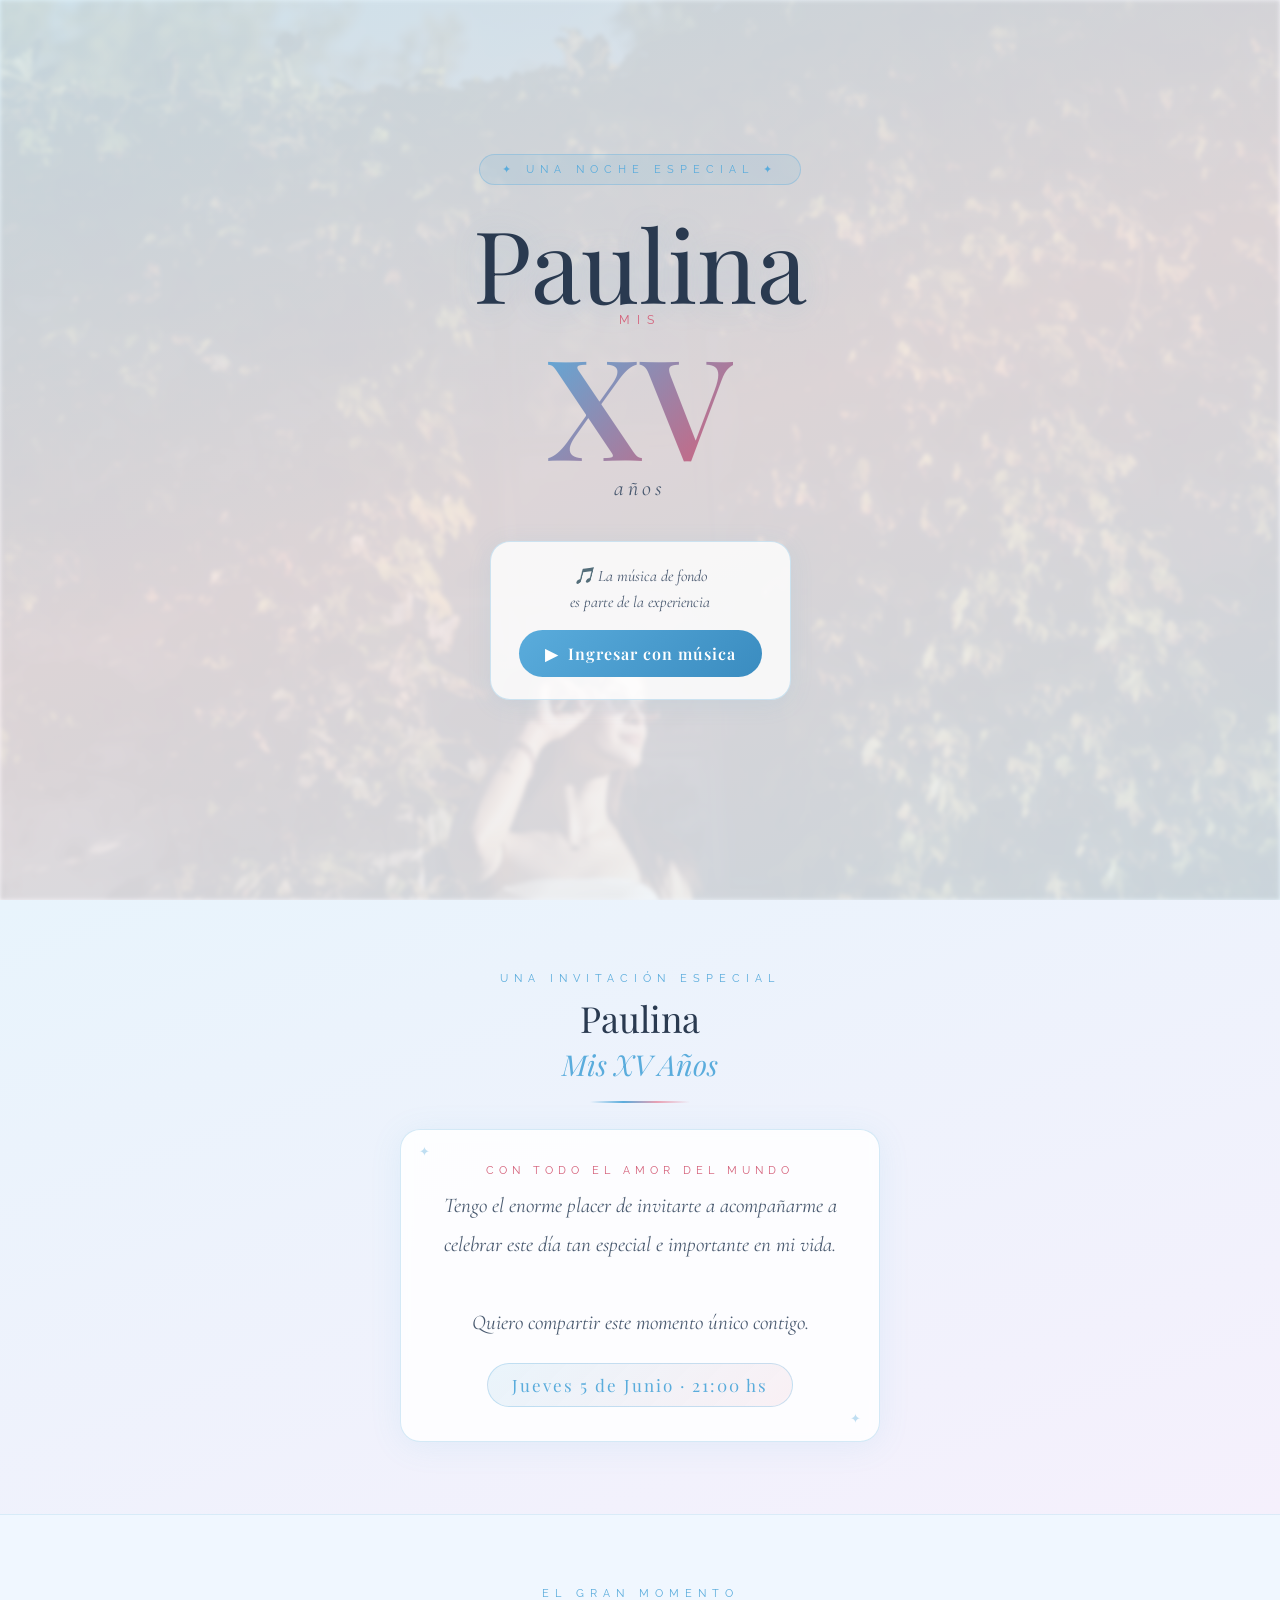
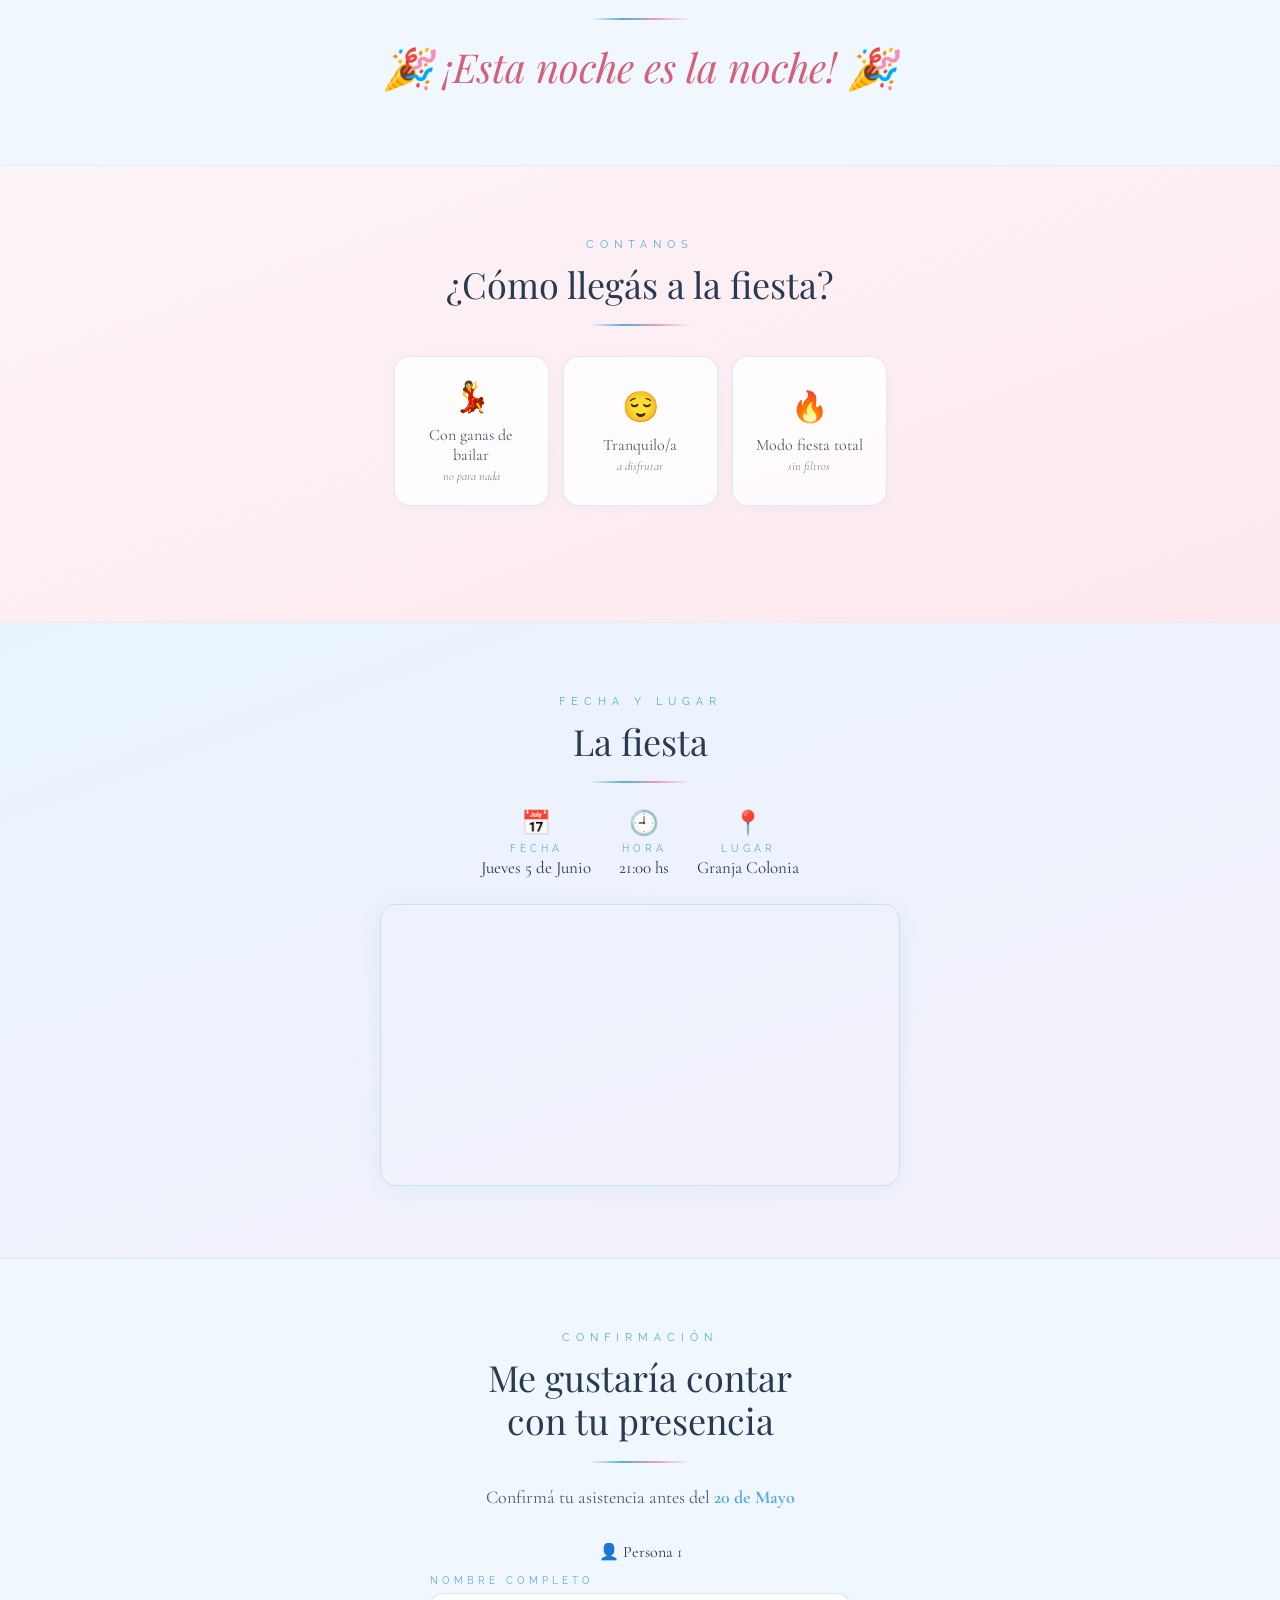
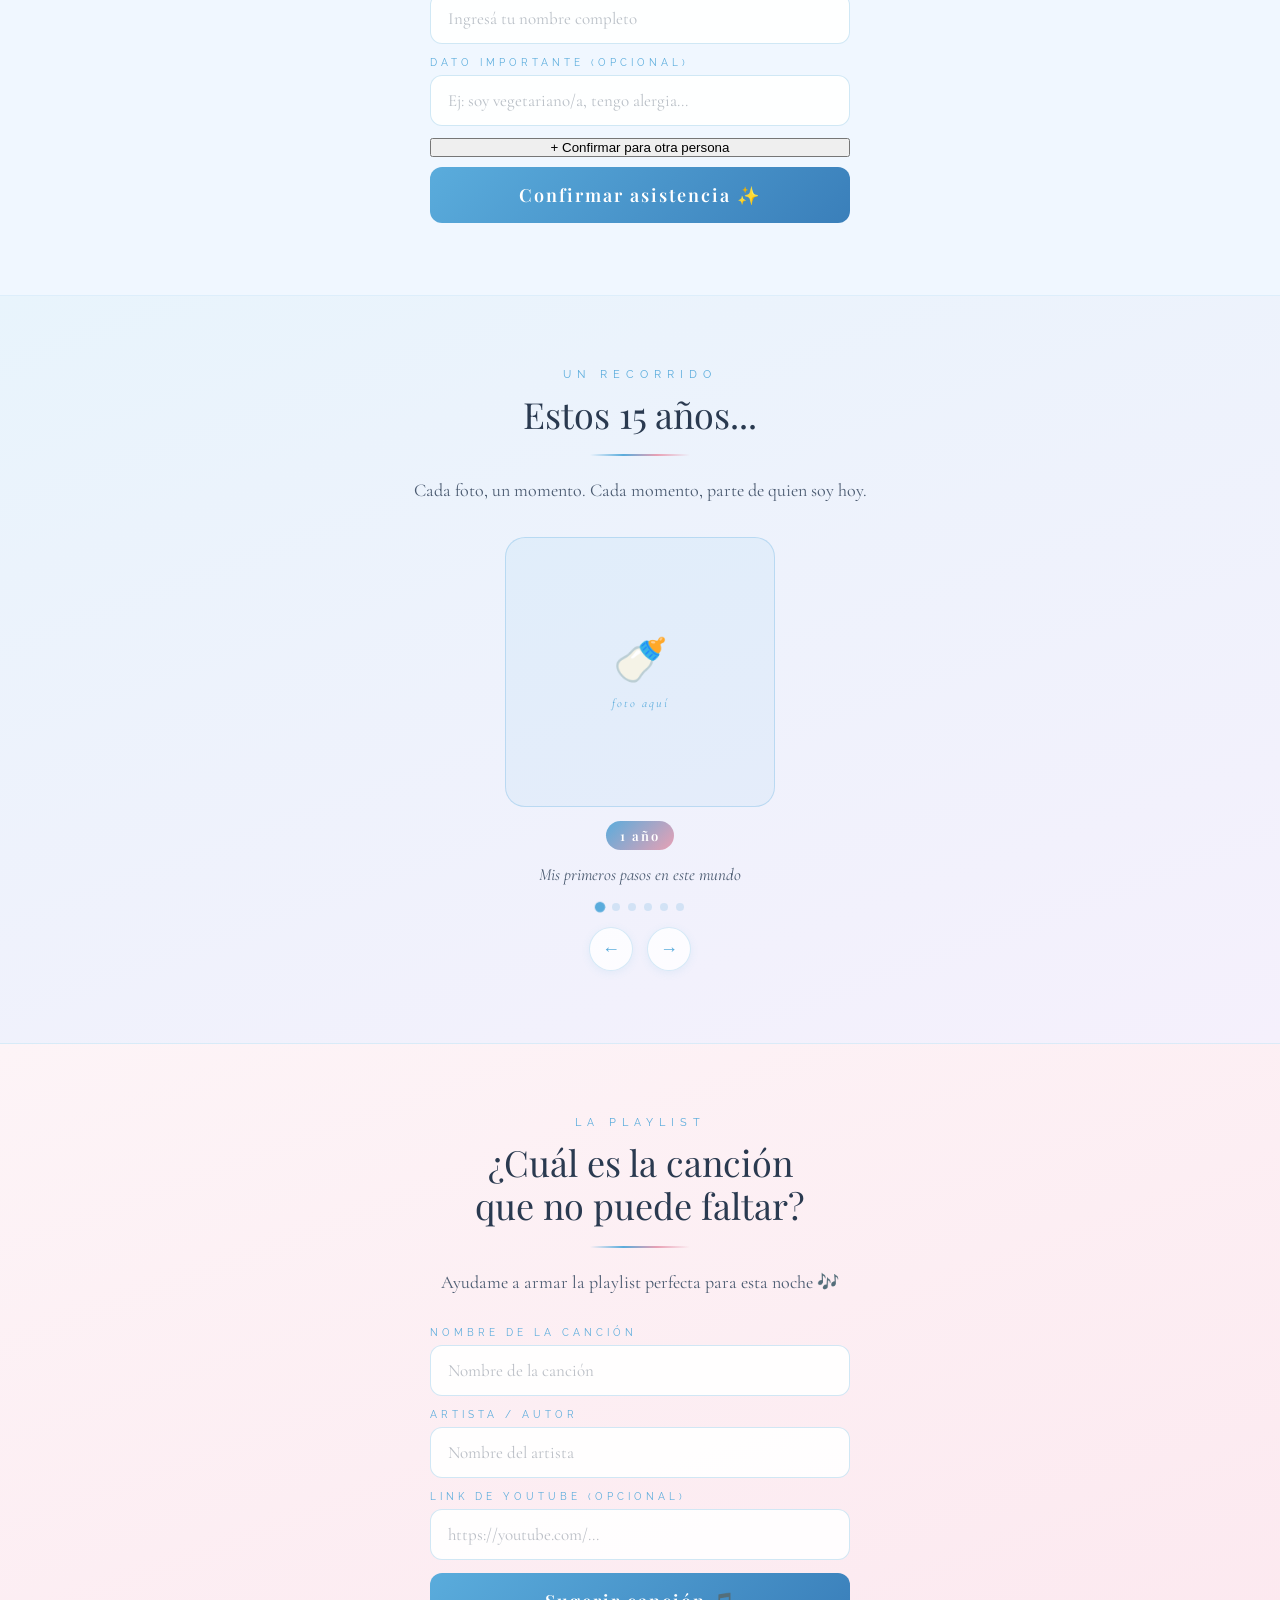
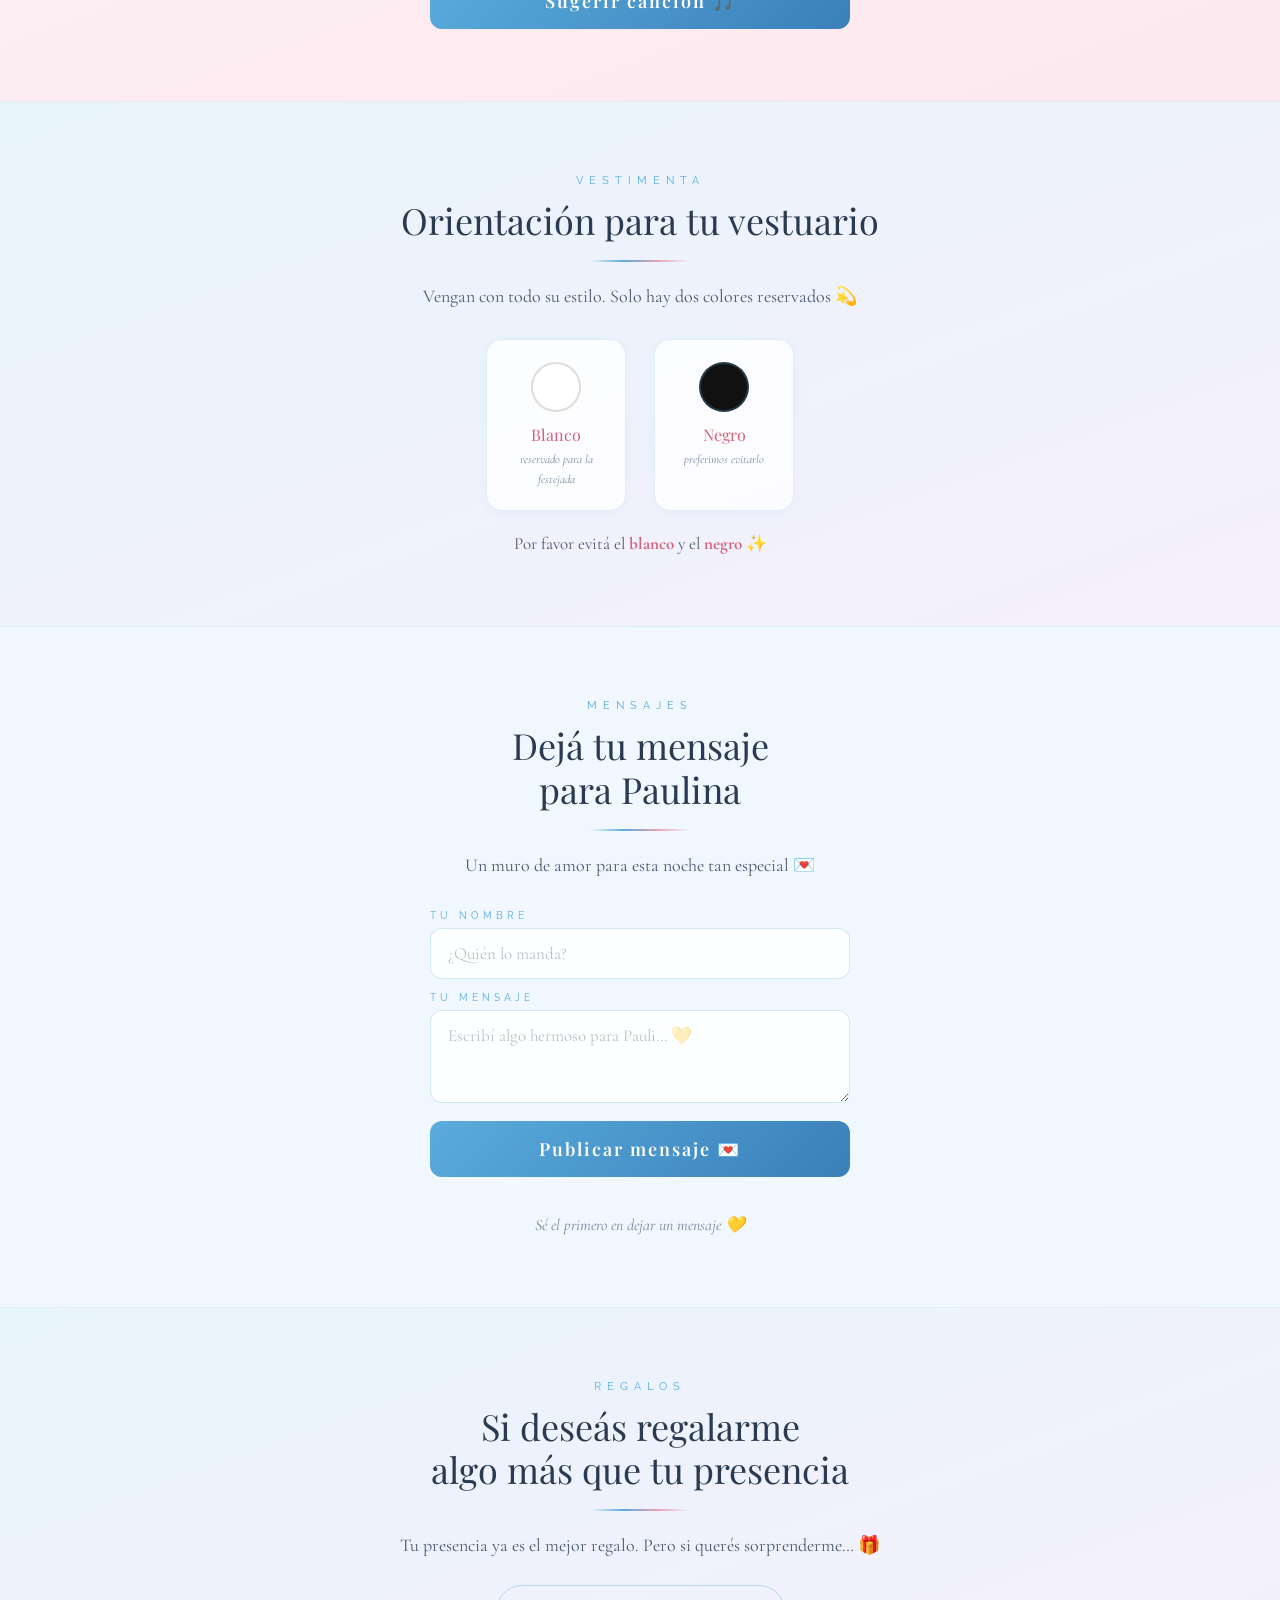
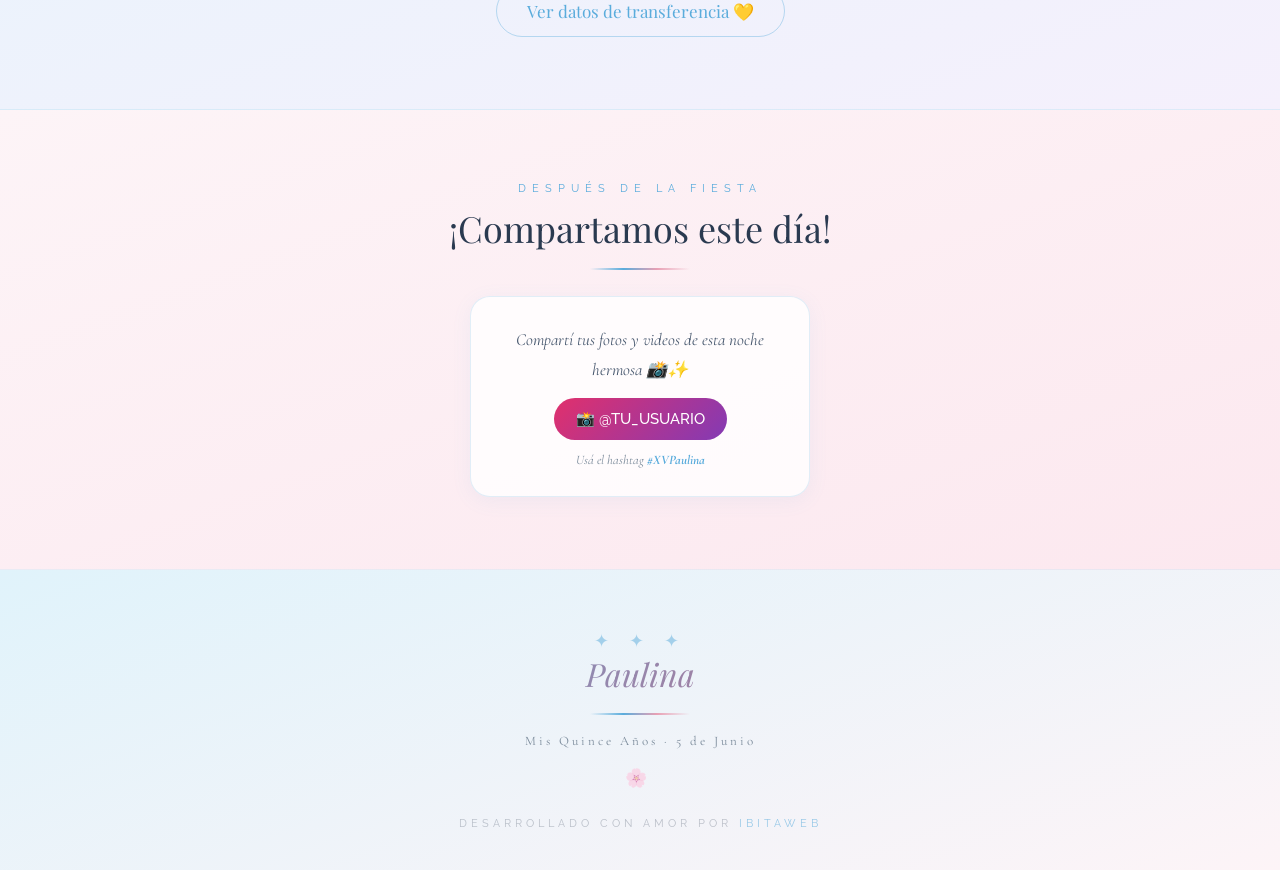
==== index.html @ c9863f8b "Update index.html" ====
<!DOCTYPE html>

<html lang="es">
<head>
<meta charset="utf-8"/>
<meta content="width=device-width, initial-scale=1.0" name="viewport"/>
<title>Mis XV – Paulina</title>
<meta content="Mis XV – Paulina 🌸" property="og:title"/>
<meta content="¡Estás invitado/a a mis XV años! Jueves 5 de Junio · 21:00 hs · Granja Colonia" property="og:description"/>
<link href="https://fonts.googleapis.com" rel="preconnect"/>
<link href="https://fonts.googleapis.com/css2?family=Playfair+Display:ital,wght@0,400;0,600;1,400;1,600&amp;family=Cormorant+Garamond:ital,wght@0,300;0,400;0,500;1,300;1,400&amp;family=Raleway:wght@300;400;500&amp;display=swap" rel="stylesheet"/>

<link href="styles.css" rel="stylesheet"/></head>
<body>
<div id="petals"></div>
<audio id="bg-audio" loop="">
<source src="https://www.dropbox.com/scl/fi/ehjotuprtsx8vl22t01s5/Ed-Sheeran-Perfect.mp3?rlkey=2dh03h3hcytiv7m80mpddvq2r&amp;raw=1" type="audio/mpeg"/>
</audio>
<!-- ═══ HERO ═══ -->
<section id="hero">
<div id="hero-bg-photo"></div>
<div class="hero-badge">✦ una noche especial ✦</div>
<h1 class="hero-name">Paulina</h1>
<p class="hero-pre">Mis</p>
<div class="hero-xv">XV</div>
<p class="hero-anos">años</p>
<div class="music-btn-wrap">
<div class="music-card">
<p style="text-align:center;">🎵 La música de fondo<br/>es parte de la experiencia</p>
<button class="btn-music" id="musicBtn" onclick="toggleMusic()">
<span id="musicIcon">▶</span>
<span id="musicLabel">Ingresar con música</span>
</button>
<div class="audio-playing" id="audioAnim">
<div class="bar-anim" style="animation-delay:0s;height:5px;"></div>
<div class="bar-anim" style="animation-delay:.12s;height:9px;"></div>
<div class="bar-anim" style="animation-delay:.24s;height:13px;"></div>
<div class="bar-anim" style="animation-delay:.12s;height:9px;"></div>
<div class="bar-anim" style="animation-delay:0s;height:5px;"></div>
<span style="margin-left:8px;">Perfect · Ed Sheeran</span>
</div>
</div>
</div>
</section>
<!-- ═══ INVITACIÓN ═══ -->
<section class="section s-dark" id="invitacion">
<span class="sec-tag">una invitación especial</span>
<h2 class="sec-title">Paulina<br/><em style="font-size:.8em;color:var(--sky);">Mis XV Años</em></h2>
<div class="gold-line"></div>
<div class="invite-card">
<p class="invite-who">Con todo el amor del mundo</p>
<p class="invite-text">Tengo el enorme placer de invitarte a acompañarme a celebrar este día tan especial e importante en mi vida.<br/><br/>Quiero compartir este momento único contigo.</p>
<div class="invite-date">Jueves 5 de Junio · 21:00 hs</div>
</div>
</section>
<!-- ═══ COUNTDOWN ═══ -->
<section class="section" id="countdown-section">
<span class="sec-tag">el gran momento</span>
<h2 class="sec-title" id="countdownTitle">Faltan...</h2>
<div class="gold-line"></div>
<div class="countdown-grid" id="countdownGrid">
<div class="count-box"><span class="count-num" id="cd-days">--</span><span class="count-label">Días</span></div>
<div class="count-box"><span class="count-num" id="cd-hours">--</span><span class="count-label">Horas</span></div>
<div class="count-box"><span class="count-num" id="cd-mins">--</span><span class="count-label">Min</span></div>
<div class="count-box"><span class="count-num" id="cd-secs">--</span><span class="count-label">Seg</span></div>
</div>
<div id="event-arrived">🎉 ¡Esta noche es la noche! 🎉</div>
</section>
<!-- ═══ MOOD ═══ -->
<section class="section s-rose">
<span class="sec-tag">contanos</span>
<h2 class="sec-title">¿Cómo llegás a la fiesta?</h2>
<div class="gold-line"></div>
<div class="mood-grid mood-grid-vertical">
<button class="mood-btn" onclick="selectMood(this,'¡Así me gusta! ¡Con toda la energía! 💃')">
<span class="mood-icon">💃</span><span class="mood-label">Con ganas de bailar</span><span class="mood-hint">no para nada</span>
</button>
<button class="mood-btn" onclick="selectMood(this,'Perfecto, también hay lugar para descansar 😌')">
<span class="mood-icon">😌</span><span class="mood-label">Tranquilo/a</span><span class="mood-hint">a disfrutar</span>
</button>
<button class="mood-btn" onclick="selectMood(this,'¡¡MODO BESTIA ACTIVADO!! 🔥🎉')">
<span class="mood-icon">🔥</span><span class="mood-label">Modo fiesta total</span><span class="mood-hint">sin filtros</span>
</button>
</div>
<p id="mood-response"></p>
</section>
<!-- ═══ LUGAR ═══ -->
<section class="section s-dark">
<span class="sec-tag">fecha y lugar</span>
<h2 class="sec-title">La fiesta</h2>
<div class="gold-line"></div>
<div class="lugar-info">
<div class="lugar-detail"><span class="ld-icon">📅</span><span class="ld-label">Fecha</span><span class="ld-val">Jueves 5 de Junio</span></div>
<div class="lugar-detail"><span class="ld-icon">🕘</span><span class="ld-label">Hora</span><span class="ld-val">21:00 hs</span></div>
<div class="lugar-detail"><span class="ld-icon">📍</span><span class="ld-label">Lugar</span><span class="ld-val">Granja Colonia</span></div>
</div>
<div class="map-wrap">
<iframe allowfullscreen="" height="280" loading="lazy" referrerpolicy="no-referrer-when-downgrade" src="https://www.google.com/maps/embed?pb=!1m18!1m12!1m3!1d3290.685437477045!2d-57.740736999999996!3d-34.4347445!2m3!1f0!2f0!3f0!3m2!1i1024!2i768!4f13.1!3m3!1m2!1s0x95a30c7c1a34ffbd%3A0x6a4ad1bd16b728e4!2sGranja%20Colonia!5e0!3m2!1ses-419!2suy!4v1768006159809!5m2!1ses-419!2suy" style="border:0;display:block;" width="100%"></iframe>
</div>
</section>
<!-- ═══ RSVP ═══ -->
<section class="section">
<span class="sec-tag">confirmación</span>
<h2 class="sec-title">Me gustaría contar<br/>con tu presencia</h2>
<div class="gold-line"></div>
<p class="sec-body">Confirmá tu asistencia antes del <strong style="color:var(--sky)">20 de Mayo</strong></p>
<div id="rsvp-wrap">
<div id="rsvp-forms-container">
<div class="rsvp-form rsvp-person-form" id="rsvp-form-0">
<p class="rsvp-person-label">👤 Persona 1</p>
<div><label class="field-label">Nombre completo</label><input class="rsvp-input rsvp-name-input" placeholder="Ingresá tu nombre completo" type="text"/></div>
<div><label class="field-label">Dato importante (opcional)</label><input class="rsvp-input rsvp-dato-input" placeholder="Ej: soy vegetariano/a, tengo alergia..." type="text"/></div>
</div>
</div>
<div style="max-width:420px;margin:12px auto 0;display:flex;gap:10px;flex-direction:column;">
<button class="btn-add-person" id="btn-add-person" onclick="addRSVPPerson()">+ Confirmar para otra persona</button>
<button class="btn-gold" id="rsvp-btn" onclick="submitRSVP()">Confirmar asistencia ✨</button>
<p class="sheet-loading" id="rsvp-loading">Enviando...</p>
</div>
</div>
<div class="success-box" id="rsvp-success"><span class="success-icon">🌸</span><p class="success-msg" id="rsvp-thanks-msg"></p></div>
</section>
<!-- ═══ SLIDESHOW ═══ -->
<section class="section s-dark" id="slideshow-section">
<span class="sec-tag">un recorrido</span>
<h2 class="sec-title">Estos 15 años...</h2>
<div class="gold-line"></div>
<p class="sec-body">Cada foto, un momento. Cada momento, parte de quien soy hoy.</p>
<div class="slides-wrap">
<div class="slide active">
<div class="slide-photo"><div class="slide-photo-placeholder">🍼<span>foto aquí</span></div></div>
<div class="slide-year-tag">1 año</div><p class="slide-caption">Mis primeros pasos en este mundo</p>
</div>
<div class="slide">
<div class="slide-photo"><div class="slide-photo-placeholder">🎠<span>foto aquí</span></div></div>
<div class="slide-year-tag">4 años</div><p class="slide-caption">La infancia más feliz</p>
</div>
<div class="slide">
<div class="slide-photo"><div class="slide-photo-placeholder">🎒<span>foto aquí</span></div></div>
<div class="slide-year-tag">7 años</div><p class="slide-caption">Empezando la escuela con todo</p>
</div>
<div class="slide">
<div class="slide-photo"><div class="slide-photo-placeholder">⭐<span>foto aquí</span></div></div>
<div class="slide-year-tag">10 años</div><p class="slide-caption">Creciendo y brillando</p>
</div>
<div class="slide">
<div class="slide-photo"><div class="slide-photo-placeholder">💫<span>foto aquí</span></div></div>
<div class="slide-year-tag">13 años</div><p class="slide-caption">Encontrando mi camino</p>
</div>
<div class="slide">
<div class="slide-photo" style="background:rgba(212,170,90,.15);border-color:var(--gold);display:flex;align-items:center;justify-content:center;">
<span style="font-family:'Playfair Display',serif;font-size:52px;color:var(--gold);">XV</span>
</div>
<div class="slide-year-tag" style="background:var(--rose);color:#fff;">¡Hoy! ✨</div>
<p class="slide-caption">La noche más especial de mi vida</p>
</div>
</div>
<div class="slide-dots" id="slideDots"></div>
<div class="slide-nav">
<button onclick="changeSlide(-1)">←</button>
<button onclick="changeSlide(1)">→</button>
</div>
</section>
<!-- ═══ CANCIÓN ═══ -->
<section class="section s-rose">
<span class="sec-tag">la playlist</span>
<h2 class="sec-title">¿Cuál es la canción<br/>que no puede faltar?</h2>
<div class="gold-line"></div>
<p class="sec-body">Ayudame a armar la playlist perfecta para esta noche 🎶</p>
<div id="cancion-wrap">
<div class="cancion-form">
<div><label class="field-label">Nombre de la canción</label><input class="rsvp-input" id="song-name" placeholder="Nombre de la canción" type="text"/></div>
<div><label class="field-label">Artista / Autor</label><input class="rsvp-input" id="song-artist" placeholder="Nombre del artista" type="text"/></div>
<div><label class="field-label">Link de YouTube (opcional)</label><input class="rsvp-input" id="song-yt" placeholder="https://youtube.com/..." type="url"/></div>
<button class="btn-gold" id="song-btn" onclick="submitSong()">Sugerir canción 🎵</button>
<p class="sheet-loading" id="song-loading">Enviando...</p>
</div>
</div>
<div class="success-box" id="song-success"><span class="success-icon">🎶</span><p class="success-msg">¡Gracias! Tu canción ya está en la lista. ¡Esta noche va a sonar! 🔥</p></div>
</section>
<!-- ═══ DRESS CODE ═══ -->
<section class="section s-dark">
<span class="sec-tag">vestimenta</span>
<h2 class="sec-title">Orientación para tu vestuario</h2>
<div class="gold-line"></div>
<p class="sec-body">Vengan con todo su estilo. Solo hay dos colores reservados 💫</p>
<div class="dress-grid" style="justify-content:center;gap:28px;">
<div class="dress-card">
  <div class="dress-swatch" style="background:#ffffff;border:2px solid #ddd;"></div>
  <span class="dress-name" style="color:var(--rose);">Blanco</span>
  <span class="dress-hint">reservado para la festejada</span>
</div>
<div class="dress-card">
  <div class="dress-swatch" style="background:#111111;"></div>
  <span class="dress-name" style="color:var(--rose);">Negro</span>
  <span class="dress-hint">preferimos evitarlo</span>
</div>
</div>
<p class="dress-avoid" style="margin-top:22px;font-size:17px;">Por favor evitá el <strong>blanco</strong> y el <strong>negro</strong> ✨</p>
</section>
<!-- ═══ MURO MENSAJES ═══ -->
<section class="section">
<span class="sec-tag">mensajes</span>
<h2 class="sec-title">Dejá tu mensaje<br/>para Paulina</h2>
<div class="gold-line"></div>
<p class="sec-body" style="margin-bottom:26px;">Un muro de amor para esta noche tan especial 💌</p>
<div class="wall-form">
<div><label class="field-label">Tu nombre</label><input class="rsvp-input" id="msg-author" placeholder="¿Quién lo manda?" type="text"/></div>
<div><label class="field-label">Tu mensaje</label><textarea class="rsvp-input" id="msg-text" placeholder="Escribí algo hermoso para Pauli... 💛" rows="3"></textarea></div>
<button class="btn-gold" id="msg-btn" onclick="submitMessage()">Publicar mensaje 💌</button>
<p class="sheet-loading" id="msg-loading">Enviando...</p>
</div>
<div class="messages-grid" id="messages-grid"></div>
<p id="no-msgs" style="font-style:italic;color:var(--text3);margin-top:14px;font-size:16px;">Sé el primero en dejar un mensaje 💛</p>
<div id="load-more-wrap" style="display:none;margin-top:18px;">
<button class="btn-load-more" id="load-more-btn" onclick="showMoreMessages()">Ver más mensajes 💌</button>
</div>
</section>
<!-- ═══ REGALOS ═══ -->
<section class="section s-dark">
<span class="sec-tag">regalos</span>
<h2 class="sec-title">Si deseás regalarme<br/>algo más que tu presencia</h2>
<div class="gold-line"></div>
<p class="sec-body">Tu presencia ya es el mejor regalo. Pero si querés sorprenderme… 🎁</p>
<button class="regalo-btn" onclick="showRegalo(this)">Ver datos de transferencia 💛</button>
<div class="regalo-reveal" id="regalo-reveal">
<div class="cuenta-card">
<div class="cuenta-row"><span class="cuenta-key">Banco</span><span class="cuenta-val">Banco República</span></div>
<div class="cuenta-row"><span class="cuenta-key">Titular</span><span class="cuenta-val">Paulina ——</span></div>
<div class="cuenta-row"><span class="cuenta-key">Cuenta</span><span class="cuenta-val">···· ···· ···· ····</span></div>
<div class="cuenta-row"><span class="cuenta-key">Alias</span><span class="cuenta-val">PAULI.XV</span></div>
</div>
<p style="margin-top:12px;font-style:italic;font-size:13px;color:var(--text3);">* Reemplazá estos datos con los reales en el código</p>
</div>
</section>
<!-- ═══ COMPARTIR ═══ -->
<section class="section s-rose">
<span class="sec-tag">después de la fiesta</span>
<h2 class="sec-title">¡Compartamos este día!</h2>
<div class="gold-line"></div>
<div class="compartir-card">
<p style="font-size:17px;line-height:1.75;color:var(--text2);font-style:italic;">Compartí tus fotos y videos de esta noche hermosa 📸✨</p>
<a class="ig-link" href="https://instagram.com/TU_USUARIO" target="_blank">📸 @TU_USUARIO</a>
<p style="margin-top:12px;font-size:13px;color:var(--text3);font-style:italic;">Usá el hashtag <strong style="color:var(--sky)">#XVPaulina</strong></p>
</div>
</section>
<!-- ═══ FOOTER ═══ -->
<footer>
<div class="ornament">✦ ✦ ✦</div>
<p class="footer-name">Paulina</p>
<div class="gold-line"></div>
<p class="footer-sub">Mis Quince Años · 5 de Junio</p>
<div class="ornament" style="margin-top:18px;">🌸</div>
<p class="footer-dev">Desarrollado con amor por <a href="#" target="_blank">Ibitaweb</a></p>
</footer>
<script>
const RSVP_URL   = 'https://script.google.com/macros/s/AKfycby2bw_PEi1w4SXfk_TTuOe9Qt4-QoPeKziPu39IPRhcY4eWBf8t-KB4WMZ339tUosrSmA/exec';
const SONG_URL   = 'https://script.google.com/macros/s/AKfycbwihVxnTMyxjVmnY-t0No33_3AevM8NCIVOHHYjIyl0JQ2nB4KIGzhMf7et7EvwhIkz/exec';
const WALL_URL   = 'https://script.google.com/macros/s/AKfycbxCaXE3C5wKMLF_wX_gRmzpaJHUsHrGMh-nxW_STA-od3k9UpepJ0_OFmLWIS_dCV-lzw/exec';

/* PÉTALOS */
(function(){
  const c=document.getElementById('petals');
  const cols=['#a8d8f0','#e8a0b4','#5aacdc','#f0c8d8','#90ccee','#d4607a','#b8e0f4'];
  for(let i=0;i<30;i++){
    const p=document.createElement('div'); p.className='petal';
    const s=7+Math.random()*10;
    p.style.cssText=['left:'+(Math.random()*100)+'vw','width:'+s+'px','height:'+(s*1.4)+'px',
      'background:'+cols[Math.floor(Math.random()*cols.length)],
      'animation-duration:'+(4+Math.random()*7)+'s',
      'animation-delay:'+(Math.random()*10)+'s',
      'border-radius:'+(48+Math.random()*20)+'% '+(38+Math.random()*20)+'% '+(52+Math.random()*18)+'% '+(34+Math.random()*18)+'%'
    ].join(';');
    c.appendChild(p);
  }
})();

/* SPARKLES */
(function(){
  const h=document.getElementById('hero');
  for(let i=0;i<18;i++){
    const s=document.createElement('div'); s.className='hero-sparkle';
    s.style.cssText=['left:'+(10+Math.random()*80)+'%','top:'+(10+Math.random()*80)+'%',
      'width:'+(1+Math.random()*2.5)+'px','height:'+(1+Math.random()*2.5)+'px',
      'animation-duration:'+(2+Math.random()*4)+'s','animation-delay:'+(Math.random()*4)+'s'
    ].join(';');
    h.appendChild(s);
  }
})();

/* MÚSICA */
let playing=false;
function toggleMusic(){
  const a=document.getElementById('bg-audio');
  const icon=document.getElementById('musicIcon');
  const lbl=document.getElementById('musicLabel');
  const anim=document.getElementById('audioAnim');
  const floatWidget=document.getElementById('music-float');
  if(!playing){
    a.play().catch(()=>{});
    icon.textContent='⏸'; lbl.textContent='Pausar música';
    anim.classList.add('show');
    floatWidget.style.display='flex';
    playing=true;
  }else{
    a.pause();
    icon.textContent='▶'; lbl.textContent='Reanudar música';
    anim.classList.remove('show');
    floatWidget.style.display='none';
    playing=false;
  }
}

/* COUNTDOWN */
(function(){
  const target=new Date('2026-06-05T21:00:00');
  const grid=document.getElementById('countdownGrid');
  const arrived=document.getElementById('event-arrived');
  const title=document.getElementById('countdownTitle');
  function tick(){
    const diff=target-Date.now();
    if(diff<=0){grid.style.display='none';arrived.style.display='block';title.style.display='none';return;}
    document.getElementById('cd-days').textContent=Math.floor(diff/86400000);
    document.getElementById('cd-hours').textContent=Math.floor((diff%86400000)/3600000);
    document.getElementById('cd-mins').textContent=Math.floor((diff%3600000)/60000);
    document.getElementById('cd-secs').textContent=Math.floor((diff%60000)/1000);
  }
  tick(); setInterval(tick,1000);
})();

/* MOOD */
function selectMood(btn,msg){
  document.querySelectorAll('.mood-btn').forEach(b=>b.classList.remove('selected'));
  btn.classList.add('selected');
  const r=document.getElementById('mood-response');
  r.style.opacity=0;
  setTimeout(()=>{r.textContent=msg;r.style.opacity=1;},200);
}

/* SLIDESHOW */
(function(){
  const slides=document.querySelectorAll('.slide');
  const dotsEl=document.getElementById('slideDots');
  let current=0, timer;
  slides.forEach((_,i)=>{
    const d=document.createElement('button'); d.className='sdot'+(i===0?' active':'');
    d.onclick=()=>goTo(i); dotsEl.appendChild(d);
  });
  function goTo(n){
    slides[current].classList.remove('active'); dotsEl.children[current].classList.remove('active');
    current=(n+slides.length)%slides.length;
    slides[current].classList.add('active'); dotsEl.children[current].classList.add('active');
    resetTimer();
  }
  function resetTimer(){clearInterval(timer); timer=setInterval(()=>goTo(current+1),4000);}
  resetTimer();
  window.changeSlide=n=>goTo(current+n);
})();

/* UTIL FETCH A SHEETS */
async function sendToSheet(url, data, btnId, loadingId){
  const btn=document.getElementById(btnId);
  const loading=document.getElementById(loadingId);
  btn.disabled=true; loading.classList.add('show');
  try{
    // Sin Content-Type header: evita preflight CORS con Google Apps Script
    await fetch(url,{method:'POST',body:JSON.stringify(data)});
  }catch(e){console.warn('Sheet error',e);}
  loading.classList.remove('show');
}

/* RSVP */
let rsvpPersonCount = 1;
function addRSVPPerson(){
  const container = document.getElementById('rsvp-forms-container');
  const idx = rsvpPersonCount;
  const div = document.createElement('div');
  div.className = 'rsvp-form rsvp-person-form';
  div.id = 'rsvp-form-'+idx;
  div.innerHTML = `
    <p class="rsvp-person-label">👤 Persona ${idx+1} <button onclick="removeRSVPPerson(${idx})" class="btn-remove-person">✕ quitar</button></p>
    <div><label class="field-label">Nombre completo</label><input class="rsvp-input rsvp-name-input" placeholder="Nombre completo" type="text"/></div>
    <div><label class="field-label">Dato importante (opcional)</label><input class="rsvp-input rsvp-dato-input" placeholder="Ej: soy vegetariano/a, tiene alergia..." type="text"/></div>
  `;
  container.appendChild(div);
  rsvpPersonCount++;
}
function removeRSVPPerson(idx){
  const el = document.getElementById('rsvp-form-'+idx);
  if(el) el.remove();
}
async function submitRSVP(){
  const forms = document.querySelectorAll('.rsvp-person-form');
  const personas = [];
  let allValid = true;
  forms.forEach((form,i)=>{
    const name = form.querySelector('.rsvp-name-input').value.trim();
    const dato = form.querySelector('.rsvp-dato-input').value.trim();
    if(!name){ allValid=false; form.querySelector('.rsvp-name-input').focus(); }
    else personas.push({name,dato});
  });
  if(!allValid){ alert('Por favor ingresá el nombre de todas las personas.'); return; }
  const btn=document.getElementById('rsvp-btn');
  const loading=document.getElementById('rsvp-loading');
  btn.disabled=true; loading.classList.add('show');
  for(const p of personas){
    await fetch(RSVP_URL,{method:'POST',body:JSON.stringify({nombre:p.name,extra:p.dato,timestamp:new Date().toLocaleString('es-UY')})}).catch(()=>{});
  }
  loading.classList.remove('show');
  document.getElementById('rsvp-wrap').style.display='none';
  const suc=document.getElementById('rsvp-success'); suc.style.display='block';
  const nombres = personas.map(p=>p.name).join(', ');
  document.getElementById('rsvp-thanks-msg').textContent='¡Gracias! Asistencia confirmada para: '+nombres+'. ¡Los esperamos con todo! 🌸';
}

/* CANCIÓN */
async function submitSong(){
  const name=document.getElementById('song-name').value.trim();
  const artist=document.getElementById('song-artist').value.trim();
  const yt=document.getElementById('song-yt').value.trim();
  if(!name||!artist){alert('Por favor ingresá la canción y el artista.');return;}
  await sendToSheet(SONG_URL,{nombre:name+' - '+artist,extra:yt,timestamp:new Date().toLocaleString('es-UY')},'song-btn','song-loading');
  document.getElementById('cancion-wrap').style.display='none';
  document.getElementById('song-success').style.display='block';
}

/* MURO */
const localMessages=[];

// Cargar mensajes existentes desde Sheets al cargar la página
(async function loadMessages(){
  try{
    const res = await fetch(WALL_URL);
    const data = await res.json();
    if(Array.isArray(data)){
      data.forEach(row=>{
        if(row.nombre && row.mensaje){
          localMessages.push({author:row.nombre, text:row.mensaje, time:new Date(row.timestamp||Date.now())});
        }
      });
      renderMessages();
    }
  }catch(e){ /* silencioso si falla */ }
})();
async function submitMessage(){
  const author=document.getElementById('msg-author').value.trim();
  const text=document.getElementById('msg-text').value.trim();
  if(!author||!text){alert('Por favor completá tu nombre y mensaje.');return;}
  await sendToSheet(WALL_URL,{nombre:author,mensaje:text,timestamp:new Date().toLocaleString('es-UY')},'msg-btn','msg-loading');
  localMessages.push({author,text,time:new Date()});
  document.getElementById('msg-author').value='';
  document.getElementById('msg-text').value='';
  document.getElementById('msg-btn').disabled=false;
  renderMessages();
}
const MSG_PAGE = 5;
let msgVisible = MSG_PAGE;
function renderMessages(reset){
  if(reset) msgVisible = MSG_PAGE;
  const grid=document.getElementById('messages-grid');
  const noMsg=document.getElementById('no-msgs');
  const loadWrap=document.getElementById('load-more-wrap');
  const sorted=[...localMessages].reverse();
  if(sorted.length>0) noMsg.style.display='none';
  grid.innerHTML='';
  sorted.slice(0,msgVisible).forEach(m=>{
    const d=document.createElement('div'); d.className='msg-card';
    const t=m.time instanceof Date ? m.time : new Date(m.time);
    const min=t.getMinutes().toString().padStart(2,'0');
    d.innerHTML=`<p class="msg-author">${m.author}</p><p class="msg-text">"${m.text}"</p><p class="msg-time">${t.getHours()}:${min}</p>`;
    grid.appendChild(d);
  });
  if(loadWrap) loadWrap.style.display = (sorted.length > msgVisible) ? 'block' : 'none';
}
function showMoreMessages(){
  msgVisible += MSG_PAGE;
  renderMessages(true);
}

/* REGALOS */
function showRegalo(btn){
  document.getElementById('regalo-reveal').classList.add('show');
  btn.style.display='none';
}
</script>

<!-- MUSIC FLOAT WIDGET -->
<div id="music-float" style="display:none;position:fixed;bottom:22px;right:22px;z-index:1000;
  background:rgba(255,255,255,0.92);border:1px solid rgba(90,172,220,0.35);border-radius:50px;
  padding:10px 18px 10px 14px;display:none;align-items:center;gap:10px;
  box-shadow:0 4px 20px rgba(90,172,220,0.2);backdrop-filter:blur(8px);cursor:pointer;
  font-family:Raleway,sans-serif;font-size:12px;color:var(--text2);letter-spacing:1px;
  transition:box-shadow .2s;">
  <div id="float-bars" style="display:flex;align-items:flex-end;gap:2px;height:16px;">
    <div style="width:3px;background:var(--sky);border-radius:2px;animation:barB .8s ease-in-out infinite;animation-delay:0s;"></div>
    <div style="width:3px;background:var(--rose);border-radius:2px;animation:barB .8s ease-in-out infinite;animation-delay:.15s;"></div>
    <div style="width:3px;background:var(--sky);border-radius:2px;animation:barB .8s ease-in-out infinite;animation-delay:.3s;"></div>
    <div style="width:3px;background:var(--rose);border-radius:2px;animation:barB .8s ease-in-out infinite;animation-delay:.15s;"></div>
    <div style="width:3px;background:var(--sky);border-radius:2px;animation:barB .8s ease-in-out infinite;animation-delay:0s;"></div>
  </div>
  <span id="float-label" style="white-space:nowrap;">Perfect · Ed Sheeran</span>
  <button onclick="toggleMusic()" id="float-stop" style="background:none;border:1px solid rgba(90,172,220,0.4);
    border-radius:50%;width:26px;height:26px;cursor:pointer;color:var(--sky);font-size:13px;
    display:flex;align-items:center;justify-content:center;padding:0;flex-shrink:0;"
    title="Detener música">⏹</button>
</div>
</body>
</html>
---- styles.css ----
:root{
  --rose:#d4607a; --rose-light:#e8a0b4; --rose-pale:#fce8ef;
  --sky:#5aacdc; --sky-light:#a8d8f0; --sky-pale:#e0f3fb;
  --gold:#c8903a; --gold-light:#e0b860;
  --dark:#1a2a3a; --dark2:#22344a;
  --cream:#ffffff; --cream2:rgba(255,255,255,0.88); --cream3:rgba(255,255,255,0.55);
  --bg:#f0f7ff; --bg2:#fdf4f7; --bg3:#e8f4fc;
  --text:#2a3a50; --text2:#4a5a70; --text3:#7a8a9a;
  --card-bg:rgba(255,255,255,0.72); --card-border:rgba(90,172,220,0.22);
}
*,*::before,*::after{box-sizing:border-box;margin:0;padding:0;}
html{scroll-behavior:smooth;}
body{background:var(--bg);font-family:'Cormorant Garamond',serif;color:var(--text);overflow-x:hidden;}
::-webkit-scrollbar{width:4px;}
::-webkit-scrollbar-track{background:var(--bg);}
::-webkit-scrollbar-thumb{background:var(--sky);border-radius:2px;}

/* PÉTALOS */
#petals{position:fixed;inset:0;pointer-events:none;z-index:5;}
.petal{position:absolute;top:-20px;border-radius:60% 40% 55% 35%;animation:petalFall linear infinite;opacity:0;}
@keyframes petalFall{
  0%{transform:translateY(0) rotate(0deg) translateX(0);opacity:.75;}
  50%{transform:translateY(50vh) rotate(200deg) translateX(18px);opacity:.5;}
  100%{transform:translateY(108vh) rotate(380deg) translateX(-12px);opacity:0;}
}

/* HERO */
#hero{
  min-height:100vh;display:flex;flex-direction:column;align-items:center;
  justify-content:center;position:relative;overflow:hidden;padding:60px 24px;
  background:linear-gradient(160deg,#e0f3fb 0%,#fdf4f7 50%,#e8f4fc 100%);
}
/* foto de fondo semitransparente */
#hero-bg-photo{
  position:absolute;inset:0;
  background-image:url('img/image_0.jpeg');
  background-size:cover;background-position:center top;
  opacity:0.13;
  filter:blur(2px) saturate(0.7);
  z-index:0;
}
#hero > *:not(#hero-bg-photo){position:relative;z-index:1;}

.hero-sparkle{position:absolute;border-radius:50%;animation:sparkle ease-in-out infinite;z-index:1;}
@keyframes sparkle{0%,100%{opacity:0;transform:scale(0);}50%{opacity:.6;transform:scale(1);}}

.hero-badge{
  background:rgba(90,172,220,0.12);border:1px solid rgba(90,172,220,0.35);
  border-radius:50px;padding:8px 22px;margin-bottom:28px;
  font-family:'Raleway',sans-serif;font-size:11px;letter-spacing:6px;
  color:var(--sky);text-transform:uppercase;
  opacity:0;animation:fadeUp 1s .1s forwards;
}
.hero-pre{font-family:'Raleway',sans-serif;font-size:12px;letter-spacing:7px;color:var(--rose);text-transform:uppercase;margin-bottom:6px;opacity:0;animation:fadeUp 1s .2s forwards;}
.hero-name{font-family:'Playfair Display',serif;font-size:clamp(56px,14vw,100px);font-weight:400;color:var(--text);line-height:1;text-shadow:0 2px 32px rgba(90,172,220,0.18);opacity:0;animation:fadeUp 1s .5s forwards;}
.hero-xv{font-family:'Playfair Display',serif;font-size:clamp(76px,21vw,140px);font-weight:600;
  background:linear-gradient(135deg,var(--sky) 0%,var(--rose) 100%);
  -webkit-background-clip:text;-webkit-text-fill-color:transparent;background-clip:text;
  line-height:1;text-shadow:none;opacity:0;animation:fadeUp 1s .8s forwards;}
.hero-anos{font-style:italic;font-size:22px;color:var(--text2);letter-spacing:4px;margin-top:2px;opacity:0;animation:fadeUp 1s 1s forwards;}

.music-btn-wrap{margin-top:40px;opacity:0;animation:fadeUp 1s 1.3s forwards;}
.music-card{background:rgba(255,255,255,0.8);border:1px solid rgba(90,172,220,0.28);border-radius:20px;padding:22px 28px;max-width:320px;margin:0 auto;backdrop-filter:blur(8px);box-shadow:0 4px 24px rgba(90,172,220,0.1);}
.music-card p{font-style:italic;font-size:16px;color:var(--text2);margin-bottom:14px;line-height:1.6;}
.btn-music{display:inline-flex;align-items:center;gap:10px;background:linear-gradient(135deg,var(--sky) 0%,#3a8cc0 100%);border:none;border-radius:50px;color:#fff;padding:13px 26px;font-family:'Playfair Display',serif;font-size:16px;font-weight:600;cursor:pointer;transition:transform .2s,box-shadow .2s;letter-spacing:1px;}
.btn-music:hover{transform:translateY(-2px);box-shadow:0 8px 24px rgba(90,172,220,0.4);}
.audio-playing{display:none;align-items:center;justify-content:center;gap:4px;margin-top:12px;color:var(--sky);font-size:12px;letter-spacing:2px;font-family:'Raleway',sans-serif;}
.audio-playing.show{display:flex;}
.bar-anim{width:3px;border-radius:2px;background:var(--sky);animation:barB ease-in-out infinite;}
@keyframes barB{0%,100%{height:4px;}50%{height:14px;}}
@keyframes fadeUp{from{opacity:0;transform:translateY(22px);}to{opacity:1;transform:translateY(0);}}

/* SECCIONES */
.section{position:relative;z-index:2;padding:72px 24px;text-align:center;border-bottom:1px solid rgba(90,172,220,0.12);}
.s-dark{background:linear-gradient(160deg,#e8f4fc 0%,#f5f0fc 100%);}
.s-rose{background:linear-gradient(160deg,#fdf4f7 0%,#fce8ef 100%);}
.sec-tag{display:block;font-family:'Raleway',sans-serif;font-size:11px;font-weight:400;color:var(--sky);letter-spacing:6px;text-transform:uppercase;margin-bottom:12px;}
.sec-title{font-family:'Playfair Display',serif;font-size:clamp(24px,5.5vw,36px);font-weight:400;color:var(--text);line-height:1.2;}
.sec-body{font-size:clamp(16px,3vw,18px);line-height:1.85;color:var(--text2);max-width:480px;margin:16px auto 0;}
.gold-line{width:100px;height:2px;background:linear-gradient(90deg,transparent,var(--sky),var(--rose-light),transparent);margin:18px auto;}
.ornament{color:rgba(90,172,220,0.5);font-size:18px;letter-spacing:8px;}

/* INVITACIÓN */
.invite-card{max-width:480px;margin:26px auto 0;background:rgba(255,255,255,0.85);border:1px solid rgba(90,172,220,0.25);border-radius:20px;padding:34px 28px;position:relative;box-shadow:0 4px 32px rgba(90,172,220,0.1);backdrop-filter:blur(6px);}
.invite-card::before,.invite-card::after{content:'✦';position:absolute;color:var(--sky);opacity:.38;font-size:13px;}
.invite-card::before{top:14px;left:18px;} .invite-card::after{bottom:14px;right:18px;}
.invite-who{font-family:'Raleway',sans-serif;font-size:11px;letter-spacing:5px;color:var(--rose);text-transform:uppercase;margin-bottom:10px;}
.invite-text{font-size:clamp(17px,3.5vw,21px);line-height:1.85;color:var(--text2);font-style:italic;}
.invite-date{display:inline-block;margin-top:20px;background:linear-gradient(135deg,rgba(90,172,220,0.12),rgba(212,96,122,0.08));border:1px solid rgba(90,172,220,0.3);border-radius:50px;padding:10px 24px;font-family:'Playfair Display',serif;font-size:17px;color:var(--sky);letter-spacing:2px;}

/* COUNTDOWN */
.countdown-grid{display:flex;justify-content:center;gap:14px;flex-wrap:wrap;margin-top:30px;}
.count-box{background:rgba(255,255,255,0.85);border:1px solid rgba(90,172,220,0.28);border-radius:16px;padding:20px 18px;min-width:70px;box-shadow:0 2px 16px rgba(90,172,220,0.1);}
.count-num{font-family:'Playfair Display',serif;font-size:clamp(36px,9vw,52px);font-weight:600;
  background:linear-gradient(135deg,var(--sky),var(--rose));
  -webkit-background-clip:text;-webkit-text-fill-color:transparent;background-clip:text;
  line-height:1;display:block;}
.count-label{font-family:'Raleway',sans-serif;font-size:10px;color:var(--text3);letter-spacing:3px;text-transform:uppercase;display:block;margin-top:5px;}
#event-arrived{display:none;font-family:'Playfair Display',serif;font-size:clamp(26px,6vw,40px);font-style:italic;color:var(--rose);margin-top:20px;animation:fadeUp 1s forwards;}

/* MOOD */
.mood-grid{display:flex;justify-content:center;gap:14px;flex-wrap:wrap;margin-top:30px;}
.mood-btn{background:rgba(255,255,255,0.8);border:1px solid rgba(90,172,220,0.2);border-radius:16px;padding:22px 18px;min-width:110px;flex:1;max-width:155px;cursor:pointer;transition:all .25s;font-family:'Cormorant Garamond',serif;color:var(--text2);text-align:center;box-shadow:0 2px 12px rgba(90,172,220,0.06);}
.mood-btn:hover{background:rgba(90,172,220,0.08);border-color:rgba(90,172,220,0.48);transform:translateY(-3px);box-shadow:0 6px 20px rgba(90,172,220,0.15);}
.mood-btn.selected{background:linear-gradient(135deg,rgba(90,172,220,0.12),rgba(212,96,122,0.08));border-color:var(--sky);color:var(--text);}
.mood-icon{font-size:30px;display:block;margin-bottom:9px;}
.mood-label{font-size:16px;display:block;}
.mood-hint{font-size:12px;font-style:italic;color:var(--text3);display:block;margin-top:4px;}
#mood-response{margin-top:18px;font-style:italic;font-size:18px;color:var(--rose);min-height:26px;transition:opacity .4s;}

/* LUGAR / MAPA */
.lugar-info{display:flex;align-items:center;justify-content:center;gap:28px;flex-wrap:wrap;margin:26px 0;}
.lugar-detail{text-align:center;}
.ld-icon{font-size:24px;display:block;margin-bottom:5px;}
.ld-label{font-family:'Raleway',sans-serif;font-size:10px;letter-spacing:4px;color:var(--sky);text-transform:uppercase;display:block;margin-bottom:3px;}
.ld-val{font-size:17px;color:var(--text);}
.map-wrap{max-width:520px;margin:0 auto;border-radius:16px;overflow:hidden;border:1px solid rgba(90,172,220,0.25);box-shadow:0 4px 24px rgba(90,172,220,0.1);}

/* FORMS */
.rsvp-form,.cancion-form,.wall-form{max-width:420px;margin:28px auto 0;display:flex;flex-direction:column;gap:13px;}
.field-label{display:block;font-family:'Raleway',sans-serif;font-size:10px;letter-spacing:4px;color:var(--sky);text-transform:uppercase;margin-bottom:7px;text-align:left;}
.rsvp-input{background:rgba(255,255,255,0.9);border:1px solid rgba(90,172,220,0.28);border-radius:12px;color:var(--text);padding:14px 17px;font-family:'Cormorant Garamond',serif;font-size:17px;width:100%;outline:none;transition:border-color .2s,background .2s,box-shadow .2s;-webkit-appearance:none;}
.rsvp-input:focus{border-color:rgba(90,172,220,0.65);background:#fff;box-shadow:0 0 0 3px rgba(90,172,220,0.1);}
.rsvp-input::placeholder{color:rgba(42,58,80,0.32);}
textarea.rsvp-input{resize:vertical;min-height:80px;}
.btn-gold{background:linear-gradient(135deg,var(--sky) 0%,#3a7fba 50%,var(--rose) 100%);background-size:200% 200%;border:none;border-radius:12px;color:#fff;padding:16px 28px;font-family:'Playfair Display',serif;font-size:18px;font-weight:600;cursor:pointer;letter-spacing:2px;transition:transform .2s,box-shadow .2s,background-position .4s;width:100%;}
.btn-gold:hover{transform:translateY(-2px);box-shadow:0 8px 24px rgba(90,172,220,0.35);background-position:right center;}
.btn-gold:disabled{opacity:.5;cursor:not-allowed;transform:none;}
.success-box{display:none;padding:34px 20px;text-align:center;}
.success-icon{font-size:50px;display:block;margin-bottom:14px;}
.success-msg{font-style:italic;font-size:clamp(16px,4vw,20px);color:var(--text2);line-height:1.7;}

/* SLIDESHOW */
.slides-wrap{position:relative;max-width:340px;margin:30px auto 0;}
.slide{display:none;flex-direction:column;align-items:center;gap:14px;animation:slideIn .6s ease forwards;}
.slide.active{display:flex;}
@keyframes slideIn{from{opacity:0;transform:scale(.97);}to{opacity:1;transform:scale(1);}}
.slide-photo{width:clamp(200px,62vw,270px);height:clamp(200px,62vw,270px);border-radius:20px;border:1px solid rgba(90,172,220,0.3);overflow:hidden;background:rgba(90,172,220,0.08);}
.slide-photo img{width:100%;height:100%;object-fit:cover;object-position:center top;border-radius:20px;}
.slide-photo-placeholder{width:100%;height:100%;display:flex;flex-direction:column;align-items:center;justify-content:center;gap:8px;font-size:44px;}
.slide-photo-placeholder span{font-size:12px;color:var(--sky);letter-spacing:2px;font-style:italic;}
.slide-year-tag{background:linear-gradient(135deg,var(--sky),var(--rose-light));color:#fff;font-family:'Playfair Display',serif;font-size:13px;font-weight:600;letter-spacing:2px;padding:6px 14px;border-radius:50px;}
.slide-caption{font-style:italic;font-size:17px;color:var(--text2);}
.slide-dots{display:flex;justify-content:center;gap:8px;margin-top:18px;}
.sdot{width:8px;height:8px;border-radius:50%;background:rgba(90,172,220,0.2);cursor:pointer;transition:all .3s;border:none;padding:0;}
.sdot.active{background:var(--sky);transform:scale(1.3);}
.slide-nav{display:flex;justify-content:center;gap:14px;margin-top:16px;}
.slide-nav button{background:rgba(255,255,255,0.8);border:1px solid rgba(90,172,220,0.24);border-radius:50%;width:44px;height:44px;color:var(--sky);font-size:18px;cursor:pointer;transition:all .2s;box-shadow:0 2px 8px rgba(90,172,220,0.1);}
.slide-nav button:hover{background:rgba(90,172,220,0.12);border-color:var(--sky);}

/* DRESS CODE */
.dress-grid{display:flex;justify-content:center;gap:13px;flex-wrap:wrap;margin-top:26px;}
.dress-card{background:rgba(255,255,255,0.8);border:1px solid rgba(90,172,220,0.18);border-radius:16px;padding:22px 15px;flex:1;max-width:140px;min-width:98px;box-shadow:0 2px 12px rgba(90,172,220,0.06);}
.dress-swatch{width:50px;height:50px;border-radius:50%;margin:0 auto 12px;border:2px solid rgba(90,172,220,0.25);}
.dress-name{font-family:'Playfair Display',serif;font-size:16px;color:var(--text);display:block;margin-bottom:3px;}
.dress-hint{font-size:12px;font-style:italic;color:var(--text3);}
.dress-avoid{margin-top:20px;font-size:16px;color:var(--text2);}
.dress-avoid strong{color:var(--rose);}

/* MURO */
.messages-grid{display:grid;grid-template-columns:repeat(auto-fill,minmax(210px,1fr));gap:13px;max-width:620px;margin:24px auto 0;text-align:left;}
.msg-card{background:rgba(255,255,255,0.85);border:1px solid rgba(90,172,220,0.17);border-radius:14px;padding:17px 15px;animation:fadeUp .5s forwards;box-shadow:0 2px 12px rgba(90,172,220,0.06);}
.msg-author{font-family:'Raleway',sans-serif;font-size:11px;letter-spacing:3px;color:var(--sky);text-transform:uppercase;margin-bottom:7px;}
.msg-text{font-style:italic;font-size:16px;color:var(--text2);line-height:1.6;}
.msg-time{font-size:11px;color:var(--text3);margin-top:7px;font-family:'Raleway',sans-serif;}

/* REGALOS */
.regalo-btn{background:transparent;border:1px solid rgba(90,172,220,0.4);border-radius:50px;color:var(--sky);padding:14px 30px;font-family:'Playfair Display',serif;font-size:17px;cursor:pointer;transition:all .25s;margin-top:22px;}
.regalo-btn:hover{background:rgba(90,172,220,0.08);border-color:var(--sky);box-shadow:0 4px 16px rgba(90,172,220,0.15);}
.regalo-reveal{display:none;margin-top:22px;animation:fadeUp .5s forwards;}
.regalo-reveal.show{display:block;}
.cuenta-card{max-width:320px;margin:0 auto;background:rgba(255,255,255,0.88);border:1px solid rgba(90,172,220,0.28);border-radius:16px;padding:22px;box-shadow:0 4px 20px rgba(90,172,220,0.1);}
.cuenta-row{display:flex;justify-content:space-between;align-items:center;padding:8px 0;border-bottom:1px solid rgba(90,172,220,0.1);}
.cuenta-row:last-child{border-bottom:none;}
.cuenta-key{font-family:'Raleway',sans-serif;font-size:10px;letter-spacing:3px;color:var(--sky);text-transform:uppercase;}
.cuenta-val{font-size:16px;color:var(--text);}

/* COMPARTIR */
.compartir-card{max-width:340px;margin:26px auto 0;background:rgba(255,255,255,0.8);border:1px solid rgba(90,172,220,0.18);border-radius:20px;padding:28px 22px;box-shadow:0 4px 20px rgba(90,172,220,0.08);}
.ig-link{display:inline-flex;align-items:center;gap:10px;margin-top:14px;background:linear-gradient(135deg,#e1306c,#833ab4);border-radius:50px;padding:12px 22px;color:#fff;font-family:'Raleway',sans-serif;font-size:15px;font-weight:500;text-decoration:none;transition:transform .2s,box-shadow .2s;}
.ig-link:hover{transform:translateY(-2px);box-shadow:0 8px 24px rgba(131,58,180,.35);}

/* FOOTER */
footer{position:relative;z-index:2;padding:60px 24px 40px;text-align:center;background:linear-gradient(160deg,#e0f3fb,#fdf4f7);}
.footer-name{font-family:'Playfair Display',serif;font-size:32px;font-style:italic;
  background:linear-gradient(135deg,var(--sky),var(--rose));
  -webkit-background-clip:text;-webkit-text-fill-color:transparent;background-clip:text;}
.footer-sub{font-size:13px;color:var(--text3);letter-spacing:3px;margin-top:5px;}
.footer-dev{margin-top:28px;font-family:'Raleway',sans-serif;font-size:11px;letter-spacing:4px;color:rgba(42,58,80,0.28);text-transform:uppercase;}
.footer-dev a{color:var(--sky);opacity:.6;text-decoration:none;}
.footer-dev a:hover{opacity:1;}

/* LOADING SHEET */
.sheet-loading{font-family:'Raleway',sans-serif;font-size:12px;letter-spacing:3px;color:var(--sky);text-align:center;margin-top:12px;display:none;}
.sheet-loading.show{display:block;}

/* RESPONSIVE */
@media(max-width:480px){
  .section{padding:56px 16px;}
  .mood-btn{max-width:calc(50% - 8px);flex:0 0 calc(50% - 8px);}
  .dress-card{max-width:calc(50% - 8px);flex:0 0 calc(50% - 8px);}
  .messages-grid{grid-template-columns:1fr;}
  .lugar-info{gap:18px;}
}
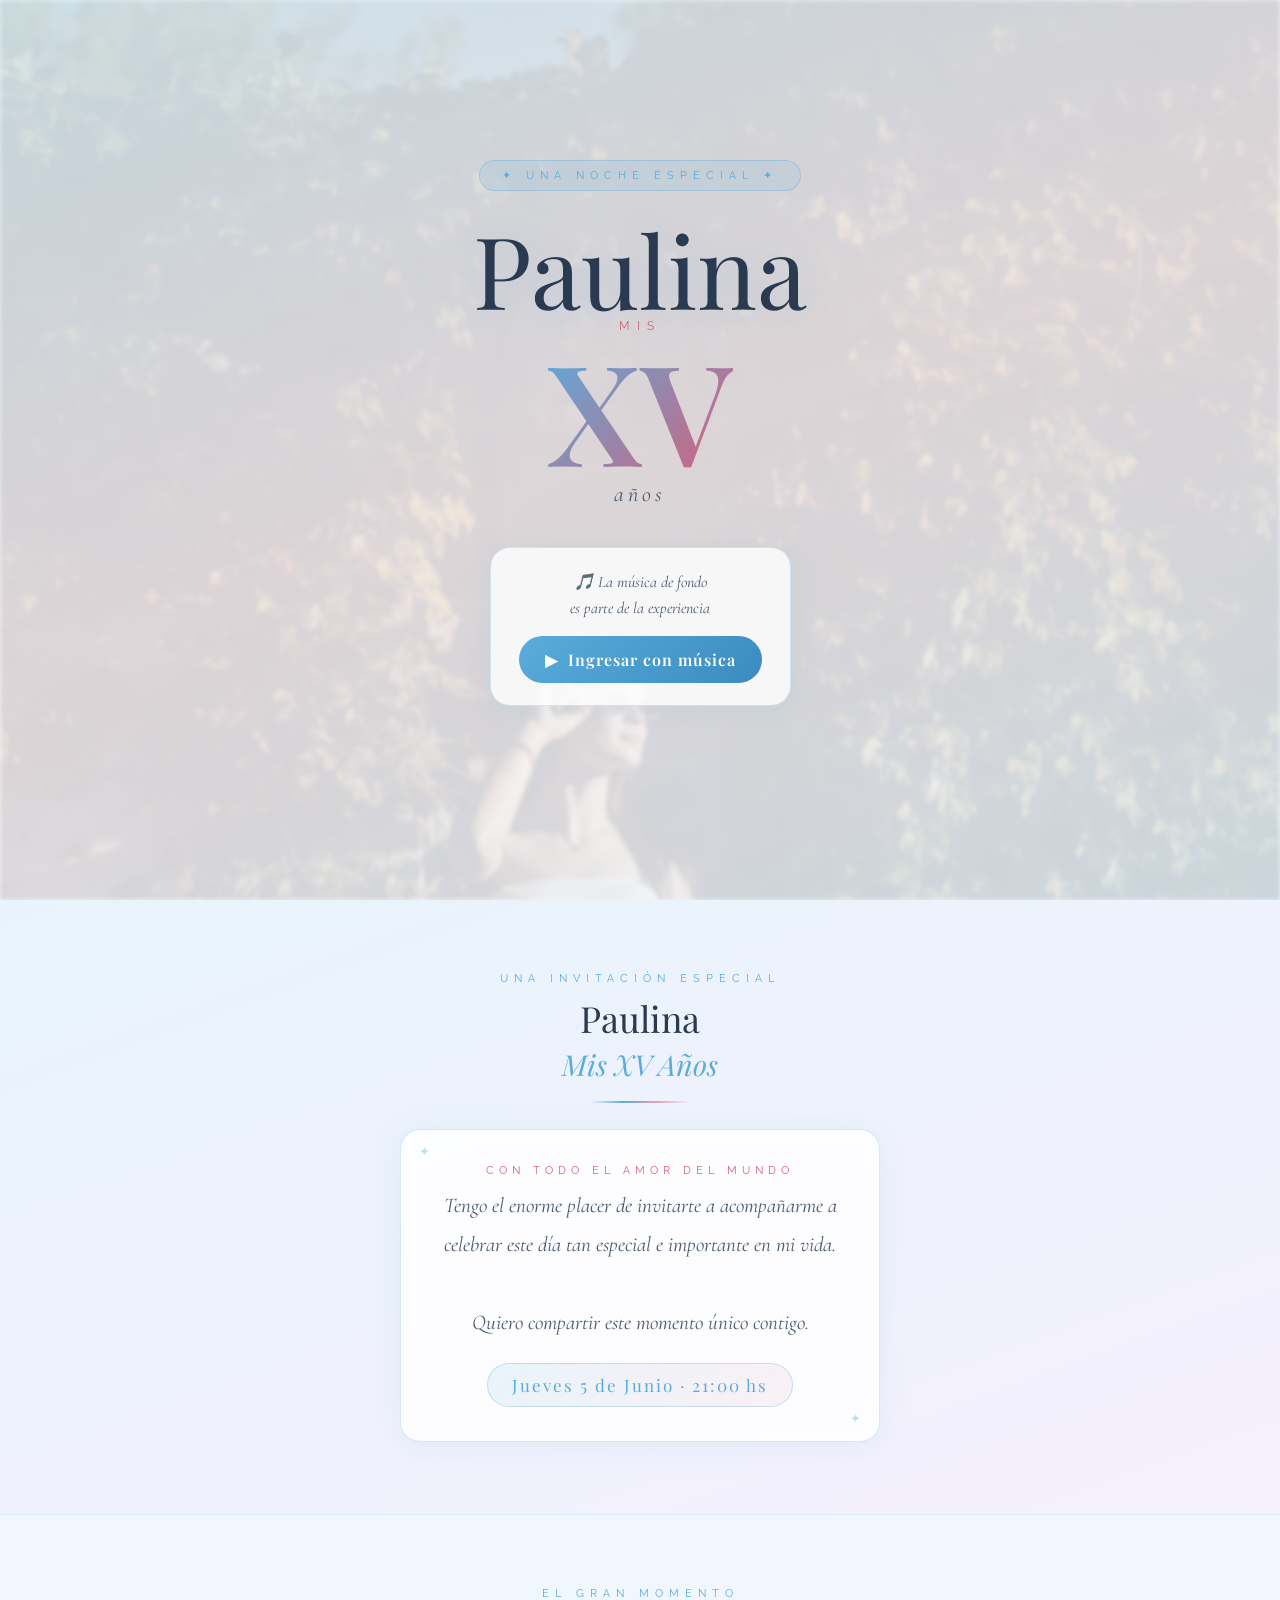
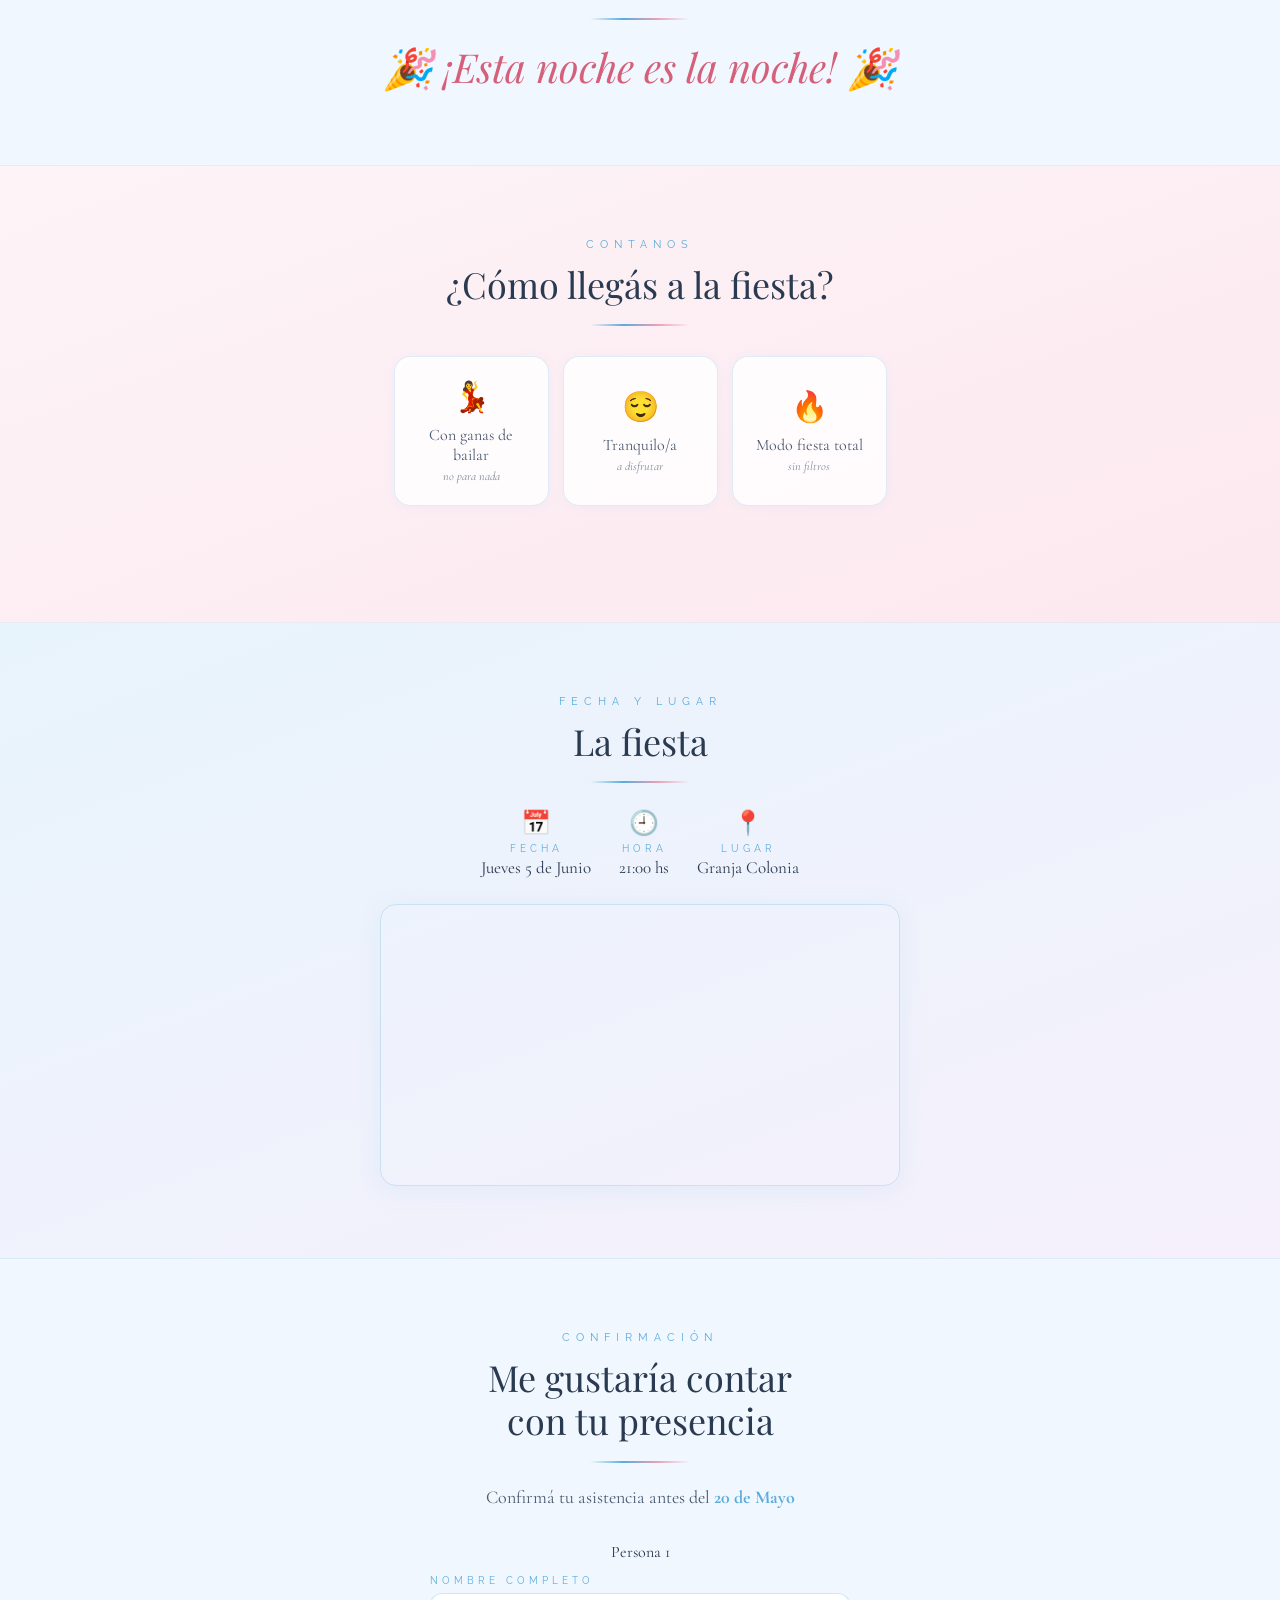
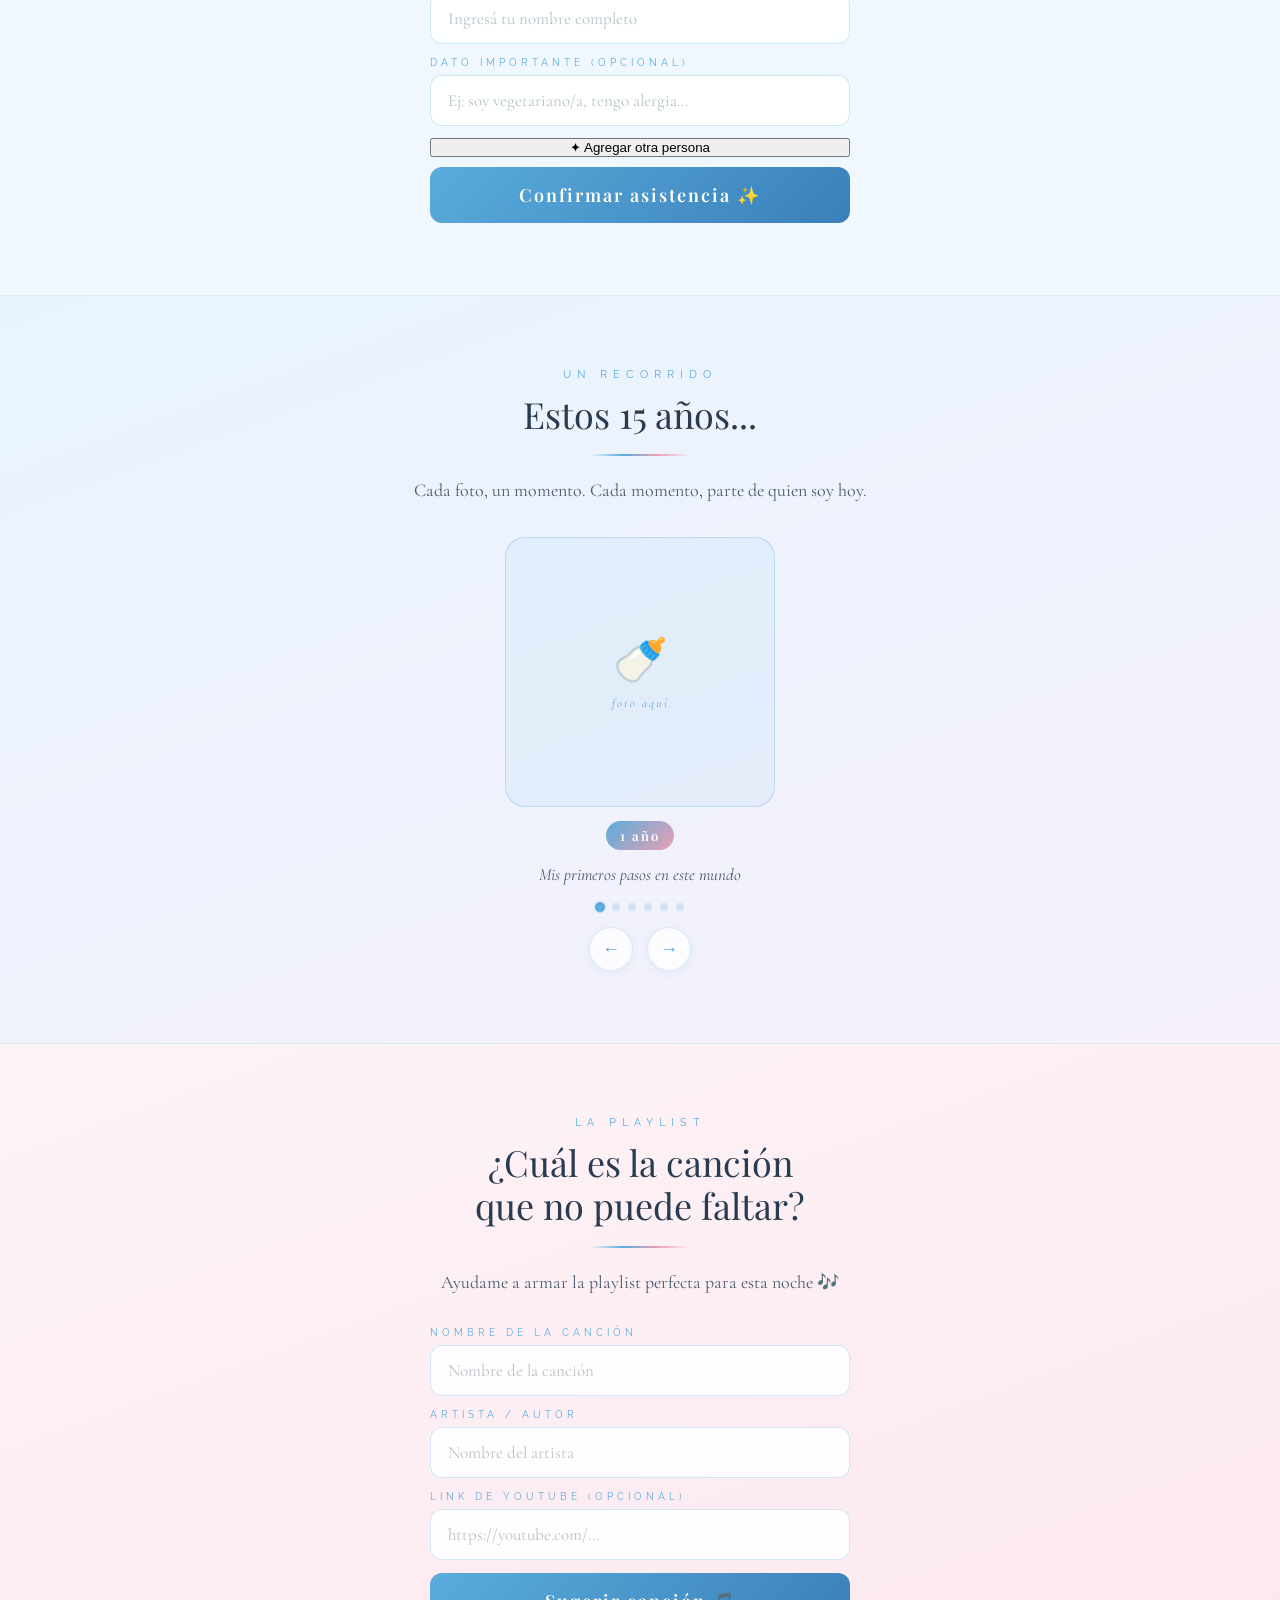
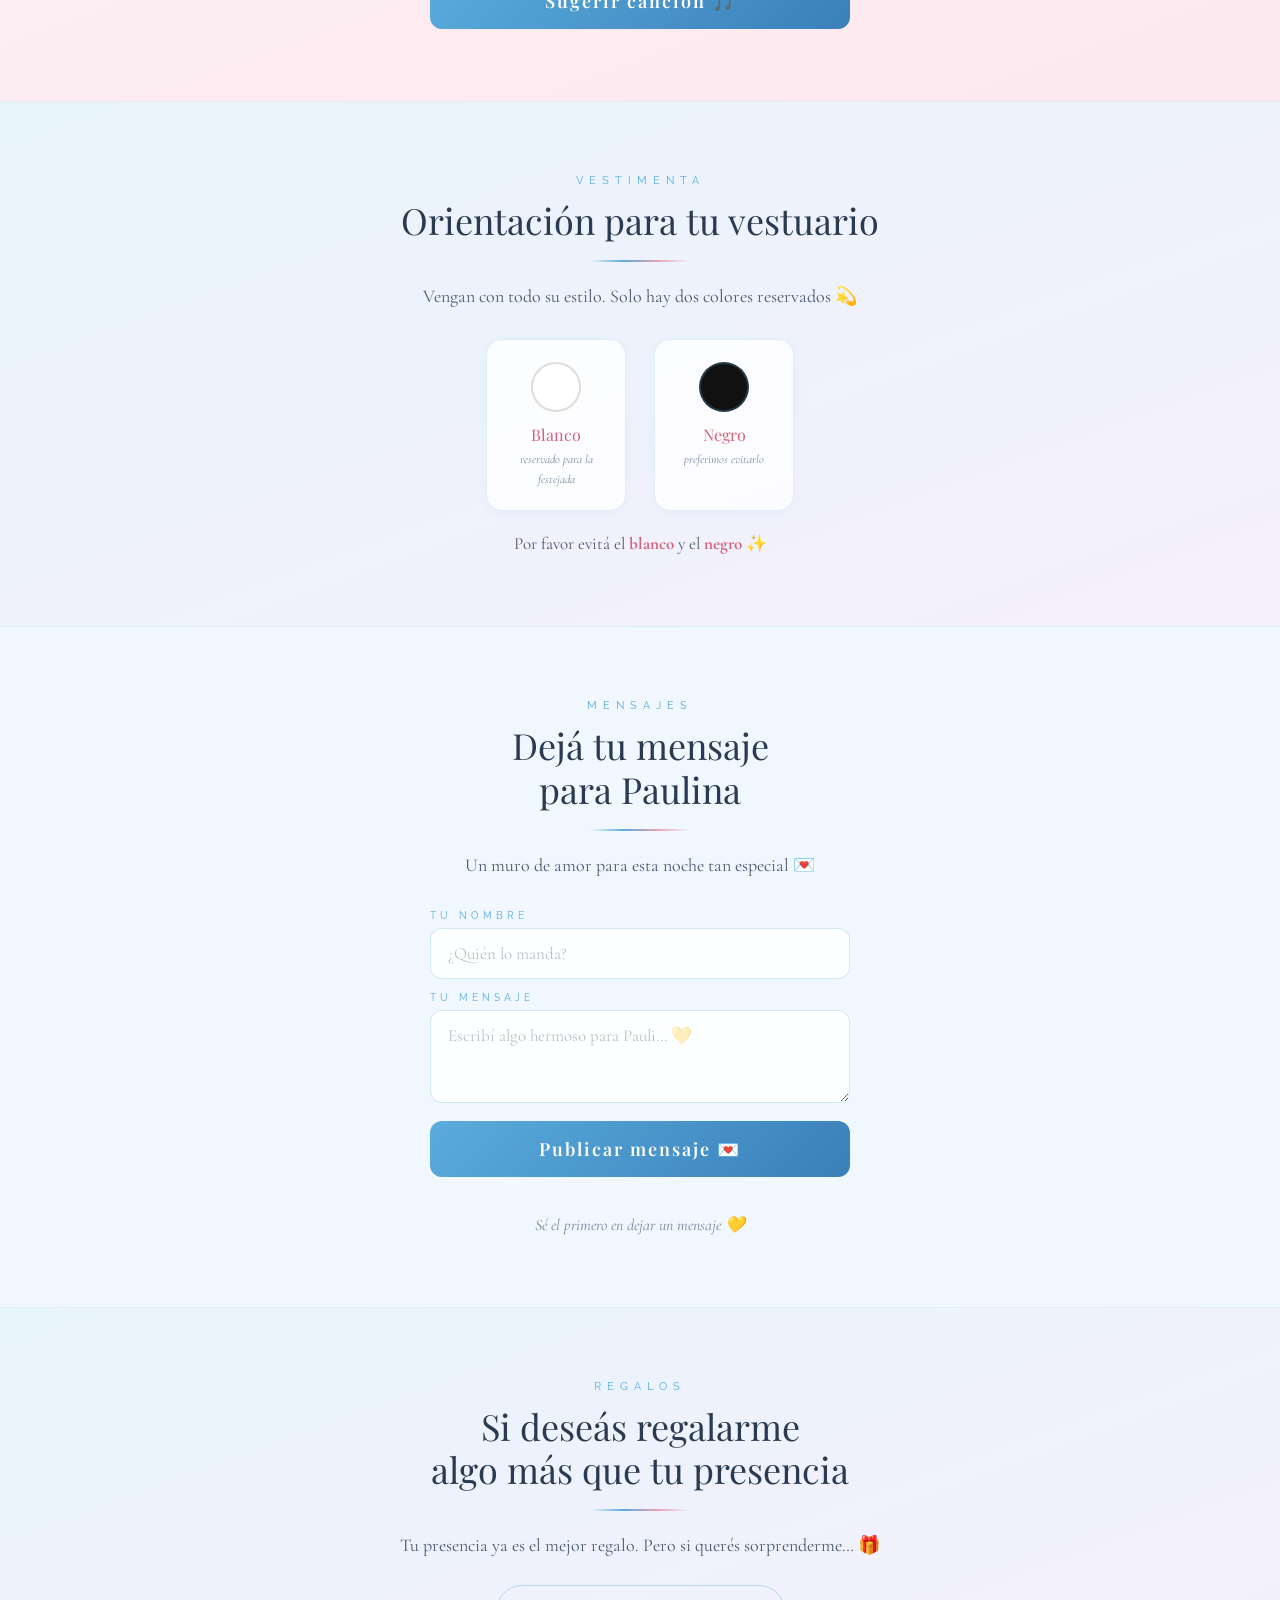
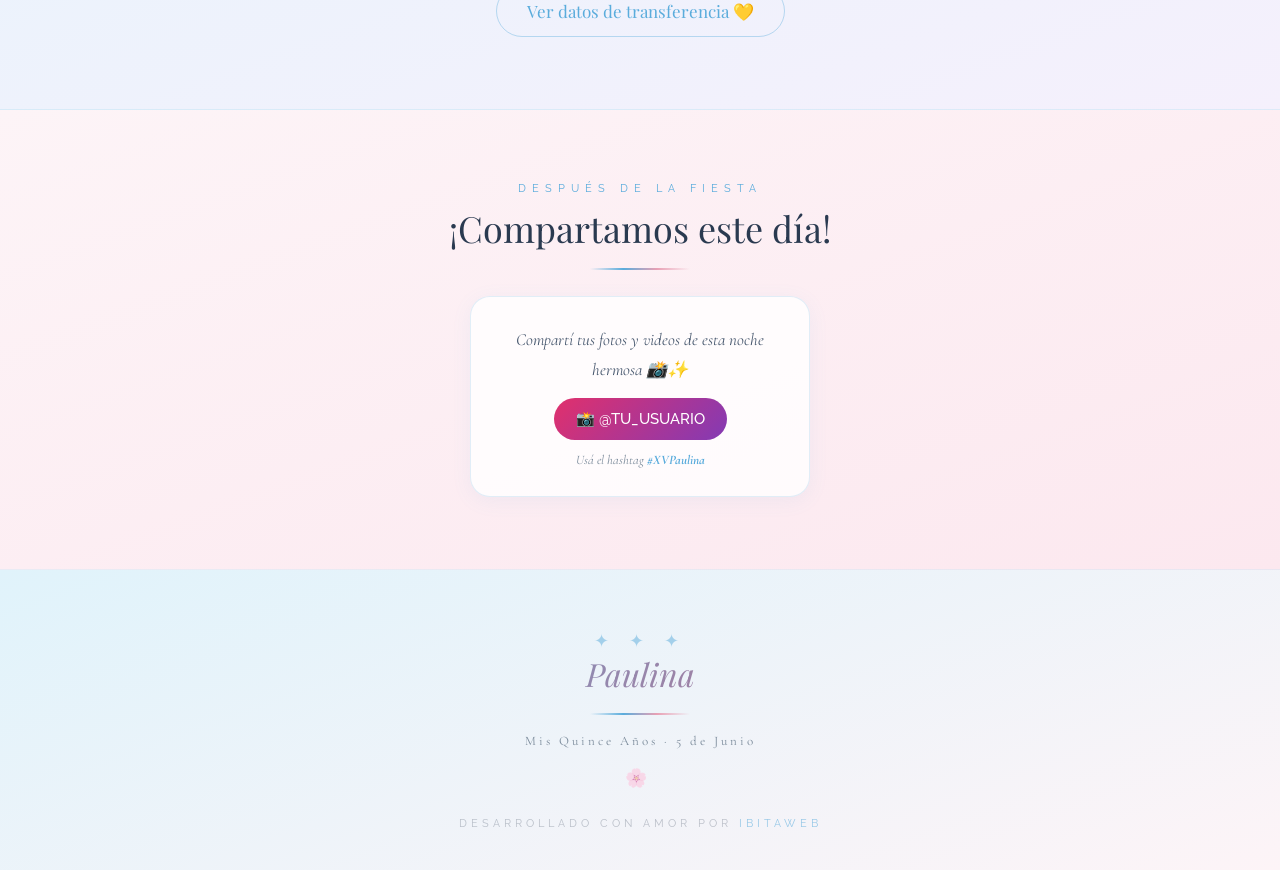
==== commit 906fa18e: "Update index.html" ====
--- a/index.html
+++ b/index.html
@@ -107,13 +107,13 @@
 <div id="rsvp-wrap">
 <div id="rsvp-forms-container">
 <div class="rsvp-form rsvp-person-form" id="rsvp-form-0">
-<p class="rsvp-person-label">👤 Persona 1</p>
+<p class="rsvp-person-label">Persona 1</p>
 <div><label class="field-label">Nombre completo</label><input class="rsvp-input rsvp-name-input" placeholder="Ingresá tu nombre completo" type="text"/></div>
 <div><label class="field-label">Dato importante (opcional)</label><input class="rsvp-input rsvp-dato-input" placeholder="Ej: soy vegetariano/a, tengo alergia..." type="text"/></div>
 </div>
 </div>
 <div style="max-width:420px;margin:12px auto 0;display:flex;gap:10px;flex-direction:column;">
-<button class="btn-add-person" id="btn-add-person" onclick="addRSVPPerson()">+ Confirmar para otra persona</button>
+<button class="btn-add-person" id="btn-add-person" onclick="addRSVPPerson()">✦ Agregar otra persona</button>
 <button class="btn-gold" id="rsvp-btn" onclick="submitRSVP()">Confirmar asistencia ✨</button>
 <p class="sheet-loading" id="rsvp-loading">Enviando...</p>
 </div>
@@ -378,7 +378,7 @@
   div.className = 'rsvp-form rsvp-person-form';
   div.id = 'rsvp-form-'+idx;
   div.innerHTML = `
-    <p class="rsvp-person-label">👤 Persona ${idx+1} <button onclick="removeRSVPPerson(${idx})" class="btn-remove-person">✕ quitar</button></p>
+    <p class="rsvp-person-label">Persona ${idx+1} <button onclick="removeRSVPPerson(${idx})" class="btn-remove-person">✕ quitar</button></p>
     <div><label class="field-label">Nombre completo</label><input class="rsvp-input rsvp-name-input" placeholder="Nombre completo" type="text"/></div>
     <div><label class="field-label">Dato importante (opcional)</label><input class="rsvp-input rsvp-dato-input" placeholder="Ej: soy vegetariano/a, tiene alergia..." type="text"/></div>
   `;
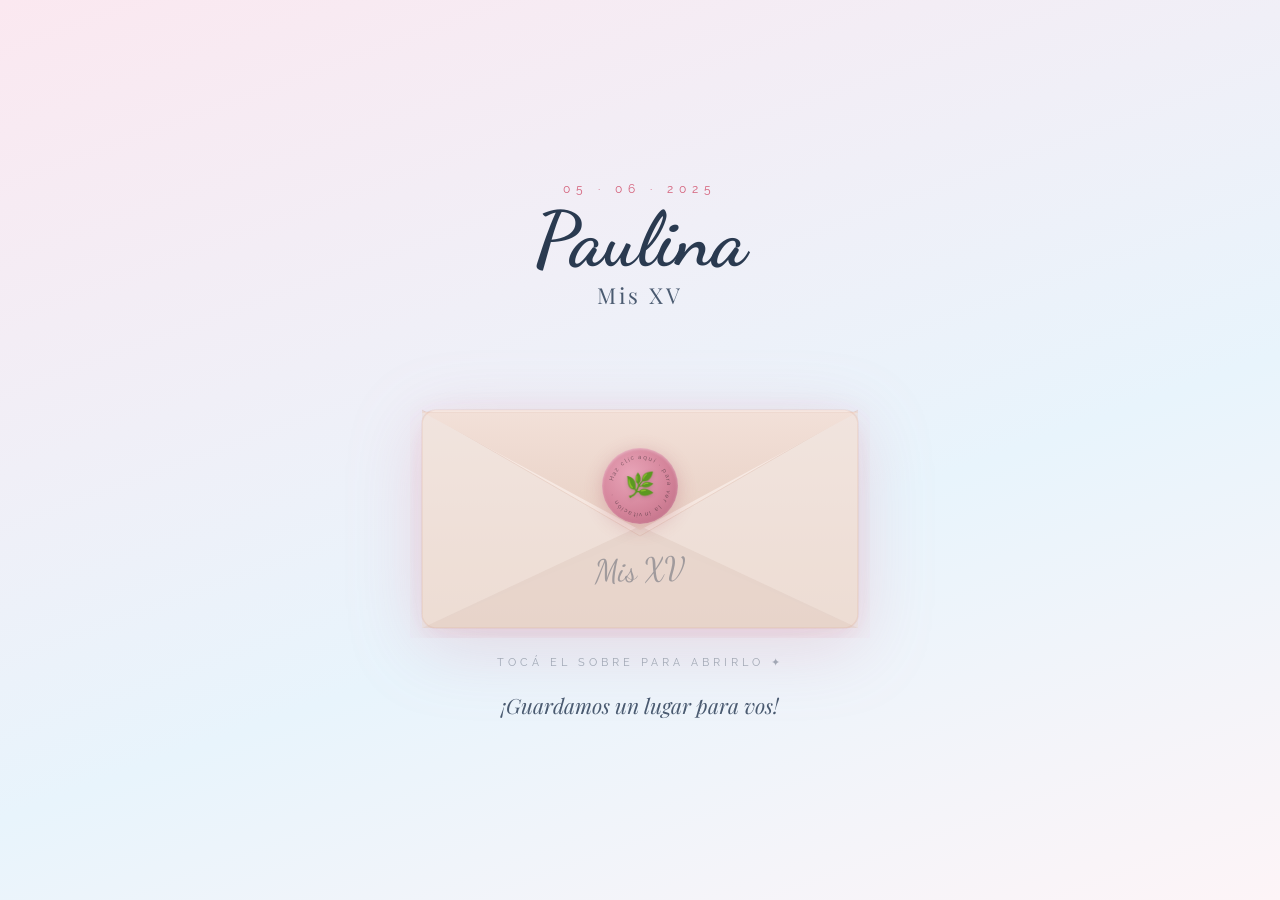
==== commit ba1cfd02: "Update index.html" ====
--- a/index.html
+++ b/index.html
@@ -1,508 +1,285 @@
-<!DOCTYPE html>
-
-<html lang="es">
-<head>
-<meta charset="utf-8"/>
-<meta content="width=device-width, initial-scale=1.0" name="viewport"/>
-<title>Mis XV – Paulina</title>
-<meta content="Mis XV – Paulina 🌸" property="og:title"/>
-<meta content="¡Estás invitado/a a mis XV años! Jueves 5 de Junio · 21:00 hs · Granja Colonia" property="og:description"/>
-<link href="https://fonts.googleapis.com" rel="preconnect"/>
-<link href="https://fonts.googleapis.com/css2?family=Playfair+Display:ital,wght@0,400;0,600;1,400;1,600&amp;family=Cormorant+Garamond:ital,wght@0,300;0,400;0,500;1,300;1,400&amp;family=Raleway:wght@300;400;500&amp;display=swap" rel="stylesheet"/>
-
-<link href="styles.css" rel="stylesheet"/></head>
-<body>
-<div id="petals"></div>
-<audio id="bg-audio" loop="">
-<source src="https://www.dropbox.com/scl/fi/ehjotuprtsx8vl22t01s5/Ed-Sheeran-Perfect.mp3?rlkey=2dh03h3hcytiv7m80mpddvq2r&amp;raw=1" type="audio/mpeg"/>
-</audio>
-<!-- ═══ HERO ═══ -->
-<section id="hero">
-<div id="hero-bg-photo"></div>
-<div class="hero-badge">✦ una noche especial ✦</div>
-<h1 class="hero-name">Paulina</h1>
-<p class="hero-pre">Mis</p>
-<div class="hero-xv">XV</div>
-<p class="hero-anos">años</p>
-<div class="music-btn-wrap">
-<div class="music-card">
-<p style="text-align:center;">🎵 La música de fondo<br/>es parte de la experiencia</p>
-<button class="btn-music" id="musicBtn" onclick="toggleMusic()">
-<span id="musicIcon">▶</span>
-<span id="musicLabel">Ingresar con música</span>
-</button>
-<div class="audio-playing" id="audioAnim">
-<div class="bar-anim" style="animation-delay:0s;height:5px;"></div>
-<div class="bar-anim" style="animation-delay:.12s;height:9px;"></div>
-<div class="bar-anim" style="animation-delay:.24s;height:13px;"></div>
-<div class="bar-anim" style="animation-delay:.12s;height:9px;"></div>
-<div class="bar-anim" style="animation-delay:0s;height:5px;"></div>
-<span style="margin-left:8px;">Perfect · Ed Sheeran</span>
-</div>
-</div>
-</div>
-</section>
-<!-- ═══ INVITACIÓN ═══ -->
-<section class="section s-dark" id="invitacion">
-<span class="sec-tag">una invitación especial</span>
-<h2 class="sec-title">Paulina<br/><em style="font-size:.8em;color:var(--sky);">Mis XV Años</em></h2>
-<div class="gold-line"></div>
-<div class="invite-card">
-<p class="invite-who">Con todo el amor del mundo</p>
-<p class="invite-text">Tengo el enorme placer de invitarte a acompañarme a celebrar este día tan especial e importante en mi vida.<br/><br/>Quiero compartir este momento único contigo.</p>
-<div class="invite-date">Jueves 5 de Junio · 21:00 hs</div>
-</div>
-</section>
-<!-- ═══ COUNTDOWN ═══ -->
-<section class="section" id="countdown-section">
-<span class="sec-tag">el gran momento</span>
-<h2 class="sec-title" id="countdownTitle">Faltan...</h2>
-<div class="gold-line"></div>
-<div class="countdown-grid" id="countdownGrid">
-<div class="count-box"><span class="count-num" id="cd-days">--</span><span class="count-label">Días</span></div>
-<div class="count-box"><span class="count-num" id="cd-hours">--</span><span class="count-label">Horas</span></div>
-<div class="count-box"><span class="count-num" id="cd-mins">--</span><span class="count-label">Min</span></div>
-<div class="count-box"><span class="count-num" id="cd-secs">--</span><span class="count-label">Seg</span></div>
-</div>
-<div id="event-arrived">🎉 ¡Esta noche es la noche! 🎉</div>
-</section>
-<!-- ═══ MOOD ═══ -->
-<section class="section s-rose">
-<span class="sec-tag">contanos</span>
-<h2 class="sec-title">¿Cómo llegás a la fiesta?</h2>
-<div class="gold-line"></div>
-<div class="mood-grid mood-grid-vertical">
-<button class="mood-btn" onclick="selectMood(this,'¡Así me gusta! ¡Con toda la energía! 💃')">
-<span class="mood-icon">💃</span><span class="mood-label">Con ganas de bailar</span><span class="mood-hint">no para nada</span>
-</button>
-<button class="mood-btn" onclick="selectMood(this,'Perfecto, también hay lugar para descansar 😌')">
-<span class="mood-icon">😌</span><span class="mood-label">Tranquilo/a</span><span class="mood-hint">a disfrutar</span>
-</button>
-<button class="mood-btn" onclick="selectMood(this,'¡¡MODO BESTIA ACTIVADO!! 🔥🎉')">
-<span class="mood-icon">🔥</span><span class="mood-label">Modo fiesta total</span><span class="mood-hint">sin filtros</span>
-</button>
-</div>
-<p id="mood-response"></p>
-</section>
-<!-- ═══ LUGAR ═══ -->
-<section class="section s-dark">
-<span class="sec-tag">fecha y lugar</span>
-<h2 class="sec-title">La fiesta</h2>
-<div class="gold-line"></div>
-<div class="lugar-info">
-<div class="lugar-detail"><span class="ld-icon">📅</span><span class="ld-label">Fecha</span><span class="ld-val">Jueves 5 de Junio</span></div>
-<div class="lugar-detail"><span class="ld-icon">🕘</span><span class="ld-label">Hora</span><span class="ld-val">21:00 hs</span></div>
-<div class="lugar-detail"><span class="ld-icon">📍</span><span class="ld-label">Lugar</span><span class="ld-val">Granja Colonia</span></div>
-</div>
-<div class="map-wrap">
-<iframe allowfullscreen="" height="280" loading="lazy" referrerpolicy="no-referrer-when-downgrade" src="https://www.google.com/maps/embed?pb=!1m18!1m12!1m3!1d3290.685437477045!2d-57.740736999999996!3d-34.4347445!2m3!1f0!2f0!3f0!3m2!1i1024!2i768!4f13.1!3m3!1m2!1s0x95a30c7c1a34ffbd%3A0x6a4ad1bd16b728e4!2sGranja%20Colonia!5e0!3m2!1ses-419!2suy!4v1768006159809!5m2!1ses-419!2suy" style="border:0;display:block;" width="100%"></iframe>
-</div>
-</section>
-<!-- ═══ RSVP ═══ -->
-<section class="section">
-<span class="sec-tag">confirmación</span>
-<h2 class="sec-title">Me gustaría contar<br/>con tu presencia</h2>
-<div class="gold-line"></div>
-<p class="sec-body">Confirmá tu asistencia antes del <strong style="color:var(--sky)">20 de Mayo</strong></p>
-<div id="rsvp-wrap">
-<div id="rsvp-forms-container">
-<div class="rsvp-form rsvp-person-form" id="rsvp-form-0">
-<p class="rsvp-person-label">Persona 1</p>
-<div><label class="field-label">Nombre completo</label><input class="rsvp-input rsvp-name-input" placeholder="Ingresá tu nombre completo" type="text"/></div>
-<div><label class="field-label">Dato importante (opcional)</label><input class="rsvp-input rsvp-dato-input" placeholder="Ej: soy vegetariano/a, tengo alergia..." type="text"/></div>
-</div>
-</div>
-<div style="max-width:420px;margin:12px auto 0;display:flex;gap:10px;flex-direction:column;">
-<button class="btn-add-person" id="btn-add-person" onclick="addRSVPPerson()">✦ Agregar otra persona</button>
-<button class="btn-gold" id="rsvp-btn" onclick="submitRSVP()">Confirmar asistencia ✨</button>
-<p class="sheet-loading" id="rsvp-loading">Enviando...</p>
-</div>
-</div>
-<div class="success-box" id="rsvp-success"><span class="success-icon">🌸</span><p class="success-msg" id="rsvp-thanks-msg"></p></div>
-</section>
-<!-- ═══ SLIDESHOW ═══ -->
-<section class="section s-dark" id="slideshow-section">
-<span class="sec-tag">un recorrido</span>
-<h2 class="sec-title">Estos 15 años...</h2>
-<div class="gold-line"></div>
-<p class="sec-body">Cada foto, un momento. Cada momento, parte de quien soy hoy.</p>
-<div class="slides-wrap">
-<div class="slide active">
-<div class="slide-photo"><div class="slide-photo-placeholder">🍼<span>foto aquí</span></div></div>
-<div class="slide-year-tag">1 año</div><p class="slide-caption">Mis primeros pasos en este mundo</p>
-</div>
-<div class="slide">
-<div class="slide-photo"><div class="slide-photo-placeholder">🎠<span>foto aquí</span></div></div>
-<div class="slide-year-tag">4 años</div><p class="slide-caption">La infancia más feliz</p>
-</div>
-<div class="slide">
-<div class="slide-photo"><div class="slide-photo-placeholder">🎒<span>foto aquí</span></div></div>
-<div class="slide-year-tag">7 años</div><p class="slide-caption">Empezando la escuela con todo</p>
-</div>
-<div class="slide">
-<div class="slide-photo"><div class="slide-photo-placeholder">⭐<span>foto aquí</span></div></div>
-<div class="slide-year-tag">10 años</div><p class="slide-caption">Creciendo y brillando</p>
-</div>
-<div class="slide">
-<div class="slide-photo"><div class="slide-photo-placeholder">💫<span>foto aquí</span></div></div>
-<div class="slide-year-tag">13 años</div><p class="slide-caption">Encontrando mi camino</p>
-</div>
-<div class="slide">
-<div class="slide-photo" style="background:rgba(212,170,90,.15);border-color:var(--gold);display:flex;align-items:center;justify-content:center;">
-<span style="font-family:'Playfair Display',serif;font-size:52px;color:var(--gold);">XV</span>
-</div>
-<div class="slide-year-tag" style="background:var(--rose);color:#fff;">¡Hoy! ✨</div>
-<p class="slide-caption">La noche más especial de mi vida</p>
-</div>
-</div>
-<div class="slide-dots" id="slideDots"></div>
-<div class="slide-nav">
-<button onclick="changeSlide(-1)">←</button>
-<button onclick="changeSlide(1)">→</button>
-</div>
-</section>
-<!-- ═══ CANCIÓN ═══ -->
-<section class="section s-rose">
-<span class="sec-tag">la playlist</span>
-<h2 class="sec-title">¿Cuál es la canción<br/>que no puede faltar?</h2>
-<div class="gold-line"></div>
-<p class="sec-body">Ayudame a armar la playlist perfecta para esta noche 🎶</p>
-<div id="cancion-wrap">
-<div class="cancion-form">
-<div><label class="field-label">Nombre de la canción</label><input class="rsvp-input" id="song-name" placeholder="Nombre de la canción" type="text"/></div>
-<div><label class="field-label">Artista / Autor</label><input class="rsvp-input" id="song-artist" placeholder="Nombre del artista" type="text"/></div>
-<div><label class="field-label">Link de YouTube (opcional)</label><input class="rsvp-input" id="song-yt" placeholder="https://youtube.com/..." type="url"/></div>
-<button class="btn-gold" id="song-btn" onclick="submitSong()">Sugerir canción 🎵</button>
-<p class="sheet-loading" id="song-loading">Enviando...</p>
-</div>
-</div>
-<div class="success-box" id="song-success"><span class="success-icon">🎶</span><p class="success-msg">¡Gracias! Tu canción ya está en la lista. ¡Esta noche va a sonar! 🔥</p></div>
-</section>
-<!-- ═══ DRESS CODE ═══ -->
-<section class="section s-dark">
-<span class="sec-tag">vestimenta</span>
-<h2 class="sec-title">Orientación para tu vestuario</h2>
-<div class="gold-line"></div>
-<p class="sec-body">Vengan con todo su estilo. Solo hay dos colores reservados 💫</p>
-<div class="dress-grid" style="justify-content:center;gap:28px;">
-<div class="dress-card">
-  <div class="dress-swatch" style="background:#ffffff;border:2px solid #ddd;"></div>
-  <span class="dress-name" style="color:var(--rose);">Blanco</span>
-  <span class="dress-hint">reservado para la festejada</span>
-</div>
-<div class="dress-card">
-  <div class="dress-swatch" style="background:#111111;"></div>
-  <span class="dress-name" style="color:var(--rose);">Negro</span>
-  <span class="dress-hint">preferimos evitarlo</span>
-</div>
-</div>
-<p class="dress-avoid" style="margin-top:22px;font-size:17px;">Por favor evitá el <strong>blanco</strong> y el <strong>negro</strong> ✨</p>
-</section>
-<!-- ═══ MURO MENSAJES ═══ -->
-<section class="section">
-<span class="sec-tag">mensajes</span>
-<h2 class="sec-title">Dejá tu mensaje<br/>para Paulina</h2>
-<div class="gold-line"></div>
-<p class="sec-body" style="margin-bottom:26px;">Un muro de amor para esta noche tan especial 💌</p>
-<div class="wall-form">
-<div><label class="field-label">Tu nombre</label><input class="rsvp-input" id="msg-author" placeholder="¿Quién lo manda?" type="text"/></div>
-<div><label class="field-label">Tu mensaje</label><textarea class="rsvp-input" id="msg-text" placeholder="Escribí algo hermoso para Pauli... 💛" rows="3"></textarea></div>
-<button class="btn-gold" id="msg-btn" onclick="submitMessage()">Publicar mensaje 💌</button>
-<p class="sheet-loading" id="msg-loading">Enviando...</p>
-</div>
-<div class="messages-grid" id="messages-grid"></div>
-<p id="no-msgs" style="font-style:italic;color:var(--text3);margin-top:14px;font-size:16px;">Sé el primero en dejar un mensaje 💛</p>
-<div id="load-more-wrap" style="display:none;margin-top:18px;">
-<button class="btn-load-more" id="load-more-btn" onclick="showMoreMessages()">Ver más mensajes 💌</button>
-</div>
-</section>
-<!-- ═══ REGALOS ═══ -->
-<section class="section s-dark">
-<span class="sec-tag">regalos</span>
-<h2 class="sec-title">Si deseás regalarme<br/>algo más que tu presencia</h2>
-<div class="gold-line"></div>
-<p class="sec-body">Tu presencia ya es el mejor regalo. Pero si querés sorprenderme… 🎁</p>
-<button class="regalo-btn" onclick="showRegalo(this)">Ver datos de transferencia 💛</button>
-<div class="regalo-reveal" id="regalo-reveal">
-<div class="cuenta-card">
-<div class="cuenta-row"><span class="cuenta-key">Banco</span><span class="cuenta-val">Banco República</span></div>
-<div class="cuenta-row"><span class="cuenta-key">Titular</span><span class="cuenta-val">Paulina ——</span></div>
-<div class="cuenta-row"><span class="cuenta-key">Cuenta</span><span class="cuenta-val">···· ···· ···· ····</span></div>
-<div class="cuenta-row"><span class="cuenta-key">Alias</span><span class="cuenta-val">PAULI.XV</span></div>
-</div>
-<p style="margin-top:12px;font-style:italic;font-size:13px;color:var(--text3);">* Reemplazá estos datos con los reales en el código</p>
-</div>
-</section>
-<!-- ═══ COMPARTIR ═══ -->
-<section class="section s-rose">
-<span class="sec-tag">después de la fiesta</span>
-<h2 class="sec-title">¡Compartamos este día!</h2>
-<div class="gold-line"></div>
-<div class="compartir-card">
-<p style="font-size:17px;line-height:1.75;color:var(--text2);font-style:italic;">Compartí tus fotos y videos de esta noche hermosa 📸✨</p>
-<a class="ig-link" href="https://instagram.com/TU_USUARIO" target="_blank">📸 @TU_USUARIO</a>
-<p style="margin-top:12px;font-size:13px;color:var(--text3);font-style:italic;">Usá el hashtag <strong style="color:var(--sky)">#XVPaulina</strong></p>
-</div>
-</section>
-<!-- ═══ FOOTER ═══ -->
-<footer>
-<div class="ornament">✦ ✦ ✦</div>
-<p class="footer-name">Paulina</p>
-<div class="gold-line"></div>
-<p class="footer-sub">Mis Quince Años · 5 de Junio</p>
-<div class="ornament" style="margin-top:18px;">🌸</div>
-<p class="footer-dev">Desarrollado con amor por <a href="#" target="_blank">Ibitaweb</a></p>
-</footer>
-<script>
-const RSVP_URL   = 'https://script.google.com/macros/s/AKfycby2bw_PEi1w4SXfk_TTuOe9Qt4-QoPeKziPu39IPRhcY4eWBf8t-KB4WMZ339tUosrSmA/exec';
-const SONG_URL   = 'https://script.google.com/macros/s/AKfycbwihVxnTMyxjVmnY-t0No33_3AevM8NCIVOHHYjIyl0JQ2nB4KIGzhMf7et7EvwhIkz/exec';
-const WALL_URL   = 'https://script.google.com/macros/s/AKfycbxCaXE3C5wKMLF_wX_gRmzpaJHUsHrGMh-nxW_STA-od3k9UpepJ0_OFmLWIS_dCV-lzw/exec';
-
-/* PÉTALOS */
-(function(){
-  const c=document.getElementById('petals');
-  const cols=['#a8d8f0','#e8a0b4','#5aacdc','#f0c8d8','#90ccee','#d4607a','#b8e0f4'];
-  for(let i=0;i<30;i++){
-    const p=document.createElement('div'); p.className='petal';
-    const s=7+Math.random()*10;
-    p.style.cssText=['left:'+(Math.random()*100)+'vw','width:'+s+'px','height:'+(s*1.4)+'px',
-      'background:'+cols[Math.floor(Math.random()*cols.length)],
-      'animation-duration:'+(4+Math.random()*7)+'s',
-      'animation-delay:'+(Math.random()*10)+'s',
-      'border-radius:'+(48+Math.random()*20)+'% '+(38+Math.random()*20)+'% '+(52+Math.random()*18)+'% '+(34+Math.random()*18)+'%'
-    ].join(';');
-    c.appendChild(p);
-  }
-})();
-
-/* SPARKLES */
-(function(){
-  const h=document.getElementById('hero');
-  for(let i=0;i<18;i++){
-    const s=document.createElement('div'); s.className='hero-sparkle';
-    s.style.cssText=['left:'+(10+Math.random()*80)+'%','top:'+(10+Math.random()*80)+'%',
-      'width:'+(1+Math.random()*2.5)+'px','height:'+(1+Math.random()*2.5)+'px',
-      'animation-duration:'+(2+Math.random()*4)+'s','animation-delay:'+(Math.random()*4)+'s'
-    ].join(';');
-    h.appendChild(s);
-  }
-})();
-
-/* MÚSICA */
-let playing=false;
-function toggleMusic(){
-  const a=document.getElementById('bg-audio');
-  const icon=document.getElementById('musicIcon');
-  const lbl=document.getElementById('musicLabel');
-  const anim=document.getElementById('audioAnim');
-  const floatWidget=document.getElementById('music-float');
-  if(!playing){
-    a.play().catch(()=>{});
-    icon.textContent='⏸'; lbl.textContent='Pausar música';
-    anim.classList.add('show');
-    floatWidget.style.display='flex';
-    playing=true;
-  }else{
-    a.pause();
-    icon.textContent='▶'; lbl.textContent='Reanudar música';
-    anim.classList.remove('show');
-    floatWidget.style.display='none';
-    playing=false;
-  }
-}
-
-/* COUNTDOWN */
-(function(){
-  const target=new Date('2026-06-05T21:00:00');
-  const grid=document.getElementById('countdownGrid');
-  const arrived=document.getElementById('event-arrived');
-  const title=document.getElementById('countdownTitle');
-  function tick(){
-    const diff=target-Date.now();
-    if(diff<=0){grid.style.display='none';arrived.style.display='block';title.style.display='none';return;}
-    document.getElementById('cd-days').textContent=Math.floor(diff/86400000);
-    document.getElementById('cd-hours').textContent=Math.floor((diff%86400000)/3600000);
-    document.getElementById('cd-mins').textContent=Math.floor((diff%3600000)/60000);
-    document.getElementById('cd-secs').textContent=Math.floor((diff%60000)/1000);
-  }
-  tick(); setInterval(tick,1000);
-})();
-
-/* MOOD */
-function selectMood(btn,msg){
-  document.querySelectorAll('.mood-btn').forEach(b=>b.classList.remove('selected'));
-  btn.classList.add('selected');
-  const r=document.getElementById('mood-response');
-  r.style.opacity=0;
-  setTimeout(()=>{r.textContent=msg;r.style.opacity=1;},200);
-}
-
-/* SLIDESHOW */
-(function(){
-  const slides=document.querySelectorAll('.slide');
-  const dotsEl=document.getElementById('slideDots');
-  let current=0, timer;
-  slides.forEach((_,i)=>{
-    const d=document.createElement('button'); d.className='sdot'+(i===0?' active':'');
-    d.onclick=()=>goTo(i); dotsEl.appendChild(d);
-  });
-  function goTo(n){
-    slides[current].classList.remove('active'); dotsEl.children[current].classList.remove('active');
-    current=(n+slides.length)%slides.length;
-    slides[current].classList.add('active'); dotsEl.children[current].classList.add('active');
-    resetTimer();
-  }
-  function resetTimer(){clearInterval(timer); timer=setInterval(()=>goTo(current+1),4000);}
-  resetTimer();
-  window.changeSlide=n=>goTo(current+n);
-})();
-
-/* UTIL FETCH A SHEETS */
-async function sendToSheet(url, data, btnId, loadingId){
-  const btn=document.getElementById(btnId);
-  const loading=document.getElementById(loadingId);
-  btn.disabled=true; loading.classList.add('show');
-  try{
-    // Sin Content-Type header: evita preflight CORS con Google Apps Script
-    await fetch(url,{method:'POST',body:JSON.stringify(data)});
-  }catch(e){console.warn('Sheet error',e);}
-  loading.classList.remove('show');
-}
-
-/* RSVP */
-let rsvpPersonCount = 1;
-function addRSVPPerson(){
-  const container = document.getElementById('rsvp-forms-container');
-  const idx = rsvpPersonCount;
-  const div = document.createElement('div');
-  div.className = 'rsvp-form rsvp-person-form';
-  div.id = 'rsvp-form-'+idx;
-  div.innerHTML = `
-    <p class="rsvp-person-label">Persona ${idx+1} <button onclick="removeRSVPPerson(${idx})" class="btn-remove-person">✕ quitar</button></p>
-    <div><label class="field-label">Nombre completo</label><input class="rsvp-input rsvp-name-input" placeholder="Nombre completo" type="text"/></div>
-    <div><label class="field-label">Dato importante (opcional)</label><input class="rsvp-input rsvp-dato-input" placeholder="Ej: soy vegetariano/a, tiene alergia..." type="text"/></div>
-  `;
-  container.appendChild(div);
-  rsvpPersonCount++;
-}
-function removeRSVPPerson(idx){
-  const el = document.getElementById('rsvp-form-'+idx);
-  if(el) el.remove();
-}
-async function submitRSVP(){
-  const forms = document.querySelectorAll('.rsvp-person-form');
-  const personas = [];
-  let allValid = true;
-  forms.forEach((form,i)=>{
-    const name = form.querySelector('.rsvp-name-input').value.trim();
-    const dato = form.querySelector('.rsvp-dato-input').value.trim();
-    if(!name){ allValid=false; form.querySelector('.rsvp-name-input').focus(); }
-    else personas.push({name,dato});
-  });
-  if(!allValid){ alert('Por favor ingresá el nombre de todas las personas.'); return; }
-  const btn=document.getElementById('rsvp-btn');
-  const loading=document.getElementById('rsvp-loading');
-  btn.disabled=true; loading.classList.add('show');
-  for(const p of personas){
-    await fetch(RSVP_URL,{method:'POST',body:JSON.stringify({nombre:p.name,extra:p.dato,timestamp:new Date().toLocaleString('es-UY')})}).catch(()=>{});
-  }
-  loading.classList.remove('show');
-  document.getElementById('rsvp-wrap').style.display='none';
-  const suc=document.getElementById('rsvp-success'); suc.style.display='block';
-  const nombres = personas.map(p=>p.name).join(', ');
-  document.getElementById('rsvp-thanks-msg').textContent='¡Gracias! Asistencia confirmada para: '+nombres+'. ¡Los esperamos con todo! 🌸';
-}
-
-/* CANCIÓN */
-async function submitSong(){
-  const name=document.getElementById('song-name').value.trim();
-  const artist=document.getElementById('song-artist').value.trim();
-  const yt=document.getElementById('song-yt').value.trim();
-  if(!name||!artist){alert('Por favor ingresá la canción y el artista.');return;}
-  await sendToSheet(SONG_URL,{nombre:name+' - '+artist,extra:yt,timestamp:new Date().toLocaleString('es-UY')},'song-btn','song-loading');
-  document.getElementById('cancion-wrap').style.display='none';
-  document.getElementById('song-success').style.display='block';
-}
-
-/* MURO */
-const localMessages=[];
-
-// Cargar mensajes existentes desde Sheets al cargar la página
-(async function loadMessages(){
-  try{
-    const res = await fetch(WALL_URL);
-    const data = await res.json();
-    if(Array.isArray(data)){
-      data.forEach(row=>{
-        if(row.nombre && row.mensaje){
-          localMessages.push({author:row.nombre, text:row.mensaje, time:new Date(row.timestamp||Date.now())});
-        }
-      });
-      renderMessages();
-    }
-  }catch(e){ /* silencioso si falla */ }
-})();
-async function submitMessage(){
-  const author=document.getElementById('msg-author').value.trim();
-  const text=document.getElementById('msg-text').value.trim();
-  if(!author||!text){alert('Por favor completá tu nombre y mensaje.');return;}
-  await sendToSheet(WALL_URL,{nombre:author,mensaje:text,timestamp:new Date().toLocaleString('es-UY')},'msg-btn','msg-loading');
-  localMessages.push({author,text,time:new Date()});
-  document.getElementById('msg-author').value='';
-  document.getElementById('msg-text').value='';
-  document.getElementById('msg-btn').disabled=false;
-  renderMessages();
-}
-const MSG_PAGE = 5;
-let msgVisible = MSG_PAGE;
-function renderMessages(reset){
-  if(reset) msgVisible = MSG_PAGE;
-  const grid=document.getElementById('messages-grid');
-  const noMsg=document.getElementById('no-msgs');
-  const loadWrap=document.getElementById('load-more-wrap');
-  const sorted=[...localMessages].reverse();
-  if(sorted.length>0) noMsg.style.display='none';
-  grid.innerHTML='';
-  sorted.slice(0,msgVisible).forEach(m=>{
-    const d=document.createElement('div'); d.className='msg-card';
-    const t=m.time instanceof Date ? m.time : new Date(m.time);
-    const min=t.getMinutes().toString().padStart(2,'0');
-    d.innerHTML=`<p class="msg-author">${m.author}</p><p class="msg-text">"${m.text}"</p><p class="msg-time">${t.getHours()}:${min}</p>`;
-    grid.appendChild(d);
-  });
-  if(loadWrap) loadWrap.style.display = (sorted.length > msgVisible) ? 'block' : 'none';
-}
-function showMoreMessages(){
-  msgVisible += MSG_PAGE;
-  renderMessages(true);
-}
-
-/* REGALOS */
-function showRegalo(btn){
-  document.getElementById('regalo-reveal').classList.add('show');
-  btn.style.display='none';
-}
-</script>
-
-<!-- MUSIC FLOAT WIDGET -->
-<div id="music-float" style="display:none;position:fixed;bottom:22px;right:22px;z-index:1000;
-  background:rgba(255,255,255,0.92);border:1px solid rgba(90,172,220,0.35);border-radius:50px;
-  padding:10px 18px 10px 14px;display:none;align-items:center;gap:10px;
-  box-shadow:0 4px 20px rgba(90,172,220,0.2);backdrop-filter:blur(8px);cursor:pointer;
-  font-family:Raleway,sans-serif;font-size:12px;color:var(--text2);letter-spacing:1px;
-  transition:box-shadow .2s;">
-  <div id="float-bars" style="display:flex;align-items:flex-end;gap:2px;height:16px;">
-    <div style="width:3px;background:var(--sky);border-radius:2px;animation:barB .8s ease-in-out infinite;animation-delay:0s;"></div>
-    <div style="width:3px;background:var(--rose);border-radius:2px;animation:barB .8s ease-in-out infinite;animation-delay:.15s;"></div>
-    <div style="width:3px;background:var(--sky);border-radius:2px;animation:barB .8s ease-in-out infinite;animation-delay:.3s;"></div>
-    <div style="width:3px;background:var(--rose);border-radius:2px;animation:barB .8s ease-in-out infinite;animation-delay:.15s;"></div>
-    <div style="width:3px;background:var(--sky);border-radius:2px;animation:barB .8s ease-in-out infinite;animation-delay:0s;"></div>
-  </div>
-  <span id="float-label" style="white-space:nowrap;">Perfect · Ed Sheeran</span>
-  <button onclick="toggleMusic()" id="float-stop" style="background:none;border:1px solid rgba(90,172,220,0.4);
-    border-radius:50%;width:26px;height:26px;cursor:pointer;color:var(--sky);font-size:13px;
-    display:flex;align-items:center;justify-content:center;padding:0;flex-shrink:0;"
-    title="Detener música">⏹</button>
-</div>
-</body>
-</html>
+<!DOCTYPE html>
+<html lang="es">
+<head>
+<meta charset="utf-8"/>
+<meta content="width=device-width, initial-scale=1.0" name="viewport"/>
+<title>Paulina · Mis XV</title>
+<link href="https://fonts.googleapis.com/css2?family=Playfair+Display:ital,wght@0,400;0,600;1,400;1,600&family=Cormorant+Garamond:ital,wght@0,300;0,400;1,400&family=Raleway:wght@300;400;500&family=Dancing+Script:wght@600;700&display=swap" rel="stylesheet"/>
+<style>
+*,*::before,*::after{box-sizing:border-box;margin:0;padding:0;}
+html,body{height:100%;overflow:hidden;}
+:root{
+  --rose:#d4607a;--rose-light:#e8a0b4;
+  --sky:#5aacdc;
+  --text:#2a3a50;--text2:#4a5a70;
+  --seal:#d4849a;
+}
+body{
+  background:linear-gradient(160deg,#fbe8f0 0%,#e8f4fc 60%,#fdf4f7 100%);
+  font-family:'Cormorant Garamond',serif;
+  display:flex;flex-direction:column;align-items:center;
+  justify-content:center;min-height:100vh;
+  position:relative;overflow:hidden;
+}
+
+/* PÉTALOS */
+#petals{position:fixed;inset:0;pointer-events:none;z-index:1;}
+.petal{position:absolute;top:-20px;border-radius:60% 40% 55% 35%;animation:petalFall linear infinite;opacity:0;}
+@keyframes petalFall{
+  0%{transform:translateY(0) rotate(0deg) translateX(0);opacity:.65;}
+  50%{transform:translateY(50vh) rotate(200deg) translateX(18px);opacity:.45;}
+  100%{transform:translateY(108vh) rotate(380deg) translateX(-12px);opacity:0;}
+}
+
+/* HEADER */
+.header-area{
+  text-align:center;margin-bottom:28px;
+  opacity:0;animation:fadeUp .9s .2s forwards;
+  position:relative;z-index:10;
+}
+.header-date{font-family:'Raleway',sans-serif;font-size:12px;letter-spacing:6px;color:var(--rose);text-transform:uppercase;margin-bottom:6px;}
+.header-name{font-family:'Dancing Script',cursive;font-size:clamp(48px,12vw,76px);color:var(--text);line-height:1;}
+.header-subtitle{font-family:'Playfair Display',serif;font-size:clamp(16px,3.5vw,22px);color:var(--text2);letter-spacing:3px;margin-top:2px;}
+
+/* ESCENA — contenedor general del sobre + carta */
+.envelope-scene{
+  position:relative;
+  width:clamp(300px,85vw,460px);
+  opacity:0;animation:fadeUp .9s .55s forwards;
+  cursor:pointer;
+  z-index:10;
+}
+
+/* CARTA — z-index alto, sale POR ENCIMA del sobre */
+.letter{
+  position:absolute;
+  left:10%;width:80%;
+  /* empieza dentro del sobre: parte inferior, oculta */
+  bottom:10%;
+  z-index:30;              /* ← por encima del SVG */
+  background:linear-gradient(170deg,#fff 0%,#fdf4f7 100%);
+  border-radius:8px 8px 4px 4px;
+  padding:20px 16px 16px;
+  text-align:center;
+  box-shadow:0 -6px 28px rgba(212,96,122,.15),0 2px 8px rgba(0,0,0,.08);
+  border:1px solid rgba(212,96,122,.18);
+  opacity:0;
+  pointer-events:none;
+  transform:translateY(0) scale(.96);
+}
+.letter-inner-name{font-family:'Dancing Script',cursive;font-size:24px;color:var(--rose);display:block;margin-bottom:3px;}
+.letter-inner-text{font-family:'Raleway',sans-serif;font-size:10px;color:var(--text2);letter-spacing:3px;text-transform:uppercase;}
+
+/* SVG sobre — z-index MEDIO, encima del fondo pero debajo de la carta cuando sube */
+.envelope-svg-wrap{
+  position:relative;
+  z-index:20;
+  width:100%;
+}
+.envelope-svg{width:100%;display:block;filter:drop-shadow(0 16px 36px rgba(212,96,122,.2));}
+
+/* FLAP — se dobla hacia atrás al abrir */
+.flap{
+  transform-origin:50% 0%;
+  transform-box:fill-box;
+  transition:none;
+}
+
+/* SELLO — encima del SVG */
+.seal-wrap{
+  position:absolute;
+  left:50%;
+  /* lo posicionamos sobre el doblez del sobre: ~42% desde abajo del wrap */
+  bottom:38%;
+  transform:translateX(-50%);
+  z-index:25;
+}
+.seal-circle{
+  width:76px;height:76px;border-radius:50%;
+  background:radial-gradient(circle at 38% 35%,#e8a4b8,var(--seal) 55%,#b86880);
+  display:flex;align-items:center;justify-content:center;
+  box-shadow:0 4px 18px rgba(180,80,100,.3),inset 0 1px 3px rgba(255,255,255,.4);
+  position:relative;
+}
+.seal-icon{font-size:24px;position:relative;z-index:2;filter:drop-shadow(0 1px 2px rgba(0,0,0,.15));}
+
+/* ANIMACIONES */
+@keyframes flapOpen{
+  0%  {transform:rotateX(0deg);opacity:1;}
+  100%{transform:rotateX(-175deg);opacity:.85;}
+}
+@keyframes letterRise{
+  0%  {transform:translateY(0) scale(.96);opacity:0;}
+  30% {opacity:1;}
+  100%{transform:translateY(-95%) scale(1);opacity:1;}
+}
+@keyframes sealPop{
+  0%  {transform:translateX(-50%) scale(1);opacity:1;}
+  40% {transform:translateX(-50%) scale(1.15);opacity:.8;}
+  100%{transform:translateX(-50%) scale(0);opacity:0;}
+}
+@keyframes envelopeExit{
+  to{transform:scale(.88) translateY(18px);opacity:0;}
+}
+@keyframes fadeUp{from{opacity:0;transform:translateY(20px);}to{opacity:1;transform:translateY(0);}}
+
+/* Estados al abrir */
+.opening .flap        {animation:flapOpen  .55s .05s cubic-bezier(.4,0,.2,1) forwards;}
+.opening .seal-wrap   {animation:sealPop   .35s .0s  ease-in               forwards;}
+.opening .letter      {animation:letterRise .7s .4s  cubic-bezier(.2,.8,.3,1) forwards;}
+.done                 {animation:envelopeExit .5s .1s ease-in               forwards;}
+
+/* HOVER sello */
+.envelope-scene:not(.opening) .seal-wrap{transition:transform .2s;}
+.envelope-scene:hover:not(.opening) .seal-wrap{transform:translateX(-50%) scale(1.08);}
+
+/* HINT */
+.tap-hint{
+  margin-top:18px;text-align:center;
+  font-family:'Raleway',sans-serif;font-size:11px;letter-spacing:4px;
+  color:rgba(42,58,80,.38);text-transform:uppercase;
+  opacity:0;animation:fadeUp .9s 1.1s forwards;
+  position:relative;z-index:10;transition:opacity .3s;
+}
+
+/* FOOTER */
+.footer-text{
+  margin-top:22px;text-align:center;
+  font-family:'Playfair Display',serif;font-size:clamp(16px,3.5vw,21px);
+  font-style:italic;color:var(--text2);
+  opacity:0;animation:fadeUp .9s .85s forwards;
+  position:relative;z-index:10;
+}
+
+/* OVERLAY */
+#overlay{
+  position:fixed;inset:0;
+  background:linear-gradient(160deg,#fbe8f0,#e8f4fc);
+  opacity:0;pointer-events:none;z-index:100;
+  transition:opacity .65s ease;
+}
+#overlay.fade-in{opacity:1;pointer-events:all;}
+</style>
+</head>
+<body>
+<div id="petals"></div>
+<div id="overlay"></div>
+
+<div class="header-area">
+  <p class="header-date">05 · 06 · 2025</p>
+  <h1 class="header-name">Paulina</h1>
+  <p class="header-subtitle">Mis XV</p>
+</div>
+
+<div class="envelope-scene" id="envelope" onclick="openEnvelope()">
+
+  <!-- 1. CARTA — en el DOM antes del SVG para que el z-index funcione bien -->
+  <div class="letter" id="letter">
+    <span class="letter-inner-name">Paulina</span>
+    <span class="letter-inner-text">Mis XV Años · 5 de Junio</span>
+  </div>
+
+  <!-- 2. SELLO — encima del SVG -->
+  <div class="seal-wrap" id="seal-wrap">
+    <div class="seal-circle">
+      <svg viewBox="0 0 76 76" style="position:absolute;inset:0;width:100%;height:100%;">
+        <defs>
+          <path id="cp" d="M38,38 m-27,0 a27,27 0 1,1 54,0 a27,27 0 1,1 -54,0"/>
+        </defs>
+        <text font-family="Raleway,sans-serif" font-size="6" fill="rgba(42,30,36,0.6)" letter-spacing="1.4">
+          <textPath href="#cp" startOffset="3%">Haz clic aquí · para ver la invitación ·</textPath>
+        </text>
+      </svg>
+      <span class="seal-icon">🌿</span>
+    </div>
+  </div>
+
+  <!-- 3. SVG SOBRE — va encima de la carta inicialmente -->
+  <div class="envelope-svg-wrap">
+    <svg class="envelope-svg" viewBox="0 0 460 300" xmlns="http://www.w3.org/2000/svg">
+      <defs>
+        <linearGradient id="envG" x1="0" y1="0" x2="0" y2="1">
+          <stop offset="0%" stop-color="#f9eeea"/>
+          <stop offset="100%" stop-color="#f0ddd2"/>
+        </linearGradient>
+        <linearGradient id="flapG" x1="0" y1="0" x2="0" y2="1">
+          <stop offset="0%" stop-color="#f2e0d8"/>
+          <stop offset="100%" stop-color="#e8d0c4"/>
+        </linearGradient>
+        <filter id="sh" x="-10%" y="-10%" width="120%" height="130%">
+          <feDropShadow dx="0" dy="10" stdDeviation="14" flood-color="rgba(212,96,122,0.14)"/>
+        </filter>
+      </defs>
+
+      <!-- Cuerpo -->
+      <rect x="12" y="72" width="436" height="218" rx="14" fill="url(#envG)" filter="url(#sh)"/>
+
+      <!-- Triángulos interiores de doblez -->
+      <polygon points="12,72  230,198  12,290"  fill="#ecddd6" opacity=".55"/>
+      <polygon points="448,72 230,198 448,290"  fill="#ecddd6" opacity=".55"/>
+      <polygon points="12,290 230,188 448,290"  fill="#e4d0c6" opacity=".65"/>
+
+      <!-- Líneas de doblez -->
+      <line x1="12"  y1="72"  x2="230" y2="198" stroke="rgba(200,145,125,.22)" stroke-width="1"/>
+      <line x1="448" y1="72"  x2="230" y2="198" stroke="rgba(200,145,125,.22)" stroke-width="1"/>
+
+      <!-- FLAP — grupo animable con transform-box -->
+      <g class="flap" style="transform-origin:230px 72px;">
+        <polygon points="12,74 230,192 448,74" fill="url(#flapG)"/>
+        <line x1="12" y1="74" x2="448" y2="74" stroke="rgba(200,145,125,.18)" stroke-width="1"/>
+      </g>
+
+      <!-- Borde exterior -->
+      <rect x="12" y="72" width="436" height="218" rx="14" fill="none" stroke="rgba(212,150,130,.18)" stroke-width="1.5"/>
+
+      <!-- "Mis XV" manuscrita, centrada en la mitad inferior del sobre -->
+      <text x="230" y="242" text-anchor="middle"
+        font-family="'Dancing Script',cursive" font-size="32"
+        fill="rgba(42,58,80,.38)" transform="rotate(-2,230,242)">Mis XV</text>
+    </svg>
+  </div>
+
+</div>
+
+<p class="tap-hint" id="tap-hint">tocá el sobre para abrirlo ✦</p>
+<p class="footer-text">¡Guardamos un lugar para vos!</p>
+
+<script>
+/* PÉTALOS */
+(function(){
+  const c=document.getElementById('petals');
+  const cols=['#a8d8f0','#e8a0b4','#5aacdc','#f0c8d8','#90ccee','#d4607a','#f5d0dc'];
+  for(let i=0;i<28;i++){
+    const p=document.createElement('div'); p.className='petal';
+    const s=6+Math.random()*9;
+    p.style.cssText=[
+      'left:'+(Math.random()*100)+'vw',
+      'width:'+s+'px','height:'+(s*1.4)+'px',
+      'background:'+cols[Math.floor(Math.random()*cols.length)],
+      'animation-duration:'+(5+Math.random()*7)+'s',
+      'animation-delay:'+(-Math.random()*8)+'s',
+      'border-radius:'+(48+Math.random()*20)+'% '+(38+Math.random()*20)+'% '+(52+Math.random()*18)+'% '+(34+Math.random()*18)+'%'
+    ].join(';');
+    c.appendChild(p);
+  }
+})();
+
+/* ABRIR SOBRE */
+let opened=false;
+function openEnvelope(){
+  if(opened) return;
+  opened=true;
+  document.getElementById('tap-hint').style.opacity='0';
+  const env=document.getElementById('envelope');
+  env.classList.add('opening');
+
+  // Cuando la carta termina de subir → hacer el sobre desaparecer y navegar
+  setTimeout(()=>{
+    env.classList.add('done');
+    document.getElementById('overlay').classList.add('fade-in');
+    setTimeout(()=>{ window.location.href='invitacion.html'; },680);
+  },1150);
+}
+</script>
+</body>
+</html>
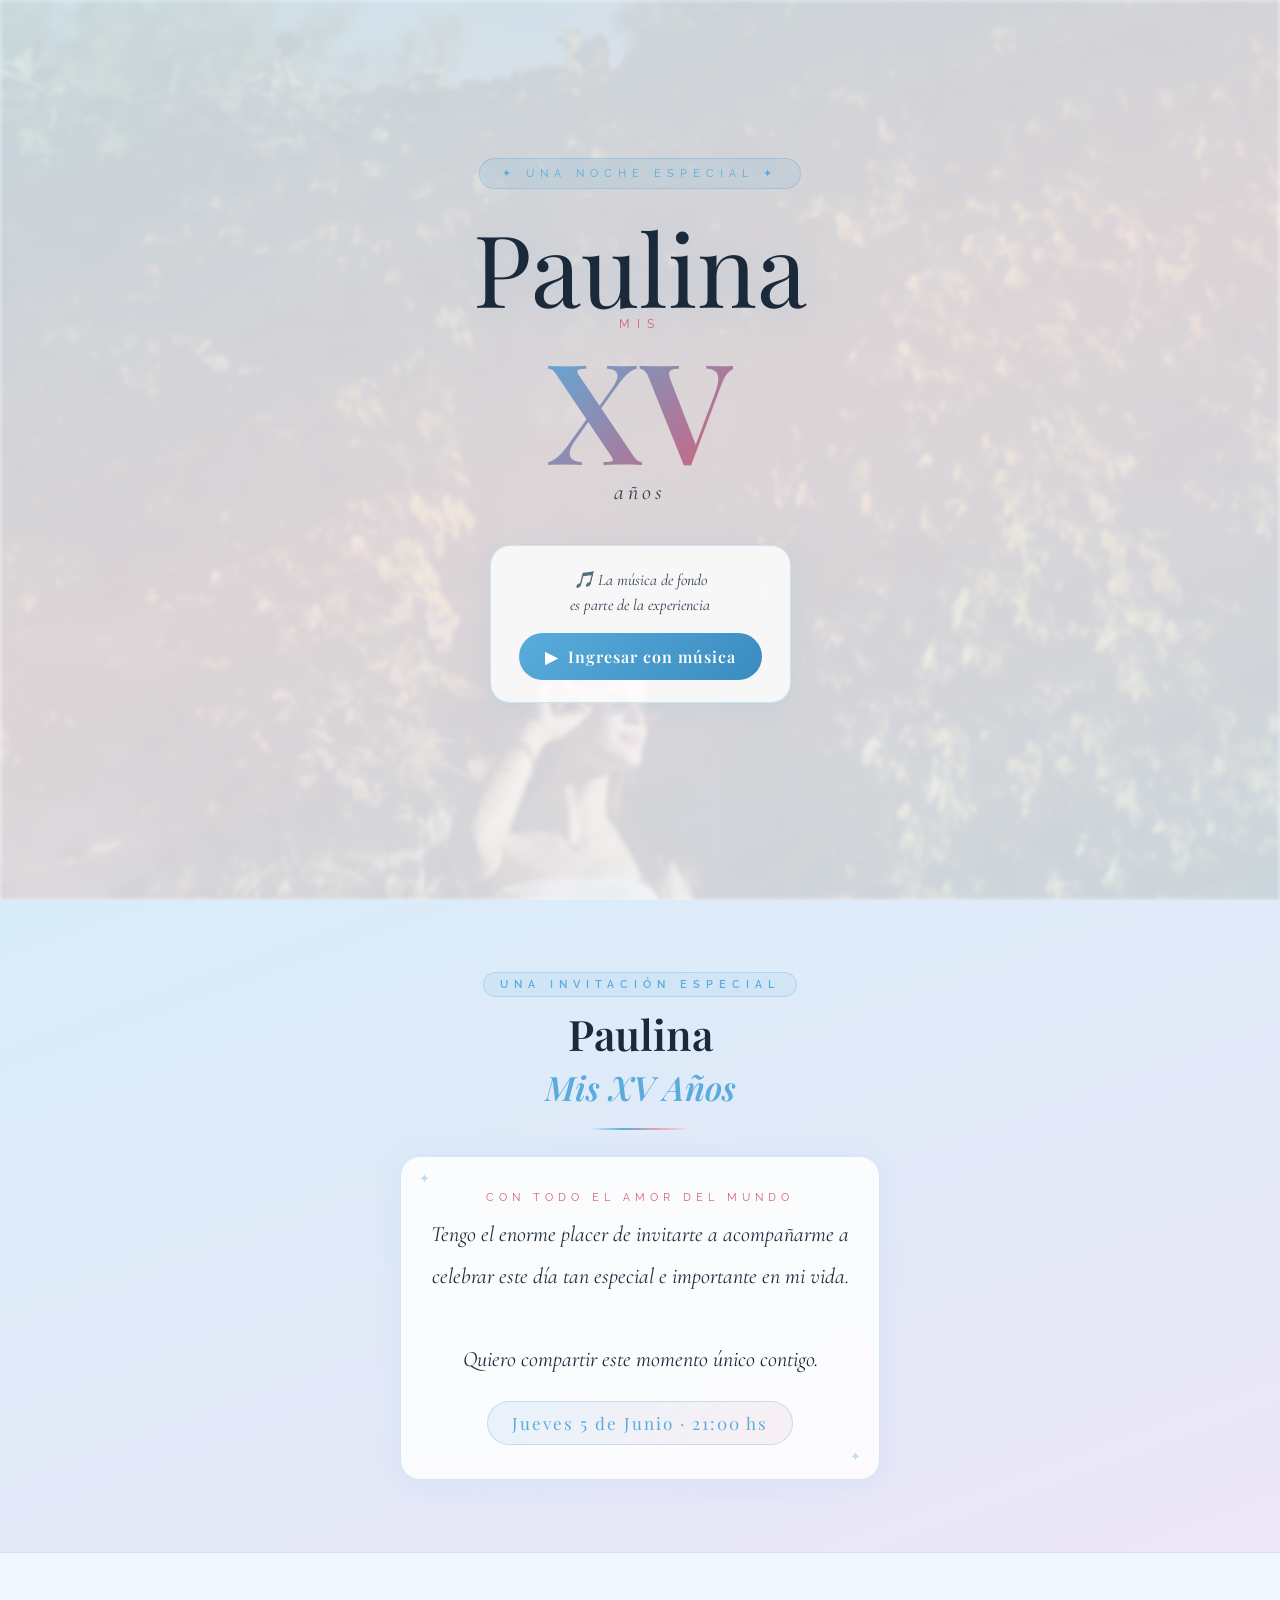
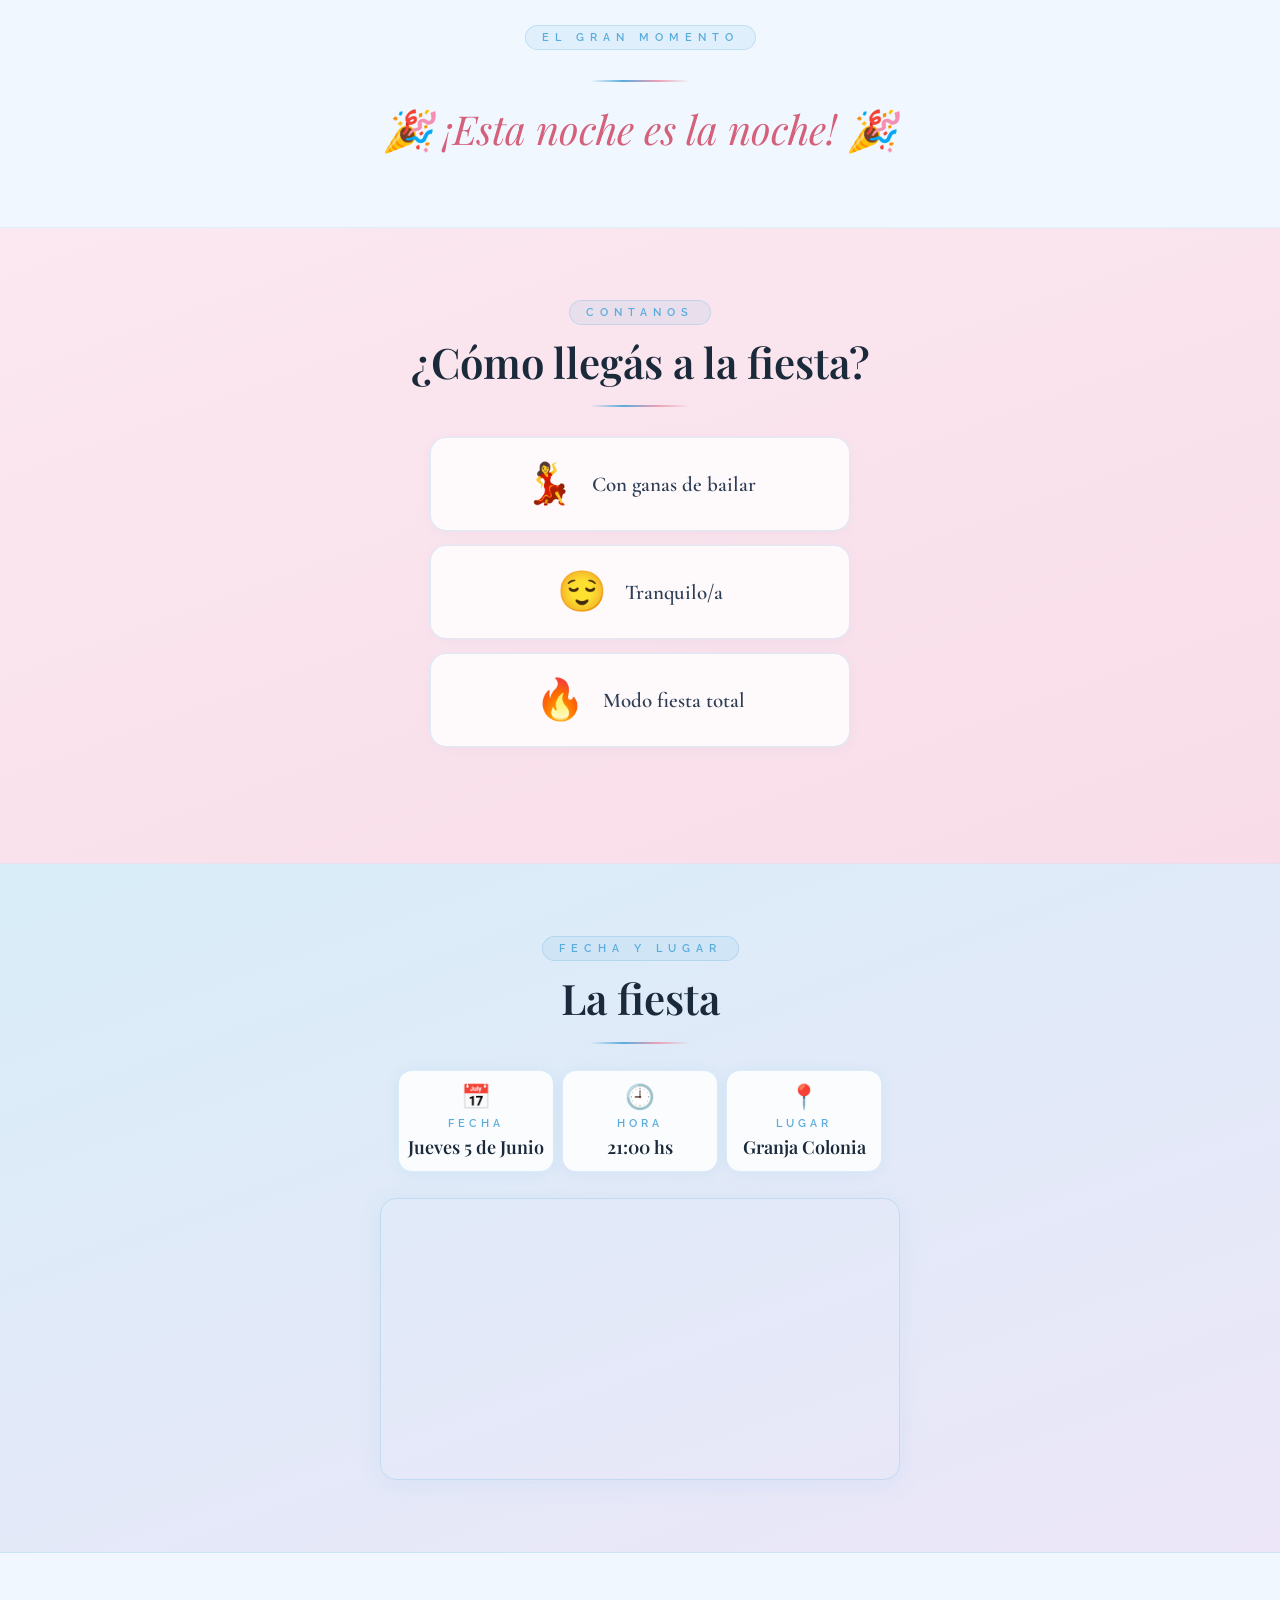
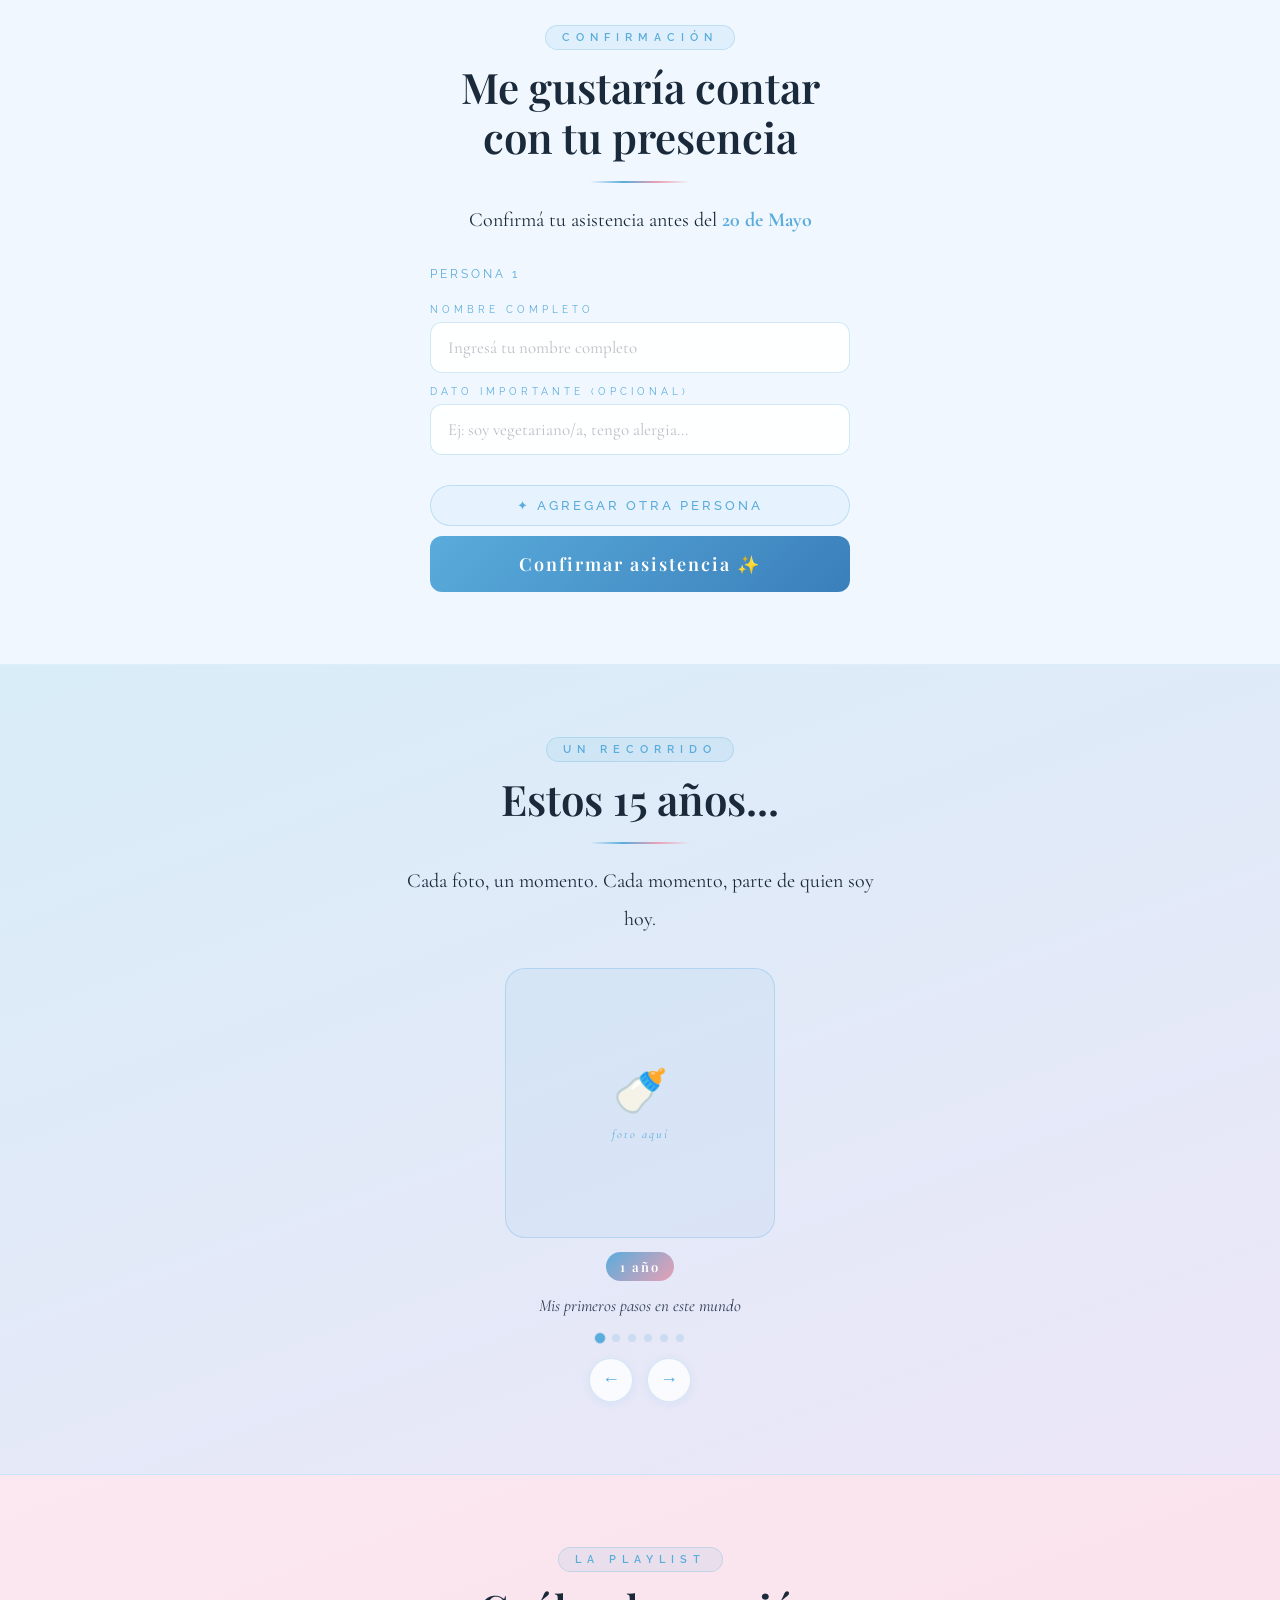
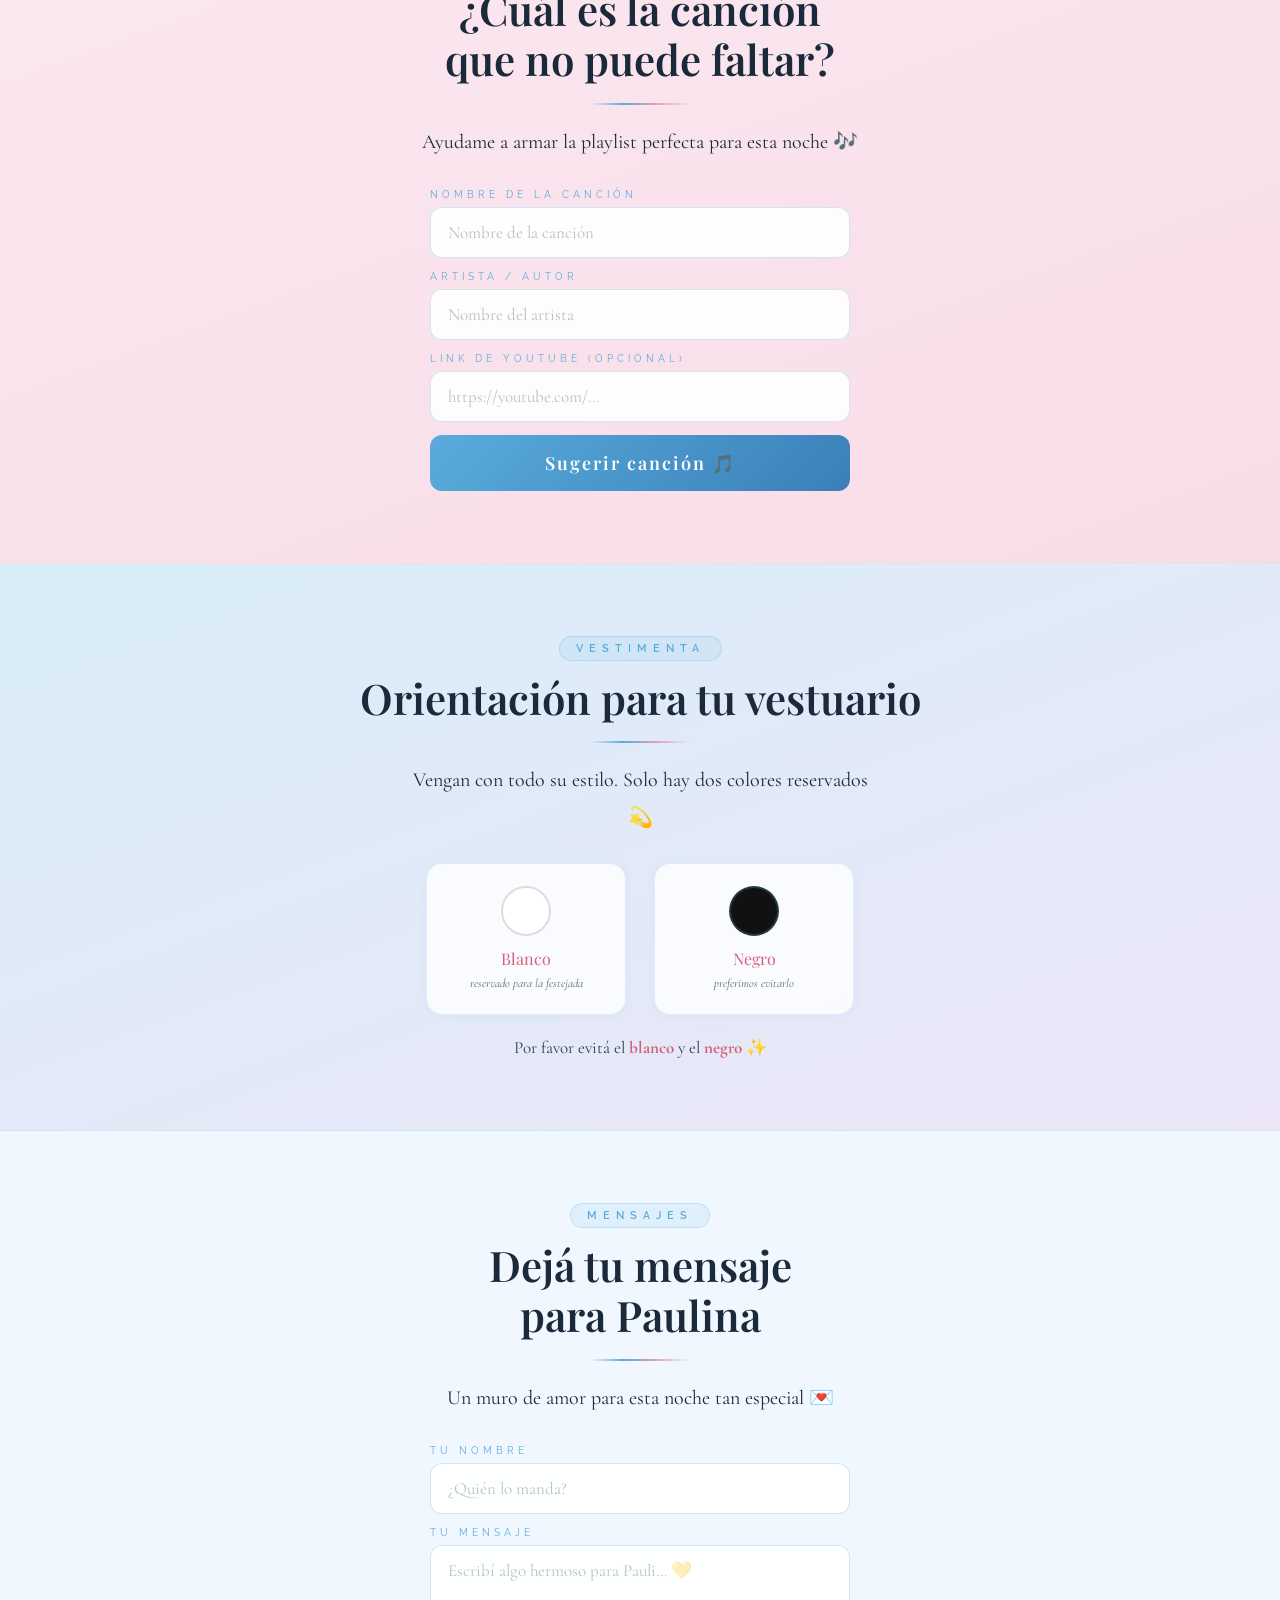
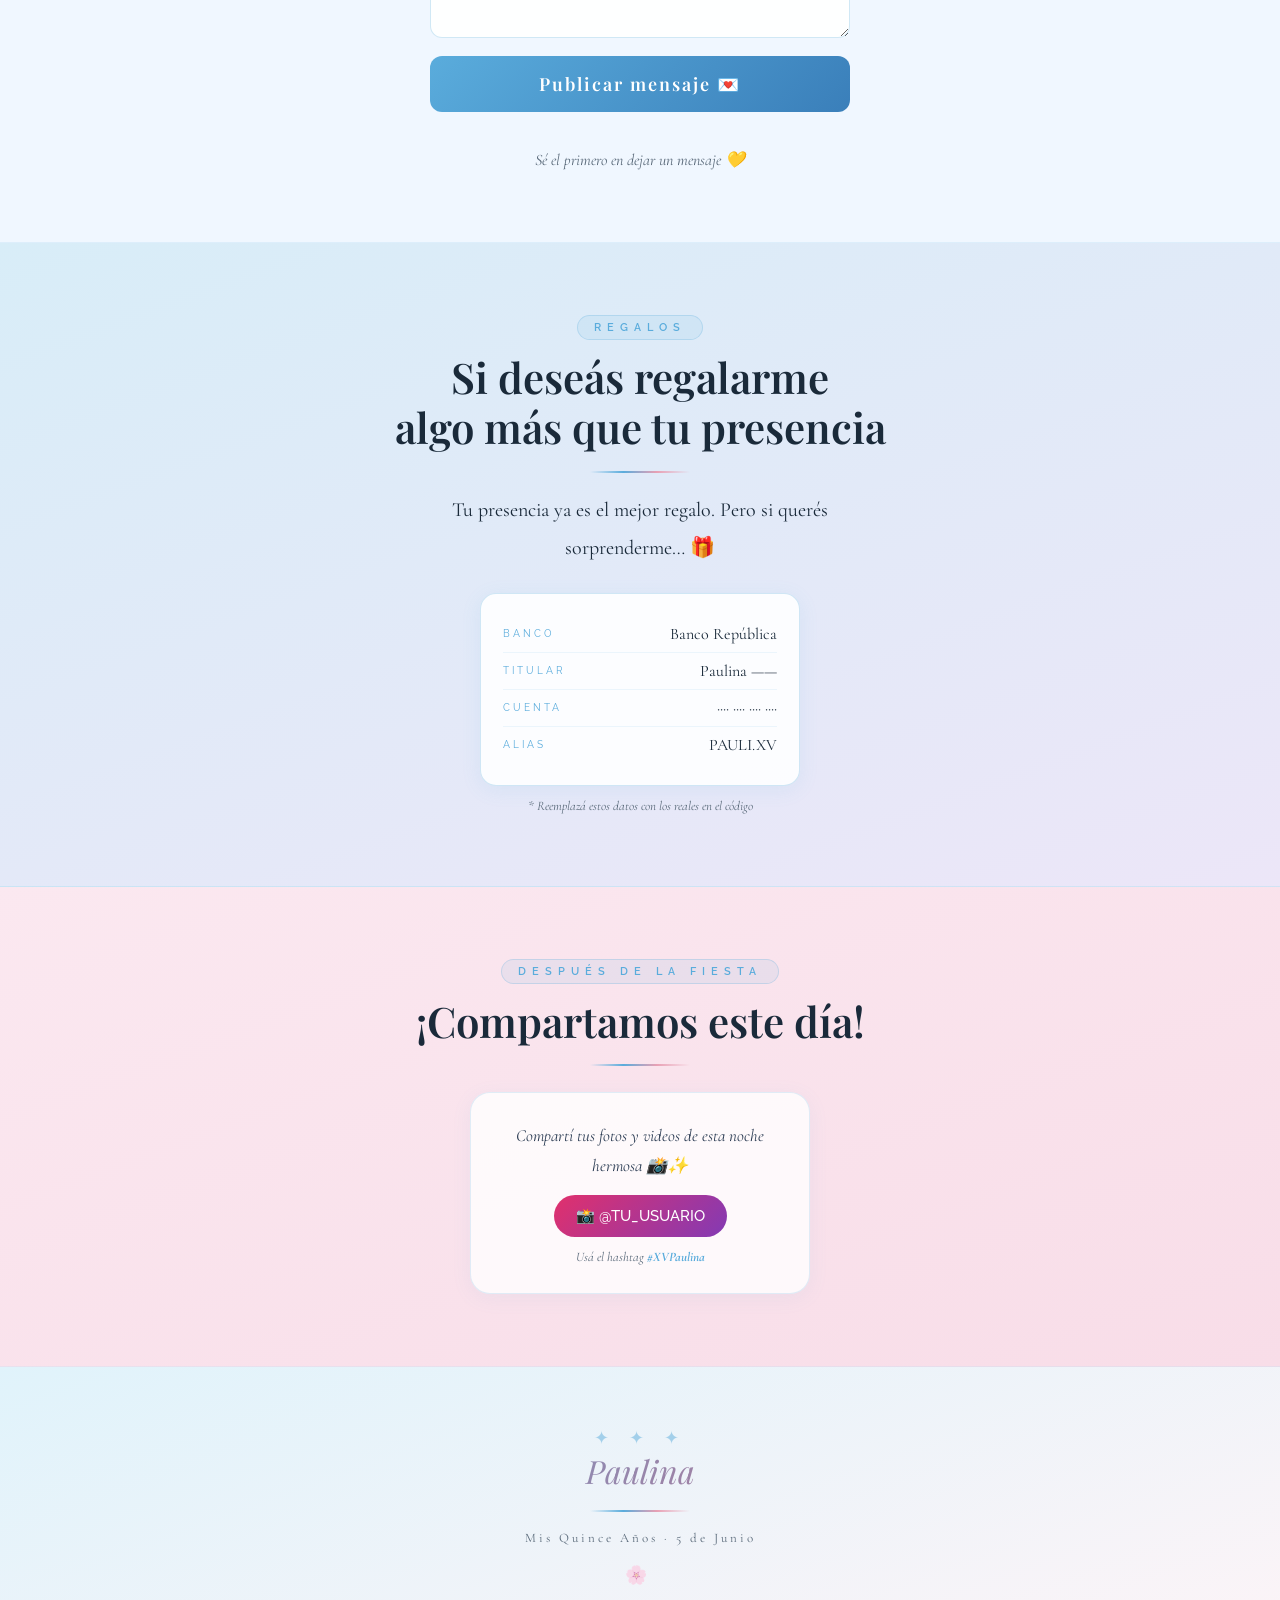
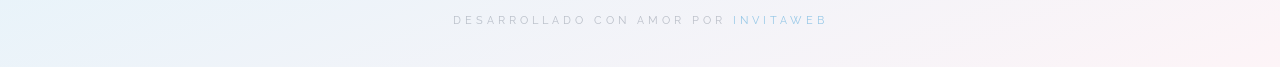
==== commit 78f3578f: "Update index.html" ====
--- a/index.html
+++ b/index.html
@@ -1,285 +1,613 @@
 <!DOCTYPE html>
+
 <html lang="es">
 <head>
 <meta charset="utf-8"/>
 <meta content="width=device-width, initial-scale=1.0" name="viewport"/>
-<title>Paulina · Mis XV</title>
-<link href="https://fonts.googleapis.com/css2?family=Playfair+Display:ital,wght@0,400;0,600;1,400;1,600&family=Cormorant+Garamond:ital,wght@0,300;0,400;1,400&family=Raleway:wght@300;400;500&family=Dancing+Script:wght@600;700&display=swap" rel="stylesheet"/>
-<style>
-*,*::before,*::after{box-sizing:border-box;margin:0;padding:0;}
-html,body{height:100%;overflow:hidden;}
-:root{
-  --rose:#d4607a;--rose-light:#e8a0b4;
-  --sky:#5aacdc;
-  --text:#2a3a50;--text2:#4a5a70;
-  --seal:#d4849a;
-}
-body{
-  background:linear-gradient(160deg,#fbe8f0 0%,#e8f4fc 60%,#fdf4f7 100%);
-  font-family:'Cormorant Garamond',serif;
-  display:flex;flex-direction:column;align-items:center;
-  justify-content:center;min-height:100vh;
-  position:relative;overflow:hidden;
-}
-
-/* PÉTALOS */
-#petals{position:fixed;inset:0;pointer-events:none;z-index:1;}
-.petal{position:absolute;top:-20px;border-radius:60% 40% 55% 35%;animation:petalFall linear infinite;opacity:0;}
-@keyframes petalFall{
-  0%{transform:translateY(0) rotate(0deg) translateX(0);opacity:.65;}
-  50%{transform:translateY(50vh) rotate(200deg) translateX(18px);opacity:.45;}
-  100%{transform:translateY(108vh) rotate(380deg) translateX(-12px);opacity:0;}
-}
-
-/* HEADER */
-.header-area{
-  text-align:center;margin-bottom:28px;
-  opacity:0;animation:fadeUp .9s .2s forwards;
-  position:relative;z-index:10;
-}
-.header-date{font-family:'Raleway',sans-serif;font-size:12px;letter-spacing:6px;color:var(--rose);text-transform:uppercase;margin-bottom:6px;}
-.header-name{font-family:'Dancing Script',cursive;font-size:clamp(48px,12vw,76px);color:var(--text);line-height:1;}
-.header-subtitle{font-family:'Playfair Display',serif;font-size:clamp(16px,3.5vw,22px);color:var(--text2);letter-spacing:3px;margin-top:2px;}
-
-/* ESCENA — contenedor general del sobre + carta */
-.envelope-scene{
-  position:relative;
-  width:clamp(300px,85vw,460px);
-  opacity:0;animation:fadeUp .9s .55s forwards;
-  cursor:pointer;
-  z-index:10;
-}
-
-/* CARTA — z-index alto, sale POR ENCIMA del sobre */
-.letter{
-  position:absolute;
-  left:10%;width:80%;
-  /* empieza dentro del sobre: parte inferior, oculta */
-  bottom:10%;
-  z-index:30;              /* ← por encima del SVG */
-  background:linear-gradient(170deg,#fff 0%,#fdf4f7 100%);
-  border-radius:8px 8px 4px 4px;
-  padding:20px 16px 16px;
-  text-align:center;
-  box-shadow:0 -6px 28px rgba(212,96,122,.15),0 2px 8px rgba(0,0,0,.08);
-  border:1px solid rgba(212,96,122,.18);
-  opacity:0;
-  pointer-events:none;
-  transform:translateY(0) scale(.96);
-}
-.letter-inner-name{font-family:'Dancing Script',cursive;font-size:24px;color:var(--rose);display:block;margin-bottom:3px;}
-.letter-inner-text{font-family:'Raleway',sans-serif;font-size:10px;color:var(--text2);letter-spacing:3px;text-transform:uppercase;}
-
-/* SVG sobre — z-index MEDIO, encima del fondo pero debajo de la carta cuando sube */
-.envelope-svg-wrap{
-  position:relative;
-  z-index:20;
-  width:100%;
-}
-.envelope-svg{width:100%;display:block;filter:drop-shadow(0 16px 36px rgba(212,96,122,.2));}
-
-/* FLAP — se dobla hacia atrás al abrir */
-.flap{
-  transform-origin:50% 0%;
-  transform-box:fill-box;
-  transition:none;
-}
-
-/* SELLO — encima del SVG */
-.seal-wrap{
-  position:absolute;
-  left:50%;
-  /* lo posicionamos sobre el doblez del sobre: ~42% desde abajo del wrap */
-  bottom:38%;
-  transform:translateX(-50%);
-  z-index:25;
-}
-.seal-circle{
-  width:76px;height:76px;border-radius:50%;
-  background:radial-gradient(circle at 38% 35%,#e8a4b8,var(--seal) 55%,#b86880);
-  display:flex;align-items:center;justify-content:center;
-  box-shadow:0 4px 18px rgba(180,80,100,.3),inset 0 1px 3px rgba(255,255,255,.4);
-  position:relative;
-}
-.seal-icon{font-size:24px;position:relative;z-index:2;filter:drop-shadow(0 1px 2px rgba(0,0,0,.15));}
-
-/* ANIMACIONES */
-@keyframes flapOpen{
-  0%  {transform:rotateX(0deg);opacity:1;}
-  100%{transform:rotateX(-175deg);opacity:.85;}
-}
-@keyframes letterRise{
-  0%  {transform:translateY(0) scale(.96);opacity:0;}
-  30% {opacity:1;}
-  100%{transform:translateY(-95%) scale(1);opacity:1;}
-}
-@keyframes sealPop{
-  0%  {transform:translateX(-50%) scale(1);opacity:1;}
-  40% {transform:translateX(-50%) scale(1.15);opacity:.8;}
-  100%{transform:translateX(-50%) scale(0);opacity:0;}
-}
-@keyframes envelopeExit{
-  to{transform:scale(.88) translateY(18px);opacity:0;}
-}
-@keyframes fadeUp{from{opacity:0;transform:translateY(20px);}to{opacity:1;transform:translateY(0);}}
-
-/* Estados al abrir */
-.opening .flap        {animation:flapOpen  .55s .05s cubic-bezier(.4,0,.2,1) forwards;}
-.opening .seal-wrap   {animation:sealPop   .35s .0s  ease-in               forwards;}
-.opening .letter      {animation:letterRise .7s .4s  cubic-bezier(.2,.8,.3,1) forwards;}
-.done                 {animation:envelopeExit .5s .1s ease-in               forwards;}
-
-/* HOVER sello */
-.envelope-scene:not(.opening) .seal-wrap{transition:transform .2s;}
-.envelope-scene:hover:not(.opening) .seal-wrap{transform:translateX(-50%) scale(1.08);}
-
-/* HINT */
-.tap-hint{
-  margin-top:18px;text-align:center;
-  font-family:'Raleway',sans-serif;font-size:11px;letter-spacing:4px;
-  color:rgba(42,58,80,.38);text-transform:uppercase;
-  opacity:0;animation:fadeUp .9s 1.1s forwards;
-  position:relative;z-index:10;transition:opacity .3s;
-}
-
-/* FOOTER */
-.footer-text{
-  margin-top:22px;text-align:center;
-  font-family:'Playfair Display',serif;font-size:clamp(16px,3.5vw,21px);
-  font-style:italic;color:var(--text2);
-  opacity:0;animation:fadeUp .9s .85s forwards;
-  position:relative;z-index:10;
-}
-
-/* OVERLAY */
-#overlay{
-  position:fixed;inset:0;
-  background:linear-gradient(160deg,#fbe8f0,#e8f4fc);
-  opacity:0;pointer-events:none;z-index:100;
-  transition:opacity .65s ease;
-}
-#overlay.fade-in{opacity:1;pointer-events:all;}
-</style>
-</head>
+<title>Mis XV – Paulina</title>
+<meta content="Mis XV – Paulina 🌸" property="og:title"/>
+<meta content="¡Estás invitado/a a mis XV años! Jueves 5 de Junio · 21:00 hs · Granja Colonia" property="og:description"/>
+<link href="https://fonts.googleapis.com" rel="preconnect"/>
+<link href="https://fonts.googleapis.com/css2?family=Playfair+Display:ital,wght@0,400;0,600;1,400;1,600&amp;family=Cormorant+Garamond:ital,wght@0,300;0,400;0,500;1,300;1,400&amp;family=Raleway:wght@300;400;500&amp;display=swap" rel="stylesheet"/>
+
+<link href="styles.css" rel="stylesheet"/></head>
 <body>
 <div id="petals"></div>
-<div id="overlay"></div>
-
-<div class="header-area">
-  <p class="header-date">05 · 06 · 2025</p>
-  <h1 class="header-name">Paulina</h1>
-  <p class="header-subtitle">Mis XV</p>
-</div>
-
-<div class="envelope-scene" id="envelope" onclick="openEnvelope()">
-
-  <!-- 1. CARTA — en el DOM antes del SVG para que el z-index funcione bien -->
-  <div class="letter" id="letter">
-    <span class="letter-inner-name">Paulina</span>
-    <span class="letter-inner-text">Mis XV Años · 5 de Junio</span>
+<audio id="bg-audio" loop="">
+<source src="https://www.dropbox.com/scl/fi/ehjotuprtsx8vl22t01s5/Ed-Sheeran-Perfect.mp3?rlkey=2dh03h3hcytiv7m80mpddvq2r&amp;raw=1" type="audio/mpeg"/>
+</audio>
+<!-- ═══ HERO ═══ -->
+<section id="hero">
+<div id="hero-bg-photo"></div>
+<div class="hero-badge">✦ una noche especial ✦</div>
+<h1 class="hero-name">Paulina</h1>
+<p class="hero-pre">Mis</p>
+<div class="hero-xv">XV</div>
+<p class="hero-anos">años</p>
+<div class="music-btn-wrap">
+<div class="music-card">
+<p style="text-align:center;">🎵 La música de fondo<br/>es parte de la experiencia</p>
+<button class="btn-music" id="musicBtn" onclick="toggleMusic()">
+<span id="musicIcon">▶</span>
+<span id="musicLabel">Ingresar con música</span>
+</button>
+<div class="audio-playing" id="audioAnim">
+<div class="bar-anim" style="animation-delay:0s;height:5px;"></div>
+<div class="bar-anim" style="animation-delay:.12s;height:9px;"></div>
+<div class="bar-anim" style="animation-delay:.24s;height:13px;"></div>
+<div class="bar-anim" style="animation-delay:.12s;height:9px;"></div>
+<div class="bar-anim" style="animation-delay:0s;height:5px;"></div>
+<span style="margin-left:8px;">Perfect · Ed Sheeran</span>
+</div>
+</div>
+</div>
+</section>
+<!-- ═══ INVITACIÓN ═══ -->
+<section class="section s-dark" id="invitacion">
+<span class="sec-tag">una invitación especial</span>
+<h2 class="sec-title">Paulina<br/><em style="font-size:.8em;color:var(--sky);">Mis XV Años</em></h2>
+<div class="gold-line"></div>
+<div class="invite-card">
+<p class="invite-who">Con todo el amor del mundo</p>
+<p class="invite-text">Tengo el enorme placer de invitarte a acompañarme a celebrar este día tan especial e importante en mi vida.<br/><br/>Quiero compartir este momento único contigo.</p>
+<div class="invite-date">Jueves 5 de Junio · 21:00 hs</div>
+</div>
+</section>
+<!-- ═══ COUNTDOWN ═══ -->
+<section class="section" id="countdown-section">
+<span class="sec-tag">el gran momento</span>
+<h2 class="sec-title" id="countdownTitle">Faltan...</h2>
+<div class="gold-line"></div>
+<div class="countdown-grid" id="countdownGrid">
+<div class="count-box"><span class="count-num" id="cd-days">--</span><span class="count-label">Días</span></div>
+<div class="count-box"><span class="count-num" id="cd-hours">--</span><span class="count-label">Horas</span></div>
+<div class="count-box"><span class="count-num" id="cd-mins">--</span><span class="count-label">Min</span></div>
+<div class="count-box"><span class="count-num" id="cd-secs">--</span><span class="count-label">Seg</span></div>
+</div>
+<div id="event-arrived">🎉 ¡Esta noche es la noche! 🎉</div>
+</section>
+<!-- ═══ MOOD ═══ -->
+<section class="section s-rose">
+<span class="sec-tag">contanos</span>
+<h2 class="sec-title">¿Cómo llegás a la fiesta?</h2>
+<div class="gold-line"></div>
+<div class="mood-grid mood-grid-vertical">
+<button class="mood-btn mood-btn-centered" onclick="selectMood(this,'¡Así me gusta! ¡Con toda la energía! 💃')">
+<span class="mood-icon">💃</span><span class="mood-label">Con ganas de bailar</span>
+</button>
+<button class="mood-btn mood-btn-centered" onclick="selectMood(this,'Perfecto, también hay lugar para descansar 😌')">
+<span class="mood-icon">😌</span><span class="mood-label">Tranquilo/a</span>
+</button>
+<button class="mood-btn mood-btn-centered" onclick="selectMood(this,'¡¡MODO BESTIA ACTIVADO!! 🔥🎉')">
+<span class="mood-icon">🔥</span><span class="mood-label">Modo fiesta total</span>
+</button>
+</div>
+<p id="mood-response"></p>
+</section>
+<!-- ═══ LUGAR ═══ -->
+<section class="section s-dark">
+<span class="sec-tag">fecha y lugar</span>
+<h2 class="sec-title">La fiesta</h2>
+<div class="gold-line"></div>
+<div class="lugar-info">
+<div class="lugar-detail"><span class="ld-icon">📅</span><span class="ld-label">Fecha</span><span class="ld-val">Jueves 5 de Junio</span></div>
+<div class="lugar-detail"><span class="ld-icon">🕘</span><span class="ld-label">Hora</span><span class="ld-val">21:00 hs</span></div>
+<div class="lugar-detail"><span class="ld-icon">📍</span><span class="ld-label">Lugar</span><span class="ld-val">Granja Colonia</span></div>
+</div>
+<div class="map-wrap">
+<iframe allowfullscreen="" height="280" loading="lazy" referrerpolicy="no-referrer-when-downgrade" src="https://www.google.com/maps/embed?pb=!1m18!1m12!1m3!1d3290.685437477045!2d-57.740736999999996!3d-34.4347445!2m3!1f0!2f0!3f0!3m2!1i1024!2i768!4f13.1!3m3!1m2!1s0x95a30c7c1a34ffbd%3A0x6a4ad1bd16b728e4!2sGranja%20Colonia!5e0!3m2!1ses-419!2suy!4v1768006159809!5m2!1ses-419!2suy" style="border:0;display:block;" width="100%"></iframe>
+</div>
+</section>
+<!-- ═══ RSVP ═══ -->
+<section class="section">
+<span class="sec-tag">confirmación</span>
+<h2 class="sec-title">Me gustaría contar<br/>con tu presencia</h2>
+<div class="gold-line"></div>
+<p class="sec-body">Confirmá tu asistencia antes del <strong style="color:var(--sky)">20 de Mayo</strong></p>
+<div id="rsvp-wrap">
+<div id="rsvp-forms-container">
+<div class="rsvp-form rsvp-person-form" id="rsvp-form-0">
+<p class="rsvp-person-label">Persona 1</p>
+<div><label class="field-label">Nombre completo</label><input class="rsvp-input rsvp-name-input" placeholder="Ingresá tu nombre completo" type="text"/></div>
+<div><label class="field-label">Dato importante (opcional)</label><input class="rsvp-input rsvp-dato-input" placeholder="Ej: soy vegetariano/a, tengo alergia..." type="text"/></div>
+</div>
+</div>
+<div style="max-width:420px;margin:12px auto 0;display:flex;gap:10px;flex-direction:column;">
+<button class="btn-add-person" id="btn-add-person" onclick="addRSVPPerson()">✦ Agregar otra persona</button>
+<div style="position:relative;">
+  <div class="party-burst" id="party-burst"></div>
+  <button class="btn-gold" id="rsvp-btn" onclick="submitRSVP()">Confirmar asistencia ✨</button>
+</div>
+<p class="sheet-loading" id="rsvp-loading">Enviando...</p>
+</div>
+</div>
+<div class="success-box" id="rsvp-success" style="position:relative;overflow:visible;">
+  <span class="success-icon">🌸</span>
+  <p class="success-msg" id="rsvp-thanks-msg"></p>
+  <button class="btn-add-more" onclick="showAddMore()">¿Olvidaste a alguien? Agregar más →</button>
+</div>
+<div id="rsvp-add-more" style="display:none;max-width:420px;margin:20px auto 0;">
+  <div id="rsvp-extra-container"></div>
+  <div style="display:flex;gap:10px;flex-direction:column;margin-top:10px;">
+    <button class="btn-add-person" onclick="addExtraPerson()">✦ Agregar otra persona</button>
+    <button class="btn-gold" id="rsvp-extra-btn" onclick="submitExtra()">Confirmar ✨</button>
+    <p class="sheet-loading" id="rsvp-extra-loading">Enviando...</p>
   </div>
-
-  <!-- 2. SELLO — encima del SVG -->
-  <div class="seal-wrap" id="seal-wrap">
-    <div class="seal-circle">
-      <svg viewBox="0 0 76 76" style="position:absolute;inset:0;width:100%;height:100%;">
-        <defs>
-          <path id="cp" d="M38,38 m-27,0 a27,27 0 1,1 54,0 a27,27 0 1,1 -54,0"/>
-        </defs>
-        <text font-family="Raleway,sans-serif" font-size="6" fill="rgba(42,30,36,0.6)" letter-spacing="1.4">
-          <textPath href="#cp" startOffset="3%">Haz clic aquí · para ver la invitación ·</textPath>
-        </text>
-      </svg>
-      <span class="seal-icon">🌿</span>
-    </div>
+</div>
+</section>
+<!-- ═══ SLIDESHOW ═══ -->
+<section class="section s-dark" id="slideshow-section">
+<span class="sec-tag">un recorrido</span>
+<h2 class="sec-title">Estos 15 años...</h2>
+<div class="gold-line"></div>
+<p class="sec-body">Cada foto, un momento. Cada momento, parte de quien soy hoy.</p>
+<div class="slides-wrap">
+<div class="slide active">
+<div class="slide-photo"><div class="slide-photo-placeholder">🍼<span>foto aquí</span></div></div>
+<div class="slide-year-tag">1 año</div><p class="slide-caption">Mis primeros pasos en este mundo</p>
+</div>
+<div class="slide">
+<div class="slide-photo"><div class="slide-photo-placeholder">🎠<span>foto aquí</span></div></div>
+<div class="slide-year-tag">4 años</div><p class="slide-caption">La infancia más feliz</p>
+</div>
+<div class="slide">
+<div class="slide-photo"><div class="slide-photo-placeholder">🎒<span>foto aquí</span></div></div>
+<div class="slide-year-tag">7 años</div><p class="slide-caption">Empezando la escuela con todo</p>
+</div>
+<div class="slide">
+<div class="slide-photo"><div class="slide-photo-placeholder">⭐<span>foto aquí</span></div></div>
+<div class="slide-year-tag">10 años</div><p class="slide-caption">Creciendo y brillando</p>
+</div>
+<div class="slide">
+<div class="slide-photo"><div class="slide-photo-placeholder">💫<span>foto aquí</span></div></div>
+<div class="slide-year-tag">13 años</div><p class="slide-caption">Encontrando mi camino</p>
+</div>
+<div class="slide">
+<div class="slide-photo" style="background:rgba(212,170,90,.15);border-color:var(--gold);display:flex;align-items:center;justify-content:center;">
+<span style="font-family:'Playfair Display',serif;font-size:52px;color:var(--gold);">XV</span>
+</div>
+<div class="slide-year-tag" style="background:var(--rose);color:#fff;">¡Hoy! ✨</div>
+<p class="slide-caption">La noche más especial de mi vida</p>
+</div>
+</div>
+<div class="slide-dots" id="slideDots"></div>
+<div class="slide-nav">
+<button onclick="changeSlide(-1)">←</button>
+<button onclick="changeSlide(1)">→</button>
+</div>
+</section>
+<!-- ═══ CANCIÓN ═══ -->
+<section class="section s-rose">
+<span class="sec-tag">la playlist</span>
+<h2 class="sec-title">¿Cuál es la canción<br/>que no puede faltar?</h2>
+<div class="gold-line"></div>
+<p class="sec-body">Ayudame a armar la playlist perfecta para esta noche 🎶</p>
+<div id="cancion-wrap">
+<div class="cancion-form">
+<div><label class="field-label">Nombre de la canción</label><input class="rsvp-input" id="song-name" placeholder="Nombre de la canción" type="text"/></div>
+<div><label class="field-label">Artista / Autor</label><input class="rsvp-input" id="song-artist" placeholder="Nombre del artista" type="text"/></div>
+<div><label class="field-label">Link de YouTube (opcional)</label><input class="rsvp-input" id="song-yt" placeholder="https://youtube.com/..." type="url"/></div>
+<button class="btn-gold" id="song-btn" onclick="submitSong()">Sugerir canción 🎵</button>
+<p class="sheet-loading" id="song-loading">Enviando...</p>
+</div>
+</div>
+<div class="success-box" id="song-success">
+  <div class="music-burst" id="music-burst"></div>
+  <div class="song-success-content">
+    <div class="vinyl-spin">🎵</div>
+    <p class="song-success-headline">¡Ya suena en la lista!</p>
+    <p class="success-msg">Tu canción está en la playlist. ¡Esta noche va a sonar con todo! 🔥</p>
   </div>
-
-  <!-- 3. SVG SOBRE — va encima de la carta inicialmente -->
-  <div class="envelope-svg-wrap">
-    <svg class="envelope-svg" viewBox="0 0 460 300" xmlns="http://www.w3.org/2000/svg">
-      <defs>
-        <linearGradient id="envG" x1="0" y1="0" x2="0" y2="1">
-          <stop offset="0%" stop-color="#f9eeea"/>
-          <stop offset="100%" stop-color="#f0ddd2"/>
-        </linearGradient>
-        <linearGradient id="flapG" x1="0" y1="0" x2="0" y2="1">
-          <stop offset="0%" stop-color="#f2e0d8"/>
-          <stop offset="100%" stop-color="#e8d0c4"/>
-        </linearGradient>
-        <filter id="sh" x="-10%" y="-10%" width="120%" height="130%">
-          <feDropShadow dx="0" dy="10" stdDeviation="14" flood-color="rgba(212,96,122,0.14)"/>
-        </filter>
-      </defs>
-
-      <!-- Cuerpo -->
-      <rect x="12" y="72" width="436" height="218" rx="14" fill="url(#envG)" filter="url(#sh)"/>
-
-      <!-- Triángulos interiores de doblez -->
-      <polygon points="12,72  230,198  12,290"  fill="#ecddd6" opacity=".55"/>
-      <polygon points="448,72 230,198 448,290"  fill="#ecddd6" opacity=".55"/>
-      <polygon points="12,290 230,188 448,290"  fill="#e4d0c6" opacity=".65"/>
-
-      <!-- Líneas de doblez -->
-      <line x1="12"  y1="72"  x2="230" y2="198" stroke="rgba(200,145,125,.22)" stroke-width="1"/>
-      <line x1="448" y1="72"  x2="230" y2="198" stroke="rgba(200,145,125,.22)" stroke-width="1"/>
-
-      <!-- FLAP — grupo animable con transform-box -->
-      <g class="flap" style="transform-origin:230px 72px;">
-        <polygon points="12,74 230,192 448,74" fill="url(#flapG)"/>
-        <line x1="12" y1="74" x2="448" y2="74" stroke="rgba(200,145,125,.18)" stroke-width="1"/>
-      </g>
-
-      <!-- Borde exterior -->
-      <rect x="12" y="72" width="436" height="218" rx="14" fill="none" stroke="rgba(212,150,130,.18)" stroke-width="1.5"/>
-
-      <!-- "Mis XV" manuscrita, centrada en la mitad inferior del sobre -->
-      <text x="230" y="242" text-anchor="middle"
-        font-family="'Dancing Script',cursive" font-size="32"
-        fill="rgba(42,58,80,.38)" transform="rotate(-2,230,242)">Mis XV</text>
-    </svg>
-  </div>
-
-</div>
-
-<p class="tap-hint" id="tap-hint">tocá el sobre para abrirlo ✦</p>
-<p class="footer-text">¡Guardamos un lugar para vos!</p>
-
+</div>
+</section>
+<!-- ═══ DRESS CODE ═══ -->
+<section class="section s-dark">
+<span class="sec-tag">vestimenta</span>
+<h2 class="sec-title">Orientación para tu vestuario</h2>
+<div class="gold-line"></div>
+<p class="sec-body">Vengan con todo su estilo. Solo hay dos colores reservados 💫</p>
+<div class="dress-grid" style="justify-content:center;gap:28px;">
+<div class="dress-card">
+  <div class="dress-swatch" style="background:#ffffff;border:2px solid #ddd;"></div>
+  <span class="dress-name" style="color:var(--rose);">Blanco</span>
+  <span class="dress-hint">reservado para la festejada</span>
+</div>
+<div class="dress-card">
+  <div class="dress-swatch" style="background:#111111;"></div>
+  <span class="dress-name" style="color:var(--rose);">Negro</span>
+  <span class="dress-hint">preferimos evitarlo</span>
+</div>
+</div>
+<p class="dress-avoid" style="margin-top:22px;font-size:17px;">Por favor evitá el <strong>blanco</strong> y el <strong>negro</strong> ✨</p>
+</section>
+<!-- ═══ MURO MENSAJES ═══ -->
+<section class="section">
+<span class="sec-tag">mensajes</span>
+<h2 class="sec-title">Dejá tu mensaje<br/>para Paulina</h2>
+<div class="gold-line"></div>
+<p class="sec-body" style="margin-bottom:26px;">Un muro de amor para esta noche tan especial 💌</p>
+<div class="wall-form">
+<div><label class="field-label">Tu nombre</label><input class="rsvp-input" id="msg-author" placeholder="¿Quién lo manda?" type="text"/></div>
+<div><label class="field-label">Tu mensaje</label><textarea class="rsvp-input" id="msg-text" placeholder="Escribí algo hermoso para Pauli... 💛" rows="3"></textarea></div>
+<button class="btn-gold" id="msg-btn" onclick="submitMessage()">Publicar mensaje 💌</button>
+<p class="sheet-loading" id="msg-loading">Enviando...</p>
+</div>
+<div class="messages-grid" id="messages-grid"></div>
+<p id="no-msgs" style="font-style:italic;color:var(--text3);margin-top:14px;font-size:16px;">Sé el primero en dejar un mensaje 💛</p>
+<div id="load-more-wrap" style="display:none;margin-top:18px;">
+<button class="btn-load-more" id="load-more-btn" onclick="showMoreMessages()">Ver más mensajes 💌</button>
+</div>
+</section>
+<!-- ═══ REGALOS ═══ -->
+<section class="section s-dark">
+<span class="sec-tag">regalos</span>
+<h2 class="sec-title">Si deseás regalarme<br/>algo más que tu presencia</h2>
+<div class="gold-line"></div>
+<p class="sec-body">Tu presencia ya es el mejor regalo. Pero si querés sorprenderme… 🎁</p>
+<div class="cuenta-card" style="margin-top:26px;">
+<div class="cuenta-row"><span class="cuenta-key">Banco</span><span class="cuenta-val">Banco República</span></div>
+<div class="cuenta-row"><span class="cuenta-key">Titular</span><span class="cuenta-val">Paulina ——</span></div>
+<div class="cuenta-row"><span class="cuenta-key">Cuenta</span><span class="cuenta-val">···· ···· ···· ····</span></div>
+<div class="cuenta-row"><span class="cuenta-key">Alias</span><span class="cuenta-val">PAULI.XV</span></div>
+</div>
+<p style="margin-top:12px;font-style:italic;font-size:13px;color:var(--text3);">* Reemplazá estos datos con los reales en el código</p>
+</section>
+<!-- ═══ COMPARTIR ═══ -->
+<section class="section s-rose">
+<span class="sec-tag">después de la fiesta</span>
+<h2 class="sec-title">¡Compartamos este día!</h2>
+<div class="gold-line"></div>
+<div class="compartir-card">
+<p style="font-size:17px;line-height:1.75;color:var(--text2);font-style:italic;">Compartí tus fotos y videos de esta noche hermosa 📸✨</p>
+<a class="ig-link" href="https://instagram.com/TU_USUARIO" target="_blank">📸 @TU_USUARIO</a>
+<p style="margin-top:12px;font-size:13px;color:var(--text3);font-style:italic;">Usá el hashtag <strong style="color:var(--sky)">#XVPaulina</strong></p>
+</div>
+</section>
+<!-- ═══ FOOTER ═══ -->
+<footer>
+<div class="ornament">✦ ✦ ✦</div>
+<p class="footer-name">Paulina</p>
+<div class="gold-line"></div>
+<p class="footer-sub">Mis Quince Años · 5 de Junio</p>
+<div class="ornament" style="margin-top:18px;">🌸</div>
+<p class="footer-dev">Desarrollado con amor por <a href="https://www.instagram.com/invitaweb.uy/" target="_blank">InvitaWeb</a></p>
+</footer>
 <script>
+const RSVP_URL   = 'https://script.google.com/macros/s/AKfycby2bw_PEi1w4SXfk_TTuOe9Qt4-QoPeKziPu39IPRhcY4eWBf8t-KB4WMZ339tUosrSmA/exec';
+const SONG_URL   = 'https://script.google.com/macros/s/AKfycbwihVxnTMyxjVmnY-t0No33_3AevM8NCIVOHHYjIyl0JQ2nB4KIGzhMf7et7EvwhIkz/exec';
+const WALL_URL   = 'https://script.google.com/macros/s/AKfycbxCaXE3C5wKMLF_wX_gRmzpaJHUsHrGMh-nxW_STA-od3k9UpepJ0_OFmLWIS_dCV-lzw/exec';
+
 /* PÉTALOS */
 (function(){
   const c=document.getElementById('petals');
-  const cols=['#a8d8f0','#e8a0b4','#5aacdc','#f0c8d8','#90ccee','#d4607a','#f5d0dc'];
-  for(let i=0;i<28;i++){
+  const cols=['#a8d8f0','#e8a0b4','#5aacdc','#f0c8d8','#90ccee','#d4607a','#b8e0f4'];
+  for(let i=0;i<30;i++){
     const p=document.createElement('div'); p.className='petal';
-    const s=6+Math.random()*9;
-    p.style.cssText=[
-      'left:'+(Math.random()*100)+'vw',
-      'width:'+s+'px','height:'+(s*1.4)+'px',
+    const s=7+Math.random()*10;
+    p.style.cssText=['left:'+(Math.random()*100)+'vw','width:'+s+'px','height:'+(s*1.4)+'px',
       'background:'+cols[Math.floor(Math.random()*cols.length)],
-      'animation-duration:'+(5+Math.random()*7)+'s',
-      'animation-delay:'+(-Math.random()*8)+'s',
+      'animation-duration:'+(4+Math.random()*7)+'s',
+      'animation-delay:'+(Math.random()*10)+'s',
       'border-radius:'+(48+Math.random()*20)+'% '+(38+Math.random()*20)+'% '+(52+Math.random()*18)+'% '+(34+Math.random()*18)+'%'
     ].join(';');
     c.appendChild(p);
   }
 })();
 
-/* ABRIR SOBRE */
-let opened=false;
-function openEnvelope(){
-  if(opened) return;
-  opened=true;
-  document.getElementById('tap-hint').style.opacity='0';
-  const env=document.getElementById('envelope');
-  env.classList.add('opening');
-
-  // Cuando la carta termina de subir → hacer el sobre desaparecer y navegar
-  setTimeout(()=>{
-    env.classList.add('done');
-    document.getElementById('overlay').classList.add('fade-in');
-    setTimeout(()=>{ window.location.href='invitacion.html'; },680);
-  },1150);
+/* SPARKLES */
+(function(){
+  const h=document.getElementById('hero');
+  for(let i=0;i<18;i++){
+    const s=document.createElement('div'); s.className='hero-sparkle';
+    s.style.cssText=['left:'+(10+Math.random()*80)+'%','top:'+(10+Math.random()*80)+'%',
+      'width:'+(1+Math.random()*2.5)+'px','height:'+(1+Math.random()*2.5)+'px',
+      'animation-duration:'+(2+Math.random()*4)+'s','animation-delay:'+(Math.random()*4)+'s'
+    ].join(';');
+    h.appendChild(s);
+  }
+})();
+
+/* MÚSICA */
+let playing=false;
+function toggleMusic(){
+  const a=document.getElementById('bg-audio');
+  const icon=document.getElementById('musicIcon');
+  const lbl=document.getElementById('musicLabel');
+  const anim=document.getElementById('audioAnim');
+  const floatBtn=document.getElementById('music-float');
+  const pauseSvg=document.getElementById('float-pause-svg');
+  const playSvg=document.getElementById('float-play-svg');
+  if(!playing){
+    a.play().catch(()=>{});
+    icon.textContent='⏸'; lbl.textContent='Pausar música';
+    anim.classList.add('show');
+    floatBtn.style.display='flex';
+    if(pauseSvg){pauseSvg.style.display='block'; playSvg.style.display='none';}
+    playing=true;
+  }else{
+    a.pause();
+    icon.textContent='▶'; lbl.textContent='Reanudar música';
+    anim.classList.remove('show');
+    floatBtn.style.display='flex';
+    if(pauseSvg){pauseSvg.style.display='none'; playSvg.style.display='block';}
+    playing=false;
+  }
+}
+
+/* COUNTDOWN */
+(function(){
+  const target=new Date('2026-06-05T21:00:00');
+  const grid=document.getElementById('countdownGrid');
+  const arrived=document.getElementById('event-arrived');
+  const title=document.getElementById('countdownTitle');
+  function tick(){
+    const diff=target-Date.now();
+    if(diff<=0){grid.style.display='none';arrived.style.display='block';title.style.display='none';return;}
+    document.getElementById('cd-days').textContent=Math.floor(diff/86400000);
+    document.getElementById('cd-hours').textContent=Math.floor((diff%86400000)/3600000);
+    document.getElementById('cd-mins').textContent=Math.floor((diff%3600000)/60000);
+    document.getElementById('cd-secs').textContent=Math.floor((diff%60000)/1000);
+  }
+  tick(); setInterval(tick,1000);
+})();
+
+/* MOOD */
+function selectMood(btn,msg){
+  document.querySelectorAll('.mood-btn').forEach(b=>b.classList.remove('selected'));
+  btn.classList.add('selected');
+  const r=document.getElementById('mood-response');
+  r.style.opacity=0;
+  setTimeout(()=>{r.textContent=msg;r.style.opacity=1;},200);
+}
+
+/* SLIDESHOW */
+(function(){
+  const slides=document.querySelectorAll('.slide');
+  const dotsEl=document.getElementById('slideDots');
+  let current=0, timer;
+  slides.forEach((_,i)=>{
+    const d=document.createElement('button'); d.className='sdot'+(i===0?' active':'');
+    d.onclick=()=>goTo(i); dotsEl.appendChild(d);
+  });
+  function goTo(n){
+    slides[current].classList.remove('active'); dotsEl.children[current].classList.remove('active');
+    current=(n+slides.length)%slides.length;
+    slides[current].classList.add('active'); dotsEl.children[current].classList.add('active');
+    resetTimer();
+  }
+  function resetTimer(){clearInterval(timer); timer=setInterval(()=>goTo(current+1),4000);}
+  resetTimer();
+  window.changeSlide=n=>goTo(current+n);
+})();
+
+/* UTIL FETCH A SHEETS */
+async function sendToSheet(url, data, btnId, loadingId){
+  const btn=document.getElementById(btnId);
+  const loading=document.getElementById(loadingId);
+  btn.disabled=true; loading.classList.add('show');
+  try{
+    // Sin Content-Type header: evita preflight CORS con Google Apps Script
+    await fetch(url,{method:'POST',body:JSON.stringify(data)});
+  }catch(e){console.warn('Sheet error',e);}
+  loading.classList.remove('show');
+}
+
+/* RSVP */
+let rsvpPersonCount = 1;
+function addRSVPPerson(){
+  const container = document.getElementById('rsvp-forms-container');
+  const idx = rsvpPersonCount;
+  const div = document.createElement('div');
+  div.className = 'rsvp-form rsvp-person-form';
+  div.id = 'rsvp-form-'+idx;
+  div.innerHTML = `
+    <p class="rsvp-person-label">Persona ${idx+1} <button onclick="removeRSVPPerson(${idx})" class="btn-remove-person">✕ quitar</button></p>
+    <div><label class="field-label">Nombre completo</label><input class="rsvp-input rsvp-name-input" placeholder="Nombre completo" type="text"/></div>
+    <div><label class="field-label">Dato importante (opcional)</label><input class="rsvp-input rsvp-dato-input" placeholder="Ej: soy vegetariano/a, tiene alergia..." type="text"/></div>
+  `;
+  container.appendChild(div);
+  rsvpPersonCount++;
+}
+function removeRSVPPerson(idx){
+  const el = document.getElementById('rsvp-form-'+idx);
+  if(el) el.remove();
+}
+async function submitRSVP(){
+  const forms = document.querySelectorAll('.rsvp-person-form');
+  const personas = [];
+  let allValid = true;
+  forms.forEach((form,i)=>{
+    const name = form.querySelector('.rsvp-name-input').value.trim();
+    const dato = form.querySelector('.rsvp-dato-input').value.trim();
+    if(!name){ allValid=false; form.querySelector('.rsvp-name-input').focus(); }
+    else personas.push({name,dato});
+  });
+  if(!allValid){ alert('Por favor ingresá el nombre de todas las personas.'); return; }
+  const btn=document.getElementById('rsvp-btn');
+  const loading=document.getElementById('rsvp-loading');
+  btn.disabled=true; loading.classList.add('show');
+  for(const p of personas){
+    await fetch(RSVP_URL,{method:'POST',body:JSON.stringify({nombre:p.name,extra:p.dato,timestamp:new Date().toLocaleString('es-UY')})}).catch(()=>{});
+  }
+  loading.classList.remove('show');
+  document.getElementById('rsvp-wrap').style.display='none';
+  const suc=document.getElementById('rsvp-success'); suc.style.display='block';
+  const nombres = personas.map(p=>p.name).join(', ');
+  document.getElementById('rsvp-thanks-msg').textContent='¡Gracias! Asistencia confirmada para: '+nombres+'. ¡Los esperamos con todo! 🌸';
+  setTimeout(launchConfetti, 100);
+  setTimeout(launchConfetti, 500);
+}
+
+/* CANCIÓN */
+async function submitSong(){
+  const name=document.getElementById('song-name').value.trim();
+  const artist=document.getElementById('song-artist').value.trim();
+  const yt=document.getElementById('song-yt').value.trim();
+  if(!name||!artist){alert('Por favor ingresá la canción y el artista.');return;}
+  await sendToSheet(SONG_URL,{nombre:name+' - '+artist,extra:yt,timestamp:new Date().toLocaleString('es-UY')},'song-btn','song-loading');
+  document.getElementById('cancion-wrap').style.display='none';
+  document.getElementById('song-success').style.display='block';
+  setTimeout(launchMusicNotes, 100);
+}
+
+/* MURO */
+const localMessages=[];
+
+// Cargar mensajes existentes desde Sheets al cargar la página
+(async function loadMessages(){
+  try{
+    const res = await fetch(WALL_URL);
+    const data = await res.json();
+    if(Array.isArray(data)){
+      data.forEach(row=>{
+        if(row.nombre && row.mensaje){
+          localMessages.push({author:row.nombre, text:row.mensaje, time:new Date(row.timestamp||Date.now())});
+        }
+      });
+      renderMessages();
+    }
+  }catch(e){ /* silencioso si falla */ }
+})();
+async function submitMessage(){
+  const author=document.getElementById('msg-author').value.trim();
+  const text=document.getElementById('msg-text').value.trim();
+  if(!author||!text){alert('Por favor completá tu nombre y mensaje.');return;}
+  await sendToSheet(WALL_URL,{nombre:author,mensaje:text,timestamp:new Date().toLocaleString('es-UY')},'msg-btn','msg-loading');
+  localMessages.push({author,text,time:new Date()});
+  document.getElementById('msg-author').value='';
+  document.getElementById('msg-text').value='';
+  document.getElementById('msg-btn').disabled=false;
+  renderMessages();
+}
+const MSG_PAGE = 5;
+let msgVisible = MSG_PAGE;
+function renderMessages(reset){
+  if(reset) msgVisible = MSG_PAGE;
+  const grid=document.getElementById('messages-grid');
+  const noMsg=document.getElementById('no-msgs');
+  const loadWrap=document.getElementById('load-more-wrap');
+  const sorted=[...localMessages].reverse();
+  if(sorted.length>0) noMsg.style.display='none';
+  grid.innerHTML='';
+  sorted.slice(0,msgVisible).forEach(m=>{
+    const d=document.createElement('div'); d.className='msg-card';
+    const t=m.time instanceof Date ? m.time : new Date(m.time);
+    const min=t.getMinutes().toString().padStart(2,'0');
+    d.innerHTML=`<p class="msg-author">${m.author}</p><p class="msg-text">"${m.text}"</p>`;
+    grid.appendChild(d);
+  });
+  if(loadWrap) loadWrap.style.display = (sorted.length > msgVisible) ? 'block' : 'none';
+}
+function showMoreMessages(){
+  msgVisible += MSG_PAGE;
+  renderMessages();
+}
+
+/* RSVP EXTRA */
+function showAddMore(){
+  document.getElementById('rsvp-add-more').style.display='block';
+  addExtraPerson();
+  document.getElementById('rsvp-success').querySelector('.btn-add-more').style.display='none';
+}
+let extraPersonCount=0;
+function addExtraPerson(){
+  const container=document.getElementById('rsvp-extra-container');
+  const idx=extraPersonCount++;
+  const div=document.createElement('div');
+  div.className='rsvp-form rsvp-person-form'; div.id='rsvp-extra-'+idx;
+  div.innerHTML=`
+    <p class="rsvp-person-label">Persona extra ${idx+1} <button onclick="document.getElementById('rsvp-extra-${idx}').remove()" class="btn-remove-person">✕ quitar</button></p>
+    <div><label class="field-label">Nombre completo</label><input class="rsvp-input rsvp-name-input" placeholder="Nombre completo" type="text"/></div>
+    <div><label class="field-label">Dato importante (opcional)</label><input class="rsvp-input rsvp-dato-input" placeholder="Ej: soy vegetariano/a..." type="text"/></div>
+  `;
+  container.appendChild(div);
+}
+async function submitExtra(){
+  const forms=document.querySelectorAll('#rsvp-extra-container .rsvp-person-form');
+  const personas=[];
+  let allValid=true;
+  forms.forEach(form=>{
+    const name=form.querySelector('.rsvp-name-input').value.trim();
+    const dato=form.querySelector('.rsvp-dato-input').value.trim();
+    if(!name){allValid=false;}else{personas.push({name,dato});}
+  });
+  if(!allValid){alert('Por favor ingresá el nombre.');return;}
+  const btn=document.getElementById('rsvp-extra-btn');
+  const loading=document.getElementById('rsvp-extra-loading');
+  btn.disabled=true; loading.classList.add('show');
+  for(const p of personas){
+    await fetch(RSVP_URL,{method:'POST',body:JSON.stringify({nombre:p.name,extra:p.dato,timestamp:new Date().toLocaleString('es-UY')})}).catch(()=>{});
+  }
+  loading.classList.remove('show');
+  document.getElementById('rsvp-add-more').style.display='none';
+  const nombres=personas.map(p=>p.name).join(', ');
+  const msg=document.getElementById('rsvp-thanks-msg');
+  msg.textContent+=' • También confirmado: '+nombres+' 🌸';
+}
+
+/* REGALOS */
+function showRegalo(btn){
+  document.getElementById('regalo-reveal').classList.add('show');
+  btn.style.display='none';
+}
+
+/* ═══ ANIMACIÓN RSVP: confetti ═══ */
+function launchConfetti(){
+  const burst=document.getElementById('party-burst');
+  if(!burst) return;
+  burst.innerHTML='';
+  const colors=['#5aacdc','#d4607a','#e8cc88','#a8d8f0','#f0c8d8','#7ecfa0','#ffd700'];
+  for(let i=0;i<40;i++){
+    const el=document.createElement('div');
+    el.className='confetti-piece';
+    const angle=Math.random()*360;
+    const dist=80+Math.random()*140;
+    const tx=Math.cos(angle*Math.PI/180)*dist+'px';
+    const ty=Math.sin(angle*Math.PI/180)*dist+'px';
+    const rot=(Math.random()-0.5)*720+'deg';
+    el.style.cssText=`background:${colors[i%colors.length]};--tx:${tx};--ty:${ty};--rot:${rot};animation-delay:${Math.random()*.3}s;border-radius:${Math.random()>0.5?'50%':'2px'};width:${6+Math.random()*8}px;height:${6+Math.random()*8}px;`;
+    burst.appendChild(el);
+  }
+}
+
+/* ═══ ANIMACIÓN CANCIÓN: notas ═══ */
+function launchMusicNotes(){
+  const burst=document.getElementById('music-burst');
+  if(!burst) return;
+  burst.innerHTML='';
+  const notes=['🎵','🎶','🎸','🎹','🎤','✨','🎼','💫'];
+  for(let i=0;i<18;i++){
+    const el=document.createElement('div');
+    el.className='music-note';
+    const angle=Math.random()*360;
+    const dist=70+Math.random()*160;
+    const tx=Math.cos(angle*Math.PI/180)*dist+'px';
+    const ty=Math.sin(angle*Math.PI/180)*dist+'px';
+    const rot=(Math.random()-0.5)*180+'deg';
+    el.style.cssText=`--tx:${tx};--ty:${ty};--rot:${rot};animation-delay:${Math.random()*.4}s;font-size:${18+Math.random()*18}px;`;
+    el.textContent=notes[Math.floor(Math.random()*notes.length)];
+    burst.appendChild(el);
+  }
 }
 </script>
+
+<!-- MUSIC FLOAT WIDGET -->
+<button id="music-float" onclick="toggleMusic()" title="Reproducir / Pausar música"
+  style="display:none;position:fixed;bottom:22px;right:22px;z-index:1000;
+  width:54px;height:54px;border-radius:50%;border:none;cursor:pointer;
+  background:linear-gradient(135deg,var(--sky),var(--rose));
+  box-shadow:0 4px 20px rgba(90,172,220,0.4);
+  align-items:center;justify-content:center;
+  transition:transform .2s,box-shadow .2s;padding:0;">
+  <!-- PAUSE icon (dos barras) -->
+  <svg id="float-pause-svg" xmlns="http://www.w3.org/2000/svg" width="22" height="22" viewBox="0 0 24 24" fill="white" style="display:block;">
+    <rect x="5" y="4" width="4" height="16" rx="1.5"/>
+    <rect x="15" y="4" width="4" height="16" rx="1.5"/>
+  </svg>
+  <!-- PLAY icon (triángulo) -->
+  <svg id="float-play-svg" xmlns="http://www.w3.org/2000/svg" width="22" height="22" viewBox="0 0 24 24" fill="white" style="display:none;margin-left:3px;">
+    <polygon points="5,3 19,12 5,21"/>
+  </svg>
+</button>
 </body>
 </html>
--- a/styles.css
+++ b/styles.css
@@ -0,0 +1,285 @@
+:root{
+  --rose:#d4607a; --rose-light:#e8a0b4; --rose-pale:#fce8ef;
+  --sky:#5aacdc; --sky-light:#a8d8f0; --sky-pale:#e0f3fb;
+  --gold:#c8903a; --gold-light:#e0b860;
+  --dark:#1a2a3a; --dark2:#22344a;
+  --cream:#ffffff; --cream2:rgba(255,255,255,0.88); --cream3:rgba(255,255,255,0.55);
+  --bg:#f0f7ff; --bg2:#fdf4f7; --bg3:#e8f4fc;
+  --text:#1a2a3a; --text2:#2e3e55; --text3:#5a6a7a;
+  --card-bg:rgba(255,255,255,0.72); --card-border:rgba(90,172,220,0.22);
+}
+*,*::before,*::after{box-sizing:border-box;margin:0;padding:0;}
+html{scroll-behavior:smooth;}
+body{background:var(--bg);font-family:'Cormorant Garamond',serif;color:var(--text);overflow-x:hidden;}
+::-webkit-scrollbar{width:4px;}
+::-webkit-scrollbar-track{background:var(--bg);}
+::-webkit-scrollbar-thumb{background:var(--sky);border-radius:2px;}
+
+/* PÉTALOS */
+#petals{position:fixed;inset:0;pointer-events:none;z-index:5;}
+.petal{position:absolute;top:-20px;border-radius:60% 40% 55% 35%;animation:petalFall linear infinite;opacity:0;}
+@keyframes petalFall{
+  0%{transform:translateY(0) rotate(0deg) translateX(0);opacity:.75;}
+  50%{transform:translateY(50vh) rotate(200deg) translateX(18px);opacity:.5;}
+  100%{transform:translateY(108vh) rotate(380deg) translateX(-12px);opacity:0;}
+}
+
+/* HERO */
+#hero{
+  min-height:100vh;display:flex;flex-direction:column;align-items:center;
+  justify-content:center;position:relative;overflow:hidden;padding:60px 24px;
+  background:linear-gradient(160deg,#e0f3fb 0%,#fdf4f7 50%,#e8f4fc 100%);
+}
+/* foto de fondo semitransparente */
+#hero-bg-photo{
+  position:absolute;inset:0;
+  background-image:url('img/image_0.jpeg');
+  background-size:cover;background-position:center top;
+  opacity:0.13;
+  filter:blur(2px) saturate(0.7);
+  z-index:0;
+}
+#hero > *:not(#hero-bg-photo){position:relative;z-index:1;}
+
+.hero-sparkle{position:absolute;border-radius:50%;animation:sparkle ease-in-out infinite;z-index:1;}
+@keyframes sparkle{0%,100%{opacity:0;transform:scale(0);}50%{opacity:.6;transform:scale(1);}}
+
+.hero-badge{
+  background:rgba(90,172,220,0.12);border:1px solid rgba(90,172,220,0.35);
+  border-radius:50px;padding:8px 22px;margin-bottom:28px;
+  font-family:'Raleway',sans-serif;font-size:11px;letter-spacing:6px;
+  color:var(--sky);text-transform:uppercase;
+  opacity:0;animation:fadeUp 1s .1s forwards;
+}
+.hero-pre{font-family:'Raleway',sans-serif;font-size:12px;letter-spacing:7px;color:var(--rose);text-transform:uppercase;margin-bottom:6px;opacity:0;animation:fadeUp 1s .2s forwards;}
+.hero-name{font-family:'Playfair Display',serif;font-size:clamp(56px,14vw,100px);font-weight:400;color:var(--text);line-height:1;text-shadow:0 2px 32px rgba(90,172,220,0.18);opacity:0;animation:fadeUp 1s .5s forwards;}
+.hero-xv{font-family:'Playfair Display',serif;font-size:clamp(76px,21vw,140px);font-weight:600;
+  background:linear-gradient(135deg,var(--sky) 0%,var(--rose) 100%);
+  -webkit-background-clip:text;-webkit-text-fill-color:transparent;background-clip:text;
+  line-height:1;text-shadow:none;opacity:0;animation:fadeUp 1s .8s forwards;}
+.hero-anos{font-style:italic;font-size:22px;color:var(--text2);letter-spacing:4px;margin-top:2px;opacity:0;animation:fadeUp 1s 1s forwards;}
+
+.music-btn-wrap{margin-top:40px;opacity:0;animation:fadeUp 1s 1.3s forwards;}
+.music-card{background:rgba(255,255,255,0.8);border:1px solid rgba(90,172,220,0.28);border-radius:20px;padding:22px 28px;max-width:320px;margin:0 auto;backdrop-filter:blur(8px);box-shadow:0 4px 24px rgba(90,172,220,0.1);}
+.music-card p{font-style:italic;font-size:16px;color:var(--text2);margin-bottom:14px;line-height:1.6;}
+.btn-music{display:inline-flex;align-items:center;gap:10px;background:linear-gradient(135deg,var(--sky) 0%,#3a8cc0 100%);border:none;border-radius:50px;color:#fff;padding:13px 26px;font-family:'Playfair Display',serif;font-size:16px;font-weight:600;cursor:pointer;transition:transform .2s,box-shadow .2s;letter-spacing:1px;}
+.btn-music:hover{transform:translateY(-2px);box-shadow:0 8px 24px rgba(90,172,220,0.4);}
+.audio-playing{display:none;align-items:center;justify-content:center;gap:4px;margin-top:12px;color:var(--sky);font-size:12px;letter-spacing:2px;font-family:'Raleway',sans-serif;}
+.audio-playing.show{display:flex;}
+.bar-anim{width:3px;border-radius:2px;background:var(--sky);animation:barB ease-in-out infinite;}
+@keyframes barB{0%,100%{height:4px;}50%{height:14px;}}
+@keyframes fadeUp{from{opacity:0;transform:translateY(22px);}to{opacity:1;transform:translateY(0);}}
+
+/* SECCIONES */
+.section{position:relative;z-index:2;padding:72px 24px;text-align:center;border-bottom:1px solid rgba(90,172,220,0.12);}
+.s-dark{background:linear-gradient(160deg,#d8edf8 0%,#ece6f8 100%);}
+.s-rose{background:linear-gradient(160deg,#fbe8f0 0%,#f8dde8 100%);}
+.sec-tag{display:block;font-family:'Raleway',sans-serif;font-size:11px;font-weight:600;color:var(--sky);letter-spacing:6px;text-transform:uppercase;margin-bottom:12px;background:rgba(90,172,220,0.1);display:inline-block;padding:5px 16px;border-radius:50px;border:1px solid rgba(90,172,220,0.25);}
+.sec-title{font-family:'Playfair Display',serif;font-size:clamp(28px,6.5vw,42px);font-weight:600;color:var(--dark);line-height:1.2;}
+.sec-body{font-size:clamp(17px,3.5vw,20px);line-height:1.9;color:var(--text);max-width:480px;margin:16px auto 0;}
+.gold-line{width:100px;height:2px;background:linear-gradient(90deg,transparent,var(--sky),var(--rose-light),transparent);margin:18px auto;}
+.ornament{color:rgba(90,172,220,0.5);font-size:18px;letter-spacing:8px;}
+
+/* INVITACIÓN */
+.invite-card{max-width:480px;margin:26px auto 0;background:rgba(255,255,255,0.85);border:1px solid rgba(90,172,220,0.25);border-radius:20px;padding:34px 28px;position:relative;box-shadow:0 4px 32px rgba(90,172,220,0.1);backdrop-filter:blur(6px);}
+.invite-card::before,.invite-card::after{content:'✦';position:absolute;color:var(--sky);opacity:.38;font-size:13px;}
+.invite-card::before{top:14px;left:18px;} .invite-card::after{bottom:14px;right:18px;}
+.invite-who{font-family:'Raleway',sans-serif;font-size:11px;letter-spacing:5px;color:var(--rose);text-transform:uppercase;margin-bottom:10px;}
+.invite-text{font-size:clamp(18px,3.8vw,22px);line-height:1.9;color:var(--text);font-style:italic;}
+.invite-date{display:inline-block;margin-top:20px;background:linear-gradient(135deg,rgba(90,172,220,0.12),rgba(212,96,122,0.08));border:1px solid rgba(90,172,220,0.3);border-radius:50px;padding:10px 24px;font-family:'Playfair Display',serif;font-size:17px;color:var(--sky);letter-spacing:2px;}
+
+/* COUNTDOWN */
+.countdown-grid{display:table;width:100%;max-width:360px;margin:30px auto 0;border-collapse:separate;border-spacing:6px 0;}
+.count-box{display:table-cell;width:25%;background:rgba(255,255,255,0.95);border:1px solid rgba(90,172,220,0.35);border-radius:14px;padding:12px 4px;box-shadow:0 4px 20px rgba(90,172,220,0.18);text-align:center;vertical-align:middle;}
+.count-num{font-family:'Playfair Display',serif;font-size:clamp(32px,7vw,48px);font-weight:600;
+  background:linear-gradient(135deg,var(--sky),var(--rose));
+  -webkit-background-clip:text;-webkit-text-fill-color:transparent;background-clip:text;
+  line-height:1;display:block;}
+.count-label{font-family:'Raleway',sans-serif;font-size:11px;font-weight:600;color:var(--text2);letter-spacing:3px;text-transform:uppercase;display:block;margin-top:5px;}
+#event-arrived{display:none;font-family:'Playfair Display',serif;font-size:clamp(26px,6vw,40px);font-style:italic;color:var(--rose);margin-top:20px;animation:fadeUp 1s forwards;}
+
+/* MOOD */
+.mood-grid{display:flex;justify-content:center;gap:14px;flex-wrap:wrap;margin-top:30px;}
+.mood-grid-vertical{flex-direction:column;align-items:stretch;max-width:420px;margin-left:auto;margin-right:auto;}
+.mood-btn{background:rgba(255,255,255,0.8);border:1px solid rgba(90,172,220,0.2);border-radius:16px;padding:22px 18px;min-width:110px;flex:1;max-width:155px;cursor:pointer;transition:all .25s;font-family:'Cormorant Garamond',serif;color:var(--text2);text-align:center;box-shadow:0 2px 12px rgba(90,172,220,0.06);}
+.mood-grid-vertical .mood-btn{max-width:100% !important;width:100%;display:flex;align-items:center;gap:18px;padding:22px 24px;text-align:left;flex:none;}
+.mood-grid-vertical .mood-icon{font-size:36px;flex-shrink:0;margin-bottom:0;}
+.mood-grid-vertical .mood-label{font-size:20px;font-weight:500;}
+.mood-btn-centered{justify-content:center !important;text-align:center !important;}
+.mood-btn-centered .mood-icon{font-size:40px;}
+.mood-btn-centered .mood-label{font-size:21px;font-weight:600;}
+.mood-btn:hover{background:rgba(90,172,220,0.08);border-color:rgba(90,172,220,0.48);transform:translateY(-3px);box-shadow:0 6px 20px rgba(90,172,220,0.15);}
+.mood-btn.selected{background:linear-gradient(135deg,rgba(90,172,220,0.12),rgba(212,96,122,0.08));border-color:var(--sky);color:var(--text);}
+.mood-icon{font-size:30px;display:block;margin-bottom:9px;}
+.mood-label{font-size:16px;display:block;}
+.mood-hint{font-size:12px;font-style:italic;color:var(--text3);display:block;margin-top:4px;}
+#mood-response{margin-top:18px;font-style:italic;font-size:18px;color:var(--rose);min-height:26px;transition:opacity .4s;}
+
+/* LUGAR / MAPA */
+.lugar-info{display:table;width:100%;max-width:500px;margin:26px auto;border-collapse:separate;border-spacing:8px 0;}
+.lugar-detail{display:table-cell;width:33.33%;text-align:center;background:rgba(255,255,255,0.85);border:1px solid rgba(90,172,220,0.22);border-radius:14px;padding:12px 4px;box-shadow:0 2px 14px rgba(90,172,220,0.1);vertical-align:middle;}
+.ld-icon{font-size:24px;display:block;margin-bottom:5px;}
+.ld-label{font-family:'Raleway',sans-serif;font-size:11px;font-weight:600;letter-spacing:4px;color:var(--sky);text-transform:uppercase;display:block;margin-bottom:5px;}
+.ld-val{font-size:clamp(13px,3.2vw,18px);font-weight:600;color:var(--dark);font-family:'Playfair Display',serif;}
+.map-wrap{max-width:520px;margin:0 auto;border-radius:16px;overflow:hidden;border:1px solid rgba(90,172,220,0.25);box-shadow:0 4px 24px rgba(90,172,220,0.1);}
+
+/* FORMS */
+.rsvp-form,.cancion-form,.wall-form{max-width:420px;margin:28px auto 0;display:flex;flex-direction:column;gap:13px;}
+.field-label{display:block;font-family:'Raleway',sans-serif;font-size:10px;letter-spacing:4px;color:var(--sky);text-transform:uppercase;margin-bottom:7px;text-align:left;}
+.rsvp-input{background:rgba(255,255,255,0.9);border:1px solid rgba(90,172,220,0.28);border-radius:12px;color:var(--text);padding:14px 17px;font-family:'Cormorant Garamond',serif;font-size:17px;width:100%;outline:none;transition:border-color .2s,background .2s,box-shadow .2s;-webkit-appearance:none;}
+.rsvp-input:focus{border-color:rgba(90,172,220,0.65);background:#fff;box-shadow:0 0 0 3px rgba(90,172,220,0.1);}
+.rsvp-input::placeholder{color:rgba(42,58,80,0.32);}
+textarea.rsvp-input{resize:vertical;min-height:80px;}
+.btn-gold{background:linear-gradient(135deg,var(--sky) 0%,#3a7fba 50%,var(--rose) 100%);background-size:200% 200%;border:none;border-radius:12px;color:#fff;padding:16px 28px;font-family:'Playfair Display',serif;font-size:18px;font-weight:600;cursor:pointer;letter-spacing:2px;transition:transform .2s,box-shadow .2s,background-position .4s;width:100%;}
+.btn-gold:hover{transform:translateY(-2px);box-shadow:0 8px 24px rgba(90,172,220,0.35);background-position:right center;}
+.btn-gold:disabled{opacity:.5;cursor:not-allowed;transform:none;}
+.success-box{display:none;padding:34px 20px;text-align:center;}
+.success-icon{font-size:50px;display:block;margin-bottom:14px;}
+.success-msg{font-style:italic;font-size:clamp(16px,4vw,20px);color:var(--text2);line-height:1.7;}
+
+/* SLIDESHOW */
+.slides-wrap{position:relative;max-width:340px;margin:30px auto 0;}
+.slide{display:none;flex-direction:column;align-items:center;gap:14px;animation:slideIn .6s ease forwards;}
+.slide.active{display:flex;}
+@keyframes slideIn{from{opacity:0;transform:scale(.97);}to{opacity:1;transform:scale(1);}}
+.slide-photo{width:clamp(200px,62vw,270px);height:clamp(200px,62vw,270px);border-radius:20px;border:1px solid rgba(90,172,220,0.3);overflow:hidden;background:rgba(90,172,220,0.08);}
+.slide-photo img{width:100%;height:100%;object-fit:cover;object-position:center top;border-radius:20px;}
+.slide-photo-placeholder{width:100%;height:100%;display:flex;flex-direction:column;align-items:center;justify-content:center;gap:8px;font-size:44px;}
+.slide-photo-placeholder span{font-size:12px;color:var(--sky);letter-spacing:2px;font-style:italic;}
+.slide-year-tag{background:linear-gradient(135deg,var(--sky),var(--rose-light));color:#fff;font-family:'Playfair Display',serif;font-size:13px;font-weight:600;letter-spacing:2px;padding:6px 14px;border-radius:50px;}
+.slide-caption{font-style:italic;font-size:17px;color:var(--text2);}
+.slide-dots{display:flex;justify-content:center;gap:8px;margin-top:18px;}
+.sdot{width:8px;height:8px;border-radius:50%;background:rgba(90,172,220,0.2);cursor:pointer;transition:all .3s;border:none;padding:0;}
+.sdot.active{background:var(--sky);transform:scale(1.3);}
+.slide-nav{display:flex;justify-content:center;gap:14px;margin-top:16px;}
+.slide-nav button{background:rgba(255,255,255,0.8);border:1px solid rgba(90,172,220,0.24);border-radius:50%;width:44px;height:44px;color:var(--sky);font-size:18px;cursor:pointer;transition:all .2s;box-shadow:0 2px 8px rgba(90,172,220,0.1);}
+.slide-nav button:hover{background:rgba(90,172,220,0.12);border-color:var(--sky);}
+
+/* DRESS CODE */
+.dress-grid{display:flex;justify-content:center;gap:24px;flex-wrap:nowrap;margin-top:26px;}
+.dress-card{background:rgba(255,255,255,0.8);border:1px solid rgba(90,172,220,0.18);border-radius:16px;padding:22px 15px;flex:0 0 calc(50% - 12px);max-width:200px;box-shadow:0 2px 12px rgba(90,172,220,0.06);}
+.dress-swatch{width:50px;height:50px;border-radius:50%;margin:0 auto 12px;border:2px solid rgba(90,172,220,0.25);}
+.dress-name{font-family:'Playfair Display',serif;font-size:16px;color:var(--text);display:block;margin-bottom:3px;}
+.dress-hint{font-size:12px;font-style:italic;color:var(--text3);}
+.dress-avoid{margin-top:20px;font-size:16px;color:var(--text2);}
+.dress-avoid strong{color:var(--rose);}
+
+/* MURO */
+.messages-grid{display:grid;grid-template-columns:repeat(auto-fill,minmax(210px,1fr));gap:13px;max-width:620px;margin:24px auto 0;text-align:left;}
+.msg-card{background:rgba(255,255,255,0.85);border:1px solid rgba(90,172,220,0.17);border-radius:14px;padding:17px 15px;animation:fadeUp .5s forwards;box-shadow:0 2px 12px rgba(90,172,220,0.06);}
+.msg-author{font-family:'Raleway',sans-serif;font-size:11px;letter-spacing:3px;color:var(--sky);text-transform:uppercase;margin-bottom:7px;}
+.msg-text{font-style:italic;font-size:16px;color:var(--text2);line-height:1.6;}
+.msg-time{font-size:11px;color:var(--text3);margin-top:7px;font-family:'Raleway',sans-serif;}
+
+/* REGALOS */
+.regalo-btn{background:transparent;border:1px solid rgba(90,172,220,0.4);border-radius:50px;color:var(--sky);padding:14px 30px;font-family:'Playfair Display',serif;font-size:17px;cursor:pointer;transition:all .25s;margin-top:22px;}
+.regalo-btn:hover{background:rgba(90,172,220,0.08);border-color:var(--sky);box-shadow:0 4px 16px rgba(90,172,220,0.15);}
+.regalo-reveal{display:none;margin-top:22px;animation:fadeUp .5s forwards;}
+.regalo-reveal.show{display:block;}
+.cuenta-card{max-width:320px;margin:0 auto;background:rgba(255,255,255,0.88);border:1px solid rgba(90,172,220,0.28);border-radius:16px;padding:22px;box-shadow:0 4px 20px rgba(90,172,220,0.1);}
+.cuenta-row{display:flex;justify-content:space-between;align-items:center;padding:8px 0;border-bottom:1px solid rgba(90,172,220,0.1);}
+.cuenta-row:last-child{border-bottom:none;}
+.cuenta-key{font-family:'Raleway',sans-serif;font-size:10px;letter-spacing:3px;color:var(--sky);text-transform:uppercase;}
+.cuenta-val{font-size:16px;color:var(--text);}
+
+/* COMPARTIR */
+.compartir-card{max-width:340px;margin:26px auto 0;background:rgba(255,255,255,0.8);border:1px solid rgba(90,172,220,0.18);border-radius:20px;padding:28px 22px;box-shadow:0 4px 20px rgba(90,172,220,0.08);}
+.ig-link{display:inline-flex;align-items:center;gap:10px;margin-top:14px;background:linear-gradient(135deg,#e1306c,#833ab4);border-radius:50px;padding:12px 22px;color:#fff;font-family:'Raleway',sans-serif;font-size:15px;font-weight:500;text-decoration:none;transition:transform .2s,box-shadow .2s;}
+.ig-link:hover{transform:translateY(-2px);box-shadow:0 8px 24px rgba(131,58,180,.35);}
+
+/* FOOTER */
+footer{position:relative;z-index:2;padding:60px 24px 40px;text-align:center;background:linear-gradient(160deg,#e0f3fb,#fdf4f7);}
+.footer-name{font-family:'Playfair Display',serif;font-size:32px;font-style:italic;
+  background:linear-gradient(135deg,var(--sky),var(--rose));
+  -webkit-background-clip:text;-webkit-text-fill-color:transparent;background-clip:text;}
+.footer-sub{font-size:13px;color:var(--text3);letter-spacing:3px;margin-top:5px;}
+.footer-dev{margin-top:28px;font-family:'Raleway',sans-serif;font-size:11px;letter-spacing:4px;color:rgba(42,58,80,0.28);text-transform:uppercase;}
+.footer-dev a{color:var(--sky);opacity:.6;text-decoration:none;}
+.footer-dev a:hover{opacity:1;}
+
+/* LOADING SHEET */
+.sheet-loading{font-family:'Raleway',sans-serif;font-size:12px;letter-spacing:3px;color:var(--sky);text-align:center;margin-top:12px;display:none;}
+.sheet-loading.show{display:block;}
+
+/* RESPONSIVE */
+@media(max-width:480px){
+  .section{padding:56px 16px;}
+  .messages-grid{grid-template-columns:1fr;}
+  .countdown-grid{max-width:100%;border-spacing:4px 0;}
+  .lugar-info{border-spacing:4px 0;}
+  .ld-val{font-size:12px;}
+  .ld-label{font-size:9px;letter-spacing:2px;}
+  .ld-icon{font-size:18px;}
+  .dress-grid{gap:16px;}
+}
+
+/* RSVP MULTI-PERSONA */
+.rsvp-person-form{margin-bottom:18px;padding-bottom:18px;border-bottom:1px solid rgba(90,172,220,0.15);}
+.rsvp-person-form:last-child{border-bottom:none;margin-bottom:0;}
+.rsvp-person-label{font-family:'Raleway',sans-serif;font-size:12px;letter-spacing:3px;color:var(--sky);text-transform:uppercase;margin-bottom:10px;display:flex;align-items:center;justify-content:space-between;}
+.btn-add-person{background:rgba(90,172,220,0.06);border:1px solid rgba(90,172,220,0.3);border-radius:50px;color:var(--sky);padding:12px 24px;font-family:'Raleway',sans-serif;font-size:13px;font-weight:500;letter-spacing:3px;text-transform:uppercase;cursor:pointer;width:100%;transition:all .2s;}
+.btn-add-person:hover{background:rgba(90,172,220,0.06);border-color:var(--sky);}
+.btn-remove-person{background:none;border:1px solid rgba(212,96,122,0.3);border-radius:20px;color:var(--rose);font-size:10px;padding:2px 8px;cursor:pointer;letter-spacing:1px;font-family:'Raleway',sans-serif;}
+/* MURO LOAD MORE */
+.btn-load-more{background:transparent;border:1px solid rgba(90,172,220,0.35);border-radius:50px;color:var(--sky);padding:14px 30px;font-family:'Playfair Display',serif;font-size:17px;cursor:pointer;transition:all .25s;}
+.btn-load-more:hover{background:rgba(90,172,220,0.08);border-color:var(--sky);}
+
+/* ═══ RSVP SUCCESS ANIMACIÓN ═══ */
+.btn-add-more{
+  margin-top:20px;background:transparent;
+  border:1px solid rgba(90,172,220,0.4);border-radius:50px;
+  color:var(--sky);padding:12px 24px;
+  font-family:'Raleway',sans-serif;font-size:13px;font-weight:500;
+  letter-spacing:2px;text-transform:uppercase;cursor:pointer;
+  transition:all .2s;
+}
+.btn-add-more:hover{background:rgba(90,172,220,0.08);border-color:var(--sky);}
+
+/* CONFETTI burst RSVP */
+.party-burst{position:absolute;inset:0;pointer-events:none;overflow:visible;z-index:10;}
+.confetti-piece{
+  position:absolute;border-radius:2px;
+  animation:confettiFly 1.2s ease-out forwards;
+  opacity:0;top:50%;left:50%;
+}
+@keyframes confettiFly{
+  0%{transform:translate(-50%,-50%) scale(0) rotate(0deg);opacity:1;}
+  50%{opacity:1;}
+  100%{transform:translate(var(--tx),var(--ty)) scale(1) rotate(var(--rot));opacity:0;}
+}
+
+/* ═══ CANCIÓN SUCCESS ANIMACIÓN ═══ */
+.song-success-content{position:relative;z-index:2;padding:20px;}
+.vinyl-spin{
+  font-size:68px;display:inline-block;
+  animation:vinylSpin 1.2s ease-out both, vinylBounce .5s ease-out both;
+}
+@keyframes vinylSpin{
+  0%{transform:scale(0) rotate(-360deg);opacity:0;}
+  70%{transform:scale(1.15) rotate(15deg);}
+  100%{transform:scale(1) rotate(0deg);opacity:1;}
+}
+@keyframes vinylBounce{
+  0%{transform:scale(0);}60%{transform:scale(1.2);}100%{transform:scale(1);}
+}
+.song-success-headline{
+  font-family:'Playfair Display',serif;font-size:clamp(20px,5vw,28px);
+  font-style:italic;font-weight:600;
+  background:linear-gradient(135deg,#e060a0,var(--sky),var(--rose));
+  -webkit-background-clip:text;-webkit-text-fill-color:transparent;background-clip:text;
+  margin:10px 0 8px;
+}
+/* Notas musicales volando */
+.music-burst{position:absolute;inset:0;pointer-events:none;overflow:hidden;border-radius:inherit;z-index:1;}
+.music-note{
+  position:absolute;font-size:22px;
+  animation:noteFly 1.6s ease-out forwards;opacity:0;
+}
+@keyframes noteFly{
+  0%{transform:translate(-50%,-50%) scale(0);opacity:1;top:50%;left:50%;}
+  30%{opacity:1;}
+  100%{transform:translate(var(--tx),var(--ty)) scale(1.2) rotate(var(--rot));opacity:0;}
+}
+
+/* ═══ MUSIC FLOAT BUTTON hover ═══ */
+#music-float:hover{transform:scale(1.1);box-shadow:0 6px 28px rgba(90,172,220,0.5);}
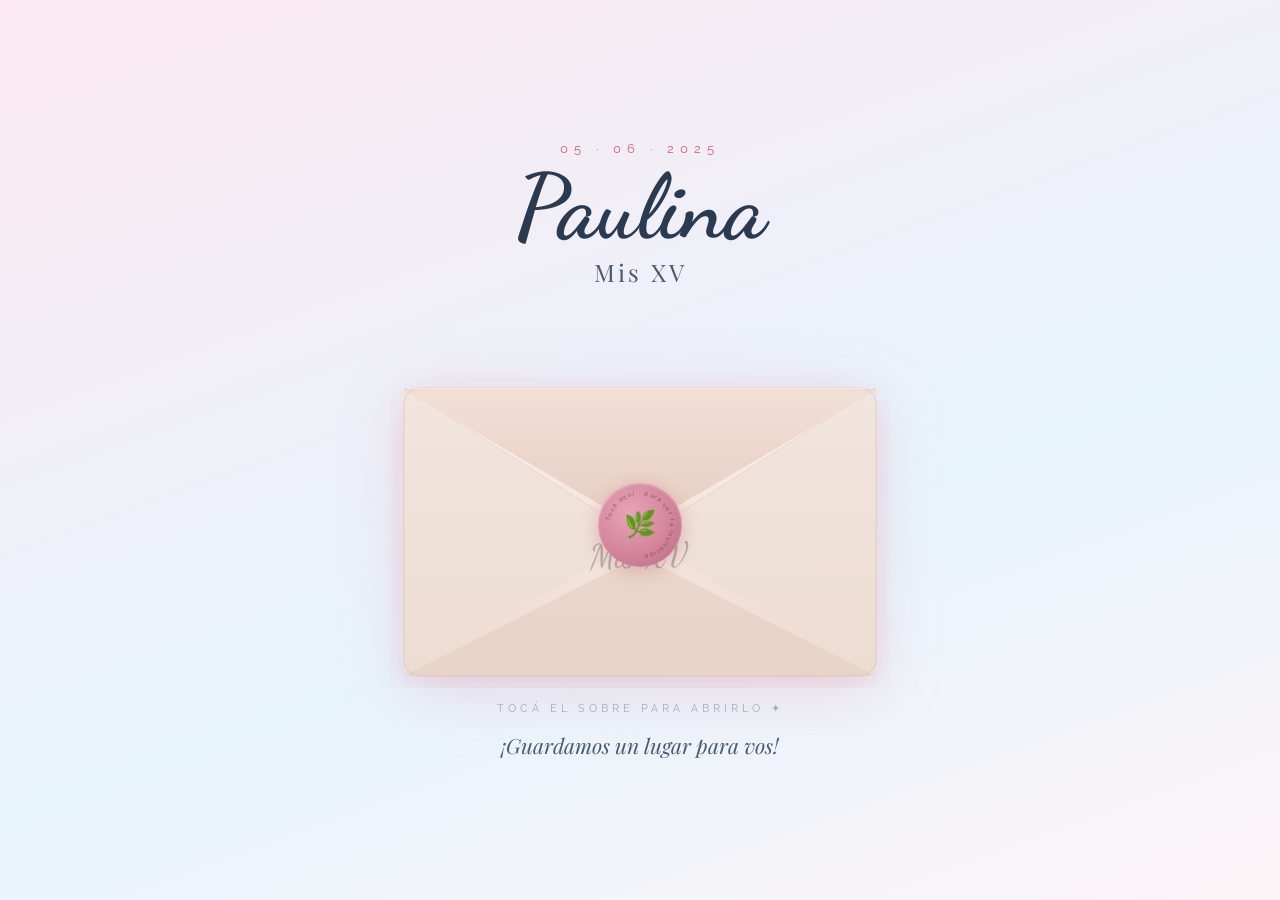
==== commit cc29b725: "Update index.html" ====
--- a/index.html
+++ b/index.html
@@ -1,613 +1,358 @@
 <!DOCTYPE html>
-
 <html lang="es">
 <head>
 <meta charset="utf-8"/>
 <meta content="width=device-width, initial-scale=1.0" name="viewport"/>
-<title>Mis XV – Paulina</title>
-<meta content="Mis XV – Paulina 🌸" property="og:title"/>
-<meta content="¡Estás invitado/a a mis XV años! Jueves 5 de Junio · 21:00 hs · Granja Colonia" property="og:description"/>
-<link href="https://fonts.googleapis.com" rel="preconnect"/>
-<link href="https://fonts.googleapis.com/css2?family=Playfair+Display:ital,wght@0,400;0,600;1,400;1,600&amp;family=Cormorant+Garamond:ital,wght@0,300;0,400;0,500;1,300;1,400&amp;family=Raleway:wght@300;400;500&amp;display=swap" rel="stylesheet"/>
-
-<link href="styles.css" rel="stylesheet"/></head>
+<title>Paulina · Mis XV</title>
+<link href="https://fonts.googleapis.com/css2?family=Playfair+Display:ital,wght@0,400;0,600;1,400;1,600&family=Cormorant+Garamond:ital,wght@0,300;0,400;1,400&family=Raleway:wght@300;400;500&family=Dancing+Script:wght@600;700&display=swap" rel="stylesheet"/>
+<style>
+*,*::before,*::after{box-sizing:border-box;margin:0;padding:0;}
+html,body{height:100%;overflow:hidden;}
+:root{
+  --rose:#d4607a;--rose-light:#e8a0b4;
+  --sky:#5aacdc;
+  --text:#2a3a50;--text2:#4a5a70;
+  --seal:#d4849a;
+}
+body{
+  background:linear-gradient(160deg,#fbe8f0 0%,#e8f4fc 60%,#fdf4f7 100%);
+  font-family:'Cormorant Garamond',serif;
+  display:flex;flex-direction:column;align-items:center;
+  justify-content:center;min-height:100vh;min-height:100dvh;
+  position:relative;overflow:hidden;
+  padding:16px;
+}
+
+/* PÉTALOS */
+#petals{position:fixed;inset:0;pointer-events:none;z-index:1;}
+.petal{position:absolute;top:-20px;border-radius:60% 40% 55% 35%;animation:petalFall linear infinite;opacity:0;}
+@keyframes petalFall{
+  0%{transform:translateY(0) rotate(0deg) translateX(0);opacity:.65;}
+  50%{transform:translateY(50vh) rotate(200deg) translateX(18px);opacity:.45;}
+  100%{transform:translateY(108vh) rotate(380deg) translateX(-12px);opacity:0;}
+}
+
+/* HEADER */
+.header-area{
+  text-align:center;margin-bottom:20px;
+  opacity:0;animation:fadeUp .9s .2s forwards;
+  position:relative;z-index:10;
+}
+.header-date{
+  font-family:'Raleway',sans-serif;
+  font-size:clamp(10px,2.8vw,13px);
+  letter-spacing:6px;color:var(--rose);
+  text-transform:uppercase;margin-bottom:4px;
+}
+.header-name{
+  font-family:'Dancing Script',cursive;
+  font-size:clamp(56px,16vw,90px);
+  color:var(--text);line-height:1.05;
+}
+.header-subtitle{
+  font-family:'Playfair Display',serif;
+  font-size:clamp(17px,4.5vw,24px);
+  color:var(--text2);letter-spacing:3px;margin-top:2px;
+}
+
+/* ── ESCENA COMPLETA ── */
+/* Usamos un wrapper que ocupa hasta el 92vw y máximo 500px */
+.scene{
+  position:relative;
+  width:min(92vw, 500px);
+  opacity:0;animation:fadeUp .9s .55s forwards;
+  cursor:pointer;
+  z-index:10;
+  /* la altura la define el sobre SVG */
+}
+
+/* ── HOJA (carta completa) ── */
+/* Está antes del SVG en el DOM. z-index la pone arriba cuando sube. */
+.letter{
+  position:absolute;
+  left:14%;
+  width:72%;
+  /* empieza escondida dentro del sobre */
+  top:30%;
+  z-index:5;
+  opacity:0;
+  pointer-events:none;
+
+  background:linear-gradient(175deg,#fff 0%,#fdf4f8 100%);
+  border-radius:4px 4px 3px 3px;
+  border:1px solid rgba(212,96,122,.18);
+  box-shadow:0 -4px 28px rgba(212,96,122,.14), 0 2px 12px rgba(0,0,0,.07);
+
+  /* altura fija: que quepa dentro del sobre */
+  height:62%;
+
+  display:flex;flex-direction:column;
+  align-items:center;justify-content:center;
+  gap:8px;padding:16px 12px;
+  text-align:center;
+  overflow:hidden;
+}
+
+/* líneas decorativas en la hoja */
+.letter::before{
+  content:'';position:absolute;top:14px;left:14px;right:14px;
+  height:1px;background:linear-gradient(90deg,transparent,rgba(212,96,122,.25),transparent);
+}
+.letter::after{
+  content:'';position:absolute;bottom:14px;left:14px;right:14px;
+  height:1px;background:linear-gradient(90deg,transparent,rgba(212,96,122,.25),transparent);
+}
+.letter-ornament{font-size:clamp(22px,5vw,28px);}
+.letter-name{
+  font-family:'Dancing Script',cursive;
+  font-size:clamp(26px,7vw,38px);
+  color:var(--rose);line-height:1;
+}
+.letter-msg{
+  font-family:'Cormorant Garamond',serif;
+  font-size:clamp(13px,3.2vw,16px);
+  color:var(--text2);letter-spacing:2px;
+  font-style:italic;line-height:1.5;
+}
+.letter-date{
+  font-family:'Raleway',sans-serif;
+  font-size:clamp(10px,2.5vw,12px);
+  letter-spacing:4px;color:var(--rose);
+  text-transform:uppercase;margin-top:4px;
+}
+.letter-xv{
+  font-family:'Playfair Display',serif;
+  font-size:clamp(32px,9vw,52px);
+  font-weight:600;
+  background:linear-gradient(135deg,var(--sky),var(--rose));
+  -webkit-background-clip:text;-webkit-text-fill-color:transparent;
+  background-clip:text;
+  line-height:1;
+}
+
+/* ── SVG SOBRE ── */
+.envelope-wrap{
+  position:relative;
+  z-index:20;   /* encima de la carta hasta que sube */
+  width:100%;
+}
+.envelope-svg{width:100%;display:block;filter:drop-shadow(0 14px 32px rgba(212,96,122,.18));}
+
+/* FLAP */
+.flap{transform-box:fill-box;transform-origin:50% 0%;}
+
+/* ── SELLO ── */
+.seal-wrap{
+  position:absolute;
+  left:50%;bottom:32%;
+  transform:translateX(-50%);
+  z-index:25;
+}
+.seal-circle{
+  width:clamp(68px,16vw,84px);
+  height:clamp(68px,16vw,84px);
+  border-radius:50%;
+  background:radial-gradient(circle at 38% 35%,#e8a4b8,var(--seal) 55%,#b86880);
+  display:flex;align-items:center;justify-content:center;
+  box-shadow:0 4px 18px rgba(180,80,100,.3),inset 0 1px 3px rgba(255,255,255,.4);
+  position:relative;
+}
+.seal-icon{font-size:clamp(20px,5vw,26px);position:relative;z-index:2;}
+
+/* ── ANIMACIONES ── */
+@keyframes flapOpen{
+  0%  {transform:rotateX(0deg);}
+  100%{transform:rotateX(-175deg);}
+}
+@keyframes sealPop{
+  0%  {transform:translateX(-50%) scale(1);opacity:1;}
+  35% {transform:translateX(-50%) scale(1.18);opacity:.7;}
+  100%{transform:translateX(-50%) scale(0);opacity:0;}
+}
+/* La carta sube desde dentro y pasa POR ENCIMA del sobre */
+@keyframes letterRise{
+  0%  {transform:translateY(0) scale(.97);opacity:0;}
+  20% {opacity:1;}
+  100%{transform:translateY(-38%) scale(1);opacity:1;}
+}
+@keyframes envelopeExit{
+  to{transform:scale(.88) translateY(16px);opacity:0;}
+}
+@keyframes fadeUp{from{opacity:0;transform:translateY(18px);}to{opacity:1;transform:translateY(0);}}
+
+/* Clases de estado */
+.opening .flap     {animation:flapOpen   1.1s  .1s  cubic-bezier(.4,0,.2,1) forwards;}
+.opening .seal-wrap{animation:sealPop    .55s  .05s ease-in               forwards;}
+.opening .letter   {animation:letterRise 1.4s  .9s  cubic-bezier(.2,.8,.3,1) forwards;}
+.done              {animation:envelopeExit .55s .1s ease-in               forwards;}
+
+/* hover sello */
+.scene:not(.opening) .seal-wrap{transition:transform .2s;}
+.scene:hover:not(.opening) .seal-wrap{transform:translateX(-50%) scale(1.08);}
+
+/* HINT */
+.tap-hint{
+  margin-top:14px;text-align:center;
+  font-family:'Raleway',sans-serif;
+  font-size:clamp(9px,2.5vw,11px);
+  letter-spacing:4px;color:rgba(42,58,80,.36);
+  text-transform:uppercase;
+  opacity:0;animation:fadeUp .9s 1.1s forwards;
+  position:relative;z-index:10;transition:opacity .3s;
+}
+
+/* FOOTER */
+.footer-text{
+  margin-top:16px;text-align:center;
+  font-family:'Playfair Display',serif;
+  font-size:clamp(15px,4vw,21px);
+  font-style:italic;color:var(--text2);
+  opacity:0;animation:fadeUp .9s .85s forwards;
+  position:relative;z-index:10;
+}
+
+/* OVERLAY */
+#overlay{
+  position:fixed;inset:0;
+  background:linear-gradient(160deg,#fbe8f0,#e8f4fc);
+  opacity:0;pointer-events:none;z-index:100;
+  transition:opacity .65s ease;
+}
+#overlay.fade-in{opacity:1;pointer-events:all;}
+</style>
+</head>
 <body>
 <div id="petals"></div>
-<audio id="bg-audio" loop="">
-<source src="https://www.dropbox.com/scl/fi/ehjotuprtsx8vl22t01s5/Ed-Sheeran-Perfect.mp3?rlkey=2dh03h3hcytiv7m80mpddvq2r&amp;raw=1" type="audio/mpeg"/>
-</audio>
-<!-- ═══ HERO ═══ -->
-<section id="hero">
-<div id="hero-bg-photo"></div>
-<div class="hero-badge">✦ una noche especial ✦</div>
-<h1 class="hero-name">Paulina</h1>
-<p class="hero-pre">Mis</p>
-<div class="hero-xv">XV</div>
-<p class="hero-anos">años</p>
-<div class="music-btn-wrap">
-<div class="music-card">
-<p style="text-align:center;">🎵 La música de fondo<br/>es parte de la experiencia</p>
-<button class="btn-music" id="musicBtn" onclick="toggleMusic()">
-<span id="musicIcon">▶</span>
-<span id="musicLabel">Ingresar con música</span>
-</button>
-<div class="audio-playing" id="audioAnim">
-<div class="bar-anim" style="animation-delay:0s;height:5px;"></div>
-<div class="bar-anim" style="animation-delay:.12s;height:9px;"></div>
-<div class="bar-anim" style="animation-delay:.24s;height:13px;"></div>
-<div class="bar-anim" style="animation-delay:.12s;height:9px;"></div>
-<div class="bar-anim" style="animation-delay:0s;height:5px;"></div>
-<span style="margin-left:8px;">Perfect · Ed Sheeran</span>
+<div id="overlay"></div>
+
+<div class="header-area">
+  <p class="header-date">05 · 06 · 2025</p>
+  <h1 class="header-name">Paulina</h1>
+  <p class="header-subtitle" style="opacity:0;animation:fadeUp .9s .5s forwards;">Mis XV</p>
 </div>
+
+<div class="scene" id="scene" onclick="openEnvelope()">
+
+  <!-- 1. HOJA COMPLETA — en el DOM primero, z-index la sube al animarse -->
+  <div class="letter" id="letter">
+    <span class="letter-ornament">🌸</span>
+    <span class="letter-xv">XV</span>
+    <span class="letter-name">Paulina</span>
+    <span class="letter-msg">Te invito a compartir<br/>la noche más especial<br/>de mi vida</span>
+    <span class="letter-date">Jueves 5 de Junio · 21:00 hs</span>
+  </div>
+
+  <!-- 2. SELLO -->
+  <div class="seal-wrap" id="seal-wrap">
+    <div class="seal-circle">
+      <svg viewBox="0 0 84 84" style="position:absolute;inset:0;width:100%;height:100%;">
+        <defs>
+          <path id="cp" d="M42,42 m-30,0 a30,30 0 1,1 60,0 a30,30 0 1,1 -60,0"/>
+        </defs>
+        <text font-family="Raleway,sans-serif" font-size="6.2" fill="rgba(42,30,36,0.58)" letter-spacing="1.3">
+          <textPath href="#cp" startOffset="2%">Tocá aquí · para ver la invitación ·</textPath>
+        </text>
+      </svg>
+      <span class="seal-icon">🌿</span>
+    </div>
+  </div>
+
+  <!-- 3. SVG SOBRE — encima mientras la carta no sube -->
+  <div class="envelope-wrap" id="envelope-wrap">
+    <svg class="envelope-svg" viewBox="0 0 500 380" xmlns="http://www.w3.org/2000/svg">
+      <defs>
+        <linearGradient id="envG" x1="0" y1="0" x2="0" y2="1">
+          <stop offset="0%" stop-color="#f9eeea"/>
+          <stop offset="100%" stop-color="#efdbcf"/>
+        </linearGradient>
+        <linearGradient id="flapG" x1="0" y1="0" x2="0" y2="1">
+          <stop offset="0%" stop-color="#f2dfd6"/>
+          <stop offset="100%" stop-color="#e6cdc0"/>
+        </linearGradient>
+        <filter id="sh">
+          <feDropShadow dx="0" dy="10" stdDeviation="14" flood-color="rgba(212,96,122,0.14)"/>
+        </filter>
+      </defs>
+
+      <!-- Cuerpo -->
+      <rect x="14" y="80" width="472" height="288" rx="16" fill="url(#envG)" filter="url(#sh)"/>
+
+      <!-- Triángulos de doblez laterales e inferior -->
+      <polygon points="14,80  250,230  14,368"  fill="#ecddd4" opacity=".5"/>
+      <polygon points="486,80 250,230 486,368"  fill="#ecddd4" opacity=".5"/>
+      <polygon points="14,368 250,248 486,368"  fill="#e4cfc4" opacity=".6"/>
+
+      <!-- Líneas de doblez -->
+      <line x1="14"  y1="80"  x2="250" y2="230" stroke="rgba(200,145,125,.2)" stroke-width="1"/>
+      <line x1="486" y1="80"  x2="250" y2="230" stroke="rgba(200,145,125,.2)" stroke-width="1"/>
+
+      <!-- FLAP animable -->
+      <g class="flap" style="transform-origin:250px 80px;">
+        <polygon points="14,82 250,220 486,82" fill="url(#flapG)"/>
+        <line x1="14" y1="82" x2="486" y2="82" stroke="rgba(200,145,125,.16)" stroke-width="1"/>
+      </g>
+
+      <!-- Borde -->
+      <rect x="14" y="80" width="472" height="288" rx="16" fill="none" stroke="rgba(212,150,130,.18)" stroke-width="1.5"/>
+
+      <!-- "Mis XV" manuscrita -->
+      <text x="250" y="258" text-anchor="middle"
+        font-family="'Dancing Script',cursive" font-size="34"
+        fill="rgba(42,58,80,.32)" transform="rotate(-2,250,300)">Mis XV</text>
+    </svg>
+  </div>
+
 </div>
-</div>
-</section>
-<!-- ═══ INVITACIÓN ═══ -->
-<section class="section s-dark" id="invitacion">
-<span class="sec-tag">una invitación especial</span>
-<h2 class="sec-title">Paulina<br/><em style="font-size:.8em;color:var(--sky);">Mis XV Años</em></h2>
-<div class="gold-line"></div>
-<div class="invite-card">
-<p class="invite-who">Con todo el amor del mundo</p>
-<p class="invite-text">Tengo el enorme placer de invitarte a acompañarme a celebrar este día tan especial e importante en mi vida.<br/><br/>Quiero compartir este momento único contigo.</p>
-<div class="invite-date">Jueves 5 de Junio · 21:00 hs</div>
-</div>
-</section>
-<!-- ═══ COUNTDOWN ═══ -->
-<section class="section" id="countdown-section">
-<span class="sec-tag">el gran momento</span>
-<h2 class="sec-title" id="countdownTitle">Faltan...</h2>
-<div class="gold-line"></div>
-<div class="countdown-grid" id="countdownGrid">
-<div class="count-box"><span class="count-num" id="cd-days">--</span><span class="count-label">Días</span></div>
-<div class="count-box"><span class="count-num" id="cd-hours">--</span><span class="count-label">Horas</span></div>
-<div class="count-box"><span class="count-num" id="cd-mins">--</span><span class="count-label">Min</span></div>
-<div class="count-box"><span class="count-num" id="cd-secs">--</span><span class="count-label">Seg</span></div>
-</div>
-<div id="event-arrived">🎉 ¡Esta noche es la noche! 🎉</div>
-</section>
-<!-- ═══ MOOD ═══ -->
-<section class="section s-rose">
-<span class="sec-tag">contanos</span>
-<h2 class="sec-title">¿Cómo llegás a la fiesta?</h2>
-<div class="gold-line"></div>
-<div class="mood-grid mood-grid-vertical">
-<button class="mood-btn mood-btn-centered" onclick="selectMood(this,'¡Así me gusta! ¡Con toda la energía! 💃')">
-<span class="mood-icon">💃</span><span class="mood-label">Con ganas de bailar</span>
-</button>
-<button class="mood-btn mood-btn-centered" onclick="selectMood(this,'Perfecto, también hay lugar para descansar 😌')">
-<span class="mood-icon">😌</span><span class="mood-label">Tranquilo/a</span>
-</button>
-<button class="mood-btn mood-btn-centered" onclick="selectMood(this,'¡¡MODO BESTIA ACTIVADO!! 🔥🎉')">
-<span class="mood-icon">🔥</span><span class="mood-label">Modo fiesta total</span>
-</button>
-</div>
-<p id="mood-response"></p>
-</section>
-<!-- ═══ LUGAR ═══ -->
-<section class="section s-dark">
-<span class="sec-tag">fecha y lugar</span>
-<h2 class="sec-title">La fiesta</h2>
-<div class="gold-line"></div>
-<div class="lugar-info">
-<div class="lugar-detail"><span class="ld-icon">📅</span><span class="ld-label">Fecha</span><span class="ld-val">Jueves 5 de Junio</span></div>
-<div class="lugar-detail"><span class="ld-icon">🕘</span><span class="ld-label">Hora</span><span class="ld-val">21:00 hs</span></div>
-<div class="lugar-detail"><span class="ld-icon">📍</span><span class="ld-label">Lugar</span><span class="ld-val">Granja Colonia</span></div>
-</div>
-<div class="map-wrap">
-<iframe allowfullscreen="" height="280" loading="lazy" referrerpolicy="no-referrer-when-downgrade" src="https://www.google.com/maps/embed?pb=!1m18!1m12!1m3!1d3290.685437477045!2d-57.740736999999996!3d-34.4347445!2m3!1f0!2f0!3f0!3m2!1i1024!2i768!4f13.1!3m3!1m2!1s0x95a30c7c1a34ffbd%3A0x6a4ad1bd16b728e4!2sGranja%20Colonia!5e0!3m2!1ses-419!2suy!4v1768006159809!5m2!1ses-419!2suy" style="border:0;display:block;" width="100%"></iframe>
-</div>
-</section>
-<!-- ═══ RSVP ═══ -->
-<section class="section">
-<span class="sec-tag">confirmación</span>
-<h2 class="sec-title">Me gustaría contar<br/>con tu presencia</h2>
-<div class="gold-line"></div>
-<p class="sec-body">Confirmá tu asistencia antes del <strong style="color:var(--sky)">20 de Mayo</strong></p>
-<div id="rsvp-wrap">
-<div id="rsvp-forms-container">
-<div class="rsvp-form rsvp-person-form" id="rsvp-form-0">
-<p class="rsvp-person-label">Persona 1</p>
-<div><label class="field-label">Nombre completo</label><input class="rsvp-input rsvp-name-input" placeholder="Ingresá tu nombre completo" type="text"/></div>
-<div><label class="field-label">Dato importante (opcional)</label><input class="rsvp-input rsvp-dato-input" placeholder="Ej: soy vegetariano/a, tengo alergia..." type="text"/></div>
-</div>
-</div>
-<div style="max-width:420px;margin:12px auto 0;display:flex;gap:10px;flex-direction:column;">
-<button class="btn-add-person" id="btn-add-person" onclick="addRSVPPerson()">✦ Agregar otra persona</button>
-<div style="position:relative;">
-  <div class="party-burst" id="party-burst"></div>
-  <button class="btn-gold" id="rsvp-btn" onclick="submitRSVP()">Confirmar asistencia ✨</button>
-</div>
-<p class="sheet-loading" id="rsvp-loading">Enviando...</p>
-</div>
-</div>
-<div class="success-box" id="rsvp-success" style="position:relative;overflow:visible;">
-  <span class="success-icon">🌸</span>
-  <p class="success-msg" id="rsvp-thanks-msg"></p>
-  <button class="btn-add-more" onclick="showAddMore()">¿Olvidaste a alguien? Agregar más →</button>
-</div>
-<div id="rsvp-add-more" style="display:none;max-width:420px;margin:20px auto 0;">
-  <div id="rsvp-extra-container"></div>
-  <div style="display:flex;gap:10px;flex-direction:column;margin-top:10px;">
-    <button class="btn-add-person" onclick="addExtraPerson()">✦ Agregar otra persona</button>
-    <button class="btn-gold" id="rsvp-extra-btn" onclick="submitExtra()">Confirmar ✨</button>
-    <p class="sheet-loading" id="rsvp-extra-loading">Enviando...</p>
-  </div>
-</div>
-</section>
-<!-- ═══ SLIDESHOW ═══ -->
-<section class="section s-dark" id="slideshow-section">
-<span class="sec-tag">un recorrido</span>
-<h2 class="sec-title">Estos 15 años...</h2>
-<div class="gold-line"></div>
-<p class="sec-body">Cada foto, un momento. Cada momento, parte de quien soy hoy.</p>
-<div class="slides-wrap">
-<div class="slide active">
-<div class="slide-photo"><div class="slide-photo-placeholder">🍼<span>foto aquí</span></div></div>
-<div class="slide-year-tag">1 año</div><p class="slide-caption">Mis primeros pasos en este mundo</p>
-</div>
-<div class="slide">
-<div class="slide-photo"><div class="slide-photo-placeholder">🎠<span>foto aquí</span></div></div>
-<div class="slide-year-tag">4 años</div><p class="slide-caption">La infancia más feliz</p>
-</div>
-<div class="slide">
-<div class="slide-photo"><div class="slide-photo-placeholder">🎒<span>foto aquí</span></div></div>
-<div class="slide-year-tag">7 años</div><p class="slide-caption">Empezando la escuela con todo</p>
-</div>
-<div class="slide">
-<div class="slide-photo"><div class="slide-photo-placeholder">⭐<span>foto aquí</span></div></div>
-<div class="slide-year-tag">10 años</div><p class="slide-caption">Creciendo y brillando</p>
-</div>
-<div class="slide">
-<div class="slide-photo"><div class="slide-photo-placeholder">💫<span>foto aquí</span></div></div>
-<div class="slide-year-tag">13 años</div><p class="slide-caption">Encontrando mi camino</p>
-</div>
-<div class="slide">
-<div class="slide-photo" style="background:rgba(212,170,90,.15);border-color:var(--gold);display:flex;align-items:center;justify-content:center;">
-<span style="font-family:'Playfair Display',serif;font-size:52px;color:var(--gold);">XV</span>
-</div>
-<div class="slide-year-tag" style="background:var(--rose);color:#fff;">¡Hoy! ✨</div>
-<p class="slide-caption">La noche más especial de mi vida</p>
-</div>
-</div>
-<div class="slide-dots" id="slideDots"></div>
-<div class="slide-nav">
-<button onclick="changeSlide(-1)">←</button>
-<button onclick="changeSlide(1)">→</button>
-</div>
-</section>
-<!-- ═══ CANCIÓN ═══ -->
-<section class="section s-rose">
-<span class="sec-tag">la playlist</span>
-<h2 class="sec-title">¿Cuál es la canción<br/>que no puede faltar?</h2>
-<div class="gold-line"></div>
-<p class="sec-body">Ayudame a armar la playlist perfecta para esta noche 🎶</p>
-<div id="cancion-wrap">
-<div class="cancion-form">
-<div><label class="field-label">Nombre de la canción</label><input class="rsvp-input" id="song-name" placeholder="Nombre de la canción" type="text"/></div>
-<div><label class="field-label">Artista / Autor</label><input class="rsvp-input" id="song-artist" placeholder="Nombre del artista" type="text"/></div>
-<div><label class="field-label">Link de YouTube (opcional)</label><input class="rsvp-input" id="song-yt" placeholder="https://youtube.com/..." type="url"/></div>
-<button class="btn-gold" id="song-btn" onclick="submitSong()">Sugerir canción 🎵</button>
-<p class="sheet-loading" id="song-loading">Enviando...</p>
-</div>
-</div>
-<div class="success-box" id="song-success">
-  <div class="music-burst" id="music-burst"></div>
-  <div class="song-success-content">
-    <div class="vinyl-spin">🎵</div>
-    <p class="song-success-headline">¡Ya suena en la lista!</p>
-    <p class="success-msg">Tu canción está en la playlist. ¡Esta noche va a sonar con todo! 🔥</p>
-  </div>
-</div>
-</section>
-<!-- ═══ DRESS CODE ═══ -->
-<section class="section s-dark">
-<span class="sec-tag">vestimenta</span>
-<h2 class="sec-title">Orientación para tu vestuario</h2>
-<div class="gold-line"></div>
-<p class="sec-body">Vengan con todo su estilo. Solo hay dos colores reservados 💫</p>
-<div class="dress-grid" style="justify-content:center;gap:28px;">
-<div class="dress-card">
-  <div class="dress-swatch" style="background:#ffffff;border:2px solid #ddd;"></div>
-  <span class="dress-name" style="color:var(--rose);">Blanco</span>
-  <span class="dress-hint">reservado para la festejada</span>
-</div>
-<div class="dress-card">
-  <div class="dress-swatch" style="background:#111111;"></div>
-  <span class="dress-name" style="color:var(--rose);">Negro</span>
-  <span class="dress-hint">preferimos evitarlo</span>
-</div>
-</div>
-<p class="dress-avoid" style="margin-top:22px;font-size:17px;">Por favor evitá el <strong>blanco</strong> y el <strong>negro</strong> ✨</p>
-</section>
-<!-- ═══ MURO MENSAJES ═══ -->
-<section class="section">
-<span class="sec-tag">mensajes</span>
-<h2 class="sec-title">Dejá tu mensaje<br/>para Paulina</h2>
-<div class="gold-line"></div>
-<p class="sec-body" style="margin-bottom:26px;">Un muro de amor para esta noche tan especial 💌</p>
-<div class="wall-form">
-<div><label class="field-label">Tu nombre</label><input class="rsvp-input" id="msg-author" placeholder="¿Quién lo manda?" type="text"/></div>
-<div><label class="field-label">Tu mensaje</label><textarea class="rsvp-input" id="msg-text" placeholder="Escribí algo hermoso para Pauli... 💛" rows="3"></textarea></div>
-<button class="btn-gold" id="msg-btn" onclick="submitMessage()">Publicar mensaje 💌</button>
-<p class="sheet-loading" id="msg-loading">Enviando...</p>
-</div>
-<div class="messages-grid" id="messages-grid"></div>
-<p id="no-msgs" style="font-style:italic;color:var(--text3);margin-top:14px;font-size:16px;">Sé el primero en dejar un mensaje 💛</p>
-<div id="load-more-wrap" style="display:none;margin-top:18px;">
-<button class="btn-load-more" id="load-more-btn" onclick="showMoreMessages()">Ver más mensajes 💌</button>
-</div>
-</section>
-<!-- ═══ REGALOS ═══ -->
-<section class="section s-dark">
-<span class="sec-tag">regalos</span>
-<h2 class="sec-title">Si deseás regalarme<br/>algo más que tu presencia</h2>
-<div class="gold-line"></div>
-<p class="sec-body">Tu presencia ya es el mejor regalo. Pero si querés sorprenderme… 🎁</p>
-<div class="cuenta-card" style="margin-top:26px;">
-<div class="cuenta-row"><span class="cuenta-key">Banco</span><span class="cuenta-val">Banco República</span></div>
-<div class="cuenta-row"><span class="cuenta-key">Titular</span><span class="cuenta-val">Paulina ——</span></div>
-<div class="cuenta-row"><span class="cuenta-key">Cuenta</span><span class="cuenta-val">···· ···· ···· ····</span></div>
-<div class="cuenta-row"><span class="cuenta-key">Alias</span><span class="cuenta-val">PAULI.XV</span></div>
-</div>
-<p style="margin-top:12px;font-style:italic;font-size:13px;color:var(--text3);">* Reemplazá estos datos con los reales en el código</p>
-</section>
-<!-- ═══ COMPARTIR ═══ -->
-<section class="section s-rose">
-<span class="sec-tag">después de la fiesta</span>
-<h2 class="sec-title">¡Compartamos este día!</h2>
-<div class="gold-line"></div>
-<div class="compartir-card">
-<p style="font-size:17px;line-height:1.75;color:var(--text2);font-style:italic;">Compartí tus fotos y videos de esta noche hermosa 📸✨</p>
-<a class="ig-link" href="https://instagram.com/TU_USUARIO" target="_blank">📸 @TU_USUARIO</a>
-<p style="margin-top:12px;font-size:13px;color:var(--text3);font-style:italic;">Usá el hashtag <strong style="color:var(--sky)">#XVPaulina</strong></p>
-</div>
-</section>
-<!-- ═══ FOOTER ═══ -->
-<footer>
-<div class="ornament">✦ ✦ ✦</div>
-<p class="footer-name">Paulina</p>
-<div class="gold-line"></div>
-<p class="footer-sub">Mis Quince Años · 5 de Junio</p>
-<div class="ornament" style="margin-top:18px;">🌸</div>
-<p class="footer-dev">Desarrollado con amor por <a href="https://www.instagram.com/invitaweb.uy/" target="_blank">InvitaWeb</a></p>
-</footer>
+
+<p class="tap-hint" id="tap-hint">tocá el sobre para abrirlo ✦</p>
+<p class="footer-text">¡Guardamos un lugar para vos!</p>
+
 <script>
-const RSVP_URL   = 'https://script.google.com/macros/s/AKfycby2bw_PEi1w4SXfk_TTuOe9Qt4-QoPeKziPu39IPRhcY4eWBf8t-KB4WMZ339tUosrSmA/exec';
-const SONG_URL   = 'https://script.google.com/macros/s/AKfycbwihVxnTMyxjVmnY-t0No33_3AevM8NCIVOHHYjIyl0JQ2nB4KIGzhMf7et7EvwhIkz/exec';
-const WALL_URL   = 'https://script.google.com/macros/s/AKfycbxCaXE3C5wKMLF_wX_gRmzpaJHUsHrGMh-nxW_STA-od3k9UpepJ0_OFmLWIS_dCV-lzw/exec';
-
 /* PÉTALOS */
 (function(){
   const c=document.getElementById('petals');
-  const cols=['#a8d8f0','#e8a0b4','#5aacdc','#f0c8d8','#90ccee','#d4607a','#b8e0f4'];
-  for(let i=0;i<30;i++){
-    const p=document.createElement('div'); p.className='petal';
-    const s=7+Math.random()*10;
-    p.style.cssText=['left:'+(Math.random()*100)+'vw','width:'+s+'px','height:'+(s*1.4)+'px',
+  const cols=['#a8d8f0','#e8a0b4','#5aacdc','#f0c8d8','#90ccee','#d4607a','#f5d0dc'];
+  for(let i=0;i<28;i++){
+    const p=document.createElement('div');p.className='petal';
+    const s=6+Math.random()*9;
+    p.style.cssText=[
+      'left:'+(Math.random()*100)+'vw',
+      'width:'+s+'px','height:'+(s*1.4)+'px',
       'background:'+cols[Math.floor(Math.random()*cols.length)],
-      'animation-duration:'+(4+Math.random()*7)+'s',
-      'animation-delay:'+(Math.random()*10)+'s',
+      'animation-duration:'+(5+Math.random()*7)+'s',
+      'animation-delay:'+(-Math.random()*8)+'s',
       'border-radius:'+(48+Math.random()*20)+'% '+(38+Math.random()*20)+'% '+(52+Math.random()*18)+'% '+(34+Math.random()*18)+'%'
     ].join(';');
     c.appendChild(p);
   }
 })();
 
-/* SPARKLES */
-(function(){
-  const h=document.getElementById('hero');
-  for(let i=0;i<18;i++){
-    const s=document.createElement('div'); s.className='hero-sparkle';
-    s.style.cssText=['left:'+(10+Math.random()*80)+'%','top:'+(10+Math.random()*80)+'%',
-      'width:'+(1+Math.random()*2.5)+'px','height:'+(1+Math.random()*2.5)+'px',
-      'animation-duration:'+(2+Math.random()*4)+'s','animation-delay:'+(Math.random()*4)+'s'
-    ].join(';');
-    h.appendChild(s);
-  }
-})();
-
-/* MÚSICA */
-let playing=false;
-function toggleMusic(){
-  const a=document.getElementById('bg-audio');
-  const icon=document.getElementById('musicIcon');
-  const lbl=document.getElementById('musicLabel');
-  const anim=document.getElementById('audioAnim');
-  const floatBtn=document.getElementById('music-float');
-  const pauseSvg=document.getElementById('float-pause-svg');
-  const playSvg=document.getElementById('float-play-svg');
-  if(!playing){
-    a.play().catch(()=>{});
-    icon.textContent='⏸'; lbl.textContent='Pausar música';
-    anim.classList.add('show');
-    floatBtn.style.display='flex';
-    if(pauseSvg){pauseSvg.style.display='block'; playSvg.style.display='none';}
-    playing=true;
-  }else{
-    a.pause();
-    icon.textContent='▶'; lbl.textContent='Reanudar música';
-    anim.classList.remove('show');
-    floatBtn.style.display='flex';
-    if(pauseSvg){pauseSvg.style.display='none'; playSvg.style.display='block';}
-    playing=false;
-  }
-}
-
-/* COUNTDOWN */
-(function(){
-  const target=new Date('2026-06-05T21:00:00');
-  const grid=document.getElementById('countdownGrid');
-  const arrived=document.getElementById('event-arrived');
-  const title=document.getElementById('countdownTitle');
-  function tick(){
-    const diff=target-Date.now();
-    if(diff<=0){grid.style.display='none';arrived.style.display='block';title.style.display='none';return;}
-    document.getElementById('cd-days').textContent=Math.floor(diff/86400000);
-    document.getElementById('cd-hours').textContent=Math.floor((diff%86400000)/3600000);
-    document.getElementById('cd-mins').textContent=Math.floor((diff%3600000)/60000);
-    document.getElementById('cd-secs').textContent=Math.floor((diff%60000)/1000);
-  }
-  tick(); setInterval(tick,1000);
-})();
-
-/* MOOD */
-function selectMood(btn,msg){
-  document.querySelectorAll('.mood-btn').forEach(b=>b.classList.remove('selected'));
-  btn.classList.add('selected');
-  const r=document.getElementById('mood-response');
-  r.style.opacity=0;
-  setTimeout(()=>{r.textContent=msg;r.style.opacity=1;},200);
-}
-
-/* SLIDESHOW */
-(function(){
-  const slides=document.querySelectorAll('.slide');
-  const dotsEl=document.getElementById('slideDots');
-  let current=0, timer;
-  slides.forEach((_,i)=>{
-    const d=document.createElement('button'); d.className='sdot'+(i===0?' active':'');
-    d.onclick=()=>goTo(i); dotsEl.appendChild(d);
-  });
-  function goTo(n){
-    slides[current].classList.remove('active'); dotsEl.children[current].classList.remove('active');
-    current=(n+slides.length)%slides.length;
-    slides[current].classList.add('active'); dotsEl.children[current].classList.add('active');
-    resetTimer();
-  }
-  function resetTimer(){clearInterval(timer); timer=setInterval(()=>goTo(current+1),4000);}
-  resetTimer();
-  window.changeSlide=n=>goTo(current+n);
-})();
-
-/* UTIL FETCH A SHEETS */
-async function sendToSheet(url, data, btnId, loadingId){
-  const btn=document.getElementById(btnId);
-  const loading=document.getElementById(loadingId);
-  btn.disabled=true; loading.classList.add('show');
-  try{
-    // Sin Content-Type header: evita preflight CORS con Google Apps Script
-    await fetch(url,{method:'POST',body:JSON.stringify(data)});
-  }catch(e){console.warn('Sheet error',e);}
-  loading.classList.remove('show');
-}
-
-/* RSVP */
-let rsvpPersonCount = 1;
-function addRSVPPerson(){
-  const container = document.getElementById('rsvp-forms-container');
-  const idx = rsvpPersonCount;
-  const div = document.createElement('div');
-  div.className = 'rsvp-form rsvp-person-form';
-  div.id = 'rsvp-form-'+idx;
-  div.innerHTML = `
-    <p class="rsvp-person-label">Persona ${idx+1} <button onclick="removeRSVPPerson(${idx})" class="btn-remove-person">✕ quitar</button></p>
-    <div><label class="field-label">Nombre completo</label><input class="rsvp-input rsvp-name-input" placeholder="Nombre completo" type="text"/></div>
-    <div><label class="field-label">Dato importante (opcional)</label><input class="rsvp-input rsvp-dato-input" placeholder="Ej: soy vegetariano/a, tiene alergia..." type="text"/></div>
-  `;
-  container.appendChild(div);
-  rsvpPersonCount++;
-}
-function removeRSVPPerson(idx){
-  const el = document.getElementById('rsvp-form-'+idx);
-  if(el) el.remove();
-}
-async function submitRSVP(){
-  const forms = document.querySelectorAll('.rsvp-person-form');
-  const personas = [];
-  let allValid = true;
-  forms.forEach((form,i)=>{
-    const name = form.querySelector('.rsvp-name-input').value.trim();
-    const dato = form.querySelector('.rsvp-dato-input').value.trim();
-    if(!name){ allValid=false; form.querySelector('.rsvp-name-input').focus(); }
-    else personas.push({name,dato});
-  });
-  if(!allValid){ alert('Por favor ingresá el nombre de todas las personas.'); return; }
-  const btn=document.getElementById('rsvp-btn');
-  const loading=document.getElementById('rsvp-loading');
-  btn.disabled=true; loading.classList.add('show');
-  for(const p of personas){
-    await fetch(RSVP_URL,{method:'POST',body:JSON.stringify({nombre:p.name,extra:p.dato,timestamp:new Date().toLocaleString('es-UY')})}).catch(()=>{});
-  }
-  loading.classList.remove('show');
-  document.getElementById('rsvp-wrap').style.display='none';
-  const suc=document.getElementById('rsvp-success'); suc.style.display='block';
-  const nombres = personas.map(p=>p.name).join(', ');
-  document.getElementById('rsvp-thanks-msg').textContent='¡Gracias! Asistencia confirmada para: '+nombres+'. ¡Los esperamos con todo! 🌸';
-  setTimeout(launchConfetti, 100);
-  setTimeout(launchConfetti, 500);
-}
-
-/* CANCIÓN */
-async function submitSong(){
-  const name=document.getElementById('song-name').value.trim();
-  const artist=document.getElementById('song-artist').value.trim();
-  const yt=document.getElementById('song-yt').value.trim();
-  if(!name||!artist){alert('Por favor ingresá la canción y el artista.');return;}
-  await sendToSheet(SONG_URL,{nombre:name+' - '+artist,extra:yt,timestamp:new Date().toLocaleString('es-UY')},'song-btn','song-loading');
-  document.getElementById('cancion-wrap').style.display='none';
-  document.getElementById('song-success').style.display='block';
-  setTimeout(launchMusicNotes, 100);
-}
-
-/* MURO */
-const localMessages=[];
-
-// Cargar mensajes existentes desde Sheets al cargar la página
-(async function loadMessages(){
-  try{
-    const res = await fetch(WALL_URL);
-    const data = await res.json();
-    if(Array.isArray(data)){
-      data.forEach(row=>{
-        if(row.nombre && row.mensaje){
-          localMessages.push({author:row.nombre, text:row.mensaje, time:new Date(row.timestamp||Date.now())});
-        }
-      });
-      renderMessages();
-    }
-  }catch(e){ /* silencioso si falla */ }
-})();
-async function submitMessage(){
-  const author=document.getElementById('msg-author').value.trim();
-  const text=document.getElementById('msg-text').value.trim();
-  if(!author||!text){alert('Por favor completá tu nombre y mensaje.');return;}
-  await sendToSheet(WALL_URL,{nombre:author,mensaje:text,timestamp:new Date().toLocaleString('es-UY')},'msg-btn','msg-loading');
-  localMessages.push({author,text,time:new Date()});
-  document.getElementById('msg-author').value='';
-  document.getElementById('msg-text').value='';
-  document.getElementById('msg-btn').disabled=false;
-  renderMessages();
-}
-const MSG_PAGE = 5;
-let msgVisible = MSG_PAGE;
-function renderMessages(reset){
-  if(reset) msgVisible = MSG_PAGE;
-  const grid=document.getElementById('messages-grid');
-  const noMsg=document.getElementById('no-msgs');
-  const loadWrap=document.getElementById('load-more-wrap');
-  const sorted=[...localMessages].reverse();
-  if(sorted.length>0) noMsg.style.display='none';
-  grid.innerHTML='';
-  sorted.slice(0,msgVisible).forEach(m=>{
-    const d=document.createElement('div'); d.className='msg-card';
-    const t=m.time instanceof Date ? m.time : new Date(m.time);
-    const min=t.getMinutes().toString().padStart(2,'0');
-    d.innerHTML=`<p class="msg-author">${m.author}</p><p class="msg-text">"${m.text}"</p>`;
-    grid.appendChild(d);
-  });
-  if(loadWrap) loadWrap.style.display = (sorted.length > msgVisible) ? 'block' : 'none';
-}
-function showMoreMessages(){
-  msgVisible += MSG_PAGE;
-  renderMessages();
-}
-
-/* RSVP EXTRA */
-function showAddMore(){
-  document.getElementById('rsvp-add-more').style.display='block';
-  addExtraPerson();
-  document.getElementById('rsvp-success').querySelector('.btn-add-more').style.display='none';
-}
-let extraPersonCount=0;
-function addExtraPerson(){
-  const container=document.getElementById('rsvp-extra-container');
-  const idx=extraPersonCount++;
-  const div=document.createElement('div');
-  div.className='rsvp-form rsvp-person-form'; div.id='rsvp-extra-'+idx;
-  div.innerHTML=`
-    <p class="rsvp-person-label">Persona extra ${idx+1} <button onclick="document.getElementById('rsvp-extra-${idx}').remove()" class="btn-remove-person">✕ quitar</button></p>
-    <div><label class="field-label">Nombre completo</label><input class="rsvp-input rsvp-name-input" placeholder="Nombre completo" type="text"/></div>
-    <div><label class="field-label">Dato importante (opcional)</label><input class="rsvp-input rsvp-dato-input" placeholder="Ej: soy vegetariano/a..." type="text"/></div>
-  `;
-  container.appendChild(div);
-}
-async function submitExtra(){
-  const forms=document.querySelectorAll('#rsvp-extra-container .rsvp-person-form');
-  const personas=[];
-  let allValid=true;
-  forms.forEach(form=>{
-    const name=form.querySelector('.rsvp-name-input').value.trim();
-    const dato=form.querySelector('.rsvp-dato-input').value.trim();
-    if(!name){allValid=false;}else{personas.push({name,dato});}
-  });
-  if(!allValid){alert('Por favor ingresá el nombre.');return;}
-  const btn=document.getElementById('rsvp-extra-btn');
-  const loading=document.getElementById('rsvp-extra-loading');
-  btn.disabled=true; loading.classList.add('show');
-  for(const p of personas){
-    await fetch(RSVP_URL,{method:'POST',body:JSON.stringify({nombre:p.name,extra:p.dato,timestamp:new Date().toLocaleString('es-UY')})}).catch(()=>{});
-  }
-  loading.classList.remove('show');
-  document.getElementById('rsvp-add-more').style.display='none';
-  const nombres=personas.map(p=>p.name).join(', ');
-  const msg=document.getElementById('rsvp-thanks-msg');
-  msg.textContent+=' • También confirmado: '+nombres+' 🌸';
-}
-
-/* REGALOS */
-function showRegalo(btn){
-  document.getElementById('regalo-reveal').classList.add('show');
-  btn.style.display='none';
-}
-
-/* ═══ ANIMACIÓN RSVP: confetti ═══ */
-function launchConfetti(){
-  const burst=document.getElementById('party-burst');
-  if(!burst) return;
-  burst.innerHTML='';
-  const colors=['#5aacdc','#d4607a','#e8cc88','#a8d8f0','#f0c8d8','#7ecfa0','#ffd700'];
-  for(let i=0;i<40;i++){
-    const el=document.createElement('div');
-    el.className='confetti-piece';
-    const angle=Math.random()*360;
-    const dist=80+Math.random()*140;
-    const tx=Math.cos(angle*Math.PI/180)*dist+'px';
-    const ty=Math.sin(angle*Math.PI/180)*dist+'px';
-    const rot=(Math.random()-0.5)*720+'deg';
-    el.style.cssText=`background:${colors[i%colors.length]};--tx:${tx};--ty:${ty};--rot:${rot};animation-delay:${Math.random()*.3}s;border-radius:${Math.random()>0.5?'50%':'2px'};width:${6+Math.random()*8}px;height:${6+Math.random()*8}px;`;
-    burst.appendChild(el);
-  }
-}
-
-/* ═══ ANIMACIÓN CANCIÓN: notas ═══ */
-function launchMusicNotes(){
-  const burst=document.getElementById('music-burst');
-  if(!burst) return;
-  burst.innerHTML='';
-  const notes=['🎵','🎶','🎸','🎹','🎤','✨','🎼','💫'];
-  for(let i=0;i<18;i++){
-    const el=document.createElement('div');
-    el.className='music-note';
-    const angle=Math.random()*360;
-    const dist=70+Math.random()*160;
-    const tx=Math.cos(angle*Math.PI/180)*dist+'px';
-    const ty=Math.sin(angle*Math.PI/180)*dist+'px';
-    const rot=(Math.random()-0.5)*180+'deg';
-    el.style.cssText=`--tx:${tx};--ty:${ty};--rot:${rot};animation-delay:${Math.random()*.4}s;font-size:${18+Math.random()*18}px;`;
-    el.textContent=notes[Math.floor(Math.random()*notes.length)];
-    burst.appendChild(el);
-  }
+/* ABRIR SOBRE */
+let opened=false;
+function openEnvelope(){
+  if(opened)return;
+  opened=true;
+  document.getElementById('tap-hint').style.opacity='0';
+
+  const scene=document.getElementById('scene');
+  const letter=document.getElementById('letter');
+  const envWrap=document.getElementById('envelope-wrap');
+
+  scene.classList.add('opening');
+
+  // A los 900ms (flap ya abierto) la carta sube POR ENCIMA del sobre
+  setTimeout(()=>{
+    letter.style.zIndex='35';
+    envWrap.style.zIndex='15';
+  }, 900);
+
+  // A los 3500ms → la carta se leyó, ahora fade y navegar
+  setTimeout(()=>{
+    scene.classList.add('done');
+    document.getElementById('overlay').classList.add('fade-in');
+    setTimeout(()=>{ window.location.href='invitacion.html'; }, 750);
+  }, 3500);
 }
 </script>
-
-<!-- MUSIC FLOAT WIDGET -->
-<button id="music-float" onclick="toggleMusic()" title="Reproducir / Pausar música"
-  style="display:none;position:fixed;bottom:22px;right:22px;z-index:1000;
-  width:54px;height:54px;border-radius:50%;border:none;cursor:pointer;
-  background:linear-gradient(135deg,var(--sky),var(--rose));
-  box-shadow:0 4px 20px rgba(90,172,220,0.4);
-  align-items:center;justify-content:center;
-  transition:transform .2s,box-shadow .2s;padding:0;">
-  <!-- PAUSE icon (dos barras) -->
-  <svg id="float-pause-svg" xmlns="http://www.w3.org/2000/svg" width="22" height="22" viewBox="0 0 24 24" fill="white" style="display:block;">
-    <rect x="5" y="4" width="4" height="16" rx="1.5"/>
-    <rect x="15" y="4" width="4" height="16" rx="1.5"/>
-  </svg>
-  <!-- PLAY icon (triángulo) -->
-  <svg id="float-play-svg" xmlns="http://www.w3.org/2000/svg" width="22" height="22" viewBox="0 0 24 24" fill="white" style="display:none;margin-left:3px;">
-    <polygon points="5,3 19,12 5,21"/>
-  </svg>
-</button>
 </body>
 </html>
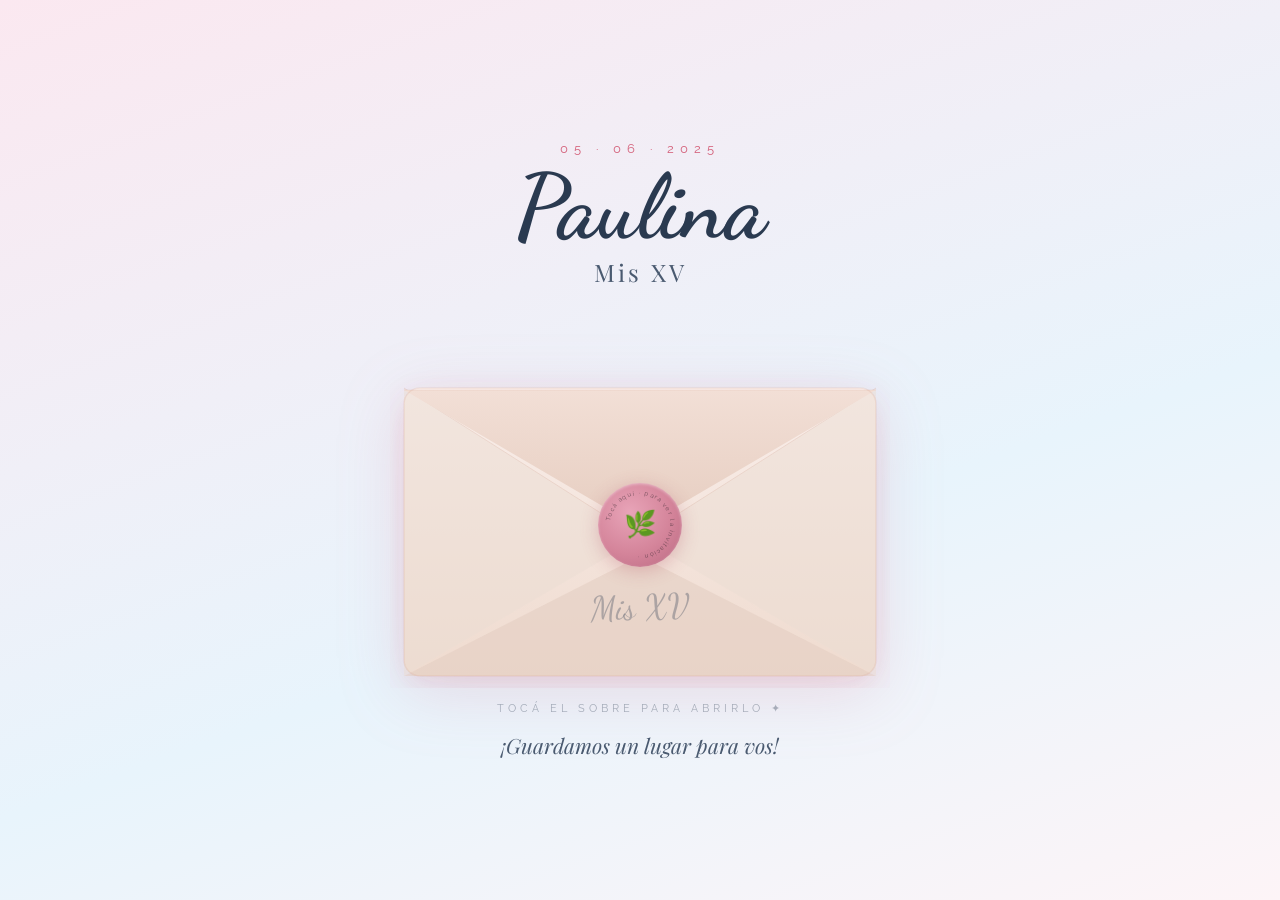
==== commit e17c34df: "Update index.html" ====
--- a/index.html
+++ b/index.html
@@ -73,7 +73,7 @@
   left:14%;
   width:72%;
   /* empieza escondida dentro del sobre */
-  top:30%;
+  top:28%;
   z-index:5;
   opacity:0;
   pointer-events:none;
@@ -83,14 +83,15 @@
   border:1px solid rgba(212,96,122,.18);
   box-shadow:0 -4px 28px rgba(212,96,122,.14), 0 2px 12px rgba(0,0,0,.07);
 
-  /* altura fija: que quepa dentro del sobre */
-  height:62%;
+  /* altura auto para que el contenido no se corte */
+  height:auto;
+  min-height:58%;
 
   display:flex;flex-direction:column;
   align-items:center;justify-content:center;
-  gap:8px;padding:16px 12px;
+  gap:8px;padding:20px 12px 22px;
   text-align:center;
-  overflow:hidden;
+  overflow:visible;
 }
 
 /* líneas decorativas en la hoja */
@@ -173,7 +174,7 @@
 @keyframes letterRise{
   0%  {transform:translateY(0) scale(.97);opacity:0;}
   20% {opacity:1;}
-  100%{transform:translateY(-38%) scale(1);opacity:1;}
+  100%{transform:translateY(-52%) scale(1);opacity:1;}
 }
 @keyframes envelopeExit{
   to{transform:scale(.88) translateY(16px);opacity:0;}
@@ -296,9 +297,9 @@
       <rect x="14" y="80" width="472" height="288" rx="16" fill="none" stroke="rgba(212,150,130,.18)" stroke-width="1.5"/>
 
       <!-- "Mis XV" manuscrita -->
-      <text x="250" y="258" text-anchor="middle"
+      <text x="250" y="310" text-anchor="middle"
         font-family="'Dancing Script',cursive" font-size="34"
-        fill="rgba(42,58,80,.32)" transform="rotate(-2,250,300)">Mis XV</text>
+        fill="rgba(42,58,80,.32)" transform="rotate(-2,250,310)">Mis XV</text>
     </svg>
   </div>
 
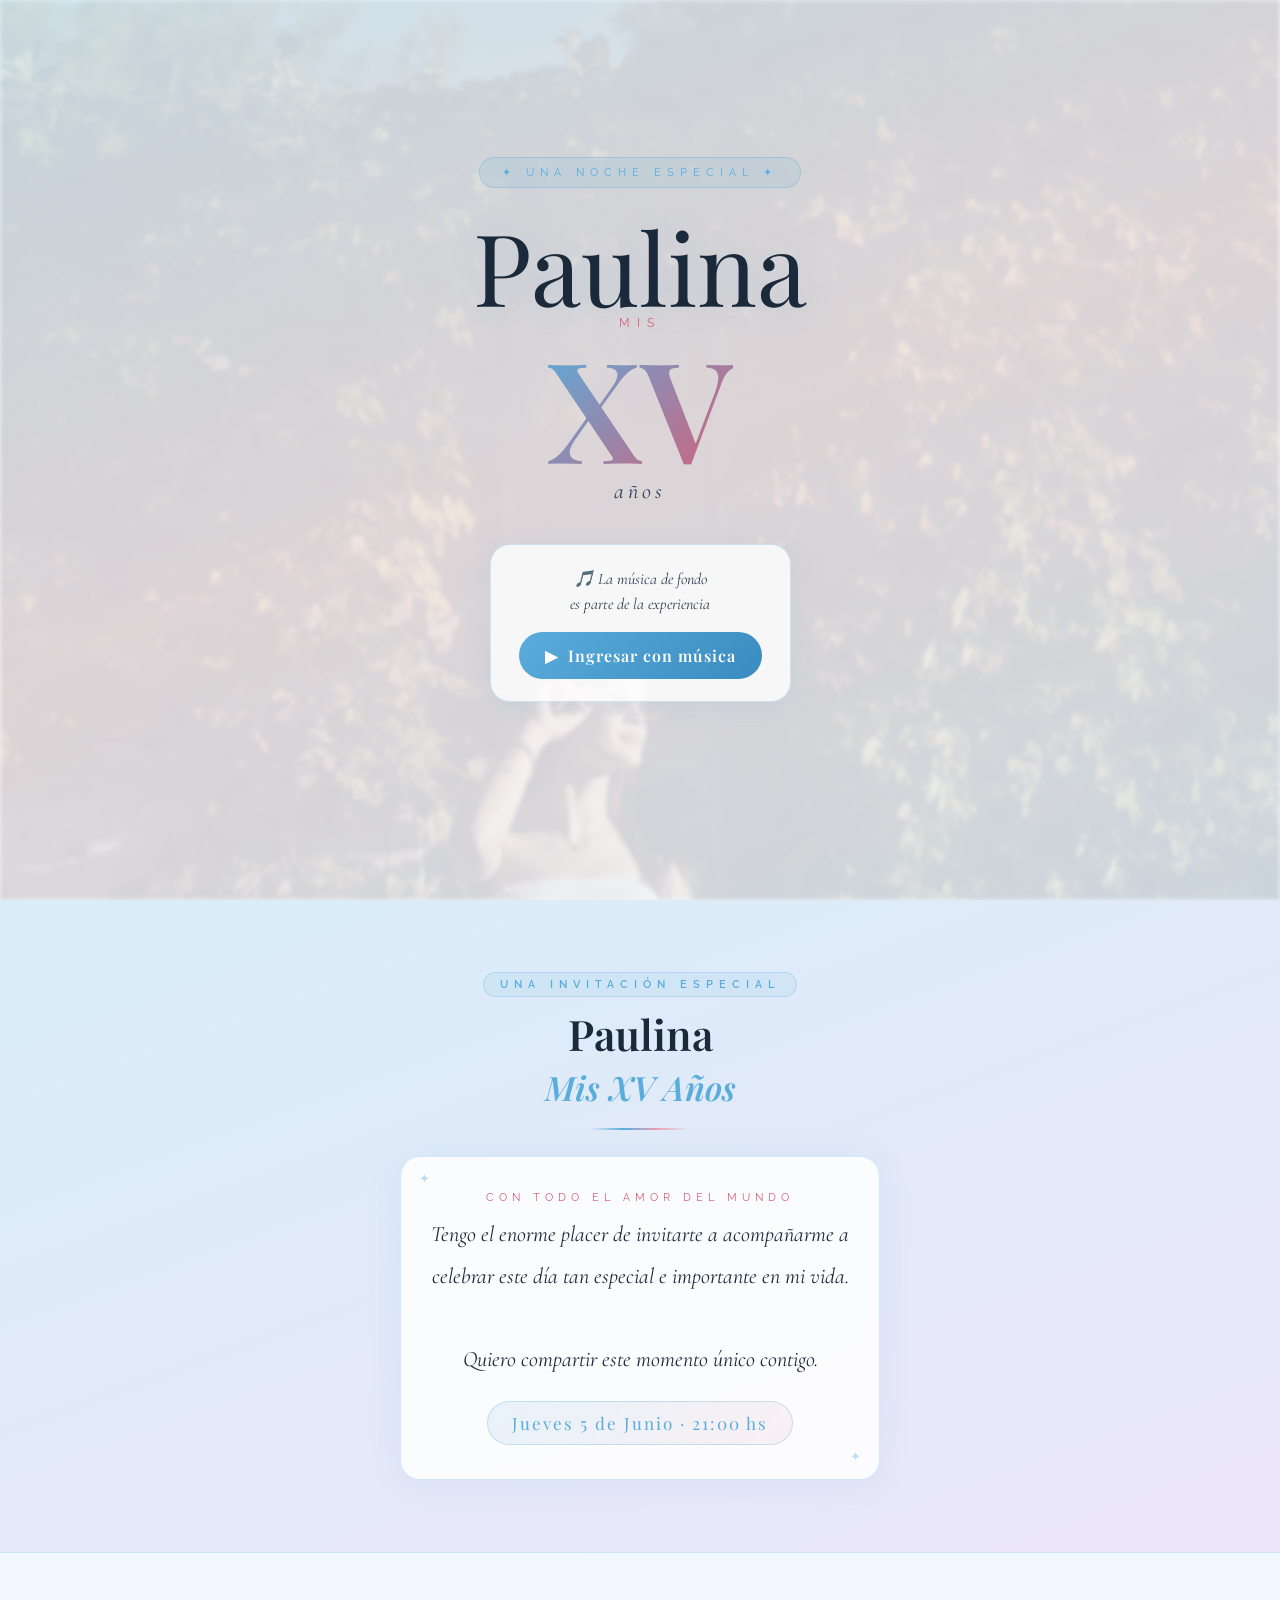
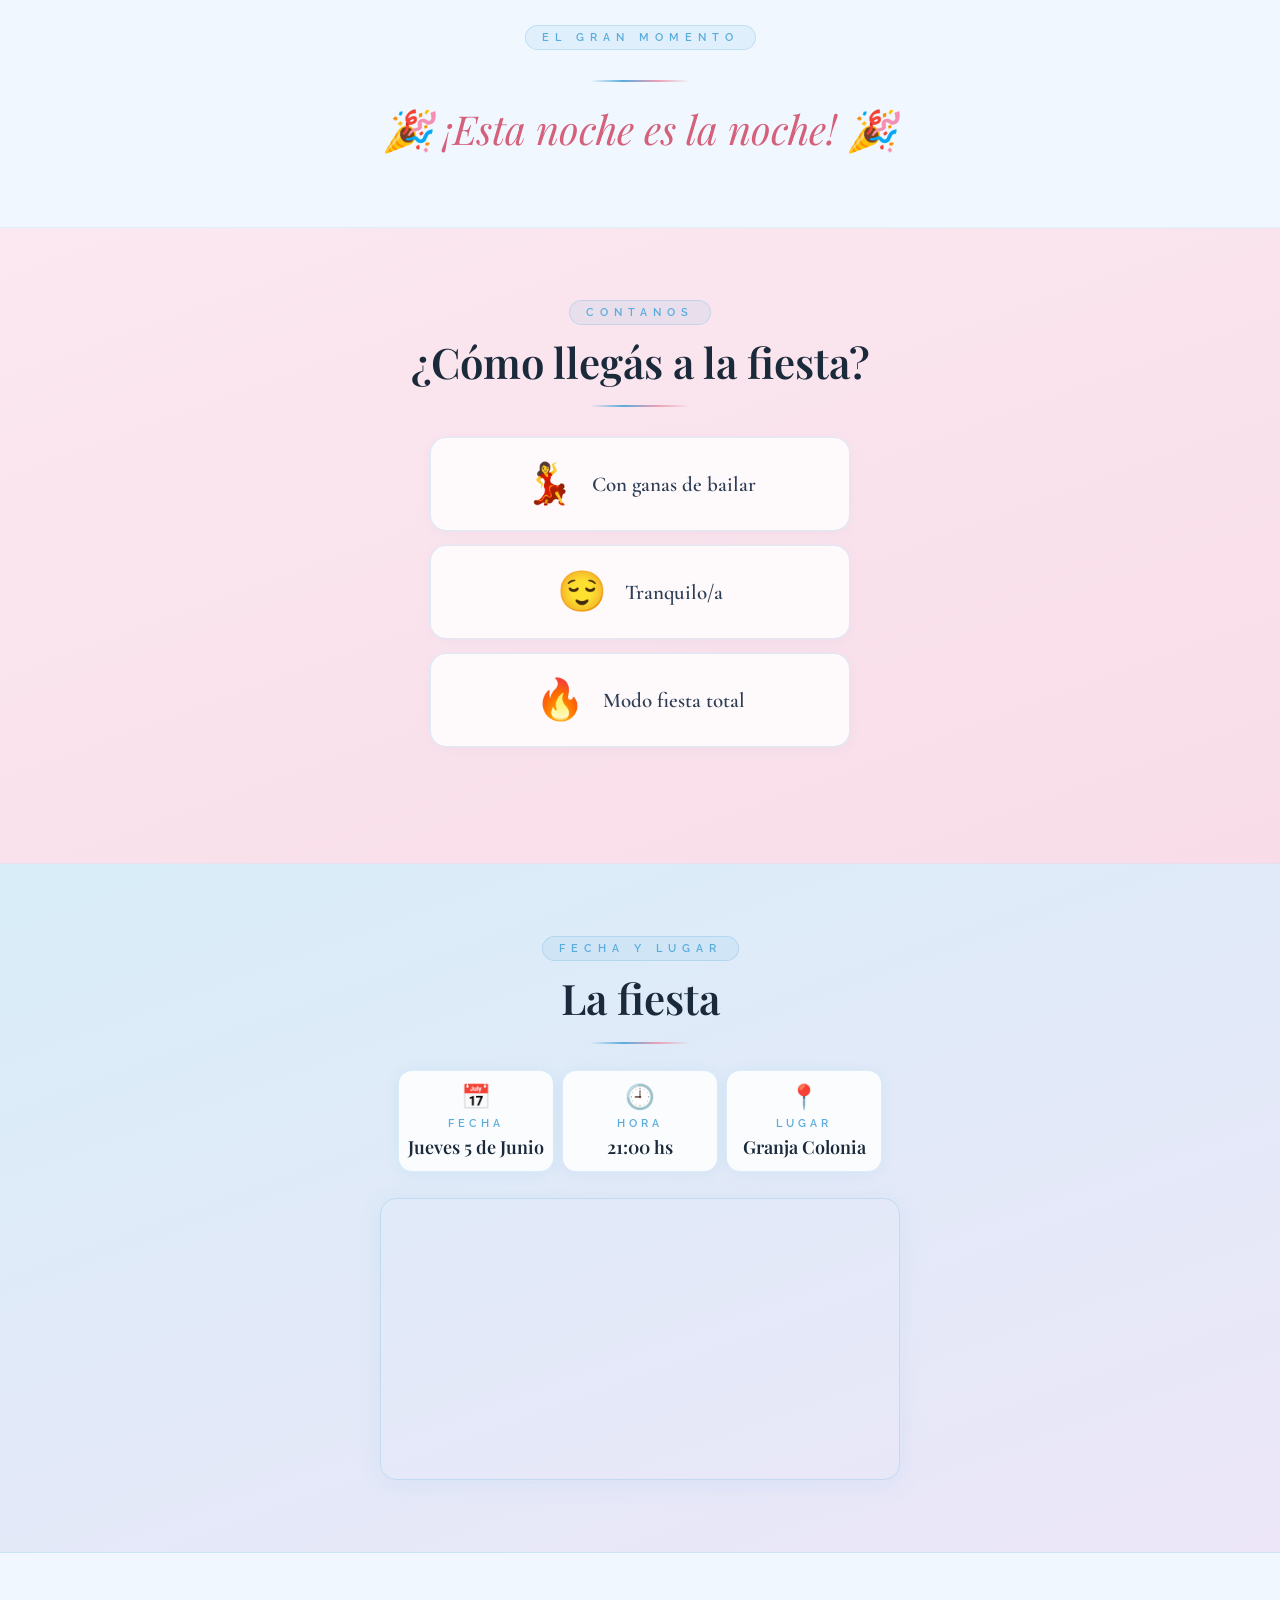
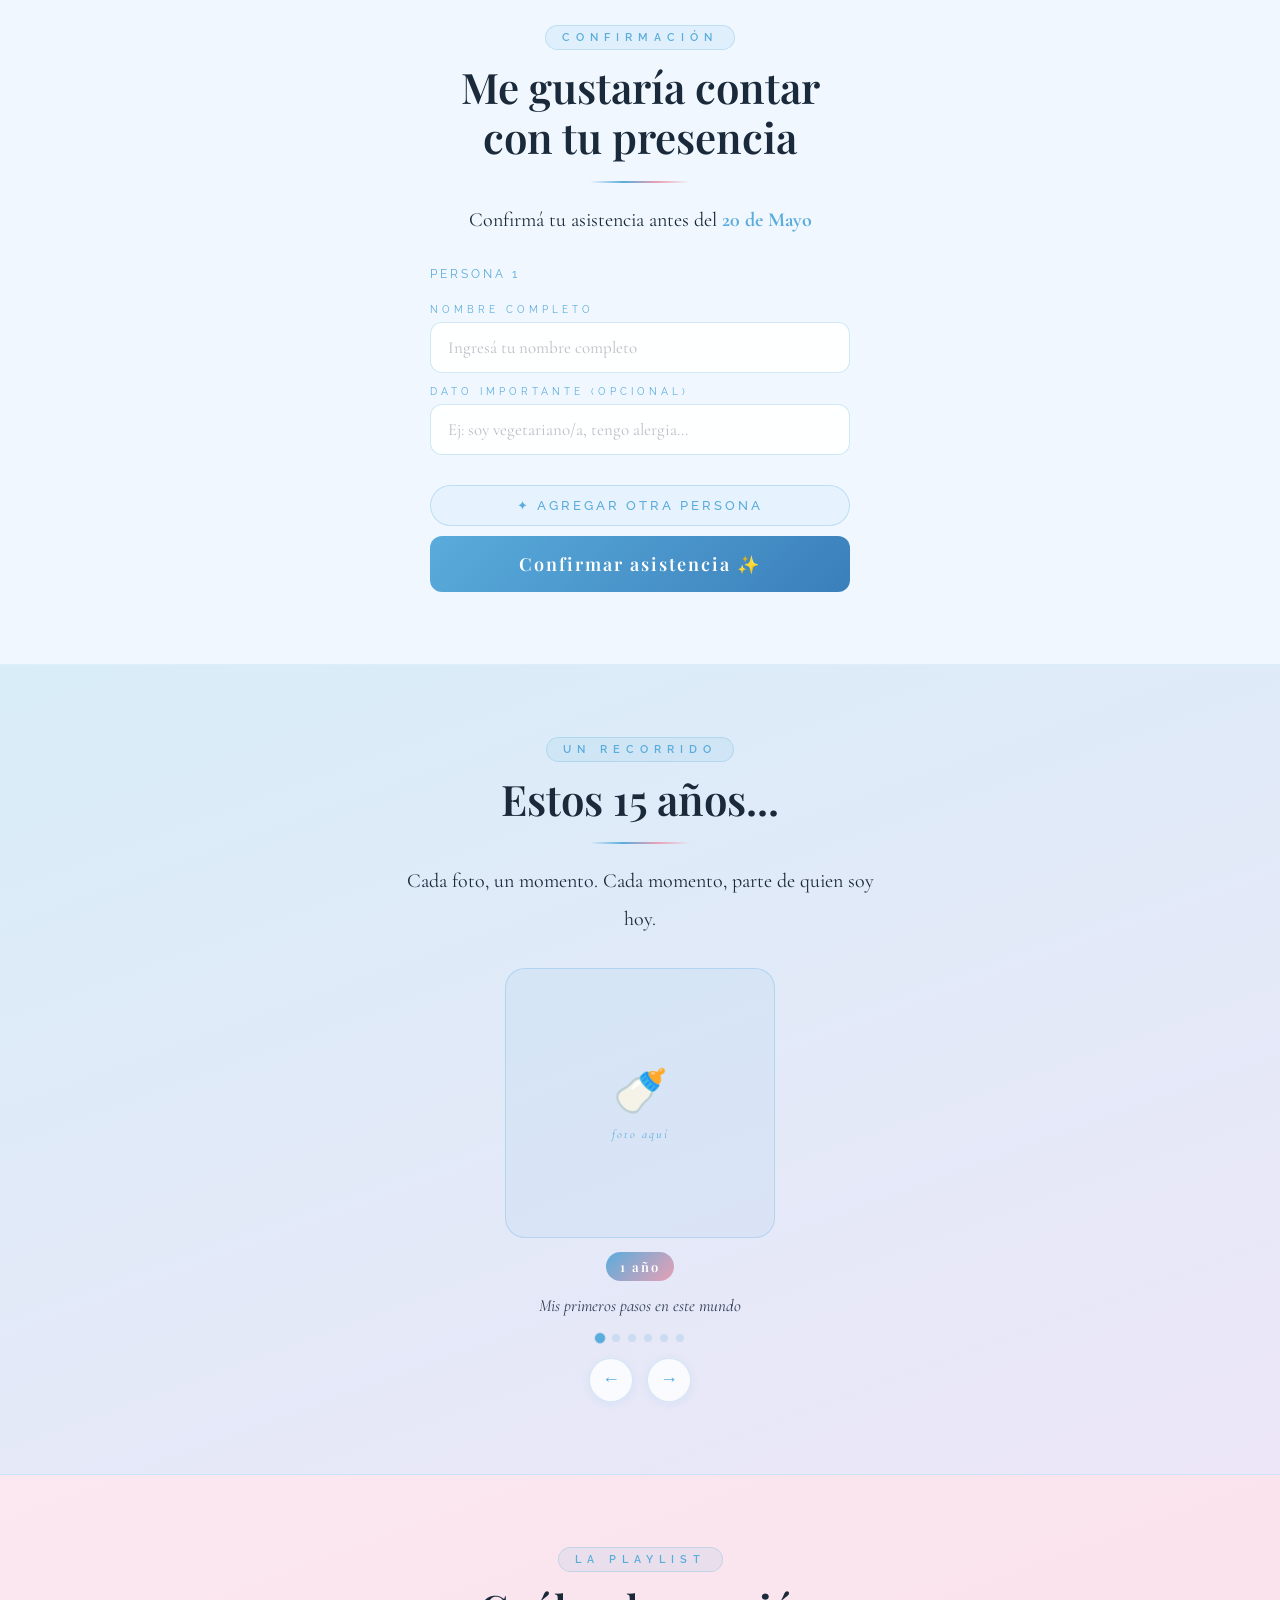
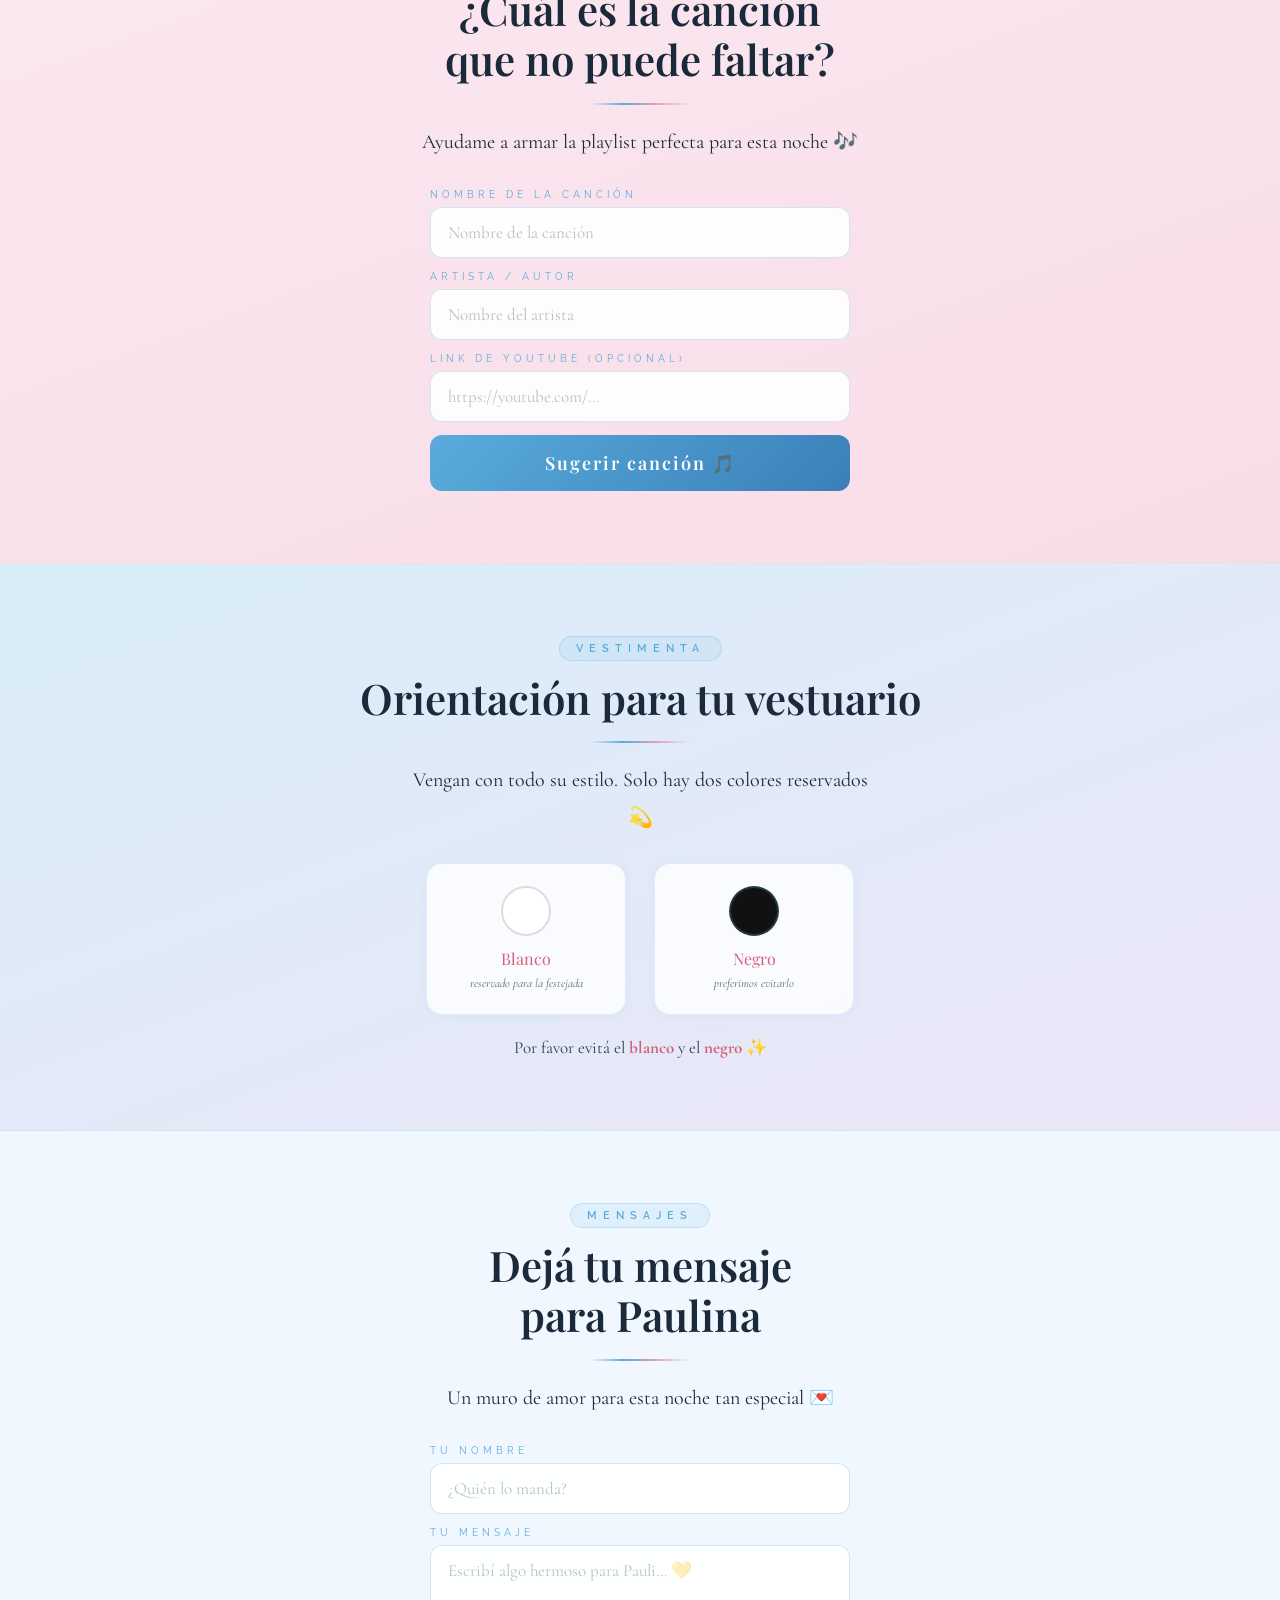
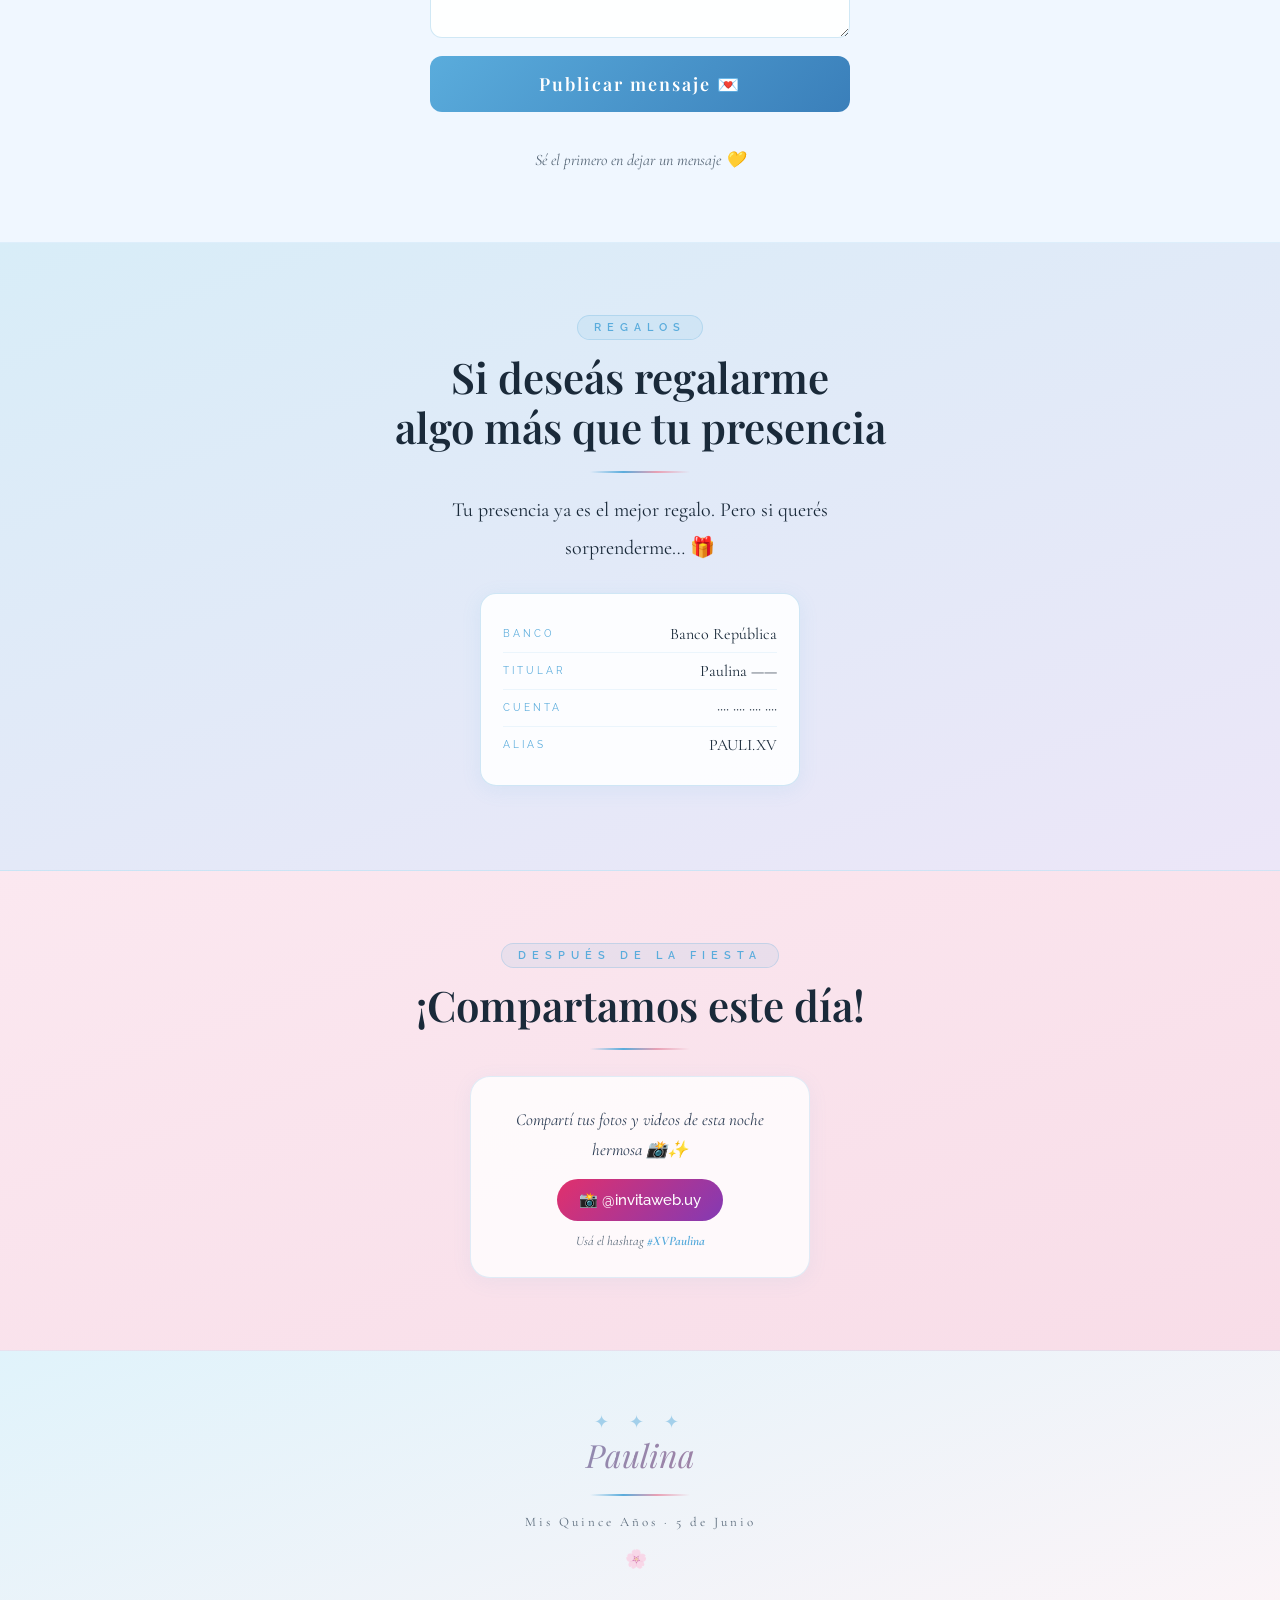
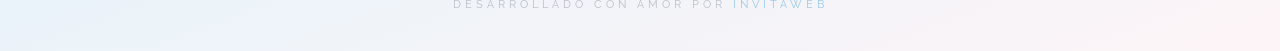
==== commit d6114429: "Update index.html" ====
--- a/index.html
+++ b/index.html
@@ -1,359 +1,625 @@
 <!DOCTYPE html>
+
 <html lang="es">
 <head>
 <meta charset="utf-8"/>
 <meta content="width=device-width, initial-scale=1.0" name="viewport"/>
-<title>Paulina · Mis XV</title>
-<link href="https://fonts.googleapis.com/css2?family=Playfair+Display:ital,wght@0,400;0,600;1,400;1,600&family=Cormorant+Garamond:ital,wght@0,300;0,400;1,400&family=Raleway:wght@300;400;500&family=Dancing+Script:wght@600;700&display=swap" rel="stylesheet"/>
+<title>Mis XV – Paulina</title>
+<meta content="Mis XV – Paulina 🌸" property="og:title"/>
+<meta content="¡Estás invitado/a a mis XV años! Jueves 5 de Junio · 21:00 hs · Granja Colonia" property="og:description"/>
+<link href="https://fonts.googleapis.com" rel="preconnect"/>
+<link href="https://fonts.googleapis.com/css2?family=Playfair+Display:ital,wght@0,400;0,600;1,400;1,600&amp;family=Cormorant+Garamond:ital,wght@0,300;0,400;0,500;1,300;1,400&amp;family=Raleway:wght@300;400;500&amp;display=swap" rel="stylesheet"/>
+
+<link href="styles.css" rel="stylesheet"/>
 <style>
-*,*::before,*::after{box-sizing:border-box;margin:0;padding:0;}
-html,body{height:100%;overflow:hidden;}
-:root{
-  --rose:#d4607a;--rose-light:#e8a0b4;
-  --sky:#5aacdc;
-  --text:#2a3a50;--text2:#4a5a70;
-  --seal:#d4849a;
-}
-body{
-  background:linear-gradient(160deg,#fbe8f0 0%,#e8f4fc 60%,#fdf4f7 100%);
-  font-family:'Cormorant Garamond',serif;
-  display:flex;flex-direction:column;align-items:center;
-  justify-content:center;min-height:100vh;min-height:100dvh;
-  position:relative;overflow:hidden;
-  padding:16px;
-}
-
-/* PÉTALOS */
-#petals{position:fixed;inset:0;pointer-events:none;z-index:1;}
-.petal{position:absolute;top:-20px;border-radius:60% 40% 55% 35%;animation:petalFall linear infinite;opacity:0;}
-@keyframes petalFall{
-  0%{transform:translateY(0) rotate(0deg) translateX(0);opacity:.65;}
-  50%{transform:translateY(50vh) rotate(200deg) translateX(18px);opacity:.45;}
-  100%{transform:translateY(108vh) rotate(380deg) translateX(-12px);opacity:0;}
-}
-
-/* HEADER */
-.header-area{
-  text-align:center;margin-bottom:20px;
-  opacity:0;animation:fadeUp .9s .2s forwards;
-  position:relative;z-index:10;
-}
-.header-date{
-  font-family:'Raleway',sans-serif;
-  font-size:clamp(10px,2.8vw,13px);
-  letter-spacing:6px;color:var(--rose);
-  text-transform:uppercase;margin-bottom:4px;
-}
-.header-name{
-  font-family:'Dancing Script',cursive;
-  font-size:clamp(56px,16vw,90px);
-  color:var(--text);line-height:1.05;
-}
-.header-subtitle{
-  font-family:'Playfair Display',serif;
-  font-size:clamp(17px,4.5vw,24px);
-  color:var(--text2);letter-spacing:3px;margin-top:2px;
-}
-
-/* ── ESCENA COMPLETA ── */
-/* Usamos un wrapper que ocupa hasta el 92vw y máximo 500px */
-.scene{
-  position:relative;
-  width:min(92vw, 500px);
-  opacity:0;animation:fadeUp .9s .55s forwards;
-  cursor:pointer;
-  z-index:10;
-  /* la altura la define el sobre SVG */
-}
-
-/* ── HOJA (carta completa) ── */
-/* Está antes del SVG en el DOM. z-index la pone arriba cuando sube. */
-.letter{
-  position:absolute;
-  left:14%;
-  width:72%;
-  /* empieza escondida dentro del sobre */
-  top:28%;
-  z-index:5;
-  opacity:0;
-  pointer-events:none;
-
-  background:linear-gradient(175deg,#fff 0%,#fdf4f8 100%);
-  border-radius:4px 4px 3px 3px;
-  border:1px solid rgba(212,96,122,.18);
-  box-shadow:0 -4px 28px rgba(212,96,122,.14), 0 2px 12px rgba(0,0,0,.07);
-
-  /* altura auto para que el contenido no se corte */
-  height:auto;
-  min-height:58%;
-
-  display:flex;flex-direction:column;
-  align-items:center;justify-content:center;
-  gap:8px;padding:20px 12px 22px;
-  text-align:center;
-  overflow:visible;
-}
-
-/* líneas decorativas en la hoja */
-.letter::before{
-  content:'';position:absolute;top:14px;left:14px;right:14px;
-  height:1px;background:linear-gradient(90deg,transparent,rgba(212,96,122,.25),transparent);
-}
-.letter::after{
-  content:'';position:absolute;bottom:14px;left:14px;right:14px;
-  height:1px;background:linear-gradient(90deg,transparent,rgba(212,96,122,.25),transparent);
-}
-.letter-ornament{font-size:clamp(22px,5vw,28px);}
-.letter-name{
-  font-family:'Dancing Script',cursive;
-  font-size:clamp(26px,7vw,38px);
-  color:var(--rose);line-height:1;
-}
-.letter-msg{
-  font-family:'Cormorant Garamond',serif;
-  font-size:clamp(13px,3.2vw,16px);
-  color:var(--text2);letter-spacing:2px;
-  font-style:italic;line-height:1.5;
-}
-.letter-date{
-  font-family:'Raleway',sans-serif;
-  font-size:clamp(10px,2.5vw,12px);
-  letter-spacing:4px;color:var(--rose);
-  text-transform:uppercase;margin-top:4px;
-}
-.letter-xv{
-  font-family:'Playfair Display',serif;
-  font-size:clamp(32px,9vw,52px);
-  font-weight:600;
-  background:linear-gradient(135deg,var(--sky),var(--rose));
-  -webkit-background-clip:text;-webkit-text-fill-color:transparent;
-  background-clip:text;
-  line-height:1;
-}
-
-/* ── SVG SOBRE ── */
-.envelope-wrap{
-  position:relative;
-  z-index:20;   /* encima de la carta hasta que sube */
-  width:100%;
-}
-.envelope-svg{width:100%;display:block;filter:drop-shadow(0 14px 32px rgba(212,96,122,.18));}
-
-/* FLAP */
-.flap{transform-box:fill-box;transform-origin:50% 0%;}
-
-/* ── SELLO ── */
-.seal-wrap{
-  position:absolute;
-  left:50%;bottom:32%;
-  transform:translateX(-50%);
-  z-index:25;
-}
-.seal-circle{
-  width:clamp(68px,16vw,84px);
-  height:clamp(68px,16vw,84px);
-  border-radius:50%;
-  background:radial-gradient(circle at 38% 35%,#e8a4b8,var(--seal) 55%,#b86880);
-  display:flex;align-items:center;justify-content:center;
-  box-shadow:0 4px 18px rgba(180,80,100,.3),inset 0 1px 3px rgba(255,255,255,.4);
-  position:relative;
-}
-.seal-icon{font-size:clamp(20px,5vw,26px);position:relative;z-index:2;}
-
-/* ── ANIMACIONES ── */
-@keyframes flapOpen{
-  0%  {transform:rotateX(0deg);}
-  100%{transform:rotateX(-175deg);}
-}
-@keyframes sealPop{
-  0%  {transform:translateX(-50%) scale(1);opacity:1;}
-  35% {transform:translateX(-50%) scale(1.18);opacity:.7;}
-  100%{transform:translateX(-50%) scale(0);opacity:0;}
-}
-/* La carta sube desde dentro y pasa POR ENCIMA del sobre */
-@keyframes letterRise{
-  0%  {transform:translateY(0) scale(.97);opacity:0;}
-  20% {opacity:1;}
-  100%{transform:translateY(-52%) scale(1);opacity:1;}
-}
-@keyframes envelopeExit{
-  to{transform:scale(.88) translateY(16px);opacity:0;}
-}
-@keyframes fadeUp{from{opacity:0;transform:translateY(18px);}to{opacity:1;transform:translateY(0);}}
-
-/* Clases de estado */
-.opening .flap     {animation:flapOpen   1.1s  .1s  cubic-bezier(.4,0,.2,1) forwards;}
-.opening .seal-wrap{animation:sealPop    .55s  .05s ease-in               forwards;}
-.opening .letter   {animation:letterRise 1.4s  .9s  cubic-bezier(.2,.8,.3,1) forwards;}
-.done              {animation:envelopeExit .55s .1s ease-in               forwards;}
-
-/* hover sello */
-.scene:not(.opening) .seal-wrap{transition:transform .2s;}
-.scene:hover:not(.opening) .seal-wrap{transform:translateX(-50%) scale(1.08);}
-
-/* HINT */
-.tap-hint{
-  margin-top:14px;text-align:center;
-  font-family:'Raleway',sans-serif;
-  font-size:clamp(9px,2.5vw,11px);
-  letter-spacing:4px;color:rgba(42,58,80,.36);
-  text-transform:uppercase;
-  opacity:0;animation:fadeUp .9s 1.1s forwards;
-  position:relative;z-index:10;transition:opacity .3s;
-}
-
-/* FOOTER */
-.footer-text{
-  margin-top:16px;text-align:center;
-  font-family:'Playfair Display',serif;
-  font-size:clamp(15px,4vw,21px);
-  font-style:italic;color:var(--text2);
-  opacity:0;animation:fadeUp .9s .85s forwards;
-  position:relative;z-index:10;
-}
-
-/* OVERLAY */
-#overlay{
-  position:fixed;inset:0;
-  background:linear-gradient(160deg,#fbe8f0,#e8f4fc);
-  opacity:0;pointer-events:none;z-index:100;
-  transition:opacity .65s ease;
-}
-#overlay.fade-in{opacity:1;pointer-events:all;}
-</style>
-</head>
+/* RSVP party emoji burst */
+.party-burst{position:absolute;inset:0;pointer-events:none;overflow:visible;z-index:10;}
+.party-emoji{
+  position:absolute;font-size:22px;
+  animation:noteFly 1.6s ease-out forwards;opacity:0;
+  top:50%;left:50%;
+}
+</style></head>
 <body>
 <div id="petals"></div>
-<div id="overlay"></div>
-
-<div class="header-area">
-  <p class="header-date">05 · 06 · 2025</p>
-  <h1 class="header-name">Paulina</h1>
-  <p class="header-subtitle" style="opacity:0;animation:fadeUp .9s .5s forwards;">Mis XV</p>
-</div>
-
-<div class="scene" id="scene" onclick="openEnvelope()">
-
-  <!-- 1. HOJA COMPLETA — en el DOM primero, z-index la sube al animarse -->
-  <div class="letter" id="letter">
-    <span class="letter-ornament">🌸</span>
-    <span class="letter-xv">XV</span>
-    <span class="letter-name">Paulina</span>
-    <span class="letter-msg">Te invito a compartir<br/>la noche más especial<br/>de mi vida</span>
-    <span class="letter-date">Jueves 5 de Junio · 21:00 hs</span>
+<audio id="bg-audio" loop="">
+<source src="https://www.dropbox.com/scl/fi/ehjotuprtsx8vl22t01s5/Ed-Sheeran-Perfect.mp3?rlkey=2dh03h3hcytiv7m80mpddvq2r&amp;raw=1" type="audio/mpeg"/>
+</audio>
+<!-- ═══ HERO ═══ -->
+<section id="hero">
+<div id="hero-bg-photo"></div>
+<div class="hero-badge">✦ una noche especial ✦</div>
+<h1 class="hero-name">Paulina</h1>
+<p class="hero-pre">Mis</p>
+<div class="hero-xv">XV</div>
+<p class="hero-anos">años</p>
+<div class="music-btn-wrap">
+<div class="music-card">
+<p style="text-align:center;">🎵 La música de fondo<br/>es parte de la experiencia</p>
+<button class="btn-music" id="musicBtn" onclick="toggleMusic()">
+<span id="musicIcon">▶</span>
+<span id="musicLabel">Ingresar con música</span>
+</button>
+<div class="audio-playing" id="audioAnim">
+<div class="bar-anim" style="animation-delay:0s;height:5px;"></div>
+<div class="bar-anim" style="animation-delay:.12s;height:9px;"></div>
+<div class="bar-anim" style="animation-delay:.24s;height:13px;"></div>
+<div class="bar-anim" style="animation-delay:.12s;height:9px;"></div>
+<div class="bar-anim" style="animation-delay:0s;height:5px;"></div>
+<span style="margin-left:8px;">Perfect · Ed Sheeran</span>
+</div>
+</div>
+</div>
+</section>
+<!-- ═══ INVITACIÓN ═══ -->
+<section class="section s-dark" id="invitacion">
+<span class="sec-tag">una invitación especial</span>
+<h2 class="sec-title">Paulina<br/><em style="font-size:.8em;color:var(--sky);">Mis XV Años</em></h2>
+<div class="gold-line"></div>
+<div class="invite-card">
+<p class="invite-who">Con todo el amor del mundo</p>
+<p class="invite-text">Tengo el enorme placer de invitarte a acompañarme a celebrar este día tan especial e importante en mi vida.<br/><br/>Quiero compartir este momento único contigo.</p>
+<div class="invite-date">Jueves 5 de Junio · 21:00 hs</div>
+</div>
+</section>
+<!-- ═══ COUNTDOWN ═══ -->
+<section class="section" id="countdown-section">
+<span class="sec-tag">el gran momento</span>
+<h2 class="sec-title" id="countdownTitle">Faltan...</h2>
+<div class="gold-line"></div>
+<div class="countdown-grid" id="countdownGrid">
+<div class="count-box"><span class="count-num" id="cd-days">--</span><span class="count-label">Días</span></div>
+<div class="count-box"><span class="count-num" id="cd-hours">--</span><span class="count-label">Horas</span></div>
+<div class="count-box"><span class="count-num" id="cd-mins">--</span><span class="count-label">Min</span></div>
+<div class="count-box"><span class="count-num" id="cd-secs">--</span><span class="count-label">Seg</span></div>
+</div>
+<div id="event-arrived">🎉 ¡Esta noche es la noche! 🎉</div>
+</section>
+<!-- ═══ MOOD ═══ -->
+<section class="section s-rose">
+<span class="sec-tag">contanos</span>
+<h2 class="sec-title">¿Cómo llegás a la fiesta?</h2>
+<div class="gold-line"></div>
+<div class="mood-grid mood-grid-vertical">
+<button class="mood-btn mood-btn-centered" onclick="selectMood(this,'¡Así me gusta! ¡Con toda la energía! 💃')">
+<span class="mood-icon">💃</span><span class="mood-label">Con ganas de bailar</span>
+</button>
+<button class="mood-btn mood-btn-centered" onclick="selectMood(this,'Perfecto, también hay lugar para descansar 😌')">
+<span class="mood-icon">😌</span><span class="mood-label">Tranquilo/a</span>
+</button>
+<button class="mood-btn mood-btn-centered" onclick="selectMood(this,'¡¡MODO BESTIA ACTIVADO!! 🔥🎉')">
+<span class="mood-icon">🔥</span><span class="mood-label">Modo fiesta total</span>
+</button>
+</div>
+<p id="mood-response"></p>
+</section>
+<!-- ═══ LUGAR ═══ -->
+<section class="section s-dark">
+<span class="sec-tag">fecha y lugar</span>
+<h2 class="sec-title">La fiesta</h2>
+<div class="gold-line"></div>
+<div class="lugar-info">
+<div class="lugar-detail"><span class="ld-icon">📅</span><span class="ld-label">Fecha</span><span class="ld-val">Jueves 5 de Junio</span></div>
+<div class="lugar-detail"><span class="ld-icon">🕘</span><span class="ld-label">Hora</span><span class="ld-val">21:00 hs</span></div>
+<div class="lugar-detail"><span class="ld-icon">📍</span><span class="ld-label">Lugar</span><span class="ld-val">Granja Colonia</span></div>
+</div>
+<div class="map-wrap">
+<iframe allowfullscreen="" height="280" loading="lazy" referrerpolicy="no-referrer-when-downgrade" src="https://www.google.com/maps/embed?pb=!1m18!1m12!1m3!1d3290.685437477045!2d-57.740736999999996!3d-34.4347445!2m3!1f0!2f0!3f0!3m2!1i1024!2i768!4f13.1!3m3!1m2!1s0x95a30c7c1a34ffbd%3A0x6a4ad1bd16b728e4!2sGranja%20Colonia!5e0!3m2!1ses-419!2suy!4v1768006159809!5m2!1ses-419!2suy" style="border:0;display:block;" width="100%"></iframe>
+</div>
+</section>
+<!-- ═══ RSVP ═══ -->
+<section class="section">
+<span class="sec-tag">confirmación</span>
+<h2 class="sec-title">Me gustaría contar<br/>con tu presencia</h2>
+<div class="gold-line"></div>
+<p class="sec-body">Confirmá tu asistencia antes del <strong style="color:var(--sky)">20 de Mayo</strong></p>
+<div id="rsvp-wrap">
+<div id="rsvp-forms-container">
+<div class="rsvp-form rsvp-person-form" id="rsvp-form-0">
+<p class="rsvp-person-label">Persona 1</p>
+<div><label class="field-label">Nombre completo</label><input class="rsvp-input rsvp-name-input" placeholder="Ingresá tu nombre completo" type="text"/></div>
+<div><label class="field-label">Dato importante (opcional)</label><input class="rsvp-input rsvp-dato-input" placeholder="Ej: soy vegetariano/a, tengo alergia..." type="text"/></div>
+</div>
+</div>
+<div style="max-width:420px;margin:12px auto 0;display:flex;gap:10px;flex-direction:column;">
+<button class="btn-add-person" id="btn-add-person" onclick="addRSVPPerson()">✦ Agregar otra persona</button>
+<div style="position:relative;">
+  <div class="party-burst" id="party-burst"></div>
+  <button class="btn-gold" id="rsvp-btn" onclick="submitRSVP()">Confirmar asistencia ✨</button>
+</div>
+<p class="sheet-loading" id="rsvp-loading">Enviando...</p>
+</div>
+</div>
+<div class="success-box" id="rsvp-success" style="position:relative;overflow:visible;">
+  <div class="party-burst" id="party-burst"></div>
+  <span class="success-icon">🌸</span>
+  <p class="success-msg" id="rsvp-thanks-msg"></p>
+  <button class="btn-add-more" onclick="showAddMore()">¿Olvidaste a alguien? Agregar más →</button>
+</div>
+<div id="rsvp-add-more" style="display:none;max-width:420px;margin:20px auto 0;">
+  <div id="rsvp-extra-container"></div>
+  <div style="display:flex;gap:10px;flex-direction:column;margin-top:10px;">
+    <button class="btn-add-person" onclick="addExtraPerson()">✦ Agregar otra persona</button>
+    <button class="btn-gold" id="rsvp-extra-btn" onclick="submitExtra()">Confirmar ✨</button>
+    <p class="sheet-loading" id="rsvp-extra-loading">Enviando...</p>
   </div>
-
-  <!-- 2. SELLO -->
-  <div class="seal-wrap" id="seal-wrap">
-    <div class="seal-circle">
-      <svg viewBox="0 0 84 84" style="position:absolute;inset:0;width:100%;height:100%;">
-        <defs>
-          <path id="cp" d="M42,42 m-30,0 a30,30 0 1,1 60,0 a30,30 0 1,1 -60,0"/>
-        </defs>
-        <text font-family="Raleway,sans-serif" font-size="6.2" fill="rgba(42,30,36,0.58)" letter-spacing="1.3">
-          <textPath href="#cp" startOffset="2%">Tocá aquí · para ver la invitación ·</textPath>
-        </text>
-      </svg>
-      <span class="seal-icon">🌿</span>
-    </div>
+</div>
+</section>
+<!-- ═══ SLIDESHOW ═══ -->
+<section class="section s-dark" id="slideshow-section">
+<span class="sec-tag">un recorrido</span>
+<h2 class="sec-title">Estos 15 años...</h2>
+<div class="gold-line"></div>
+<p class="sec-body">Cada foto, un momento. Cada momento, parte de quien soy hoy.</p>
+<div class="slides-wrap">
+<div class="slide active">
+<div class="slide-photo"><div class="slide-photo-placeholder">🍼<span>foto aquí</span></div></div>
+<div class="slide-year-tag">1 año</div><p class="slide-caption">Mis primeros pasos en este mundo</p>
+</div>
+<div class="slide">
+<div class="slide-photo"><div class="slide-photo-placeholder">🎠<span>foto aquí</span></div></div>
+<div class="slide-year-tag">4 años</div><p class="slide-caption">La infancia más feliz</p>
+</div>
+<div class="slide">
+<div class="slide-photo"><div class="slide-photo-placeholder">🎒<span>foto aquí</span></div></div>
+<div class="slide-year-tag">7 años</div><p class="slide-caption">Empezando la escuela con todo</p>
+</div>
+<div class="slide">
+<div class="slide-photo"><div class="slide-photo-placeholder">⭐<span>foto aquí</span></div></div>
+<div class="slide-year-tag">10 años</div><p class="slide-caption">Creciendo y brillando</p>
+</div>
+<div class="slide">
+<div class="slide-photo"><div class="slide-photo-placeholder">💫<span>foto aquí</span></div></div>
+<div class="slide-year-tag">13 años</div><p class="slide-caption">Encontrando mi camino</p>
+</div>
+<div class="slide">
+<div class="slide-photo" style="background:rgba(212,170,90,.15);border-color:var(--gold);display:flex;align-items:center;justify-content:center;">
+<span style="font-family:'Playfair Display',serif;font-size:52px;color:var(--gold);">XV</span>
+</div>
+<div class="slide-year-tag" style="background:var(--rose);color:#fff;">¡Hoy! ✨</div>
+<p class="slide-caption">La noche más especial de mi vida</p>
+</div>
+</div>
+<div class="slide-dots" id="slideDots"></div>
+<div class="slide-nav">
+<button onclick="changeSlide(-1)">←</button>
+<button onclick="changeSlide(1)">→</button>
+</div>
+</section>
+<!-- ═══ CANCIÓN ═══ -->
+<section class="section s-rose">
+<span class="sec-tag">la playlist</span>
+<h2 class="sec-title">¿Cuál es la canción<br/>que no puede faltar?</h2>
+<div class="gold-line"></div>
+<p class="sec-body">Ayudame a armar la playlist perfecta para esta noche 🎶</p>
+<div id="cancion-wrap">
+<div class="cancion-form">
+<div><label class="field-label">Nombre de la canción</label><input class="rsvp-input" id="song-name" placeholder="Nombre de la canción" type="text"/></div>
+<div><label class="field-label">Artista / Autor</label><input class="rsvp-input" id="song-artist" placeholder="Nombre del artista" type="text"/></div>
+<div><label class="field-label">Link de YouTube (opcional)</label><input class="rsvp-input" id="song-yt" placeholder="https://youtube.com/..." type="url"/></div>
+<button class="btn-gold" id="song-btn" onclick="submitSong()">Sugerir canción 🎵</button>
+<p class="sheet-loading" id="song-loading">Enviando...</p>
+</div>
+</div>
+<div class="success-box" id="song-success">
+  <div class="music-burst" id="music-burst"></div>
+  <div class="song-success-content">
+    <div class="vinyl-spin">🎵</div>
+    <p class="song-success-headline">¡Ya suena en la lista!</p>
+    <p class="success-msg">Tu canción está en la playlist. ¡Esta noche va a sonar con todo! 🔥</p>
   </div>
-
-  <!-- 3. SVG SOBRE — encima mientras la carta no sube -->
-  <div class="envelope-wrap" id="envelope-wrap">
-    <svg class="envelope-svg" viewBox="0 0 500 380" xmlns="http://www.w3.org/2000/svg">
-      <defs>
-        <linearGradient id="envG" x1="0" y1="0" x2="0" y2="1">
-          <stop offset="0%" stop-color="#f9eeea"/>
-          <stop offset="100%" stop-color="#efdbcf"/>
-        </linearGradient>
-        <linearGradient id="flapG" x1="0" y1="0" x2="0" y2="1">
-          <stop offset="0%" stop-color="#f2dfd6"/>
-          <stop offset="100%" stop-color="#e6cdc0"/>
-        </linearGradient>
-        <filter id="sh">
-          <feDropShadow dx="0" dy="10" stdDeviation="14" flood-color="rgba(212,96,122,0.14)"/>
-        </filter>
-      </defs>
-
-      <!-- Cuerpo -->
-      <rect x="14" y="80" width="472" height="288" rx="16" fill="url(#envG)" filter="url(#sh)"/>
-
-      <!-- Triángulos de doblez laterales e inferior -->
-      <polygon points="14,80  250,230  14,368"  fill="#ecddd4" opacity=".5"/>
-      <polygon points="486,80 250,230 486,368"  fill="#ecddd4" opacity=".5"/>
-      <polygon points="14,368 250,248 486,368"  fill="#e4cfc4" opacity=".6"/>
-
-      <!-- Líneas de doblez -->
-      <line x1="14"  y1="80"  x2="250" y2="230" stroke="rgba(200,145,125,.2)" stroke-width="1"/>
-      <line x1="486" y1="80"  x2="250" y2="230" stroke="rgba(200,145,125,.2)" stroke-width="1"/>
-
-      <!-- FLAP animable -->
-      <g class="flap" style="transform-origin:250px 80px;">
-        <polygon points="14,82 250,220 486,82" fill="url(#flapG)"/>
-        <line x1="14" y1="82" x2="486" y2="82" stroke="rgba(200,145,125,.16)" stroke-width="1"/>
-      </g>
-
-      <!-- Borde -->
-      <rect x="14" y="80" width="472" height="288" rx="16" fill="none" stroke="rgba(212,150,130,.18)" stroke-width="1.5"/>
-
-      <!-- "Mis XV" manuscrita -->
-      <text x="250" y="310" text-anchor="middle"
-        font-family="'Dancing Script',cursive" font-size="34"
-        fill="rgba(42,58,80,.32)" transform="rotate(-2,250,310)">Mis XV</text>
-    </svg>
-  </div>
-
-</div>
-
-<p class="tap-hint" id="tap-hint">tocá el sobre para abrirlo ✦</p>
-<p class="footer-text">¡Guardamos un lugar para vos!</p>
-
+</div>
+</section>
+<!-- ═══ DRESS CODE ═══ -->
+<section class="section s-dark">
+<span class="sec-tag">vestimenta</span>
+<h2 class="sec-title">Orientación para tu vestuario</h2>
+<div class="gold-line"></div>
+<p class="sec-body">Vengan con todo su estilo. Solo hay dos colores reservados 💫</p>
+<div class="dress-grid" style="justify-content:center;gap:28px;">
+<div class="dress-card">
+  <div class="dress-swatch" style="background:#ffffff;border:2px solid #ddd;"></div>
+  <span class="dress-name" style="color:var(--rose);">Blanco</span>
+  <span class="dress-hint">reservado para la festejada</span>
+</div>
+<div class="dress-card">
+  <div class="dress-swatch" style="background:#111111;"></div>
+  <span class="dress-name" style="color:var(--rose);">Negro</span>
+  <span class="dress-hint">preferimos evitarlo</span>
+</div>
+</div>
+<p class="dress-avoid" style="margin-top:22px;font-size:17px;">Por favor evitá el <strong>blanco</strong> y el <strong>negro</strong> ✨</p>
+</section>
+<!-- ═══ MURO MENSAJES ═══ -->
+<section class="section">
+<span class="sec-tag">mensajes</span>
+<h2 class="sec-title">Dejá tu mensaje<br/>para Paulina</h2>
+<div class="gold-line"></div>
+<p class="sec-body" style="margin-bottom:26px;">Un muro de amor para esta noche tan especial 💌</p>
+<div class="wall-form">
+<div><label class="field-label">Tu nombre</label><input class="rsvp-input" id="msg-author" placeholder="¿Quién lo manda?" type="text"/></div>
+<div><label class="field-label">Tu mensaje</label><textarea class="rsvp-input" id="msg-text" placeholder="Escribí algo hermoso para Pauli... 💛" rows="3"></textarea></div>
+<button class="btn-gold" id="msg-btn" onclick="submitMessage()">Publicar mensaje 💌</button>
+<p class="sheet-loading" id="msg-loading">Enviando...</p>
+</div>
+<div class="messages-grid" id="messages-grid"></div>
+<p id="no-msgs" style="font-style:italic;color:var(--text3);margin-top:14px;font-size:16px;">Sé el primero en dejar un mensaje 💛</p>
+<div id="load-more-wrap" style="display:none;margin-top:18px;">
+<button class="btn-load-more" id="load-more-btn" onclick="showMoreMessages()">Ver más mensajes 💌</button>
+</div>
+</section>
+<!-- ═══ REGALOS ═══ -->
+<section class="section s-dark">
+<span class="sec-tag">regalos</span>
+<h2 class="sec-title">Si deseás regalarme<br/>algo más que tu presencia</h2>
+<div class="gold-line"></div>
+<p class="sec-body">Tu presencia ya es el mejor regalo. Pero si querés sorprenderme… 🎁</p>
+<div class="cuenta-card" style="margin-top:26px;">
+<div class="cuenta-row"><span class="cuenta-key">Banco</span><span class="cuenta-val">Banco República</span></div>
+<div class="cuenta-row"><span class="cuenta-key">Titular</span><span class="cuenta-val">Paulina ——</span></div>
+<div class="cuenta-row"><span class="cuenta-key">Cuenta</span><span class="cuenta-val">···· ···· ···· ····</span></div>
+<div class="cuenta-row"><span class="cuenta-key">Alias</span><span class="cuenta-val">PAULI.XV</span></div>
+</div>
+<p style="margin-top:12px;font-style:italic;font-size:13px;color:var(--text3);"></p>
+</section>
+<!-- ═══ COMPARTIR ═══ -->
+<section class="section s-rose">
+<span class="sec-tag">después de la fiesta</span>
+<h2 class="sec-title">¡Compartamos este día!</h2>
+<div class="gold-line"></div>
+<div class="compartir-card">
+<p style="font-size:17px;line-height:1.75;color:var(--text2);font-style:italic;">Compartí tus fotos y videos de esta noche hermosa 📸✨</p>
+<a class="ig-link" href="https://instagram.com/invitaweb.uy" target="_blank">📸 @invitaweb.uy</a>
+<p style="margin-top:12px;font-size:13px;color:var(--text3);font-style:italic;">Usá el hashtag <strong style="color:var(--sky)">#XVPaulina</strong></p>
+</div>
+</section>
+<!-- ═══ FOOTER ═══ -->
+<footer>
+<div class="ornament">✦ ✦ ✦</div>
+<p class="footer-name">Paulina</p>
+<div class="gold-line"></div>
+<p class="footer-sub">Mis Quince Años · 5 de Junio</p>
+<div class="ornament" style="margin-top:18px;">🌸</div>
+<p class="footer-dev">Desarrollado con amor por <a href="https://www.instagram.com/invitaweb.uy/" target="_blank">InvitaWeb</a></p>
+</footer>
 <script>
+const RSVP_URL   = 'https://script.google.com/macros/s/AKfycbyi6a5xI08bsREtnfmGYhNfFPGB_bNEKlNDGRyHwrM_zT0jf7yCLWRuNT-dA-_wqRsHQw/exec';
+const SONG_URL   = 'https://script.google.com/macros/s/AKfycbzy2UsSYHw_9uILyC051JPQ9Bj5VAA-uxVh5SOUbpsgLlyWz7xuh8jjueIz0KiTCna6/exec';
+const WALL_URL   = 'https://script.google.com/macros/s/AKfycby2T5ARFPa6JnvJi9KG8gLJfTowxAut2ldMXVoBoAovnlavERXnBylis9NxJnGqiFxN6Q/exec';
+const TOKEN      = 'paulina2025xv';
+
 /* PÉTALOS */
 (function(){
   const c=document.getElementById('petals');
-  const cols=['#a8d8f0','#e8a0b4','#5aacdc','#f0c8d8','#90ccee','#d4607a','#f5d0dc'];
-  for(let i=0;i<28;i++){
-    const p=document.createElement('div');p.className='petal';
-    const s=6+Math.random()*9;
-    p.style.cssText=[
-      'left:'+(Math.random()*100)+'vw',
-      'width:'+s+'px','height:'+(s*1.4)+'px',
+  const cols=['#a8d8f0','#e8a0b4','#5aacdc','#f0c8d8','#90ccee','#d4607a','#b8e0f4'];
+  for(let i=0;i<30;i++){
+    const p=document.createElement('div'); p.className='petal';
+    const s=7+Math.random()*10;
+    p.style.cssText=['left:'+(Math.random()*100)+'vw','width:'+s+'px','height:'+(s*1.4)+'px',
       'background:'+cols[Math.floor(Math.random()*cols.length)],
-      'animation-duration:'+(5+Math.random()*7)+'s',
-      'animation-delay:'+(-Math.random()*8)+'s',
+      'animation-duration:'+(4+Math.random()*7)+'s',
+      'animation-delay:'+(Math.random()*10)+'s',
       'border-radius:'+(48+Math.random()*20)+'% '+(38+Math.random()*20)+'% '+(52+Math.random()*18)+'% '+(34+Math.random()*18)+'%'
     ].join(';');
     c.appendChild(p);
   }
 })();
 
-/* ABRIR SOBRE */
-let opened=false;
-function openEnvelope(){
-  if(opened)return;
-  opened=true;
-  document.getElementById('tap-hint').style.opacity='0';
-
-  const scene=document.getElementById('scene');
-  const letter=document.getElementById('letter');
-  const envWrap=document.getElementById('envelope-wrap');
-
-  scene.classList.add('opening');
-
-  // A los 900ms (flap ya abierto) la carta sube POR ENCIMA del sobre
-  setTimeout(()=>{
-    letter.style.zIndex='35';
-    envWrap.style.zIndex='15';
-  }, 900);
-
-  // A los 3500ms → la carta se leyó, ahora fade y navegar
-  setTimeout(()=>{
-    scene.classList.add('done');
-    document.getElementById('overlay').classList.add('fade-in');
-    setTimeout(()=>{ window.location.href='invitacion.html'; }, 750);
-  }, 3500);
+/* SPARKLES */
+(function(){
+  const h=document.getElementById('hero');
+  for(let i=0;i<18;i++){
+    const s=document.createElement('div'); s.className='hero-sparkle';
+    s.style.cssText=['left:'+(10+Math.random()*80)+'%','top:'+(10+Math.random()*80)+'%',
+      'width:'+(1+Math.random()*2.5)+'px','height:'+(1+Math.random()*2.5)+'px',
+      'animation-duration:'+(2+Math.random()*4)+'s','animation-delay:'+(Math.random()*4)+'s'
+    ].join(';');
+    h.appendChild(s);
+  }
+})();
+
+/* MÚSICA */
+let playing=false;
+function toggleMusic(){
+  const a=document.getElementById('bg-audio');
+  const icon=document.getElementById('musicIcon');
+  const lbl=document.getElementById('musicLabel');
+  const anim=document.getElementById('audioAnim');
+  const floatBtn=document.getElementById('music-float');
+  const pauseSvg=document.getElementById('float-pause-svg');
+  const playSvg=document.getElementById('float-play-svg');
+  if(!playing){
+    a.play().catch(()=>{});
+    icon.textContent='⏸'; lbl.textContent='Pausar música';
+    anim.classList.add('show');
+    floatBtn.style.display='flex';
+    if(pauseSvg){pauseSvg.style.display='block'; playSvg.style.display='none';}
+    playing=true;
+  }else{
+    a.pause();
+    icon.textContent='▶'; lbl.textContent='Reanudar música';
+    anim.classList.remove('show');
+    floatBtn.style.display='flex';
+    if(pauseSvg){pauseSvg.style.display='none'; playSvg.style.display='block';}
+    playing=false;
+  }
+}
+
+/* COUNTDOWN */
+(function(){
+  const target=new Date('2026-06-05T21:00:00');
+  const grid=document.getElementById('countdownGrid');
+  const arrived=document.getElementById('event-arrived');
+  const title=document.getElementById('countdownTitle');
+  function tick(){
+    const diff=target-Date.now();
+    if(diff<=0){grid.style.display='none';arrived.style.display='block';title.style.display='none';return;}
+    document.getElementById('cd-days').textContent=Math.floor(diff/86400000);
+    document.getElementById('cd-hours').textContent=Math.floor((diff%86400000)/3600000);
+    document.getElementById('cd-mins').textContent=Math.floor((diff%3600000)/60000);
+    document.getElementById('cd-secs').textContent=Math.floor((diff%60000)/1000);
+  }
+  tick(); setInterval(tick,1000);
+})();
+
+/* MOOD */
+function selectMood(btn,msg){
+  document.querySelectorAll('.mood-btn').forEach(b=>b.classList.remove('selected'));
+  btn.classList.add('selected');
+  const r=document.getElementById('mood-response');
+  r.style.opacity=0;
+  setTimeout(()=>{r.textContent=msg;r.style.opacity=1;},200);
+}
+
+/* SLIDESHOW */
+(function(){
+  const slides=document.querySelectorAll('.slide');
+  const dotsEl=document.getElementById('slideDots');
+  let current=0, timer;
+  slides.forEach((_,i)=>{
+    const d=document.createElement('button'); d.className='sdot'+(i===0?' active':'');
+    d.onclick=()=>goTo(i); dotsEl.appendChild(d);
+  });
+  function goTo(n){
+    slides[current].classList.remove('active'); dotsEl.children[current].classList.remove('active');
+    current=(n+slides.length)%slides.length;
+    slides[current].classList.add('active'); dotsEl.children[current].classList.add('active');
+    resetTimer();
+  }
+  function resetTimer(){clearInterval(timer); timer=setInterval(()=>goTo(current+1),4000);}
+  resetTimer();
+  window.changeSlide=n=>goTo(current+n);
+})();
+
+/* UTIL FETCH A SHEETS */
+async function sendToSheet(url, data, btnId, loadingId){
+  const btn=document.getElementById(btnId);
+  const loading=document.getElementById(loadingId);
+  btn.disabled=true; loading.classList.add('show');
+  try{
+    // Sin Content-Type header: evita preflight CORS con Google Apps Script
+    await fetch(url,{method:'POST',body:JSON.stringify(data)});
+  }catch(e){console.warn('Sheet error',e);}
+  loading.classList.remove('show');
+}
+
+/* RSVP */
+let rsvpPersonCount = 1;
+function addRSVPPerson(){
+  const container = document.getElementById('rsvp-forms-container');
+  const idx = rsvpPersonCount;
+  const div = document.createElement('div');
+  div.className = 'rsvp-form rsvp-person-form';
+  div.id = 'rsvp-form-'+idx;
+  div.innerHTML = `
+    <p class="rsvp-person-label">Persona ${idx+1} <button onclick="removeRSVPPerson(${idx})" class="btn-remove-person">✕ quitar</button></p>
+    <div><label class="field-label">Nombre completo</label><input class="rsvp-input rsvp-name-input" placeholder="Nombre completo" type="text"/></div>
+    <div><label class="field-label">Dato importante (opcional)</label><input class="rsvp-input rsvp-dato-input" placeholder="Ej: soy vegetariano/a, tiene alergia..." type="text"/></div>
+  `;
+  container.appendChild(div);
+  rsvpPersonCount++;
+}
+function removeRSVPPerson(idx){
+  const el = document.getElementById('rsvp-form-'+idx);
+  if(el) el.remove();
+}
+async function submitRSVP(){
+  const forms = document.querySelectorAll('.rsvp-person-form');
+  const personas = [];
+  let allValid = true;
+  forms.forEach((form,i)=>{
+    const name = form.querySelector('.rsvp-name-input').value.trim();
+    const dato = form.querySelector('.rsvp-dato-input').value.trim();
+    if(!name){ allValid=false; form.querySelector('.rsvp-name-input').focus(); }
+    else personas.push({name,dato});
+  });
+  if(!allValid){ alert('Por favor ingresá el nombre de todas las personas.'); return; }
+  const btn=document.getElementById('rsvp-btn');
+  const loading=document.getElementById('rsvp-loading');
+  btn.disabled=true; loading.classList.add('show');
+  for(const p of personas){
+    await fetch(RSVP_URL,{method:'POST',body:JSON.stringify({nombre:p.name,extra:p.dato,timestamp:new Date().toLocaleString('es-UY'),token:TOKEN})}).catch(()=>{});
+  }
+  loading.classList.remove('show');
+  document.getElementById('rsvp-wrap').style.display='none';
+  const suc=document.getElementById('rsvp-success'); suc.style.display='block';
+  const nombres = personas.map(p=>p.name).join(', ');
+  document.getElementById('rsvp-thanks-msg').textContent='¡Gracias! Asistencia confirmada para: '+nombres+'. ¡Los esperamos con todo! 🌸';
+  setTimeout(launchPartyEmojis, 100);
+  setTimeout(launchPartyEmojis, 600);
+}
+
+/* CANCIÓN */
+async function submitSong(){
+  const name=document.getElementById('song-name').value.trim();
+  const artist=document.getElementById('song-artist').value.trim();
+  const yt=document.getElementById('song-yt').value.trim();
+  if(!name||!artist){alert('Por favor ingresá la canción y el artista.');return;}
+  await sendToSheet(SONG_URL,{nombre:name+' - '+artist,extra:yt,timestamp:new Date().toLocaleString('es-UY'),token:TOKEN},'song-btn','song-loading');
+  document.getElementById('cancion-wrap').style.display='none';
+  document.getElementById('song-success').style.display='block';
+  setTimeout(launchMusicNotes, 100);
+}
+
+/* MURO */
+const localMessages=[];
+
+// Cargar mensajes existentes desde Sheets al cargar la página
+(async function loadMessages(){
+  try{
+    const res = await fetch(WALL_URL);
+    const data = await res.json();
+    if(Array.isArray(data)){
+      data.forEach(row=>{
+        if(row.nombre && row.mensaje){
+          localMessages.push({author:row.nombre, text:row.mensaje, time:new Date(row.timestamp||Date.now())});
+        }
+      });
+      renderMessages();
+    }
+  }catch(e){ /* silencioso si falla */ }
+})();
+async function submitMessage(){
+  const author=document.getElementById('msg-author').value.trim();
+  const text=document.getElementById('msg-text').value.trim();
+  if(!author||!text){alert('Por favor completá tu nombre y mensaje.');return;}
+  await sendToSheet(WALL_URL,{nombre:author,mensaje:text,timestamp:new Date().toLocaleString('es-UY'),token:TOKEN},'msg-btn','msg-loading');
+  localMessages.push({author,text,time:new Date()});
+  document.getElementById('msg-author').value='';
+  document.getElementById('msg-text').value='';
+  document.getElementById('msg-btn').disabled=false;
+  renderMessages();
+}
+const MSG_PAGE = 5;
+let msgVisible = MSG_PAGE;
+function renderMessages(reset){
+  if(reset) msgVisible = MSG_PAGE;
+  const grid=document.getElementById('messages-grid');
+  const noMsg=document.getElementById('no-msgs');
+  const loadWrap=document.getElementById('load-more-wrap');
+  const sorted=[...localMessages].reverse();
+  if(sorted.length>0) noMsg.style.display='none';
+  grid.innerHTML='';
+  sorted.slice(0,msgVisible).forEach(m=>{
+    const d=document.createElement('div'); d.className='msg-card';
+    const t=m.time instanceof Date ? m.time : new Date(m.time);
+    const min=t.getMinutes().toString().padStart(2,'0');
+    d.innerHTML=`<p class="msg-author">${m.author}</p><p class="msg-text">"${m.text}"</p>`;
+    grid.appendChild(d);
+  });
+  if(loadWrap) loadWrap.style.display = (sorted.length > msgVisible) ? 'block' : 'none';
+}
+function showMoreMessages(){
+  msgVisible += MSG_PAGE;
+  renderMessages();
+}
+
+/* RSVP EXTRA */
+function showAddMore(){
+  document.getElementById('rsvp-add-more').style.display='block';
+  addExtraPerson();
+  document.getElementById('rsvp-success').querySelector('.btn-add-more').style.display='none';
+}
+let extraPersonCount=0;
+function addExtraPerson(){
+  const container=document.getElementById('rsvp-extra-container');
+  const idx=extraPersonCount++;
+  const div=document.createElement('div');
+  div.className='rsvp-form rsvp-person-form'; div.id='rsvp-extra-'+idx;
+  div.innerHTML=`
+    <p class="rsvp-person-label">Persona extra ${idx+1} <button onclick="document.getElementById('rsvp-extra-${idx}').remove()" class="btn-remove-person">✕ quitar</button></p>
+    <div><label class="field-label">Nombre completo</label><input class="rsvp-input rsvp-name-input" placeholder="Nombre completo" type="text"/></div>
+    <div><label class="field-label">Dato importante (opcional)</label><input class="rsvp-input rsvp-dato-input" placeholder="Ej: soy vegetariano/a..." type="text"/></div>
+  `;
+  container.appendChild(div);
+}
+async function submitExtra(){
+  const forms=document.querySelectorAll('#rsvp-extra-container .rsvp-person-form');
+  const personas=[];
+  let allValid=true;
+  forms.forEach(form=>{
+    const name=form.querySelector('.rsvp-name-input').value.trim();
+    const dato=form.querySelector('.rsvp-dato-input').value.trim();
+    if(!name){allValid=false;}else{personas.push({name,dato});}
+  });
+  if(!allValid){alert('Por favor ingresá el nombre.');return;}
+  const btn=document.getElementById('rsvp-extra-btn');
+  const loading=document.getElementById('rsvp-extra-loading');
+  btn.disabled=true; loading.classList.add('show');
+  for(const p of personas){
+    await fetch(RSVP_URL,{method:'POST',body:JSON.stringify({nombre:p.name,extra:p.dato,timestamp:new Date().toLocaleString('es-UY'),token:TOKEN})}).catch(()=>{});
+  }
+  loading.classList.remove('show');
+  document.getElementById('rsvp-add-more').style.display='none';
+  const nombres=personas.map(p=>p.name).join(', ');
+  const msg=document.getElementById('rsvp-thanks-msg');
+  msg.textContent+=' • También confirmado: '+nombres+' 🌸';
+}
+
+/* REGALOS */
+function showRegalo(btn){
+  document.getElementById('regalo-reveal').classList.add('show');
+  btn.style.display='none';
+}
+
+/* ═══ ANIMACIÓN RSVP: emojis de celebración ═══ */
+function launchPartyEmojis(){
+  const burst=document.getElementById('party-burst');
+  if(!burst) return;
+  burst.innerHTML='';
+  const emojis=['🎉','🎊','💃','🕺','🥂','🎈','💫','🎀','🌟','🎁','✨','🌸'];
+  for(let i=0;i<28;i++){
+    const el=document.createElement('div');
+    el.className='party-emoji';
+    const angle=Math.random()*360;
+    const dist=80+Math.random()*160;
+    const tx=Math.cos(angle*Math.PI/180)*dist+'px';
+    const ty=Math.sin(angle*Math.PI/180)*dist+'px';
+    const rot=(Math.random()-0.5)*180+'deg';
+    el.style.cssText=`--tx:${tx};--ty:${ty};--rot:${rot};animation-delay:${Math.random()*.4}s;font-size:${20+Math.random()*18}px;`;
+    el.textContent=emojis[Math.floor(Math.random()*emojis.length)];
+    burst.appendChild(el);
+  }
+}
+
+/* ═══ ANIMACIÓN CANCIÓN: notas ═══ */
+function launchMusicNotes(){
+  const burst=document.getElementById('music-burst');
+  if(!burst) return;
+  burst.innerHTML='';
+  const notes=['🎵','🎶','🎸','🎹','🎤','✨','🎼','💫'];
+  for(let i=0;i<18;i++){
+    const el=document.createElement('div');
+    el.className='music-note';
+    const angle=Math.random()*360;
+    const dist=70+Math.random()*160;
+    const tx=Math.cos(angle*Math.PI/180)*dist+'px';
+    const ty=Math.sin(angle*Math.PI/180)*dist+'px';
+    const rot=(Math.random()-0.5)*180+'deg';
+    el.style.cssText=`--tx:${tx};--ty:${ty};--rot:${rot};animation-delay:${Math.random()*.4}s;font-size:${18+Math.random()*18}px;`;
+    el.textContent=notes[Math.floor(Math.random()*notes.length)];
+    burst.appendChild(el);
+  }
 }
 </script>
+
+<!-- MUSIC FLOAT WIDGET -->
+<button id="music-float" onclick="toggleMusic()" title="Reproducir / Pausar música"
+  style="display:none;position:fixed;bottom:22px;right:22px;z-index:1000;
+  width:54px;height:54px;border-radius:50%;border:none;cursor:pointer;
+  background:linear-gradient(135deg,var(--sky),var(--rose));
+  box-shadow:0 4px 20px rgba(90,172,220,0.4);
+  align-items:center;justify-content:center;
+  transition:transform .2s,box-shadow .2s;padding:0;">
+  <!-- PAUSE icon (dos barras) -->
+  <svg id="float-pause-svg" xmlns="http://www.w3.org/2000/svg" width="22" height="22" viewBox="0 0 24 24" fill="white" style="display:block;">
+    <rect x="5" y="4" width="4" height="16" rx="1.5"/>
+    <rect x="15" y="4" width="4" height="16" rx="1.5"/>
+  </svg>
+  <!-- PLAY icon (triángulo) -->
+  <svg id="float-play-svg" xmlns="http://www.w3.org/2000/svg" width="22" height="22" viewBox="0 0 24 24" fill="white" style="display:none;margin-left:3px;">
+    <polygon points="5,3 19,12 5,21"/>
+  </svg>
+</button>
 </body>
 </html>
--- a/styles.css
+++ b/styles.css
@@ -0,0 +1,287 @@
+:root{
+  --rose:#d4607a; --rose-light:#e8a0b4; --rose-pale:#fce8ef;
+  --sky:#5aacdc; --sky-light:#a8d8f0; --sky-pale:#e0f3fb;
+  --gold:#c8903a; --gold-light:#e0b860;
+  --dark:#1a2a3a; --dark2:#22344a;
+  --cream:#ffffff; --cream2:rgba(255,255,255,0.88); --cream3:rgba(255,255,255,0.55);
+  --bg:#f0f7ff; --bg2:#fdf4f7; --bg3:#e8f4fc;
+  --text:#1a2a3a; --text2:#2e3e55; --text3:#5a6a7a;
+  --card-bg:rgba(255,255,255,0.72); --card-border:rgba(90,172,220,0.22);
+}
+*,*::before,*::after{box-sizing:border-box;margin:0;padding:0;}
+html{scroll-behavior:smooth;}
+body{background:var(--bg);font-family:'Cormorant Garamond',serif;color:var(--text);overflow-x:hidden;}
+::-webkit-scrollbar{width:4px;}
+::-webkit-scrollbar-track{background:var(--bg);}
+::-webkit-scrollbar-thumb{background:var(--sky);border-radius:2px;}
+
+/* PÉTALOS */
+#petals{position:fixed;inset:0;pointer-events:none;z-index:5;}
+.petal{position:absolute;top:-20px;border-radius:60% 40% 55% 35%;animation:petalFall linear infinite;opacity:0;}
+@keyframes petalFall{
+  0%{transform:translateY(0) rotate(0deg) translateX(0);opacity:.75;}
+  50%{transform:translateY(50vh) rotate(200deg) translateX(18px);opacity:.5;}
+  100%{transform:translateY(108vh) rotate(380deg) translateX(-12px);opacity:0;}
+}
+
+/* HERO */
+#hero{
+  min-height:100vh;display:flex;flex-direction:column;align-items:center;
+  justify-content:center;position:relative;overflow:hidden;padding:60px 24px;
+  background:linear-gradient(160deg,#e0f3fb 0%,#fdf4f7 50%,#e8f4fc 100%);
+}
+/* foto de fondo semitransparente */
+#hero-bg-photo{
+  position:absolute;inset:0;
+  background-image:url('img/image_0.jpeg');
+  background-size:cover;background-position:center top;
+  opacity:0.13;
+  filter:blur(2px) saturate(0.7);
+  z-index:0;
+}
+#hero > *:not(#hero-bg-photo){position:relative;z-index:1;}
+
+.hero-sparkle{position:absolute;border-radius:50%;animation:sparkle ease-in-out infinite;z-index:1;}
+@keyframes sparkle{0%,100%{opacity:0;transform:scale(0);}50%{opacity:.6;transform:scale(1);}}
+
+.hero-badge{
+  background:rgba(90,172,220,0.12);border:1px solid rgba(90,172,220,0.35);
+  border-radius:50px;padding:8px 22px;margin-bottom:28px;
+  font-family:'Raleway',sans-serif;font-size:11px;letter-spacing:6px;
+  color:var(--sky);text-transform:uppercase;
+  opacity:0;animation:fadeUp 1s .1s forwards;
+}
+.hero-pre{font-family:'Raleway',sans-serif;font-size:12px;letter-spacing:7px;color:var(--rose);text-transform:uppercase;margin-bottom:6px;opacity:0;animation:fadeUp 1s .2s forwards;}
+.hero-name{font-family:'Playfair Display',serif;font-size:clamp(56px,14vw,100px);font-weight:400;color:var(--text);line-height:1;text-shadow:0 2px 32px rgba(90,172,220,0.18);opacity:0;animation:fadeUp 1s .5s forwards;}
+.hero-xv{font-family:'Playfair Display',serif;font-size:clamp(76px,21vw,140px);font-weight:600;
+  background:linear-gradient(135deg,var(--sky) 0%,var(--rose) 100%);
+  -webkit-background-clip:text;-webkit-text-fill-color:transparent;background-clip:text;
+  line-height:1;text-shadow:none;opacity:0;animation:fadeUp 1s .8s forwards;}
+.hero-anos{font-style:italic;font-size:22px;color:var(--text2);letter-spacing:4px;margin-top:2px;opacity:0;animation:fadeUp 1s 1s forwards;}
+
+.music-btn-wrap{margin-top:40px;opacity:0;animation:fadeUp 1s 1.3s forwards;}
+.music-card{background:rgba(255,255,255,0.8);border:1px solid rgba(90,172,220,0.28);border-radius:20px;padding:22px 28px;max-width:320px;margin:0 auto;backdrop-filter:blur(8px);box-shadow:0 4px 24px rgba(90,172,220,0.1);}
+.music-card p{font-style:italic;font-size:16px;color:var(--text2);margin-bottom:14px;line-height:1.6;}
+.btn-music{display:inline-flex;align-items:center;gap:10px;background:linear-gradient(135deg,var(--sky) 0%,#3a8cc0 100%);border:none;border-radius:50px;color:#fff;padding:13px 26px;font-family:'Playfair Display',serif;font-size:16px;font-weight:600;cursor:pointer;transition:transform .2s,box-shadow .2s;letter-spacing:1px;}
+.btn-music:hover{transform:translateY(-2px);box-shadow:0 8px 24px rgba(90,172,220,0.4);}
+.audio-playing{display:none;align-items:center;justify-content:center;gap:4px;margin-top:12px;color:var(--sky);font-size:12px;letter-spacing:2px;font-family:'Raleway',sans-serif;}
+.audio-playing.show{display:flex;}
+.bar-anim{width:3px;border-radius:2px;background:var(--sky);animation:barB ease-in-out infinite;}
+@keyframes barB{0%,100%{height:4px;}50%{height:14px;}}
+@keyframes fadeUp{from{opacity:0;transform:translateY(22px);}to{opacity:1;transform:translateY(0);}}
+
+/* SECCIONES */
+.section{position:relative;z-index:2;padding:72px 24px;text-align:center;border-bottom:1px solid rgba(90,172,220,0.12);}
+.s-dark{background:linear-gradient(160deg,#d8edf8 0%,#ece6f8 100%);}
+.s-rose{background:linear-gradient(160deg,#fbe8f0 0%,#f8dde8 100%);}
+.sec-tag{display:block;font-family:'Raleway',sans-serif;font-size:11px;font-weight:600;color:var(--sky);letter-spacing:6px;text-transform:uppercase;margin-bottom:12px;background:rgba(90,172,220,0.1);display:inline-block;padding:5px 16px;border-radius:50px;border:1px solid rgba(90,172,220,0.25);}
+.sec-title{font-family:'Playfair Display',serif;font-size:clamp(28px,6.5vw,42px);font-weight:600;color:var(--dark);line-height:1.2;}
+.sec-body{font-size:clamp(17px,3.5vw,20px);line-height:1.9;color:var(--text);max-width:480px;margin:16px auto 0;}
+.gold-line{width:100px;height:2px;background:linear-gradient(90deg,transparent,var(--sky),var(--rose-light),transparent);margin:18px auto;}
+.ornament{color:rgba(90,172,220,0.5);font-size:18px;letter-spacing:8px;}
+
+/* INVITACIÓN */
+.invite-card{max-width:480px;margin:26px auto 0;background:rgba(255,255,255,0.85);border:1px solid rgba(90,172,220,0.25);border-radius:20px;padding:34px 28px;position:relative;box-shadow:0 4px 32px rgba(90,172,220,0.1);backdrop-filter:blur(6px);}
+.invite-card::before,.invite-card::after{content:'✦';position:absolute;color:var(--sky);opacity:.38;font-size:13px;}
+.invite-card::before{top:14px;left:18px;} .invite-card::after{bottom:14px;right:18px;}
+.invite-who{font-family:'Raleway',sans-serif;font-size:11px;letter-spacing:5px;color:var(--rose);text-transform:uppercase;margin-bottom:10px;}
+.invite-text{font-size:clamp(18px,3.8vw,22px);line-height:1.9;color:var(--text);font-style:italic;}
+.invite-date{display:inline-block;margin-top:20px;background:linear-gradient(135deg,rgba(90,172,220,0.12),rgba(212,96,122,0.08));border:1px solid rgba(90,172,220,0.3);border-radius:50px;padding:10px 24px;font-family:'Playfair Display',serif;font-size:17px;color:var(--sky);letter-spacing:2px;}
+
+/* COUNTDOWN */
+.countdown-grid{display:table;width:100%;max-width:360px;margin:30px auto 0;border-collapse:separate;border-spacing:6px 0;}
+.count-box{display:table-cell;width:25%;background:rgba(255,255,255,0.95);border:1px solid rgba(90,172,220,0.35);border-radius:14px;padding:12px 4px;box-shadow:0 4px 20px rgba(90,172,220,0.18);text-align:center;vertical-align:middle;}
+.count-num{font-family:'Playfair Display',serif;font-size:clamp(32px,7vw,48px);font-weight:600;
+  background:linear-gradient(135deg,var(--sky),var(--rose));
+  -webkit-background-clip:text;-webkit-text-fill-color:transparent;background-clip:text;
+  line-height:1;display:block;}
+.count-label{font-family:'Raleway',sans-serif;font-size:11px;font-weight:600;color:var(--text2);letter-spacing:3px;text-transform:uppercase;display:block;margin-top:5px;}
+#event-arrived{display:none;font-family:'Playfair Display',serif;font-size:clamp(26px,6vw,40px);font-style:italic;color:var(--rose);margin-top:20px;animation:fadeUp 1s forwards;}
+
+/* MOOD */
+.mood-grid{display:flex;justify-content:center;gap:14px;flex-wrap:wrap;margin-top:30px;}
+.mood-grid-vertical{flex-direction:column;align-items:stretch;max-width:420px;margin-left:auto;margin-right:auto;}
+.mood-btn{background:rgba(255,255,255,0.8);border:1px solid rgba(90,172,220,0.2);border-radius:16px;padding:22px 18px;min-width:110px;flex:1;max-width:155px;cursor:pointer;transition:all .25s;font-family:'Cormorant Garamond',serif;color:var(--text2);text-align:center;box-shadow:0 2px 12px rgba(90,172,220,0.06);}
+.mood-grid-vertical .mood-btn{max-width:100% !important;width:100%;display:flex;align-items:center;gap:18px;padding:22px 24px;text-align:left;flex:none;}
+.mood-grid-vertical .mood-icon{font-size:36px;flex-shrink:0;margin-bottom:0;}
+.mood-grid-vertical .mood-label{font-size:20px;font-weight:500;}
+.mood-btn-centered{justify-content:center !important;text-align:center !important;}
+.mood-btn-centered .mood-icon{font-size:40px;}
+.mood-btn-centered .mood-label{font-size:21px;font-weight:600;}
+.mood-btn:hover{background:rgba(90,172,220,0.08);border-color:rgba(90,172,220,0.48);transform:translateY(-3px);box-shadow:0 6px 20px rgba(90,172,220,0.15);}
+.mood-btn.selected{background:linear-gradient(135deg,rgba(90,172,220,0.12),rgba(212,96,122,0.08));border-color:var(--sky);color:var(--text);}
+.mood-icon{font-size:30px;display:block;margin-bottom:9px;}
+.mood-label{font-size:16px;display:block;}
+.mood-hint{font-size:12px;font-style:italic;color:var(--text3);display:block;margin-top:4px;}
+#mood-response{margin-top:18px;font-style:italic;font-size:18px;color:var(--rose);min-height:26px;transition:opacity .4s;}
+
+/* LUGAR / MAPA */
+.lugar-info{display:table;width:100%;max-width:500px;margin:26px auto;border-collapse:separate;border-spacing:8px 0;}
+.lugar-detail{display:table-cell;width:33.33%;text-align:center;background:rgba(255,255,255,0.85);border:1px solid rgba(90,172,220,0.22);border-radius:14px;padding:12px 4px;box-shadow:0 2px 14px rgba(90,172,220,0.1);vertical-align:middle;}
+.ld-icon{font-size:24px;display:block;margin-bottom:5px;}
+.ld-label{font-family:'Raleway',sans-serif;font-size:11px;font-weight:600;letter-spacing:4px;color:var(--sky);text-transform:uppercase;display:block;margin-bottom:5px;}
+.ld-val{font-size:clamp(13px,3.2vw,18px);font-weight:600;color:var(--dark);font-family:'Playfair Display',serif;}
+.map-wrap{max-width:520px;margin:0 auto;border-radius:16px;overflow:hidden;border:1px solid rgba(90,172,220,0.25);box-shadow:0 4px 24px rgba(90,172,220,0.1);}
+
+/* FORMS */
+.rsvp-form,.cancion-form,.wall-form{max-width:420px;margin:28px auto 0;display:flex;flex-direction:column;gap:13px;}
+.field-label{display:block;font-family:'Raleway',sans-serif;font-size:10px;letter-spacing:4px;color:var(--sky);text-transform:uppercase;margin-bottom:7px;text-align:left;}
+.rsvp-input{background:rgba(255,255,255,0.9);border:1px solid rgba(90,172,220,0.28);border-radius:12px;color:var(--text);padding:14px 17px;font-family:'Cormorant Garamond',serif;font-size:17px;width:100%;outline:none;transition:border-color .2s,background .2s,box-shadow .2s;-webkit-appearance:none;}
+.rsvp-input:focus{border-color:rgba(90,172,220,0.65);background:#fff;box-shadow:0 0 0 3px rgba(90,172,220,0.1);}
+.rsvp-input::placeholder{color:rgba(42,58,80,0.32);}
+textarea.rsvp-input{resize:vertical;min-height:80px;}
+.btn-gold{background:linear-gradient(135deg,var(--sky) 0%,#3a7fba 50%,var(--rose) 100%);background-size:200% 200%;border:none;border-radius:12px;color:#fff;padding:16px 28px;font-family:'Playfair Display',serif;font-size:18px;font-weight:600;cursor:pointer;letter-spacing:2px;transition:transform .2s,box-shadow .2s,background-position .4s;width:100%;}
+.btn-gold:hover{transform:translateY(-2px);box-shadow:0 8px 24px rgba(90,172,220,0.35);background-position:right center;}
+.btn-gold:disabled{opacity:.5;cursor:not-allowed;transform:none;}
+.success-box{display:none;padding:34px 20px;text-align:center;}
+.success-icon{font-size:50px;display:block;margin-bottom:14px;}
+.success-msg{font-style:italic;font-size:clamp(16px,4vw,20px);color:var(--text2);line-height:1.7;}
+
+/* SLIDESHOW */
+.slides-wrap{position:relative;max-width:340px;margin:30px auto 0;}
+.slide{display:none;flex-direction:column;align-items:center;gap:14px;animation:slideIn .6s ease forwards;}
+.slide.active{display:flex;}
+@keyframes slideIn{from{opacity:0;transform:scale(.97);}to{opacity:1;transform:scale(1);}}
+.slide-photo{width:clamp(200px,62vw,270px);height:clamp(200px,62vw,270px);border-radius:20px;border:1px solid rgba(90,172,220,0.3);overflow:hidden;background:rgba(90,172,220,0.08);}
+.slide-photo img{width:100%;height:100%;object-fit:cover;object-position:center top;border-radius:20px;}
+.slide-photo-placeholder{width:100%;height:100%;display:flex;flex-direction:column;align-items:center;justify-content:center;gap:8px;font-size:44px;}
+.slide-photo-placeholder span{font-size:12px;color:var(--sky);letter-spacing:2px;font-style:italic;}
+.slide-year-tag{background:linear-gradient(135deg,var(--sky),var(--rose-light));color:#fff;font-family:'Playfair Display',serif;font-size:13px;font-weight:600;letter-spacing:2px;padding:6px 14px;border-radius:50px;}
+.slide-caption{font-style:italic;font-size:17px;color:var(--text2);}
+.slide-dots{display:flex;justify-content:center;gap:8px;margin-top:18px;}
+.sdot{width:8px;height:8px;border-radius:50%;background:rgba(90,172,220,0.2);cursor:pointer;transition:all .3s;border:none;padding:0;}
+.sdot.active{background:var(--sky);transform:scale(1.3);}
+.slide-nav{display:flex;justify-content:center;gap:14px;margin-top:16px;}
+.slide-nav button{background:rgba(255,255,255,0.8);border:1px solid rgba(90,172,220,0.24);border-radius:50%;width:44px;height:44px;color:var(--sky);font-size:18px;cursor:pointer;transition:all .2s;box-shadow:0 2px 8px rgba(90,172,220,0.1);}
+.slide-nav button:hover{background:rgba(90,172,220,0.12);border-color:var(--sky);}
+
+/* DRESS CODE */
+.dress-grid{display:flex;justify-content:center;gap:24px;flex-wrap:nowrap;margin-top:26px;}
+.dress-card{background:rgba(255,255,255,0.8);border:1px solid rgba(90,172,220,0.18);border-radius:16px;padding:22px 15px;flex:0 0 calc(50% - 12px);max-width:200px;box-shadow:0 2px 12px rgba(90,172,220,0.06);}
+.dress-swatch{width:50px;height:50px;border-radius:50%;margin:0 auto 12px;border:2px solid rgba(90,172,220,0.25);}
+.dress-name{font-family:'Playfair Display',serif;font-size:16px;color:var(--text);display:block;margin-bottom:3px;}
+.dress-hint{font-size:12px;font-style:italic;color:var(--text3);}
+.dress-avoid{margin-top:20px;font-size:16px;color:var(--text2);}
+.dress-avoid strong{color:var(--rose);}
+
+/* MURO */
+.messages-grid{display:grid;grid-template-columns:repeat(auto-fill,minmax(210px,1fr));gap:13px;max-width:620px;margin:24px auto 0;text-align:left;}
+.msg-card{background:rgba(255,255,255,0.85);border:1px solid rgba(90,172,220,0.17);border-radius:14px;padding:17px 15px;animation:fadeUp .5s forwards;box-shadow:0 2px 12px rgba(90,172,220,0.06);}
+.msg-author{font-family:'Raleway',sans-serif;font-size:11px;letter-spacing:3px;color:var(--sky);text-transform:uppercase;margin-bottom:7px;}
+.msg-text{font-style:italic;font-size:16px;color:var(--text2);line-height:1.6;}
+.msg-time{font-size:11px;color:var(--text3);margin-top:7px;font-family:'Raleway',sans-serif;}
+
+/* REGALOS */
+.regalo-btn{background:transparent;border:1px solid rgba(90,172,220,0.4);border-radius:50px;color:var(--sky);padding:14px 30px;font-family:'Playfair Display',serif;font-size:17px;cursor:pointer;transition:all .25s;margin-top:22px;}
+.regalo-btn:hover{background:rgba(90,172,220,0.08);border-color:var(--sky);box-shadow:0 4px 16px rgba(90,172,220,0.15);}
+.regalo-reveal{display:none;margin-top:22px;animation:fadeUp .5s forwards;}
+.regalo-reveal.show{display:block;}
+.cuenta-card{max-width:320px;margin:0 auto;background:rgba(255,255,255,0.88);border:1px solid rgba(90,172,220,0.28);border-radius:16px;padding:22px;box-shadow:0 4px 20px rgba(90,172,220,0.1);}
+.cuenta-row{display:flex;justify-content:space-between;align-items:center;padding:8px 0;border-bottom:1px solid rgba(90,172,220,0.1);}
+.cuenta-row:last-child{border-bottom:none;}
+.cuenta-key{font-family:'Raleway',sans-serif;font-size:10px;letter-spacing:3px;color:var(--sky);text-transform:uppercase;}
+.cuenta-val{font-size:16px;color:var(--text);}
+
+/* COMPARTIR */
+.compartir-card{max-width:340px;margin:26px auto 0;background:rgba(255,255,255,0.8);border:1px solid rgba(90,172,220,0.18);border-radius:20px;padding:28px 22px;box-shadow:0 4px 20px rgba(90,172,220,0.08);}
+.ig-link{display:inline-flex;align-items:center;gap:10px;margin-top:14px;background:linear-gradient(135deg,#e1306c,#833ab4);border-radius:50px;padding:12px 22px;color:#fff;font-family:'Raleway',sans-serif;font-size:15px;font-weight:500;text-decoration:none;transition:transform .2s,box-shadow .2s;}
+.ig-link:hover{transform:translateY(-2px);box-shadow:0 8px 24px rgba(131,58,180,.35);}
+
+/* FOOTER */
+footer{position:relative;z-index:2;padding:60px 24px 40px;text-align:center;background:linear-gradient(160deg,#e0f3fb,#fdf4f7);}
+.footer-name{font-family:'Playfair Display',serif;font-size:32px;font-style:italic;
+  background:linear-gradient(135deg,var(--sky),var(--rose));
+  -webkit-background-clip:text;-webkit-text-fill-color:transparent;background-clip:text;}
+.footer-sub{font-size:13px;color:var(--text3);letter-spacing:3px;margin-top:5px;}
+.footer-dev{margin-top:28px;font-family:'Raleway',sans-serif;font-size:11px;letter-spacing:4px;color:rgba(42,58,80,0.28);text-transform:uppercase;}
+.footer-dev a{color:var(--sky);opacity:.6;text-decoration:none;}
+.footer-dev a:hover{opacity:1;}
+
+/* LOADING SHEET */
+.sheet-loading{font-family:'Raleway',sans-serif;font-size:12px;letter-spacing:3px;color:var(--sky);text-align:center;margin-top:12px;display:none;}
+.sheet-loading.show{display:block;}
+
+/* RESPONSIVE */
+@media(max-width:480px){
+  .section{padding:56px 16px;}
+  .messages-grid{grid-template-columns:1fr;}
+  .countdown-grid{max-width:100%;border-spacing:4px 0;}
+  .lugar-info{border-spacing:4px 0;}
+  .ld-val{font-size:12px;}
+  .ld-label{font-size:9px;letter-spacing:2px;}
+  .ld-icon{font-size:18px;}
+  .dress-grid{gap:16px;}
+}
+
+/* RSVP MULTI-PERSONA */
+.rsvp-person-form{margin-bottom:18px;padding-bottom:18px;border-bottom:1px solid rgba(90,172,220,0.15);}
+.rsvp-person-form:last-child{border-bottom:none;margin-bottom:0;}
+.rsvp-person-label{font-family:'Raleway',sans-serif;font-size:12px;letter-spacing:3px;color:var(--sky);text-transform:uppercase;margin-bottom:10px;display:flex;align-items:center;justify-content:space-between;}
+.btn-add-person{background:rgba(90,172,220,0.06);border:1px solid rgba(90,172,220,0.3);border-radius:50px;color:var(--sky);padding:12px 24px;font-family:'Raleway',sans-serif;font-size:13px;font-weight:500;letter-spacing:3px;text-transform:uppercase;cursor:pointer;width:100%;transition:all .2s;}
+.btn-add-person:hover{background:rgba(90,172,220,0.06);border-color:var(--sky);}
+.btn-remove-person{background:none;border:1px solid rgba(212,96,122,0.3);border-radius:20px;color:var(--rose);font-size:10px;padding:2px 8px;cursor:pointer;letter-spacing:1px;font-family:'Raleway',sans-serif;}
+/* MURO LOAD MORE */
+.btn-load-more{background:transparent;border:1px solid rgba(90,172,220,0.35);border-radius:50px;color:var(--sky);padding:14px 30px;font-family:'Playfair Display',serif;font-size:17px;cursor:pointer;transition:all .25s;}
+.btn-load-more:hover{background:rgba(90,172,220,0.08);border-color:var(--sky);}
+
+/* ═══ RSVP SUCCESS ANIMACIÓN ═══ */
+.btn-add-more{
+  margin-top:20px;background:transparent;
+  border:1px solid rgba(90,172,220,0.4);border-radius:50px;
+  color:var(--sky);padding:12px 24px;
+  font-family:'Raleway',sans-serif;font-size:13px;font-weight:500;
+  letter-spacing:2px;text-transform:uppercase;cursor:pointer;
+  transition:all .2s;
+}
+.btn-add-more:hover{background:rgba(90,172,220,0.08);border-color:var(--sky);}
+
+/* PARTY EMOJI burst RSVP */
+.party-burst{position:absolute;inset:0;pointer-events:none;overflow:visible;z-index:10;}
+.party-emoji-piece{
+  position:absolute;
+  animation:partyEmojiFly 1.4s ease-out forwards;
+  opacity:0;top:50%;left:50%;
+  transform:translate(-50%,-50%);
+  line-height:1;
+}
+@keyframes partyEmojiFly{
+  0%{transform:translate(-50%,-50%) scale(0) rotate(0deg);opacity:1;}
+  25%{opacity:1;transform:translate(calc(var(--tx)*0.4),calc(var(--ty)*0.4)) scale(1.3) rotate(calc(var(--rot)*0.3));}
+  100%{transform:translate(var(--tx),var(--ty)) scale(0.8) rotate(var(--rot));opacity:0;}
+}
+
+/* ═══ CANCIÓN SUCCESS ANIMACIÓN ═══ */
+.song-success-content{position:relative;z-index:2;padding:20px;}
+.vinyl-spin{
+  font-size:68px;display:inline-block;
+  animation:vinylSpin 1.2s ease-out both, vinylBounce .5s ease-out both;
+}
+@keyframes vinylSpin{
+  0%{transform:scale(0) rotate(-360deg);opacity:0;}
+  70%{transform:scale(1.15) rotate(15deg);}
+  100%{transform:scale(1) rotate(0deg);opacity:1;}
+}
+@keyframes vinylBounce{
+  0%{transform:scale(0);}60%{transform:scale(1.2);}100%{transform:scale(1);}
+}
+.song-success-headline{
+  font-family:'Playfair Display',serif;font-size:clamp(20px,5vw,28px);
+  font-style:italic;font-weight:600;
+  background:linear-gradient(135deg,#e060a0,var(--sky),var(--rose));
+  -webkit-background-clip:text;-webkit-text-fill-color:transparent;background-clip:text;
+  margin:10px 0 8px;
+}
+/* Notas musicales volando */
+.music-burst{position:absolute;inset:0;pointer-events:none;overflow:hidden;border-radius:inherit;z-index:1;}
+.music-note{
+  position:absolute;font-size:22px;
+  animation:noteFly 1.6s ease-out forwards;opacity:0;
+}
+@keyframes noteFly{
+  0%{transform:translate(-50%,-50%) scale(0);opacity:1;top:50%;left:50%;}
+  30%{opacity:1;}
+  100%{transform:translate(var(--tx),var(--ty)) scale(1.2) rotate(var(--rot));opacity:0;}
+}
+
+/* ═══ MUSIC FLOAT BUTTON hover ═══ */
+#music-float:hover{transform:scale(1.1);box-shadow:0 6px 28px rgba(90,172,220,0.5);}
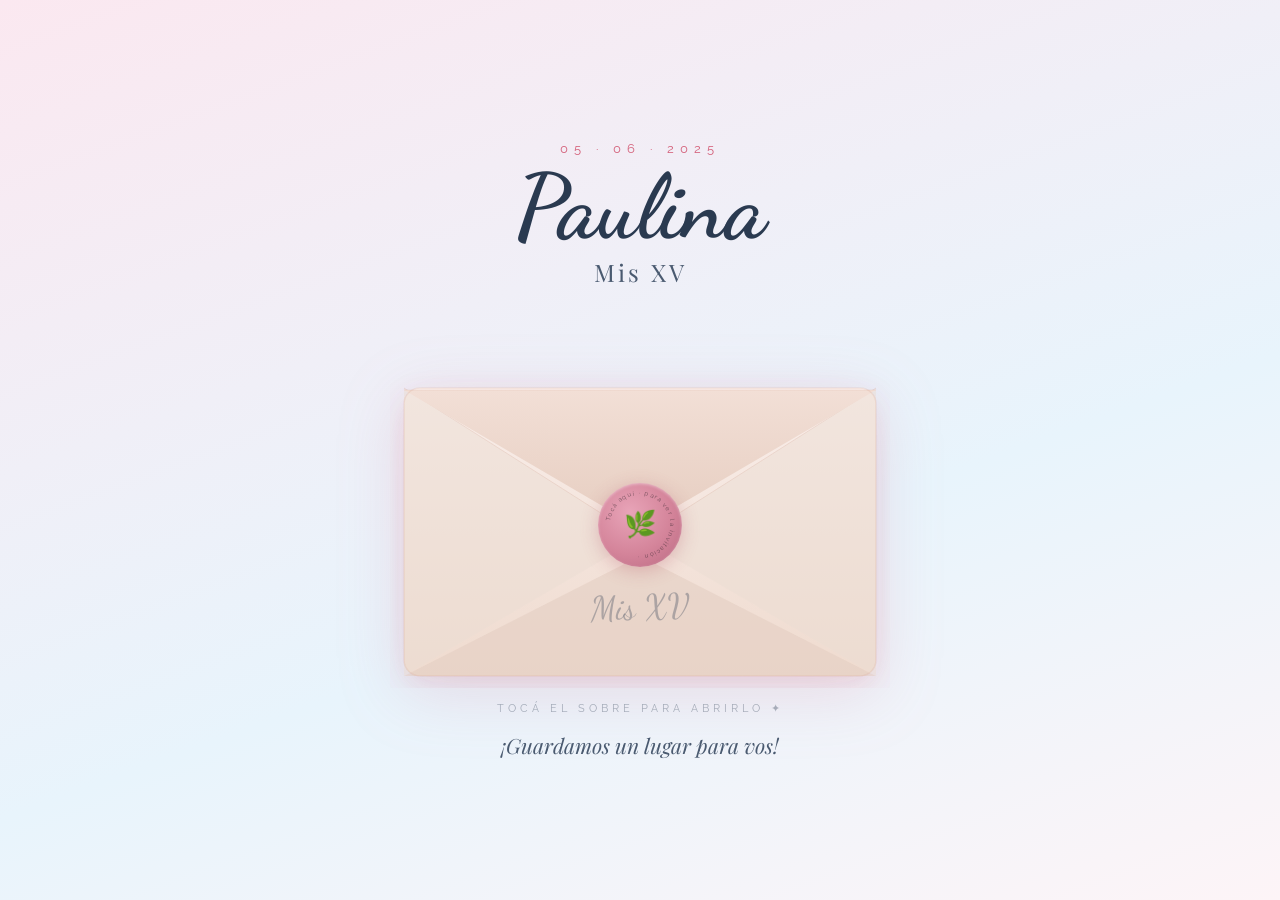
==== commit 396c443b: "Update index.html" ====
--- a/index.html
+++ b/index.html
@@ -1,625 +1,359 @@
 <!DOCTYPE html>
-
 <html lang="es">
 <head>
 <meta charset="utf-8"/>
 <meta content="width=device-width, initial-scale=1.0" name="viewport"/>
-<title>Mis XV – Paulina</title>
-<meta content="Mis XV – Paulina 🌸" property="og:title"/>
-<meta content="¡Estás invitado/a a mis XV años! Jueves 5 de Junio · 21:00 hs · Granja Colonia" property="og:description"/>
-<link href="https://fonts.googleapis.com" rel="preconnect"/>
-<link href="https://fonts.googleapis.com/css2?family=Playfair+Display:ital,wght@0,400;0,600;1,400;1,600&amp;family=Cormorant+Garamond:ital,wght@0,300;0,400;0,500;1,300;1,400&amp;family=Raleway:wght@300;400;500&amp;display=swap" rel="stylesheet"/>
-
-<link href="styles.css" rel="stylesheet"/>
+<title>Paulina · Mis XV</title>
+<link href="https://fonts.googleapis.com/css2?family=Playfair+Display:ital,wght@0,400;0,600;1,400;1,600&family=Cormorant+Garamond:ital,wght@0,300;0,400;1,400&family=Raleway:wght@300;400;500&family=Dancing+Script:wght@600;700&display=swap" rel="stylesheet"/>
 <style>
-/* RSVP party emoji burst */
-.party-burst{position:absolute;inset:0;pointer-events:none;overflow:visible;z-index:10;}
-.party-emoji{
-  position:absolute;font-size:22px;
-  animation:noteFly 1.6s ease-out forwards;opacity:0;
-  top:50%;left:50%;
-}
-</style></head>
+*,*::before,*::after{box-sizing:border-box;margin:0;padding:0;}
+html,body{height:100%;overflow:hidden;}
+:root{
+  --rose:#d4607a;--rose-light:#e8a0b4;
+  --sky:#5aacdc;
+  --text:#2a3a50;--text2:#4a5a70;
+  --seal:#d4849a;
+}
+body{
+  background:linear-gradient(160deg,#fbe8f0 0%,#e8f4fc 60%,#fdf4f7 100%);
+  font-family:'Cormorant Garamond',serif;
+  display:flex;flex-direction:column;align-items:center;
+  justify-content:center;min-height:100vh;min-height:100dvh;
+  position:relative;overflow:hidden;
+  padding:16px;
+}
+
+/* PÉTALOS */
+#petals{position:fixed;inset:0;pointer-events:none;z-index:1;}
+.petal{position:absolute;top:-20px;border-radius:60% 40% 55% 35%;animation:petalFall linear infinite;opacity:0;}
+@keyframes petalFall{
+  0%{transform:translateY(0) rotate(0deg) translateX(0);opacity:.65;}
+  50%{transform:translateY(50vh) rotate(200deg) translateX(18px);opacity:.45;}
+  100%{transform:translateY(108vh) rotate(380deg) translateX(-12px);opacity:0;}
+}
+
+/* HEADER */
+.header-area{
+  text-align:center;margin-bottom:20px;
+  opacity:0;animation:fadeUp .9s .2s forwards;
+  position:relative;z-index:10;
+}
+.header-date{
+  font-family:'Raleway',sans-serif;
+  font-size:clamp(10px,2.8vw,13px);
+  letter-spacing:6px;color:var(--rose);
+  text-transform:uppercase;margin-bottom:4px;
+}
+.header-name{
+  font-family:'Dancing Script',cursive;
+  font-size:clamp(56px,16vw,90px);
+  color:var(--text);line-height:1.05;
+}
+.header-subtitle{
+  font-family:'Playfair Display',serif;
+  font-size:clamp(17px,4.5vw,24px);
+  color:var(--text2);letter-spacing:3px;margin-top:2px;
+}
+
+/* ── ESCENA COMPLETA ── */
+/* Usamos un wrapper que ocupa hasta el 92vw y máximo 500px */
+.scene{
+  position:relative;
+  width:min(92vw, 500px);
+  opacity:0;animation:fadeUp .9s .55s forwards;
+  cursor:pointer;
+  z-index:10;
+  /* la altura la define el sobre SVG */
+}
+
+/* ── HOJA (carta completa) ── */
+/* Está antes del SVG en el DOM. z-index la pone arriba cuando sube. */
+.letter{
+  position:absolute;
+  left:14%;
+  width:72%;
+  /* empieza escondida dentro del sobre */
+  top:28%;
+  z-index:5;
+  opacity:0;
+  pointer-events:none;
+
+  background:linear-gradient(175deg,#fff 0%,#fdf4f8 100%);
+  border-radius:4px 4px 3px 3px;
+  border:1px solid rgba(212,96,122,.18);
+  box-shadow:0 -4px 28px rgba(212,96,122,.14), 0 2px 12px rgba(0,0,0,.07);
+
+  /* altura auto para que el contenido no se corte */
+  height:auto;
+  min-height:58%;
+
+  display:flex;flex-direction:column;
+  align-items:center;justify-content:center;
+  gap:8px;padding:20px 12px 22px;
+  text-align:center;
+  overflow:visible;
+}
+
+/* líneas decorativas en la hoja */
+.letter::before{
+  content:'';position:absolute;top:14px;left:14px;right:14px;
+  height:1px;background:linear-gradient(90deg,transparent,rgba(212,96,122,.25),transparent);
+}
+.letter::after{
+  content:'';position:absolute;bottom:14px;left:14px;right:14px;
+  height:1px;background:linear-gradient(90deg,transparent,rgba(212,96,122,.25),transparent);
+}
+.letter-ornament{font-size:clamp(22px,5vw,28px);}
+.letter-name{
+  font-family:'Dancing Script',cursive;
+  font-size:clamp(26px,7vw,38px);
+  color:var(--rose);line-height:1;
+}
+.letter-msg{
+  font-family:'Cormorant Garamond',serif;
+  font-size:clamp(13px,3.2vw,16px);
+  color:var(--text2);letter-spacing:2px;
+  font-style:italic;line-height:1.5;
+}
+.letter-date{
+  font-family:'Raleway',sans-serif;
+  font-size:clamp(10px,2.5vw,12px);
+  letter-spacing:4px;color:var(--rose);
+  text-transform:uppercase;margin-top:4px;
+}
+.letter-xv{
+  font-family:'Playfair Display',serif;
+  font-size:clamp(32px,9vw,52px);
+  font-weight:600;
+  background:linear-gradient(135deg,var(--sky),var(--rose));
+  -webkit-background-clip:text;-webkit-text-fill-color:transparent;
+  background-clip:text;
+  line-height:1;
+}
+
+/* ── SVG SOBRE ── */
+.envelope-wrap{
+  position:relative;
+  z-index:20;   /* encima de la carta hasta que sube */
+  width:100%;
+}
+.envelope-svg{width:100%;display:block;filter:drop-shadow(0 14px 32px rgba(212,96,122,.18));}
+
+/* FLAP */
+.flap{transform-box:fill-box;transform-origin:50% 0%;}
+
+/* ── SELLO ── */
+.seal-wrap{
+  position:absolute;
+  left:50%;bottom:32%;
+  transform:translateX(-50%);
+  z-index:25;
+}
+.seal-circle{
+  width:clamp(68px,16vw,84px);
+  height:clamp(68px,16vw,84px);
+  border-radius:50%;
+  background:radial-gradient(circle at 38% 35%,#e8a4b8,var(--seal) 55%,#b86880);
+  display:flex;align-items:center;justify-content:center;
+  box-shadow:0 4px 18px rgba(180,80,100,.3),inset 0 1px 3px rgba(255,255,255,.4);
+  position:relative;
+}
+.seal-icon{font-size:clamp(20px,5vw,26px);position:relative;z-index:2;}
+
+/* ── ANIMACIONES ── */
+@keyframes flapOpen{
+  0%  {transform:rotateX(0deg);}
+  100%{transform:rotateX(-175deg);}
+}
+@keyframes sealPop{
+  0%  {transform:translateX(-50%) scale(1);opacity:1;}
+  35% {transform:translateX(-50%) scale(1.18);opacity:.7;}
+  100%{transform:translateX(-50%) scale(0);opacity:0;}
+}
+/* La carta sube desde dentro y pasa POR ENCIMA del sobre */
+@keyframes letterRise{
+  0%  {transform:translateY(0) scale(.97);opacity:0;}
+  20% {opacity:1;}
+  100%{transform:translateY(-52%) scale(1);opacity:1;}
+}
+@keyframes envelopeExit{
+  to{transform:scale(.88) translateY(16px);opacity:0;}
+}
+@keyframes fadeUp{from{opacity:0;transform:translateY(18px);}to{opacity:1;transform:translateY(0);}}
+
+/* Clases de estado */
+.opening .flap     {animation:flapOpen   1.1s  .1s  cubic-bezier(.4,0,.2,1) forwards;}
+.opening .seal-wrap{animation:sealPop    .55s  .05s ease-in               forwards;}
+.opening .letter   {animation:letterRise 1.4s  .9s  cubic-bezier(.2,.8,.3,1) forwards;}
+.done              {animation:envelopeExit .55s .1s ease-in               forwards;}
+
+/* hover sello */
+.scene:not(.opening) .seal-wrap{transition:transform .2s;}
+.scene:hover:not(.opening) .seal-wrap{transform:translateX(-50%) scale(1.08);}
+
+/* HINT */
+.tap-hint{
+  margin-top:14px;text-align:center;
+  font-family:'Raleway',sans-serif;
+  font-size:clamp(9px,2.5vw,11px);
+  letter-spacing:4px;color:rgba(42,58,80,.36);
+  text-transform:uppercase;
+  opacity:0;animation:fadeUp .9s 1.1s forwards;
+  position:relative;z-index:10;transition:opacity .3s;
+}
+
+/* FOOTER */
+.footer-text{
+  margin-top:16px;text-align:center;
+  font-family:'Playfair Display',serif;
+  font-size:clamp(15px,4vw,21px);
+  font-style:italic;color:var(--text2);
+  opacity:0;animation:fadeUp .9s .85s forwards;
+  position:relative;z-index:10;
+}
+
+/* OVERLAY */
+#overlay{
+  position:fixed;inset:0;
+  background:linear-gradient(160deg,#fbe8f0,#e8f4fc);
+  opacity:0;pointer-events:none;z-index:100;
+  transition:opacity .65s ease;
+}
+#overlay.fade-in{opacity:1;pointer-events:all;}
+</style>
+</head>
 <body>
 <div id="petals"></div>
-<audio id="bg-audio" loop="">
-<source src="https://www.dropbox.com/scl/fi/ehjotuprtsx8vl22t01s5/Ed-Sheeran-Perfect.mp3?rlkey=2dh03h3hcytiv7m80mpddvq2r&amp;raw=1" type="audio/mpeg"/>
-</audio>
-<!-- ═══ HERO ═══ -->
-<section id="hero">
-<div id="hero-bg-photo"></div>
-<div class="hero-badge">✦ una noche especial ✦</div>
-<h1 class="hero-name">Paulina</h1>
-<p class="hero-pre">Mis</p>
-<div class="hero-xv">XV</div>
-<p class="hero-anos">años</p>
-<div class="music-btn-wrap">
-<div class="music-card">
-<p style="text-align:center;">🎵 La música de fondo<br/>es parte de la experiencia</p>
-<button class="btn-music" id="musicBtn" onclick="toggleMusic()">
-<span id="musicIcon">▶</span>
-<span id="musicLabel">Ingresar con música</span>
-</button>
-<div class="audio-playing" id="audioAnim">
-<div class="bar-anim" style="animation-delay:0s;height:5px;"></div>
-<div class="bar-anim" style="animation-delay:.12s;height:9px;"></div>
-<div class="bar-anim" style="animation-delay:.24s;height:13px;"></div>
-<div class="bar-anim" style="animation-delay:.12s;height:9px;"></div>
-<div class="bar-anim" style="animation-delay:0s;height:5px;"></div>
-<span style="margin-left:8px;">Perfect · Ed Sheeran</span>
+<div id="overlay"></div>
+
+<div class="header-area">
+  <p class="header-date">05 · 06 · 2025</p>
+  <h1 class="header-name">Paulina</h1>
+  <p class="header-subtitle" style="opacity:0;animation:fadeUp .9s .5s forwards;">Mis XV</p>
 </div>
+
+<div class="scene" id="scene" onclick="openEnvelope()">
+
+  <!-- 1. HOJA COMPLETA — en el DOM primero, z-index la sube al animarse -->
+  <div class="letter" id="letter">
+    <span class="letter-ornament">🌸</span>
+    <span class="letter-xv">XV</span>
+    <span class="letter-name">Paulina</span>
+    <span class="letter-msg">Te invito a compartir<br/>la noche más especial<br/>de mi vida</span>
+    <span class="letter-date">Jueves 5 de Junio · 21:00 hs</span>
+  </div>
+
+  <!-- 2. SELLO -->
+  <div class="seal-wrap" id="seal-wrap">
+    <div class="seal-circle">
+      <svg viewBox="0 0 84 84" style="position:absolute;inset:0;width:100%;height:100%;">
+        <defs>
+          <path id="cp" d="M42,42 m-30,0 a30,30 0 1,1 60,0 a30,30 0 1,1 -60,0"/>
+        </defs>
+        <text font-family="Raleway,sans-serif" font-size="6.2" fill="rgba(42,30,36,0.58)" letter-spacing="1.3">
+          <textPath href="#cp" startOffset="2%">Tocá aquí · para ver la invitación ·</textPath>
+        </text>
+      </svg>
+      <span class="seal-icon">🌿</span>
+    </div>
+  </div>
+
+  <!-- 3. SVG SOBRE — encima mientras la carta no sube -->
+  <div class="envelope-wrap" id="envelope-wrap">
+    <svg class="envelope-svg" viewBox="0 0 500 380" xmlns="http://www.w3.org/2000/svg">
+      <defs>
+        <linearGradient id="envG" x1="0" y1="0" x2="0" y2="1">
+          <stop offset="0%" stop-color="#f9eeea"/>
+          <stop offset="100%" stop-color="#efdbcf"/>
+        </linearGradient>
+        <linearGradient id="flapG" x1="0" y1="0" x2="0" y2="1">
+          <stop offset="0%" stop-color="#f2dfd6"/>
+          <stop offset="100%" stop-color="#e6cdc0"/>
+        </linearGradient>
+        <filter id="sh">
+          <feDropShadow dx="0" dy="10" stdDeviation="14" flood-color="rgba(212,96,122,0.14)"/>
+        </filter>
+      </defs>
+
+      <!-- Cuerpo -->
+      <rect x="14" y="80" width="472" height="288" rx="16" fill="url(#envG)" filter="url(#sh)"/>
+
+      <!-- Triángulos de doblez laterales e inferior -->
+      <polygon points="14,80  250,230  14,368"  fill="#ecddd4" opacity=".5"/>
+      <polygon points="486,80 250,230 486,368"  fill="#ecddd4" opacity=".5"/>
+      <polygon points="14,368 250,248 486,368"  fill="#e4cfc4" opacity=".6"/>
+
+      <!-- Líneas de doblez -->
+      <line x1="14"  y1="80"  x2="250" y2="230" stroke="rgba(200,145,125,.2)" stroke-width="1"/>
+      <line x1="486" y1="80"  x2="250" y2="230" stroke="rgba(200,145,125,.2)" stroke-width="1"/>
+
+      <!-- FLAP animable -->
+      <g class="flap" style="transform-origin:250px 80px;">
+        <polygon points="14,82 250,220 486,82" fill="url(#flapG)"/>
+        <line x1="14" y1="82" x2="486" y2="82" stroke="rgba(200,145,125,.16)" stroke-width="1"/>
+      </g>
+
+      <!-- Borde -->
+      <rect x="14" y="80" width="472" height="288" rx="16" fill="none" stroke="rgba(212,150,130,.18)" stroke-width="1.5"/>
+
+      <!-- "Mis XV" manuscrita -->
+      <text x="250" y="310" text-anchor="middle"
+        font-family="'Dancing Script',cursive" font-size="34"
+        fill="rgba(42,58,80,.32)" transform="rotate(-2,250,310)">Mis XV</text>
+    </svg>
+  </div>
+
 </div>
-</div>
-</section>
-<!-- ═══ INVITACIÓN ═══ -->
-<section class="section s-dark" id="invitacion">
-<span class="sec-tag">una invitación especial</span>
-<h2 class="sec-title">Paulina<br/><em style="font-size:.8em;color:var(--sky);">Mis XV Años</em></h2>
-<div class="gold-line"></div>
-<div class="invite-card">
-<p class="invite-who">Con todo el amor del mundo</p>
-<p class="invite-text">Tengo el enorme placer de invitarte a acompañarme a celebrar este día tan especial e importante en mi vida.<br/><br/>Quiero compartir este momento único contigo.</p>
-<div class="invite-date">Jueves 5 de Junio · 21:00 hs</div>
-</div>
-</section>
-<!-- ═══ COUNTDOWN ═══ -->
-<section class="section" id="countdown-section">
-<span class="sec-tag">el gran momento</span>
-<h2 class="sec-title" id="countdownTitle">Faltan...</h2>
-<div class="gold-line"></div>
-<div class="countdown-grid" id="countdownGrid">
-<div class="count-box"><span class="count-num" id="cd-days">--</span><span class="count-label">Días</span></div>
-<div class="count-box"><span class="count-num" id="cd-hours">--</span><span class="count-label">Horas</span></div>
-<div class="count-box"><span class="count-num" id="cd-mins">--</span><span class="count-label">Min</span></div>
-<div class="count-box"><span class="count-num" id="cd-secs">--</span><span class="count-label">Seg</span></div>
-</div>
-<div id="event-arrived">🎉 ¡Esta noche es la noche! 🎉</div>
-</section>
-<!-- ═══ MOOD ═══ -->
-<section class="section s-rose">
-<span class="sec-tag">contanos</span>
-<h2 class="sec-title">¿Cómo llegás a la fiesta?</h2>
-<div class="gold-line"></div>
-<div class="mood-grid mood-grid-vertical">
-<button class="mood-btn mood-btn-centered" onclick="selectMood(this,'¡Así me gusta! ¡Con toda la energía! 💃')">
-<span class="mood-icon">💃</span><span class="mood-label">Con ganas de bailar</span>
-</button>
-<button class="mood-btn mood-btn-centered" onclick="selectMood(this,'Perfecto, también hay lugar para descansar 😌')">
-<span class="mood-icon">😌</span><span class="mood-label">Tranquilo/a</span>
-</button>
-<button class="mood-btn mood-btn-centered" onclick="selectMood(this,'¡¡MODO BESTIA ACTIVADO!! 🔥🎉')">
-<span class="mood-icon">🔥</span><span class="mood-label">Modo fiesta total</span>
-</button>
-</div>
-<p id="mood-response"></p>
-</section>
-<!-- ═══ LUGAR ═══ -->
-<section class="section s-dark">
-<span class="sec-tag">fecha y lugar</span>
-<h2 class="sec-title">La fiesta</h2>
-<div class="gold-line"></div>
-<div class="lugar-info">
-<div class="lugar-detail"><span class="ld-icon">📅</span><span class="ld-label">Fecha</span><span class="ld-val">Jueves 5 de Junio</span></div>
-<div class="lugar-detail"><span class="ld-icon">🕘</span><span class="ld-label">Hora</span><span class="ld-val">21:00 hs</span></div>
-<div class="lugar-detail"><span class="ld-icon">📍</span><span class="ld-label">Lugar</span><span class="ld-val">Granja Colonia</span></div>
-</div>
-<div class="map-wrap">
-<iframe allowfullscreen="" height="280" loading="lazy" referrerpolicy="no-referrer-when-downgrade" src="https://www.google.com/maps/embed?pb=!1m18!1m12!1m3!1d3290.685437477045!2d-57.740736999999996!3d-34.4347445!2m3!1f0!2f0!3f0!3m2!1i1024!2i768!4f13.1!3m3!1m2!1s0x95a30c7c1a34ffbd%3A0x6a4ad1bd16b728e4!2sGranja%20Colonia!5e0!3m2!1ses-419!2suy!4v1768006159809!5m2!1ses-419!2suy" style="border:0;display:block;" width="100%"></iframe>
-</div>
-</section>
-<!-- ═══ RSVP ═══ -->
-<section class="section">
-<span class="sec-tag">confirmación</span>
-<h2 class="sec-title">Me gustaría contar<br/>con tu presencia</h2>
-<div class="gold-line"></div>
-<p class="sec-body">Confirmá tu asistencia antes del <strong style="color:var(--sky)">20 de Mayo</strong></p>
-<div id="rsvp-wrap">
-<div id="rsvp-forms-container">
-<div class="rsvp-form rsvp-person-form" id="rsvp-form-0">
-<p class="rsvp-person-label">Persona 1</p>
-<div><label class="field-label">Nombre completo</label><input class="rsvp-input rsvp-name-input" placeholder="Ingresá tu nombre completo" type="text"/></div>
-<div><label class="field-label">Dato importante (opcional)</label><input class="rsvp-input rsvp-dato-input" placeholder="Ej: soy vegetariano/a, tengo alergia..." type="text"/></div>
-</div>
-</div>
-<div style="max-width:420px;margin:12px auto 0;display:flex;gap:10px;flex-direction:column;">
-<button class="btn-add-person" id="btn-add-person" onclick="addRSVPPerson()">✦ Agregar otra persona</button>
-<div style="position:relative;">
-  <div class="party-burst" id="party-burst"></div>
-  <button class="btn-gold" id="rsvp-btn" onclick="submitRSVP()">Confirmar asistencia ✨</button>
-</div>
-<p class="sheet-loading" id="rsvp-loading">Enviando...</p>
-</div>
-</div>
-<div class="success-box" id="rsvp-success" style="position:relative;overflow:visible;">
-  <div class="party-burst" id="party-burst"></div>
-  <span class="success-icon">🌸</span>
-  <p class="success-msg" id="rsvp-thanks-msg"></p>
-  <button class="btn-add-more" onclick="showAddMore()">¿Olvidaste a alguien? Agregar más →</button>
-</div>
-<div id="rsvp-add-more" style="display:none;max-width:420px;margin:20px auto 0;">
-  <div id="rsvp-extra-container"></div>
-  <div style="display:flex;gap:10px;flex-direction:column;margin-top:10px;">
-    <button class="btn-add-person" onclick="addExtraPerson()">✦ Agregar otra persona</button>
-    <button class="btn-gold" id="rsvp-extra-btn" onclick="submitExtra()">Confirmar ✨</button>
-    <p class="sheet-loading" id="rsvp-extra-loading">Enviando...</p>
-  </div>
-</div>
-</section>
-<!-- ═══ SLIDESHOW ═══ -->
-<section class="section s-dark" id="slideshow-section">
-<span class="sec-tag">un recorrido</span>
-<h2 class="sec-title">Estos 15 años...</h2>
-<div class="gold-line"></div>
-<p class="sec-body">Cada foto, un momento. Cada momento, parte de quien soy hoy.</p>
-<div class="slides-wrap">
-<div class="slide active">
-<div class="slide-photo"><div class="slide-photo-placeholder">🍼<span>foto aquí</span></div></div>
-<div class="slide-year-tag">1 año</div><p class="slide-caption">Mis primeros pasos en este mundo</p>
-</div>
-<div class="slide">
-<div class="slide-photo"><div class="slide-photo-placeholder">🎠<span>foto aquí</span></div></div>
-<div class="slide-year-tag">4 años</div><p class="slide-caption">La infancia más feliz</p>
-</div>
-<div class="slide">
-<div class="slide-photo"><div class="slide-photo-placeholder">🎒<span>foto aquí</span></div></div>
-<div class="slide-year-tag">7 años</div><p class="slide-caption">Empezando la escuela con todo</p>
-</div>
-<div class="slide">
-<div class="slide-photo"><div class="slide-photo-placeholder">⭐<span>foto aquí</span></div></div>
-<div class="slide-year-tag">10 años</div><p class="slide-caption">Creciendo y brillando</p>
-</div>
-<div class="slide">
-<div class="slide-photo"><div class="slide-photo-placeholder">💫<span>foto aquí</span></div></div>
-<div class="slide-year-tag">13 años</div><p class="slide-caption">Encontrando mi camino</p>
-</div>
-<div class="slide">
-<div class="slide-photo" style="background:rgba(212,170,90,.15);border-color:var(--gold);display:flex;align-items:center;justify-content:center;">
-<span style="font-family:'Playfair Display',serif;font-size:52px;color:var(--gold);">XV</span>
-</div>
-<div class="slide-year-tag" style="background:var(--rose);color:#fff;">¡Hoy! ✨</div>
-<p class="slide-caption">La noche más especial de mi vida</p>
-</div>
-</div>
-<div class="slide-dots" id="slideDots"></div>
-<div class="slide-nav">
-<button onclick="changeSlide(-1)">←</button>
-<button onclick="changeSlide(1)">→</button>
-</div>
-</section>
-<!-- ═══ CANCIÓN ═══ -->
-<section class="section s-rose">
-<span class="sec-tag">la playlist</span>
-<h2 class="sec-title">¿Cuál es la canción<br/>que no puede faltar?</h2>
-<div class="gold-line"></div>
-<p class="sec-body">Ayudame a armar la playlist perfecta para esta noche 🎶</p>
-<div id="cancion-wrap">
-<div class="cancion-form">
-<div><label class="field-label">Nombre de la canción</label><input class="rsvp-input" id="song-name" placeholder="Nombre de la canción" type="text"/></div>
-<div><label class="field-label">Artista / Autor</label><input class="rsvp-input" id="song-artist" placeholder="Nombre del artista" type="text"/></div>
-<div><label class="field-label">Link de YouTube (opcional)</label><input class="rsvp-input" id="song-yt" placeholder="https://youtube.com/..." type="url"/></div>
-<button class="btn-gold" id="song-btn" onclick="submitSong()">Sugerir canción 🎵</button>
-<p class="sheet-loading" id="song-loading">Enviando...</p>
-</div>
-</div>
-<div class="success-box" id="song-success">
-  <div class="music-burst" id="music-burst"></div>
-  <div class="song-success-content">
-    <div class="vinyl-spin">🎵</div>
-    <p class="song-success-headline">¡Ya suena en la lista!</p>
-    <p class="success-msg">Tu canción está en la playlist. ¡Esta noche va a sonar con todo! 🔥</p>
-  </div>
-</div>
-</section>
-<!-- ═══ DRESS CODE ═══ -->
-<section class="section s-dark">
-<span class="sec-tag">vestimenta</span>
-<h2 class="sec-title">Orientación para tu vestuario</h2>
-<div class="gold-line"></div>
-<p class="sec-body">Vengan con todo su estilo. Solo hay dos colores reservados 💫</p>
-<div class="dress-grid" style="justify-content:center;gap:28px;">
-<div class="dress-card">
-  <div class="dress-swatch" style="background:#ffffff;border:2px solid #ddd;"></div>
-  <span class="dress-name" style="color:var(--rose);">Blanco</span>
-  <span class="dress-hint">reservado para la festejada</span>
-</div>
-<div class="dress-card">
-  <div class="dress-swatch" style="background:#111111;"></div>
-  <span class="dress-name" style="color:var(--rose);">Negro</span>
-  <span class="dress-hint">preferimos evitarlo</span>
-</div>
-</div>
-<p class="dress-avoid" style="margin-top:22px;font-size:17px;">Por favor evitá el <strong>blanco</strong> y el <strong>negro</strong> ✨</p>
-</section>
-<!-- ═══ MURO MENSAJES ═══ -->
-<section class="section">
-<span class="sec-tag">mensajes</span>
-<h2 class="sec-title">Dejá tu mensaje<br/>para Paulina</h2>
-<div class="gold-line"></div>
-<p class="sec-body" style="margin-bottom:26px;">Un muro de amor para esta noche tan especial 💌</p>
-<div class="wall-form">
-<div><label class="field-label">Tu nombre</label><input class="rsvp-input" id="msg-author" placeholder="¿Quién lo manda?" type="text"/></div>
-<div><label class="field-label">Tu mensaje</label><textarea class="rsvp-input" id="msg-text" placeholder="Escribí algo hermoso para Pauli... 💛" rows="3"></textarea></div>
-<button class="btn-gold" id="msg-btn" onclick="submitMessage()">Publicar mensaje 💌</button>
-<p class="sheet-loading" id="msg-loading">Enviando...</p>
-</div>
-<div class="messages-grid" id="messages-grid"></div>
-<p id="no-msgs" style="font-style:italic;color:var(--text3);margin-top:14px;font-size:16px;">Sé el primero en dejar un mensaje 💛</p>
-<div id="load-more-wrap" style="display:none;margin-top:18px;">
-<button class="btn-load-more" id="load-more-btn" onclick="showMoreMessages()">Ver más mensajes 💌</button>
-</div>
-</section>
-<!-- ═══ REGALOS ═══ -->
-<section class="section s-dark">
-<span class="sec-tag">regalos</span>
-<h2 class="sec-title">Si deseás regalarme<br/>algo más que tu presencia</h2>
-<div class="gold-line"></div>
-<p class="sec-body">Tu presencia ya es el mejor regalo. Pero si querés sorprenderme… 🎁</p>
-<div class="cuenta-card" style="margin-top:26px;">
-<div class="cuenta-row"><span class="cuenta-key">Banco</span><span class="cuenta-val">Banco República</span></div>
-<div class="cuenta-row"><span class="cuenta-key">Titular</span><span class="cuenta-val">Paulina ——</span></div>
-<div class="cuenta-row"><span class="cuenta-key">Cuenta</span><span class="cuenta-val">···· ···· ···· ····</span></div>
-<div class="cuenta-row"><span class="cuenta-key">Alias</span><span class="cuenta-val">PAULI.XV</span></div>
-</div>
-<p style="margin-top:12px;font-style:italic;font-size:13px;color:var(--text3);"></p>
-</section>
-<!-- ═══ COMPARTIR ═══ -->
-<section class="section s-rose">
-<span class="sec-tag">después de la fiesta</span>
-<h2 class="sec-title">¡Compartamos este día!</h2>
-<div class="gold-line"></div>
-<div class="compartir-card">
-<p style="font-size:17px;line-height:1.75;color:var(--text2);font-style:italic;">Compartí tus fotos y videos de esta noche hermosa 📸✨</p>
-<a class="ig-link" href="https://instagram.com/invitaweb.uy" target="_blank">📸 @invitaweb.uy</a>
-<p style="margin-top:12px;font-size:13px;color:var(--text3);font-style:italic;">Usá el hashtag <strong style="color:var(--sky)">#XVPaulina</strong></p>
-</div>
-</section>
-<!-- ═══ FOOTER ═══ -->
-<footer>
-<div class="ornament">✦ ✦ ✦</div>
-<p class="footer-name">Paulina</p>
-<div class="gold-line"></div>
-<p class="footer-sub">Mis Quince Años · 5 de Junio</p>
-<div class="ornament" style="margin-top:18px;">🌸</div>
-<p class="footer-dev">Desarrollado con amor por <a href="https://www.instagram.com/invitaweb.uy/" target="_blank">InvitaWeb</a></p>
-</footer>
+
+<p class="tap-hint" id="tap-hint">tocá el sobre para abrirlo ✦</p>
+<p class="footer-text">¡Guardamos un lugar para vos!</p>
+
 <script>
-const RSVP_URL   = 'https://script.google.com/macros/s/AKfycbyi6a5xI08bsREtnfmGYhNfFPGB_bNEKlNDGRyHwrM_zT0jf7yCLWRuNT-dA-_wqRsHQw/exec';
-const SONG_URL   = 'https://script.google.com/macros/s/AKfycbzy2UsSYHw_9uILyC051JPQ9Bj5VAA-uxVh5SOUbpsgLlyWz7xuh8jjueIz0KiTCna6/exec';
-const WALL_URL   = 'https://script.google.com/macros/s/AKfycby2T5ARFPa6JnvJi9KG8gLJfTowxAut2ldMXVoBoAovnlavERXnBylis9NxJnGqiFxN6Q/exec';
-const TOKEN      = 'paulina2025xv';
-
 /* PÉTALOS */
 (function(){
   const c=document.getElementById('petals');
-  const cols=['#a8d8f0','#e8a0b4','#5aacdc','#f0c8d8','#90ccee','#d4607a','#b8e0f4'];
-  for(let i=0;i<30;i++){
-    const p=document.createElement('div'); p.className='petal';
-    const s=7+Math.random()*10;
-    p.style.cssText=['left:'+(Math.random()*100)+'vw','width:'+s+'px','height:'+(s*1.4)+'px',
+  const cols=['#a8d8f0','#e8a0b4','#5aacdc','#f0c8d8','#90ccee','#d4607a','#f5d0dc'];
+  for(let i=0;i<28;i++){
+    const p=document.createElement('div');p.className='petal';
+    const s=6+Math.random()*9;
+    p.style.cssText=[
+      'left:'+(Math.random()*100)+'vw',
+      'width:'+s+'px','height:'+(s*1.4)+'px',
       'background:'+cols[Math.floor(Math.random()*cols.length)],
-      'animation-duration:'+(4+Math.random()*7)+'s',
-      'animation-delay:'+(Math.random()*10)+'s',
+      'animation-duration:'+(5+Math.random()*7)+'s',
+      'animation-delay:'+(-Math.random()*8)+'s',
       'border-radius:'+(48+Math.random()*20)+'% '+(38+Math.random()*20)+'% '+(52+Math.random()*18)+'% '+(34+Math.random()*18)+'%'
     ].join(';');
     c.appendChild(p);
   }
 })();
 
-/* SPARKLES */
-(function(){
-  const h=document.getElementById('hero');
-  for(let i=0;i<18;i++){
-    const s=document.createElement('div'); s.className='hero-sparkle';
-    s.style.cssText=['left:'+(10+Math.random()*80)+'%','top:'+(10+Math.random()*80)+'%',
-      'width:'+(1+Math.random()*2.5)+'px','height:'+(1+Math.random()*2.5)+'px',
-      'animation-duration:'+(2+Math.random()*4)+'s','animation-delay:'+(Math.random()*4)+'s'
-    ].join(';');
-    h.appendChild(s);
-  }
-})();
-
-/* MÚSICA */
-let playing=false;
-function toggleMusic(){
-  const a=document.getElementById('bg-audio');
-  const icon=document.getElementById('musicIcon');
-  const lbl=document.getElementById('musicLabel');
-  const anim=document.getElementById('audioAnim');
-  const floatBtn=document.getElementById('music-float');
-  const pauseSvg=document.getElementById('float-pause-svg');
-  const playSvg=document.getElementById('float-play-svg');
-  if(!playing){
-    a.play().catch(()=>{});
-    icon.textContent='⏸'; lbl.textContent='Pausar música';
-    anim.classList.add('show');
-    floatBtn.style.display='flex';
-    if(pauseSvg){pauseSvg.style.display='block'; playSvg.style.display='none';}
-    playing=true;
-  }else{
-    a.pause();
-    icon.textContent='▶'; lbl.textContent='Reanudar música';
-    anim.classList.remove('show');
-    floatBtn.style.display='flex';
-    if(pauseSvg){pauseSvg.style.display='none'; playSvg.style.display='block';}
-    playing=false;
-  }
-}
-
-/* COUNTDOWN */
-(function(){
-  const target=new Date('2026-06-05T21:00:00');
-  const grid=document.getElementById('countdownGrid');
-  const arrived=document.getElementById('event-arrived');
-  const title=document.getElementById('countdownTitle');
-  function tick(){
-    const diff=target-Date.now();
-    if(diff<=0){grid.style.display='none';arrived.style.display='block';title.style.display='none';return;}
-    document.getElementById('cd-days').textContent=Math.floor(diff/86400000);
-    document.getElementById('cd-hours').textContent=Math.floor((diff%86400000)/3600000);
-    document.getElementById('cd-mins').textContent=Math.floor((diff%3600000)/60000);
-    document.getElementById('cd-secs').textContent=Math.floor((diff%60000)/1000);
-  }
-  tick(); setInterval(tick,1000);
-})();
-
-/* MOOD */
-function selectMood(btn,msg){
-  document.querySelectorAll('.mood-btn').forEach(b=>b.classList.remove('selected'));
-  btn.classList.add('selected');
-  const r=document.getElementById('mood-response');
-  r.style.opacity=0;
-  setTimeout(()=>{r.textContent=msg;r.style.opacity=1;},200);
-}
-
-/* SLIDESHOW */
-(function(){
-  const slides=document.querySelectorAll('.slide');
-  const dotsEl=document.getElementById('slideDots');
-  let current=0, timer;
-  slides.forEach((_,i)=>{
-    const d=document.createElement('button'); d.className='sdot'+(i===0?' active':'');
-    d.onclick=()=>goTo(i); dotsEl.appendChild(d);
-  });
-  function goTo(n){
-    slides[current].classList.remove('active'); dotsEl.children[current].classList.remove('active');
-    current=(n+slides.length)%slides.length;
-    slides[current].classList.add('active'); dotsEl.children[current].classList.add('active');
-    resetTimer();
-  }
-  function resetTimer(){clearInterval(timer); timer=setInterval(()=>goTo(current+1),4000);}
-  resetTimer();
-  window.changeSlide=n=>goTo(current+n);
-})();
-
-/* UTIL FETCH A SHEETS */
-async function sendToSheet(url, data, btnId, loadingId){
-  const btn=document.getElementById(btnId);
-  const loading=document.getElementById(loadingId);
-  btn.disabled=true; loading.classList.add('show');
-  try{
-    // Sin Content-Type header: evita preflight CORS con Google Apps Script
-    await fetch(url,{method:'POST',body:JSON.stringify(data)});
-  }catch(e){console.warn('Sheet error',e);}
-  loading.classList.remove('show');
-}
-
-/* RSVP */
-let rsvpPersonCount = 1;
-function addRSVPPerson(){
-  const container = document.getElementById('rsvp-forms-container');
-  const idx = rsvpPersonCount;
-  const div = document.createElement('div');
-  div.className = 'rsvp-form rsvp-person-form';
-  div.id = 'rsvp-form-'+idx;
-  div.innerHTML = `
-    <p class="rsvp-person-label">Persona ${idx+1} <button onclick="removeRSVPPerson(${idx})" class="btn-remove-person">✕ quitar</button></p>
-    <div><label class="field-label">Nombre completo</label><input class="rsvp-input rsvp-name-input" placeholder="Nombre completo" type="text"/></div>
-    <div><label class="field-label">Dato importante (opcional)</label><input class="rsvp-input rsvp-dato-input" placeholder="Ej: soy vegetariano/a, tiene alergia..." type="text"/></div>
-  `;
-  container.appendChild(div);
-  rsvpPersonCount++;
-}
-function removeRSVPPerson(idx){
-  const el = document.getElementById('rsvp-form-'+idx);
-  if(el) el.remove();
-}
-async function submitRSVP(){
-  const forms = document.querySelectorAll('.rsvp-person-form');
-  const personas = [];
-  let allValid = true;
-  forms.forEach((form,i)=>{
-    const name = form.querySelector('.rsvp-name-input').value.trim();
-    const dato = form.querySelector('.rsvp-dato-input').value.trim();
-    if(!name){ allValid=false; form.querySelector('.rsvp-name-input').focus(); }
-    else personas.push({name,dato});
-  });
-  if(!allValid){ alert('Por favor ingresá el nombre de todas las personas.'); return; }
-  const btn=document.getElementById('rsvp-btn');
-  const loading=document.getElementById('rsvp-loading');
-  btn.disabled=true; loading.classList.add('show');
-  for(const p of personas){
-    await fetch(RSVP_URL,{method:'POST',body:JSON.stringify({nombre:p.name,extra:p.dato,timestamp:new Date().toLocaleString('es-UY'),token:TOKEN})}).catch(()=>{});
-  }
-  loading.classList.remove('show');
-  document.getElementById('rsvp-wrap').style.display='none';
-  const suc=document.getElementById('rsvp-success'); suc.style.display='block';
-  const nombres = personas.map(p=>p.name).join(', ');
-  document.getElementById('rsvp-thanks-msg').textContent='¡Gracias! Asistencia confirmada para: '+nombres+'. ¡Los esperamos con todo! 🌸';
-  setTimeout(launchPartyEmojis, 100);
-  setTimeout(launchPartyEmojis, 600);
-}
-
-/* CANCIÓN */
-async function submitSong(){
-  const name=document.getElementById('song-name').value.trim();
-  const artist=document.getElementById('song-artist').value.trim();
-  const yt=document.getElementById('song-yt').value.trim();
-  if(!name||!artist){alert('Por favor ingresá la canción y el artista.');return;}
-  await sendToSheet(SONG_URL,{nombre:name+' - '+artist,extra:yt,timestamp:new Date().toLocaleString('es-UY'),token:TOKEN},'song-btn','song-loading');
-  document.getElementById('cancion-wrap').style.display='none';
-  document.getElementById('song-success').style.display='block';
-  setTimeout(launchMusicNotes, 100);
-}
-
-/* MURO */
-const localMessages=[];
-
-// Cargar mensajes existentes desde Sheets al cargar la página
-(async function loadMessages(){
-  try{
-    const res = await fetch(WALL_URL);
-    const data = await res.json();
-    if(Array.isArray(data)){
-      data.forEach(row=>{
-        if(row.nombre && row.mensaje){
-          localMessages.push({author:row.nombre, text:row.mensaje, time:new Date(row.timestamp||Date.now())});
-        }
-      });
-      renderMessages();
-    }
-  }catch(e){ /* silencioso si falla */ }
-})();
-async function submitMessage(){
-  const author=document.getElementById('msg-author').value.trim();
-  const text=document.getElementById('msg-text').value.trim();
-  if(!author||!text){alert('Por favor completá tu nombre y mensaje.');return;}
-  await sendToSheet(WALL_URL,{nombre:author,mensaje:text,timestamp:new Date().toLocaleString('es-UY'),token:TOKEN},'msg-btn','msg-loading');
-  localMessages.push({author,text,time:new Date()});
-  document.getElementById('msg-author').value='';
-  document.getElementById('msg-text').value='';
-  document.getElementById('msg-btn').disabled=false;
-  renderMessages();
-}
-const MSG_PAGE = 5;
-let msgVisible = MSG_PAGE;
-function renderMessages(reset){
-  if(reset) msgVisible = MSG_PAGE;
-  const grid=document.getElementById('messages-grid');
-  const noMsg=document.getElementById('no-msgs');
-  const loadWrap=document.getElementById('load-more-wrap');
-  const sorted=[...localMessages].reverse();
-  if(sorted.length>0) noMsg.style.display='none';
-  grid.innerHTML='';
-  sorted.slice(0,msgVisible).forEach(m=>{
-    const d=document.createElement('div'); d.className='msg-card';
-    const t=m.time instanceof Date ? m.time : new Date(m.time);
-    const min=t.getMinutes().toString().padStart(2,'0');
-    d.innerHTML=`<p class="msg-author">${m.author}</p><p class="msg-text">"${m.text}"</p>`;
-    grid.appendChild(d);
-  });
-  if(loadWrap) loadWrap.style.display = (sorted.length > msgVisible) ? 'block' : 'none';
-}
-function showMoreMessages(){
-  msgVisible += MSG_PAGE;
-  renderMessages();
-}
-
-/* RSVP EXTRA */
-function showAddMore(){
-  document.getElementById('rsvp-add-more').style.display='block';
-  addExtraPerson();
-  document.getElementById('rsvp-success').querySelector('.btn-add-more').style.display='none';
-}
-let extraPersonCount=0;
-function addExtraPerson(){
-  const container=document.getElementById('rsvp-extra-container');
-  const idx=extraPersonCount++;
-  const div=document.createElement('div');
-  div.className='rsvp-form rsvp-person-form'; div.id='rsvp-extra-'+idx;
-  div.innerHTML=`
-    <p class="rsvp-person-label">Persona extra ${idx+1} <button onclick="document.getElementById('rsvp-extra-${idx}').remove()" class="btn-remove-person">✕ quitar</button></p>
-    <div><label class="field-label">Nombre completo</label><input class="rsvp-input rsvp-name-input" placeholder="Nombre completo" type="text"/></div>
-    <div><label class="field-label">Dato importante (opcional)</label><input class="rsvp-input rsvp-dato-input" placeholder="Ej: soy vegetariano/a..." type="text"/></div>
-  `;
-  container.appendChild(div);
-}
-async function submitExtra(){
-  const forms=document.querySelectorAll('#rsvp-extra-container .rsvp-person-form');
-  const personas=[];
-  let allValid=true;
-  forms.forEach(form=>{
-    const name=form.querySelector('.rsvp-name-input').value.trim();
-    const dato=form.querySelector('.rsvp-dato-input').value.trim();
-    if(!name){allValid=false;}else{personas.push({name,dato});}
-  });
-  if(!allValid){alert('Por favor ingresá el nombre.');return;}
-  const btn=document.getElementById('rsvp-extra-btn');
-  const loading=document.getElementById('rsvp-extra-loading');
-  btn.disabled=true; loading.classList.add('show');
-  for(const p of personas){
-    await fetch(RSVP_URL,{method:'POST',body:JSON.stringify({nombre:p.name,extra:p.dato,timestamp:new Date().toLocaleString('es-UY'),token:TOKEN})}).catch(()=>{});
-  }
-  loading.classList.remove('show');
-  document.getElementById('rsvp-add-more').style.display='none';
-  const nombres=personas.map(p=>p.name).join(', ');
-  const msg=document.getElementById('rsvp-thanks-msg');
-  msg.textContent+=' • También confirmado: '+nombres+' 🌸';
-}
-
-/* REGALOS */
-function showRegalo(btn){
-  document.getElementById('regalo-reveal').classList.add('show');
-  btn.style.display='none';
-}
-
-/* ═══ ANIMACIÓN RSVP: emojis de celebración ═══ */
-function launchPartyEmojis(){
-  const burst=document.getElementById('party-burst');
-  if(!burst) return;
-  burst.innerHTML='';
-  const emojis=['🎉','🎊','💃','🕺','🥂','🎈','💫','🎀','🌟','🎁','✨','🌸'];
-  for(let i=0;i<28;i++){
-    const el=document.createElement('div');
-    el.className='party-emoji';
-    const angle=Math.random()*360;
-    const dist=80+Math.random()*160;
-    const tx=Math.cos(angle*Math.PI/180)*dist+'px';
-    const ty=Math.sin(angle*Math.PI/180)*dist+'px';
-    const rot=(Math.random()-0.5)*180+'deg';
-    el.style.cssText=`--tx:${tx};--ty:${ty};--rot:${rot};animation-delay:${Math.random()*.4}s;font-size:${20+Math.random()*18}px;`;
-    el.textContent=emojis[Math.floor(Math.random()*emojis.length)];
-    burst.appendChild(el);
-  }
-}
-
-/* ═══ ANIMACIÓN CANCIÓN: notas ═══ */
-function launchMusicNotes(){
-  const burst=document.getElementById('music-burst');
-  if(!burst) return;
-  burst.innerHTML='';
-  const notes=['🎵','🎶','🎸','🎹','🎤','✨','🎼','💫'];
-  for(let i=0;i<18;i++){
-    const el=document.createElement('div');
-    el.className='music-note';
-    const angle=Math.random()*360;
-    const dist=70+Math.random()*160;
-    const tx=Math.cos(angle*Math.PI/180)*dist+'px';
-    const ty=Math.sin(angle*Math.PI/180)*dist+'px';
-    const rot=(Math.random()-0.5)*180+'deg';
-    el.style.cssText=`--tx:${tx};--ty:${ty};--rot:${rot};animation-delay:${Math.random()*.4}s;font-size:${18+Math.random()*18}px;`;
-    el.textContent=notes[Math.floor(Math.random()*notes.length)];
-    burst.appendChild(el);
-  }
+/* ABRIR SOBRE */
+let opened=false;
+function openEnvelope(){
+  if(opened)return;
+  opened=true;
+  document.getElementById('tap-hint').style.opacity='0';
+
+  const scene=document.getElementById('scene');
+  const letter=document.getElementById('letter');
+  const envWrap=document.getElementById('envelope-wrap');
+
+  scene.classList.add('opening');
+
+  // A los 900ms (flap ya abierto) la carta sube POR ENCIMA del sobre
+  setTimeout(()=>{
+    letter.style.zIndex='35';
+    envWrap.style.zIndex='15';
+  }, 900);
+
+  // A los 3500ms → la carta se leyó, ahora fade y navegar
+  setTimeout(()=>{
+    scene.classList.add('done');
+    document.getElementById('overlay').classList.add('fade-in');
+    setTimeout(()=>{ window.location.href='invitacion.html'; }, 750);
+  }, 3500);
 }
 </script>
-
-<!-- MUSIC FLOAT WIDGET -->
-<button id="music-float" onclick="toggleMusic()" title="Reproducir / Pausar música"
-  style="display:none;position:fixed;bottom:22px;right:22px;z-index:1000;
-  width:54px;height:54px;border-radius:50%;border:none;cursor:pointer;
-  background:linear-gradient(135deg,var(--sky),var(--rose));
-  box-shadow:0 4px 20px rgba(90,172,220,0.4);
-  align-items:center;justify-content:center;
-  transition:transform .2s,box-shadow .2s;padding:0;">
-  <!-- PAUSE icon (dos barras) -->
-  <svg id="float-pause-svg" xmlns="http://www.w3.org/2000/svg" width="22" height="22" viewBox="0 0 24 24" fill="white" style="display:block;">
-    <rect x="5" y="4" width="4" height="16" rx="1.5"/>
-    <rect x="15" y="4" width="4" height="16" rx="1.5"/>
-  </svg>
-  <!-- PLAY icon (triángulo) -->
-  <svg id="float-play-svg" xmlns="http://www.w3.org/2000/svg" width="22" height="22" viewBox="0 0 24 24" fill="white" style="display:none;margin-left:3px;">
-    <polygon points="5,3 19,12 5,21"/>
-  </svg>
-</button>
 </body>
 </html>
